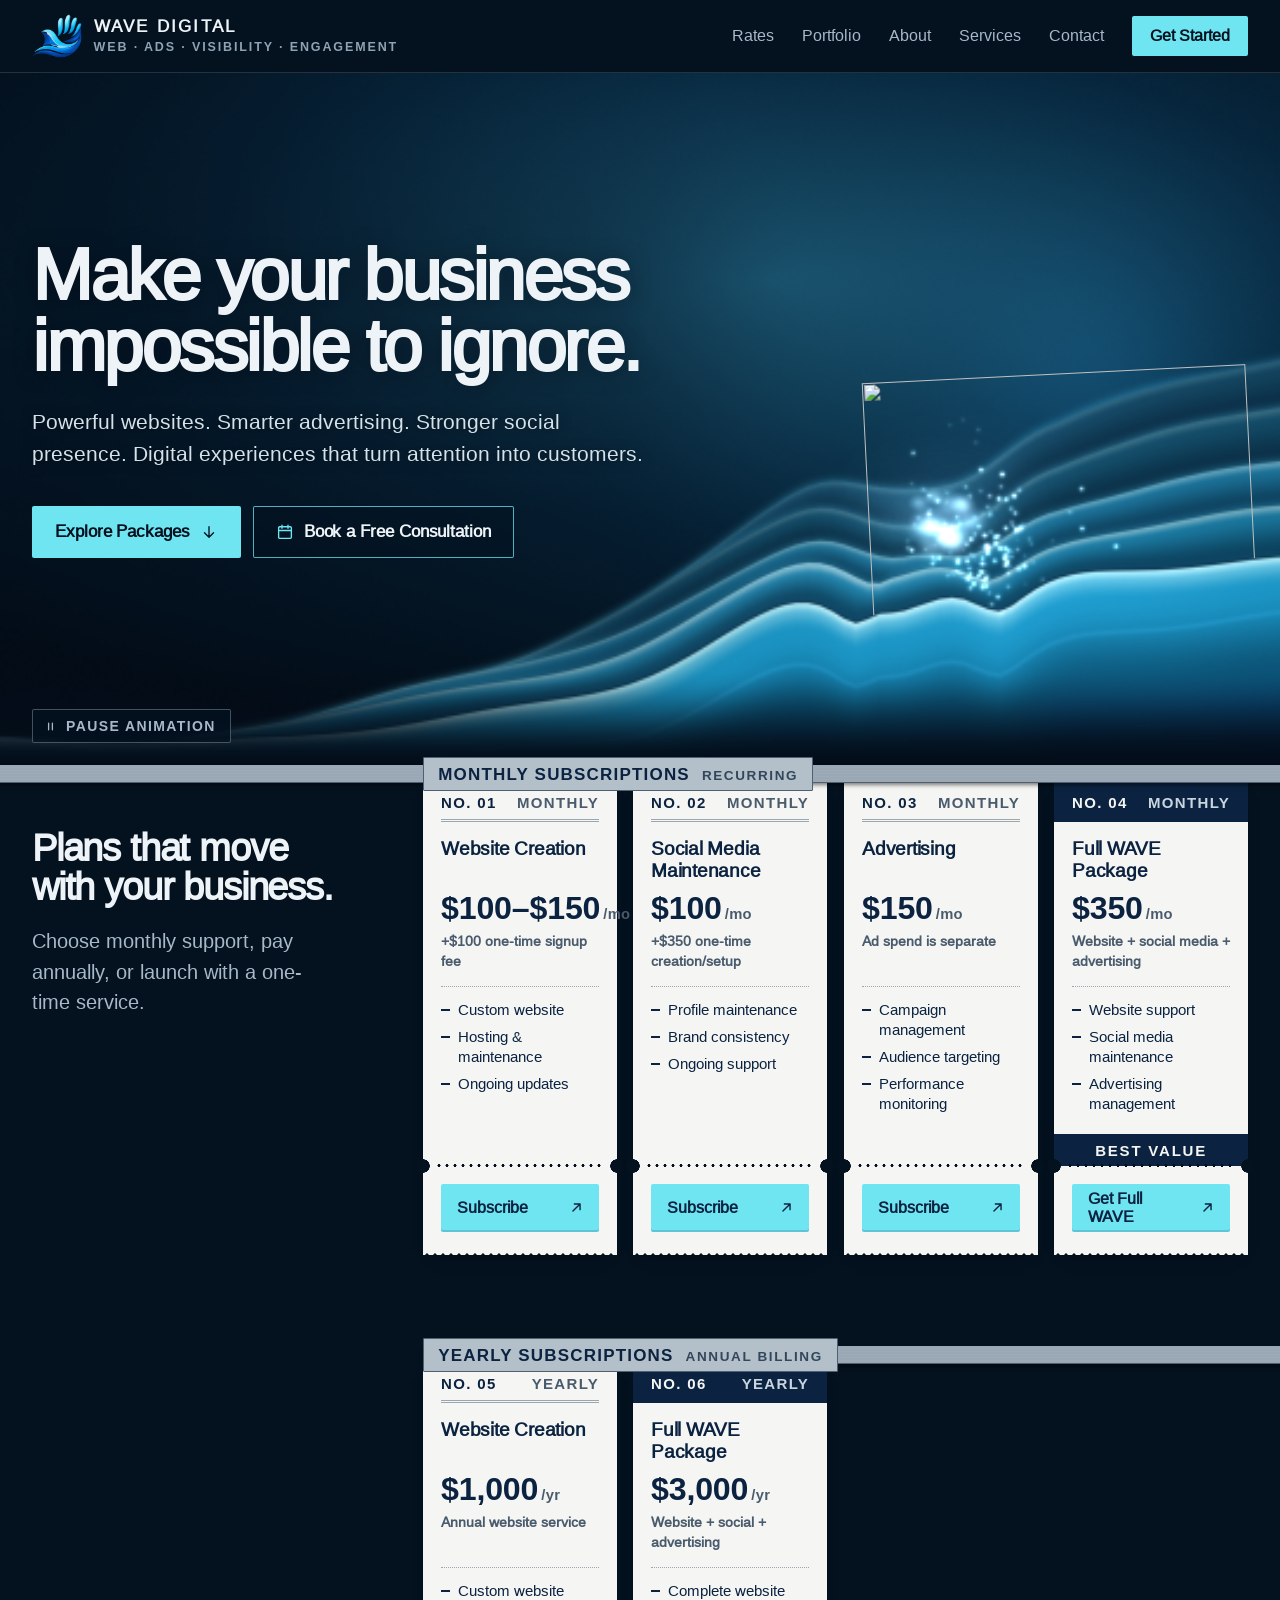
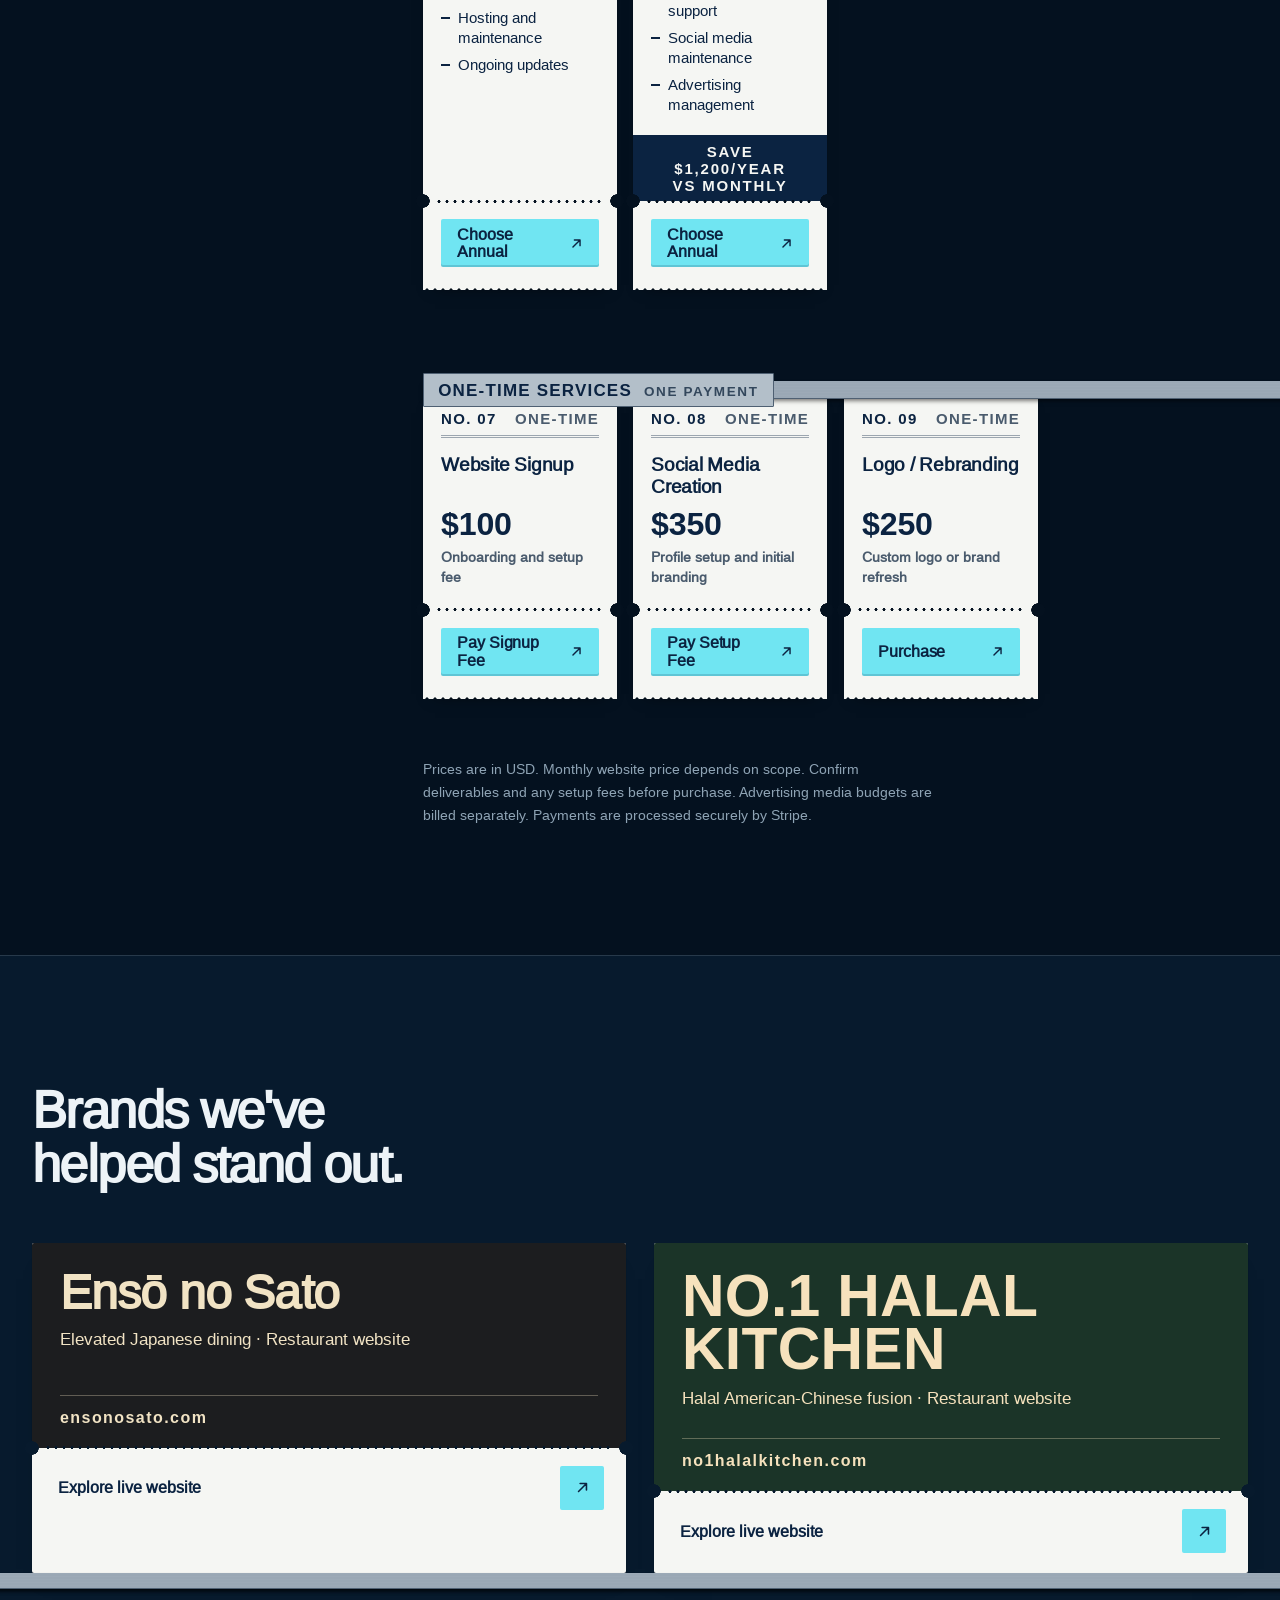
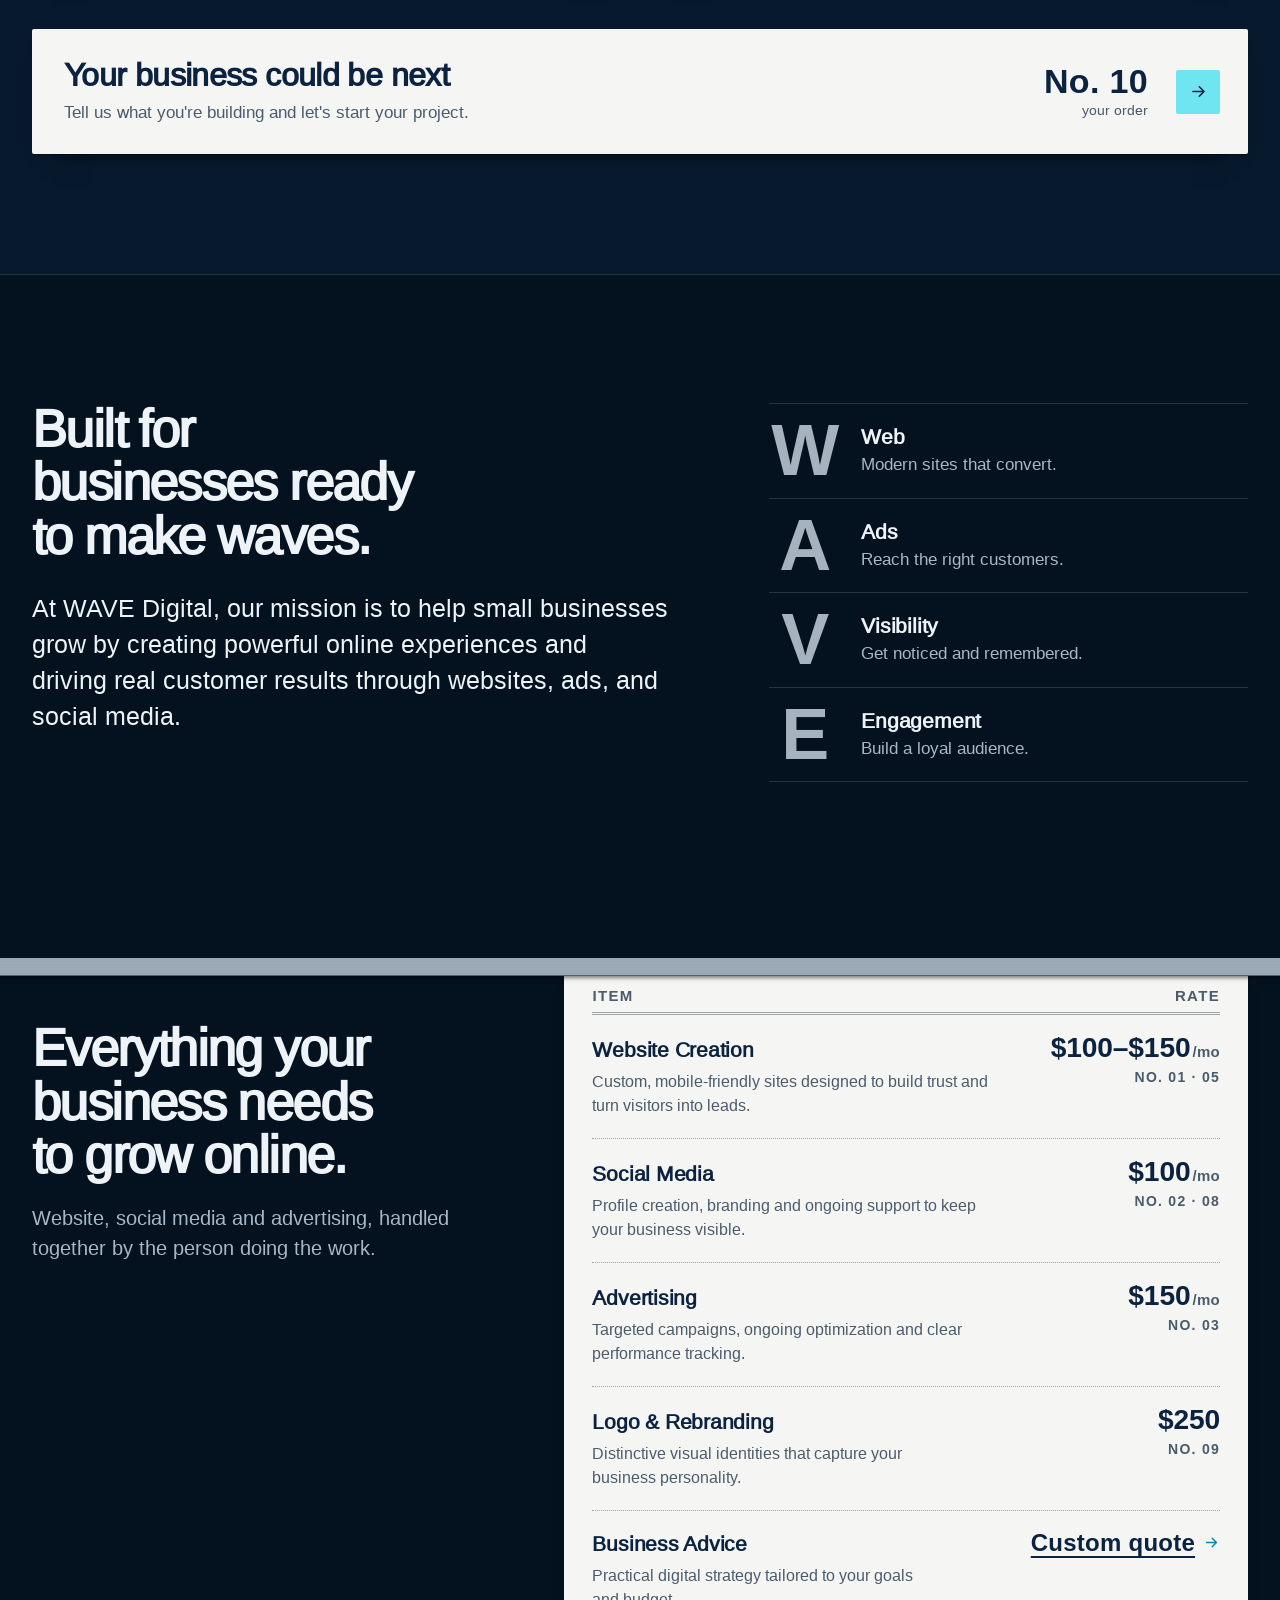
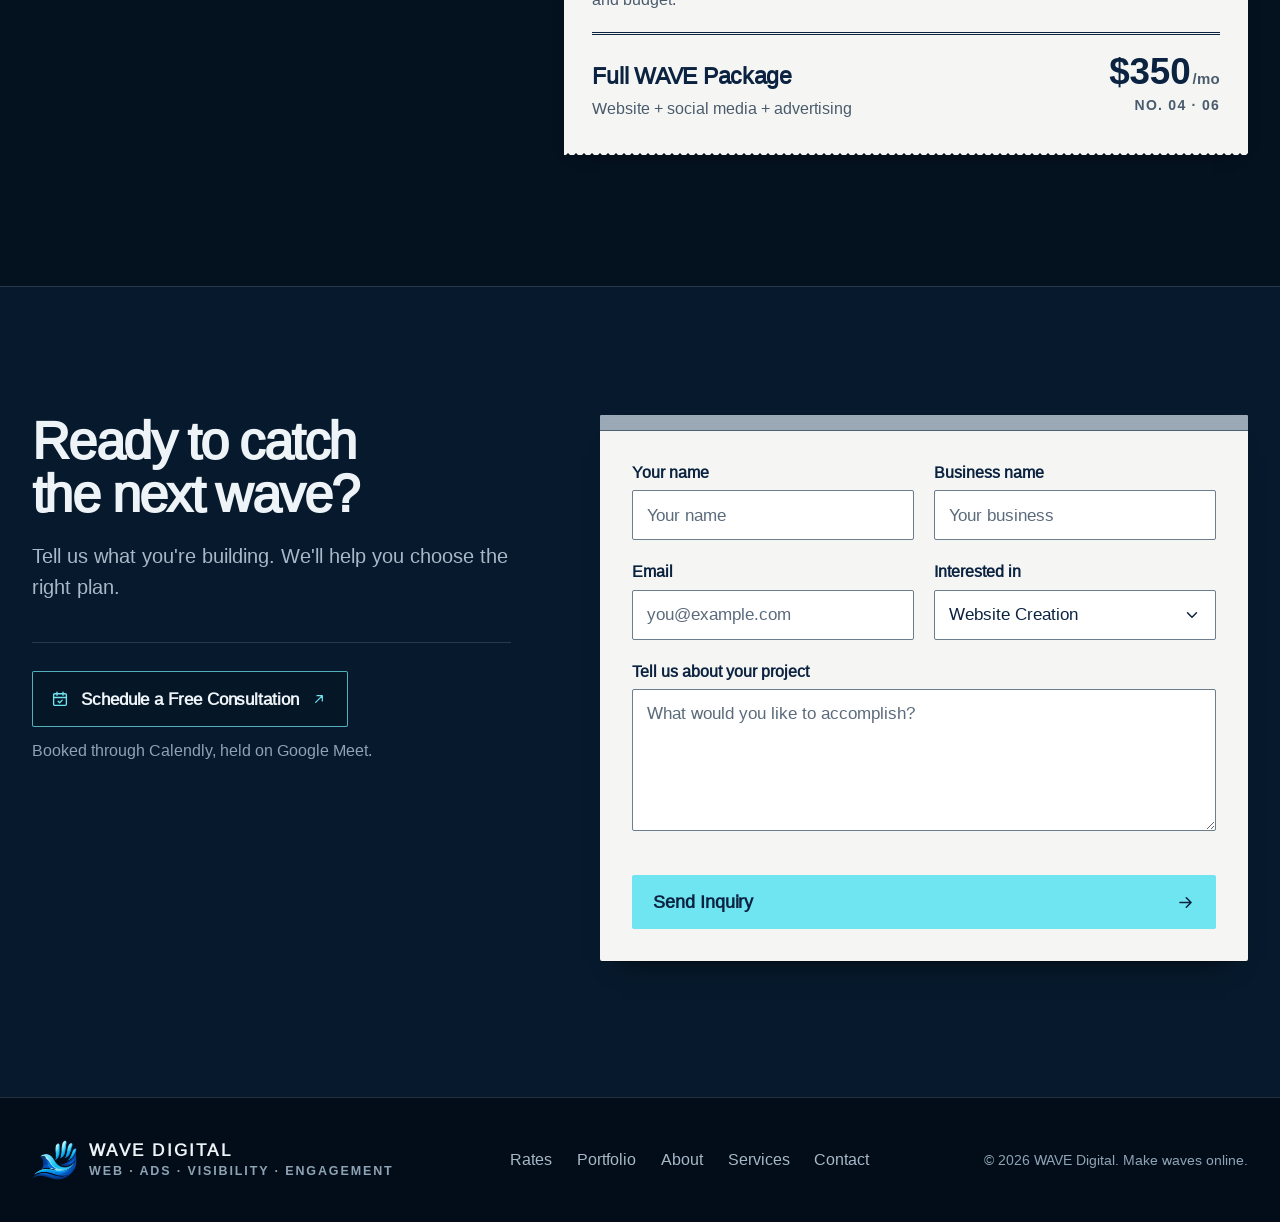
==== index.html @ effb87d5 "Redesign the site with impeccable ("The Pass") and fix scroll lag New look built with the impeccable" ====
<!doctype html>
<html lang="en">
<head>
<meta charset="utf-8">
<meta name="viewport" content="width=device-width,initial-scale=1">
<title>WAVE Digital — Make Waves Online</title>
<meta name="description" content="WAVE Digital builds websites, advertising and social media for growing businesses.">
<meta name="theme-color" content="#04111f">
<link rel="canonical" href="https://wavedigital.biz/">
<meta property="og:type" content="website">
<meta property="og:url" content="https://wavedigital.biz/">
<meta property="og:site_name" content="WAVE Digital">
<meta property="og:title" content="WAVE Digital — Make Waves Online">
<meta property="og:description" content="WAVE Digital builds websites, advertising and social media for growing businesses.">
<meta property="og:image" content="https://wavedigital.biz/wave-logo.png">
<meta property="og:image:width" content="752">
<meta property="og:image:height" content="668">
<meta property="og:image:alt" content="WAVE Digital logo">
<meta name="twitter:card" content="summary">
<meta name="twitter:title" content="WAVE Digital — Make Waves Online">
<meta name="twitter:description" content="WAVE Digital builds websites, advertising and social media for growing businesses.">
<meta name="twitter:image" content="https://wavedigital.biz/wave-logo.png">
<script type="application/ld+json">
{
  "@context": "https://schema.org",
  "@graph": [
    {
      "@type": "Organization",
      "@id": "https://wavedigital.biz/#organization",
      "name": "WAVE Digital",
      "url": "https://wavedigital.biz/",
      "logo": "https://wavedigital.biz/wave-logo.png",
      "description": "WAVE Digital builds websites, advertising and social media for growing businesses."
    },
    {
      "@type": "WebSite",
      "@id": "https://wavedigital.biz/#website",
      "name": "WAVE Digital",
      "url": "https://wavedigital.biz/",
      "publisher": { "@id": "https://wavedigital.biz/#organization" }
    }
  ]
}
</script>
<link rel="icon" type="image/png" sizes="64x64" href="favicon.png">
<link rel="apple-touch-icon" href="apple-touch-icon.png">
<link rel="preload" as="image" type="image/webp" imagesrcset="wave-logo-420.webp 420w, wave-logo.webp 752w" imagesizes="(max-width:760px) 210px, (max-width:1050px) 300px, 450px">
<script>
  /* Plan tickets start bunched at the end of their rail and slide into place once (script.js).
     Set before the first paint so nothing jumps; undone if script.js never runs.
     Kept above the stylesheet link: an inline script after it would wait for styles.css to download. */
  (function (root) {
    // font preloads only when served over http(s): from file:// a CORS-mode preload is refused
    if (/^https?:$/.test(location.protocol)) {
      ["fonts/schibsted-grotesk-latin.woff2", "fonts/sofia-sans-extra-condensed-latin.woff2"].forEach(function (href) {
        var link = document.createElement("link");
        link.rel = "preload"; link.as = "font"; link.type = "font/woff2"; link.href = href; link.crossOrigin = "anonymous";
        document.head.appendChild(link);
      });
    }
    try {
      if (window.matchMedia && window.matchMedia("(prefers-reduced-motion: reduce)").matches) return;
      root.classList.add("rail-armed");
      setTimeout(function () { if (!root.classList.contains("rail-live")) root.classList.remove("rail-armed"); }, 5000);
    } catch (err) { /* no arrival: tickets simply hang in place */ }
  })(document.documentElement);
</script>
<link rel="stylesheet" href="styles.css">
</head>
<body>
<a class="skip-link" href="#main">Skip to content</a>

<header class="header">
  <div class="wrap nav">
    <a class="brand" href="#home" aria-label="WAVE Digital home">
      <picture><source type="image/webp" srcset="wave-logo-sm.webp"><img class="brand-mark" src="wave-logo-sm.png" alt="" width="160" height="142"></picture>
      <span class="brand-text"><strong>WAVE DIGITAL</strong><small>WEB · ADS · VISIBILITY · ENGAGEMENT</small></span>
    </a>
    <button class="menu-toggle" id="menuToggle" type="button" aria-controls="mobileMenu" aria-expanded="false" aria-label="Open navigation"><span></span><span></span><span></span></button>
    <nav id="mobileMenu" class="links" aria-label="Main navigation">
      <a href="#rates">Rates</a>
      <a href="#portfolio">Portfolio</a>
      <a href="#about">About</a>
      <a href="#services">Services</a>
      <a href="#contact">Contact</a>
      <a class="nav-cta" href="#rates">Get Started</a>
    </nav>
  </div>
</header>

<main id="main" tabindex="-1">

  <section id="home" class="hero" aria-labelledby="hero-title">
    <canvas class="wave-canvas" aria-hidden="true"></canvas>
    <div class="hero-art" aria-hidden="true"><picture><source type="image/webp" srcset="wave-logo-420.webp 420w, wave-logo.webp 752w" sizes="(max-width:760px) 210px, (max-width:1050px) 300px, 450px"><img src="wave-logo.png" alt="" width="752" height="668" draggable="false"></picture></div>
    <div class="wrap hero-inner">
      <h1 id="hero-title">Make your business <span class="h1-turn">impossible to ignore.</span></h1>
      <p class="hero-line">Powerful websites. Smarter advertising. Stronger social presence. Digital experiences that turn attention into customers.</p>
      <div class="hero-actions">
        <a class="btn btn-fire" href="#rates">Explore Packages <svg class="i" viewBox="0 0 24 24" aria-hidden="true" focusable="false"><path d="M12 5v14M6 13l6 6 6-6"/></svg></a>
        <a class="btn btn-line" href="#contact" data-booking><svg class="i" viewBox="0 0 24 24" aria-hidden="true" focusable="false"><rect x="3.5" y="5" width="17" height="15.5" rx="1.5"/><path d="M3.5 10h17M8 3v4M16 3v4"/></svg>Book a Free Consultation</a>
      </div>
    </div>
    <button class="motion-toggle" id="motionToggle" type="button" hidden><svg class="motion-icon" viewBox="0 0 24 24" aria-hidden="true" focusable="false"><path class="i-pause" d="M8.5 6v12M15.5 6v12"/><path class="i-play" d="M8 5.5v13l11-6.5z"/></svg><span class="motion-label">Pause animation</span></button>
  </section>

  <section id="rates" class="rates" aria-labelledby="rates-title">
    <div class="wrap rates-layout">
      <div class="rates-intro">
        <h2 id="rates-title">Plans that move with your business.</h2>
        <p class="lead">Choose monthly support, pay annually, or launch with a one-time service.</p>
      </div>

      <div class="rails">
        <section class="rail-group" aria-labelledby="rail-monthly">
          <div class="plate"><h3 id="rail-monthly">Monthly subscriptions</h3><span>RECURRING</span></div>
          <ul class="tickets" role="list">
            <li class="slot">
              <article class="ticket" aria-labelledby="plan-web-mo">
                <p class="ticket-head" aria-hidden="true"><span>No. 01</span><span>Monthly</span></p>
                <h4 id="plan-web-mo">Website Creation</h4>
                <p class="price">$100–$150<small>/mo</small></p>
                <p class="note">+$100 one-time signup fee</p>
                <ul class="items"><li>Custom website</li><li>Hosting &amp; maintenance</li><li>Ongoing updates</li></ul>
                <div class="stub"><button class="pay" type="button" data-payment="websiteMonthly" aria-describedby="plan-web-mo">Subscribe <svg class="i" viewBox="0 0 24 24" aria-hidden="true" focusable="false"><path d="M7 17L17 7M9 7h8v8"/></svg></button></div>
                <span class="stamp" aria-hidden="true">Fired<time></time></span>
              </article>
            </li>
            <li class="slot">
              <article class="ticket" aria-labelledby="plan-social-mo">
                <p class="ticket-head" aria-hidden="true"><span>No. 02</span><span>Monthly</span></p>
                <h4 id="plan-social-mo">Social Media Maintenance</h4>
                <p class="price">$100<small>/mo</small></p>
                <p class="note">+$350 one-time creation/setup</p>
                <ul class="items"><li>Profile maintenance</li><li>Brand consistency</li><li>Ongoing support</li></ul>
                <div class="stub"><button class="pay" type="button" data-payment="socialMonthly" aria-describedby="plan-social-mo">Subscribe <svg class="i" viewBox="0 0 24 24" aria-hidden="true" focusable="false"><path d="M7 17L17 7M9 7h8v8"/></svg></button></div>
                <span class="stamp" aria-hidden="true">Fired<time></time></span>
              </article>
            </li>
            <li class="slot">
              <article class="ticket" aria-labelledby="plan-ads-mo">
                <p class="ticket-head" aria-hidden="true"><span>No. 03</span><span>Monthly</span></p>
                <h4 id="plan-ads-mo">Advertising</h4>
                <p class="price">$150<small>/mo</small></p>
                <p class="note">Ad spend is separate</p>
                <ul class="items"><li>Campaign management</li><li>Audience targeting</li><li>Performance monitoring</li></ul>
                <div class="stub"><button class="pay" type="button" data-payment="adsMonthly" aria-describedby="plan-ads-mo">Subscribe <svg class="i" viewBox="0 0 24 24" aria-hidden="true" focusable="false"><path d="M7 17L17 7M9 7h8v8"/></svg></button></div>
                <span class="stamp" aria-hidden="true">Fired<time></time></span>
              </article>
            </li>
            <li class="slot">
              <article class="ticket is-featured" aria-labelledby="plan-bundle-mo">
                <p class="ticket-head" aria-hidden="true"><span>No. 04</span><span>Monthly</span></p>
                <p class="flag">BEST VALUE</p>
                <h4 id="plan-bundle-mo">Full WAVE Package</h4>
                <p class="price">$350<small>/mo</small></p>
                <p class="note">Website + social media + advertising</p>
                <ul class="items"><li>Website support</li><li>Social media maintenance</li><li>Advertising management</li></ul>
                <div class="stub"><button class="pay" type="button" data-payment="bundleMonthly" aria-describedby="plan-bundle-mo">Get Full WAVE <svg class="i" viewBox="0 0 24 24" aria-hidden="true" focusable="false"><path d="M7 17L17 7M9 7h8v8"/></svg></button></div>
                <span class="stamp" aria-hidden="true">Fired<time></time></span>
              </article>
            </li>
          </ul>
        </section>

        <section class="rail-group" aria-labelledby="rail-yearly">
          <div class="plate"><h3 id="rail-yearly">Yearly subscriptions</h3><span>ANNUAL BILLING</span></div>
          <ul class="tickets" role="list">
            <li class="slot">
              <article class="ticket" aria-labelledby="plan-web-yr">
                <p class="ticket-head" aria-hidden="true"><span>No. 05</span><span>Yearly</span></p>
                <h4 id="plan-web-yr">Website Creation</h4>
                <p class="price">$1,000<small>/yr</small></p>
                <p class="note">Annual website service</p>
                <ul class="items"><li>Custom website</li><li>Hosting and maintenance</li><li>Ongoing updates</li></ul>
                <div class="stub"><button class="pay" type="button" data-payment="websiteYearly" aria-describedby="plan-web-yr">Choose Annual <svg class="i" viewBox="0 0 24 24" aria-hidden="true" focusable="false"><path d="M7 17L17 7M9 7h8v8"/></svg></button></div>
                <span class="stamp" aria-hidden="true">Fired<time></time></span>
              </article>
            </li>
            <li class="slot">
              <article class="ticket is-featured" aria-labelledby="plan-bundle-yr">
                <p class="ticket-head" aria-hidden="true"><span>No. 06</span><span>Yearly</span></p>
                <p class="flag">SAVE $1,200/YEAR VS MONTHLY</p>
                <h4 id="plan-bundle-yr">Full WAVE Package</h4>
                <p class="price">$3,000<small>/yr</small></p>
                <p class="note">Website + social + advertising</p>
                <ul class="items"><li>Complete website support</li><li>Social media maintenance</li><li>Advertising management</li></ul>
                <div class="stub"><button class="pay" type="button" data-payment="bundleYearly" aria-describedby="plan-bundle-yr">Choose Annual <svg class="i" viewBox="0 0 24 24" aria-hidden="true" focusable="false"><path d="M7 17L17 7M9 7h8v8"/></svg></button></div>
                <span class="stamp" aria-hidden="true">Fired<time></time></span>
              </article>
            </li>
          </ul>
        </section>

        <section class="rail-group" aria-labelledby="rail-onetime">
          <div class="plate"><h3 id="rail-onetime">One-time services</h3><span>ONE PAYMENT</span></div>
          <ul class="tickets tickets-short" role="list">
            <li class="slot">
              <article class="ticket" aria-labelledby="plan-signup">
                <p class="ticket-head" aria-hidden="true"><span>No. 07</span><span>One-time</span></p>
                <h4 id="plan-signup">Website Signup</h4>
                <p class="price">$100</p>
                <p class="note">Onboarding and setup fee</p>
                <div class="stub"><button class="pay" type="button" data-payment="websiteSignup" aria-describedby="plan-signup">Pay Signup Fee <svg class="i" viewBox="0 0 24 24" aria-hidden="true" focusable="false"><path d="M7 17L17 7M9 7h8v8"/></svg></button></div>
                <span class="stamp" aria-hidden="true">Fired<time></time></span>
              </article>
            </li>
            <li class="slot">
              <article class="ticket" aria-labelledby="plan-social-setup">
                <p class="ticket-head" aria-hidden="true"><span>No. 08</span><span>One-time</span></p>
                <h4 id="plan-social-setup">Social Media Creation</h4>
                <p class="price">$350</p>
                <p class="note">Profile setup and initial branding</p>
                <div class="stub"><button class="pay" type="button" data-payment="socialSetup" aria-describedby="plan-social-setup">Pay Setup Fee <svg class="i" viewBox="0 0 24 24" aria-hidden="true" focusable="false"><path d="M7 17L17 7M9 7h8v8"/></svg></button></div>
                <span class="stamp" aria-hidden="true">Fired<time></time></span>
              </article>
            </li>
            <li class="slot">
              <article class="ticket" aria-labelledby="plan-logo">
                <p class="ticket-head" aria-hidden="true"><span>No. 09</span><span>One-time</span></p>
                <h4 id="plan-logo">Logo / Rebranding</h4>
                <p class="price">$250</p>
                <p class="note">Custom logo or brand refresh</p>
                <div class="stub"><button class="pay" type="button" data-payment="logo" aria-describedby="plan-logo">Purchase <svg class="i" viewBox="0 0 24 24" aria-hidden="true" focusable="false"><path d="M7 17L17 7M9 7h8v8"/></svg></button></div>
                <span class="stamp" aria-hidden="true">Fired<time></time></span>
              </article>
            </li>
          </ul>
        </section>

        <p class="fine">Prices are in USD. Monthly website price depends on scope. Confirm deliverables and any setup fees before purchase. Advertising media budgets are billed separately. Payments are processed securely by Stripe.</p>
      </div>
    </div>
  </section>

  <section id="portfolio" class="served" aria-labelledby="portfolio-title">
    <div class="wrap">
      <h2 id="portfolio-title">Brands we've helped stand out.</h2>
      <div class="served-grid">
        <div class="pass">
          <div class="pass-spot">
            <a class="docket" href="https://www.ensonosato.com/" target="_blank" rel="noopener noreferrer">
              <div class="preview enso">
                <h3 class="preview-name">Ensō no Sato</h3>
                <p class="preview-cuisine">Elevated Japanese dining · Restaurant website</p>
                <p class="preview-url">ensonosato.com</p>
              </div>
              <div class="docket-body">
                <span class="docket-go">Explore live website <span class="go-chip"><svg class="i" viewBox="0 0 24 24" aria-hidden="true" focusable="false"><path d="M7 17L17 7M9 7h8v8"/></svg></span></span>
                <span class="sr-only">(opens in a new tab)</span>
              </div>
            </a>
          </div>
          <div class="pass-spot">
            <a class="docket" href="https://www.no1halalkitchen.com/" target="_blank" rel="noopener noreferrer">
              <div class="preview halal">
                <h3 class="preview-name">No.1 Halal Kitchen</h3>
                <p class="preview-cuisine">Halal American-Chinese fusion · Restaurant website</p>
                <p class="preview-url">no1halalkitchen.com</p>
              </div>
              <div class="docket-body">
                <span class="docket-go">Explore live website <span class="go-chip"><svg class="i" viewBox="0 0 24 24" aria-hidden="true" focusable="false"><path d="M7 17L17 7M9 7h8v8"/></svg></span></span>
                <span class="sr-only">(opens in a new tab)</span>
              </div>
            </a>
          </div>
        </div>
        <a class="docket docket-blank" href="#contact">
          <div class="blank-body">
            <h3>Your business could be next</h3>
            <p>Tell us what you're building and let's start your project.</p>
          </div>
          <span class="blank-foot">
            <span class="blank-no" aria-hidden="true">No. 10<small>your order</small></span>
            <span class="go-chip"><svg class="i" viewBox="0 0 24 24" aria-hidden="true" focusable="false"><path d="M5 12h14M13 6l6 6-6 6"/></svg></span>
          </span>
        </a>
      </div>
    </div>
  </section>

  <section id="about" class="about" aria-labelledby="about-title">
    <div class="wrap about-layout">
      <div class="about-copy">
        <h2 id="about-title">Built for businesses ready to make waves.</h2>
        <p class="mission">At WAVE Digital, our mission is to help small businesses grow by creating powerful online experiences and driving real customer results through websites, ads, and social media.</p>
      </div>
      <ul class="acronym" role="list">
        <li><span class="letter" aria-hidden="true">W</span><h3>Web</h3><p>Modern sites that convert.</p></li>
        <li><span class="letter" aria-hidden="true">A</span><h3>Ads</h3><p>Reach the right customers.</p></li>
        <li><span class="letter" aria-hidden="true">V</span><h3>Visibility</h3><p>Get noticed and remembered.</p></li>
        <li><span class="letter" aria-hidden="true">E</span><h3>Engagement</h3><p>Build a loyal audience.</p></li>
      </ul>
    </div>
  </section>

  <section id="services" class="services" aria-labelledby="services-title">
    <div class="wrap services-layout">
      <div class="services-intro">
        <h2 id="services-title">Everything your business needs to grow online.</h2>
        <p class="lead">Website, social media and advertising, handled together by the person doing the work.</p>
      </div>
      <div class="order-hang">
        <div class="order">
          <p class="order-cols" aria-hidden="true"><span>Item</span><span>Rate</span></p>
          <ol class="order-lines" role="list">
            <li class="line">
              <div class="line-item"><h3>Website Creation</h3><p>Custom, mobile-friendly sites designed to build trust and turn visitors into leads.</p></div>
              <p class="line-rate"><span class="line-price">$100–$150<small>/mo</small></span><span class="line-ref">No. 01 · 05</span></p>
            </li>
            <li class="line">
              <div class="line-item"><h3>Social Media</h3><p>Profile creation, branding and ongoing support to keep your business visible.</p></div>
              <p class="line-rate"><span class="line-price">$100<small>/mo</small></span><span class="line-ref">No. 02 · 08</span></p>
            </li>
            <li class="line">
              <div class="line-item"><h3>Advertising</h3><p>Targeted campaigns, ongoing optimization and clear performance tracking.</p></div>
              <p class="line-rate"><span class="line-price">$150<small>/mo</small></span><span class="line-ref">No. 03</span></p>
            </li>
            <li class="line">
              <div class="line-item"><h3>Logo &amp; Rebranding</h3><p>Distinctive visual identities that capture your business personality.</p></div>
              <p class="line-rate"><span class="line-price">$250</span><span class="line-ref">No. 09</span></p>
            </li>
            <li class="line">
              <div class="line-item"><h3>Business Advice</h3><p>Practical digital strategy tailored to your goals and budget.</p></div>
              <p class="line-rate"><a class="line-quote" href="#contact">Custom quote<svg class="i" viewBox="0 0 24 24" aria-hidden="true" focusable="false"><path d="M5 12h14M13 6l6 6-6 6"/></svg></a></p>
            </li>
          </ol>
          <div class="line order-total">
            <div class="line-item"><h3>Full WAVE Package</h3><p>Website + social media + advertising</p></div>
            <p class="line-rate"><span class="line-price">$350<small>/mo</small></span><span class="line-ref">No. 04 · 06</span></p>
          </div>
        </div>
      </div>
    </div>
  </section>

  <section id="contact" class="contact" aria-labelledby="contact-title">
    <div class="wrap contact-layout">
      <div class="contact-copy">
        <h2 id="contact-title" tabindex="-1">Ready to catch the next wave?</h2>
        <p class="lead">Tell us what you're building. We'll help you choose the right plan.</p>
        <div class="reserve">
          <a id="scheduleLink" class="btn btn-line btn-book" href="#contact"><svg class="i" viewBox="0 0 24 24" aria-hidden="true" focusable="false"><rect x="3.5" y="5" width="17" height="15.5" rx="1.5"/><path d="M3.5 10h17M8 3v4M16 3v4M9.5 15l2 2 3.5-3.5"/></svg><span class="btn-text">Schedule a Free Consultation</span><svg class="i i-end" viewBox="0 0 24 24" aria-hidden="true" focusable="false"><path d="M7 17L17 7M9 7h8v8"/></svg></a>
          <p class="reserve-note">Booked through Calendly, held on Google Meet.</p>
        </div>
      </div>
      <form id="contactForm" class="pad" action="https://formspree.io/f/xpqkaybj" method="POST">
        <div class="field">
          <label for="name">Your name</label>
          <input id="name" name="name" required placeholder="Your name" autocomplete="name">
        </div>
        <div class="field">
          <label for="businessName">Business name</label>
          <input id="businessName" name="businessName" placeholder="Your business" autocomplete="organization">
        </div>
        <div class="field">
          <label for="email">Email</label>
          <input id="email" name="email" type="email" required placeholder="you@example.com" autocomplete="email" inputmode="email">
        </div>
        <div class="field">
          <label for="service">Interested in</label>
          <select id="service" name="service">
            <option>Website Creation</option>
            <option>Social Media</option>
            <option>Advertising</option>
            <option>Full WAVE Package</option>
            <option>Logo / Rebranding</option>
            <option>Business Advice</option>
          </select>
        </div>
        <div class="field field-wide">
          <label for="details">Tell us about your project</label>
          <textarea id="details" name="details" required rows="5" placeholder="What would you like to accomplish?"></textarea>
        </div>
        <input type="hidden" name="_subject" value="New inquiry from the WAVE Digital website">
        <input type="text" name="_gotcha" tabindex="-1" autocomplete="off" aria-hidden="true" style="display:none">

        <div id="formMessage" class="form-message" role="status" aria-live="polite"></div>
        <button id="submitBtn" class="btn btn-fire submit" type="submit"><span class="btn-label">Send Inquiry</span> <svg class="i btn-arrow" viewBox="0 0 24 24" aria-hidden="true" focusable="false"><path d="M5 12h14M13 6l6 6-6 6"/></svg></button>
      </form>
    </div>
  </section>

</main>

<footer class="site-footer">
  <div class="wrap footer">
    <a class="brand" href="#home" aria-label="WAVE Digital home">
      <picture><source type="image/webp" srcset="wave-logo-sm.webp"><img class="brand-mark" src="wave-logo-sm.png" alt="" width="160" height="142" loading="lazy" decoding="async"></picture>
      <span class="brand-text"><strong>WAVE DIGITAL</strong><small>WEB · ADS · VISIBILITY · ENGAGEMENT</small></span>
    </a>
    <nav class="footer-nav" aria-label="Footer navigation">
      <a href="#rates">Rates</a>
      <a href="#portfolio">Portfolio</a>
      <a href="#about">About</a>
      <a href="#services">Services</a>
      <a href="#contact">Contact</a>
      <a class="portal-link" data-portal-link hidden>Manage subscription <svg class="i" viewBox="0 0 24 24" aria-hidden="true" focusable="false"><path d="M7 17L17 7M9 7h8v8"/></svg><span class="sr-only"> (opens in a new tab)</span></a>
    </nav>
    <p class="copyright">© 2026 WAVE Digital. Make waves online.</p>
  </div>
</footer>

<div class="toast" id="toastBox">
  <span class="toast-icon" aria-hidden="true"><svg class="t-info" viewBox="0 0 24 24" focusable="false"><circle cx="12" cy="12" r="9"/><path d="M12 11v5.5M12 7.6v.2"/></svg><svg class="t-error" viewBox="0 0 24 24" focusable="false"><path d="M12 3.5l9.5 16.5h-19z"/><path d="M12 10v4.5M12 17.2v.2"/></svg></span>
  <p class="toast-msg" id="toast" role="status" aria-live="polite" aria-atomic="true"></p>
  <button class="toast-close" id="toastClose" type="button" aria-label="Dismiss notification" hidden><svg viewBox="0 0 24 24" aria-hidden="true" focusable="false"><path d="M6.5 6.5l11 11M17.5 6.5l-11 11"/></svg></button>
</div>

<script src="wave-bg.js" defer></script><script src="script.js" defer></script>
</body>
</html>
---- styles.css ----
/* =========================================================================
   WAVE Digital — styles.css
   Web · Ads · Visibility · Engagement
   Shared by index.html and thank-you.html.
   ========================================================================= */

/* ---------- faces (self-hosted, SIL OFL: fonts/OFL.txt) ---------- */
@font-face{font-family:"Schibsted Grotesk";font-style:normal;font-weight:400 800;font-display:swap;
  src:url("fonts/schibsted-grotesk-latin.woff2") format("woff2");
  unicode-range:U+0000-00FF,U+0131,U+0152-0153,U+02BB-02BC,U+02C6,U+02DA,U+02DC,U+0304,U+0308,U+0329,U+2000-206F,U+20AC,U+2122,U+2191,U+2193,U+2212,U+2215,U+FEFF,U+FFFD}
@font-face{font-family:"Schibsted Grotesk";font-style:normal;font-weight:400 800;font-display:swap;
  src:url("fonts/schibsted-grotesk-latin-ext.woff2") format("woff2");
  unicode-range:U+0100-02BA,U+02BD-02C5,U+02C7-02CC,U+02CE-02D7,U+02DD-02FF,U+0304,U+0308,U+0329,U+1D00-1DBF,U+1E00-1E9F,U+1EF2-1EFF,U+2020,U+20A0-20AB,U+20AD-20C4,U+2113,U+2C60-2C7F,U+A720-A7FF}
@font-face{font-family:"Sofia Sans Extra Condensed";font-style:normal;font-weight:500 800;font-display:swap;
  src:url("fonts/sofia-sans-extra-condensed-latin.woff2") format("woff2");
  unicode-range:U+0000-00FF,U+0131,U+0152-0153,U+02BB-02BC,U+02C6,U+02DA,U+02DC,U+0304,U+0308,U+0329,U+2000-206F,U+20AC,U+2122,U+2191,U+2193,U+2212,U+2215,U+FEFF,U+FFFD}
/* width-matched stand-in while the text face loads, so lines don't re-wrap on swap */
@font-face{font-family:"Schibsted Fallback";src:local("Arial"),local("Liberation Sans"),local("Helvetica");size-adjust:103.5%}

:root{
  /* page grounds */
  --ground:#04111f;--ground-2:#071a2d;--ground-3:#0b2338;--ground-deep:#030d19;
  --ink:#edf3f7;--ink-2:#a7b9c8;--ink-3:#8ea3b4;
  --hair:rgba(166,179,191,.2);--hair-strong:rgba(166,179,191,.38);
  /* steel (rails, plates, the pad binding) */
  --steel-hi:#dfe6ec;--steel:#a6b3bf;--steel-mid:#8494a3;--steel-lo:#5d6e7e;--steel-dk:#2c3a47;
  /* ticket card and print */
  --cotton:#f5f6f3;--cotton-2:#e8ecee;
  --print:#0b2341;--print-2:#4a5b6d;--print-3:#5b6b7c;--rule:rgba(11,35,65,.38);
  /* accent; --cyan-ink is the stamp colour on cards */
  --cyan:#70e5f2;--cyan-hi:#a6f1f8;--cyan-ink:#0786ad;
  --err:#b3261e;--ok:#136c45;--err-on-ground:#ff9d90;

  --font-text:"Schibsted Grotesk","Schibsted Fallback",ui-sans-serif,system-ui,-apple-system,"Segoe UI",Roboto,sans-serif;
  --font-num:"Sofia Sans Extra Condensed","Arial Narrow","Roboto Condensed",ui-sans-serif,sans-serif;
  --expo:cubic-bezier(.16,1,.3,1);
  --quick:cubic-bezier(.2,.8,.2,1);

  --header-h:72px;
  --wrap-w:min(1280px,calc(100% - 64px));
  --rail-h:18px;
  /* matte bar stock: one flat face, a faint grain along its length, the dark lip of the ticket slot underneath */
  --steel-face:#9aa8b5;--steel-plate:#b3bfc9;--steel-edge:#4f6072;
  --rail:
    linear-gradient(0deg,var(--steel-edge) 0 1px,transparent 1px),
    repeating-linear-gradient(0deg,rgba(255,255,255,.028) 0 1px,transparent 1px 3px),
    var(--steel-face);
  --rail-shadow:0 3px 4px -1px rgba(0,0,0,.5);
}

/* ---------- base ---------- */
*,*::before,*::after{box-sizing:border-box}
html{color-scheme:dark;-webkit-text-size-adjust:100%;text-size-adjust:100%;scroll-padding-top:calc(var(--header-h) + 16px);
  scrollbar-color:#4b5e71 var(--ground-deep);text-underline-offset:.22em;text-decoration-thickness:1px}
/* smooth scrolling is switched on by script.js only for in-page link clicks (and never with reduced motion) */
html.smooth-scroll{scroll-behavior:smooth}
body{margin:0;background:var(--ground);color:var(--ink);font:400 17px/1.6 var(--font-text);font-kerning:normal;
  overflow-x:hidden;-webkit-font-smoothing:antialiased;-moz-osx-font-smoothing:grayscale}
h1,h2,h3,h4,p{margin:0}
a{color:inherit}
button,input,select,textarea{font:inherit;color:inherit}
button{cursor:pointer}
img,svg{display:block;max-width:100%}
.wrap{width:var(--wrap-w);margin-inline:auto}
::selection{background:var(--cyan);color:var(--ground)}
.ticket ::selection,.docket ::selection,.pad ::selection,.toast ::selection{background:var(--print);color:var(--cotton)}
:focus-visible{outline:2px solid var(--cyan);outline-offset:3px}
main:focus,h2[tabindex="-1"]:focus{outline:none}
/* elements shown later by script.js stay hidden whatever their display style */
[hidden]{display:none!important}
.sr-only{position:absolute!important;width:1px;height:1px;padding:0;margin:-1px;overflow:hidden;clip:rect(0,0,0,0);white-space:nowrap;border:0}
.skip-link{position:absolute;left:16px;top:12px;z-index:100;padding:12px 18px;background:var(--cotton);color:var(--print);font-weight:700;font-size:15px;text-decoration:none;border-radius:2px;transform:translateY(-160%);transition:transform .2s var(--quick)}
.skip-link:focus{transform:none}
.i{flex:none;width:18px;height:18px;fill:none;stroke:currentColor;stroke-width:1.8;stroke-linecap:round;stroke-linejoin:round}

/* ---------- shared type ---------- */
h2{font:700 clamp(2.125rem,1.15rem + 2.5vw,3.25rem)/1.06 var(--font-text);letter-spacing:-.032em;text-wrap:balance}
.lead{margin-top:20px;max-width:34em;color:var(--ink-2);font-size:clamp(1.0625rem,1rem + .3vw,1.1875rem);line-height:1.6;text-wrap:pretty}
.fine{color:var(--ink-3);font-size:14px;line-height:1.65;text-wrap:pretty}

/* ---------- buttons ---------- */
.btn{position:relative;display:inline-flex;align-items:center;justify-content:center;gap:10px;min-height:52px;padding:0 22px;
  border:1.5px solid transparent;border-radius:2px;font:600 16px/1.2 var(--font-text);letter-spacing:-.005em;text-align:center;text-decoration:none;
  transition:background-color .18s var(--quick),color .18s var(--quick),border-color .18s var(--quick)}
.btn-fire{background:var(--cyan);color:var(--ground)}
.btn-line{border-color:rgba(112,229,242,.75);color:var(--ink);background:rgba(4,17,31,.42)}
.btn-line .i{color:var(--cyan)}
@media (hover:hover){
  .btn-fire:hover{background:var(--cyan-hi)}
  .btn-line:hover{background:rgba(112,229,242,.14);border-color:var(--cyan)}
}
.btn:active{transform:translateY(1px)}
.btn[aria-disabled="true"]{cursor:progress;opacity:.85;transform:none}

/* =========================================================================
   HEADER
   ========================================================================= */
.header{position:sticky;top:0;z-index:30;background:var(--ground);border-bottom:1px solid var(--hair)}
.header.scrolled{border-bottom-color:var(--hair-strong)}
.nav{display:flex;align-items:center;justify-content:space-between;gap:24px;min-height:var(--header-h)}
.brand{display:inline-flex;align-items:center;gap:12px;min-width:0;min-height:44px;color:var(--ink);text-decoration:none;border-radius:2px}
.brand>picture{flex:none}
.brand-mark{flex:none;width:auto;height:44px}
.brand-text strong{display:block;font:700 16px/1 var(--font-text);letter-spacing:.14em;white-space:nowrap}
.brand-text small{display:block;margin-top:6px;font:600 12.5px/1 var(--font-num);letter-spacing:.15em;color:var(--ink-3);white-space:nowrap}

.links{display:flex;align-items:center;gap:28px;font-size:15px;font-weight:500}
.links a{position:relative;display:inline-flex;align-items:center;min-height:44px;color:var(--ink-2);text-decoration:none;transition:color .18s var(--quick)}
.links a:not(.nav-cta)::after{content:"";position:absolute;left:0;right:0;bottom:8px;height:2px;background:var(--cyan);transform:scaleX(0);transform-origin:left;transition:transform .35s var(--expo)}
.links a:hover,.links a[aria-current="true"]{color:var(--ink)}
.links a[aria-current="true"]::after{transform:scaleX(1)}
.links .nav-cta{min-height:40px;padding:0 18px;background:var(--cyan);color:var(--ground);font-weight:600;border-radius:2px;transition:background-color .18s var(--quick)}
.links .nav-cta::before{content:"";position:absolute;inset:-2px 0}
@media (hover:hover){.links .nav-cta:hover{background:var(--cyan-hi);color:var(--ground)}}
/* desktop: every text link gets a 44px-wide hit area from an invisible layer past each side */
@media (min-width:901px){.links a:not(.nav-cta)::before{content:"";position:absolute;top:0;bottom:0;left:-12px;right:-12px}}

.menu-toggle{display:none;flex:none;width:48px;height:48px;padding:0;flex-direction:column;align-items:center;justify-content:center;gap:5px;background:transparent;border:1.5px solid var(--hair-strong);border-radius:2px}
.menu-toggle span{width:20px;height:2px;background:var(--ink);transition:transform .25s var(--expo),opacity .2s}
.menu-toggle.active span:first-child{transform:translateY(7px) rotate(45deg)}
.menu-toggle.active span:nth-child(2){opacity:0}
.menu-toggle.active span:last-child{transform:translateY(-7px) rotate(-45deg)}

/* =========================================================================
   HERO (the canvas, the logo and the copy box are measured by wave-bg.js)
   ========================================================================= */
.hero{--art-w:clamp(240px,30vw,450px);--rail-peek:136px;position:relative;display:flex;align-items:center;overflow:hidden;isolation:isolate;
  /* shorter than the screen, so the rates section starts inside the first view */
  min-height:max(560px,min(860px,calc(100vh - var(--header-h) - var(--rail-peek))));
  min-height:max(560px,min(860px,calc(100svh - var(--header-h) - var(--rail-peek))));
  background-color:#020b15;
  background-image:radial-gradient(130% 34% at 70% 106%,rgba(18,168,236,.28),rgba(8,97,132,.1) 55%,transparent 80%),
    radial-gradient(ellipse at 60% 30%,#174a63 0%,#06243a 42%,#020b15 82%)}
.wave-canvas{position:absolute;inset:0;width:100%;height:100%;display:block;pointer-events:none;z-index:0}
/* the whole logo: wave-bg.js lifts it out of the water and lets it ride the swell (transform) */
.hero-art{position:absolute;z-index:1;pointer-events:none;width:var(--art-w);aspect-ratio:752/668;
  right:calc((100% - var(--wrap-w)) / 2 - 6px);top:calc(72% - var(--art-w) * .8883 * .905)}
.hero-art img{display:block;width:100%;height:100%;max-width:none;object-fit:contain;-webkit-user-select:none;user-select:none;-webkit-user-drag:none}
.hero-inner{position:relative;z-index:2;padding:56px 0 96px}
.hero-inner>*{max-width:calc(100% - var(--art-w) - 24px)}
@media (min-width:1600px){.hero-art{right:calc((100% - 1280px) / 2 - clamp(0px,(100vw - 1600px) / 4,160px))}}
@media (min-width:761px) and (max-height:820px){.hero-inner{padding:40px 0 80px}}
@media (max-width:1050px) and (min-width:761px){
  .hero{--art-w:clamp(200px,29vw,300px)}
  .hero-art{top:calc(80% - var(--art-w) * .8883 * .905)}
}
@media (max-width:760px){
  /* the logo surfaces bottom-right, under the actions, in its own band of water */
  /* kept short enough that the monthly rail and the tops of its tickets show under it on a standard phone screen */
  .hero{--art-w:clamp(150px,min(48vw,26vh),210px);--art-w:clamp(150px,min(48vw,26svh),210px);align-items:flex-start;
    min-height:max(540px,min(780px,calc(100vh - var(--header-h) - 96px)));min-height:max(540px,min(780px,calc(100svh - var(--header-h) - 96px)))}
  .hero-inner{padding:clamp(20px,3.4svh,36px) 0 calc(var(--art-w) * .8883 + 66px)}
  .hero-inner>*{max-width:none}
  .hero-art{right:12px;top:auto;bottom:46px}
}

.hero h1{font:700 clamp(2.625rem,1.05rem + 4.1vw,4.75rem)/1.02 var(--font-text);letter-spacing:-.036em;text-wrap:balance;text-shadow:0 2px 22px rgba(2,11,21,.4)}
@media (min-width:761px){.h1-turn{display:block}}
.hero-line{margin-top:24px;max-width:31em;color:#d6e2ea;font-size:clamp(1.0625rem,1rem + .35vw,1.25rem);line-height:1.6;text-wrap:pretty;text-shadow:0 1px 12px rgba(2,11,21,.5)}
.hero-actions{display:flex;flex-wrap:wrap;gap:12px;margin-top:36px}

/* pause / play for the looping hero water (WCAG 2.2.2) */
.motion-toggle{position:absolute;z-index:3;left:calc((100% - var(--wrap-w)) / 2);bottom:22px;display:inline-flex;align-items:center;gap:9px;height:34px;padding:0 14px 0 11px;
  background:rgba(4,17,31,.72);border:1px solid rgba(166,179,191,.4);border-radius:2px;color:var(--ink-2);
  font:600 14px/1 var(--font-num);letter-spacing:.1em;text-transform:uppercase;white-space:nowrap;transition:color .18s,border-color .18s}
.motion-toggle::before{content:"";position:absolute;left:0;right:0;top:50%;height:44px;transform:translateY(-50%)}
.motion-icon{flex:none;width:13px;height:13px;fill:none;stroke:currentColor;stroke-width:2.4;stroke-linecap:round;stroke-linejoin:round}
.motion-icon .i-play{display:none;fill:currentColor;stroke-width:1.6}
.motion-toggle.is-paused .i-pause{display:none}
.motion-toggle.is-paused .i-play{display:inline}
@media (hover:hover){.motion-toggle:hover{color:var(--ink);border-color:var(--cyan)}}
@media (max-width:760px){
  /* icon only on phones; the name stays for screen readers */
  .motion-toggle{left:16px;width:34px;padding:0;justify-content:center}
  .motion-toggle::before{left:50%;width:44px;transform:translate(-50%,-50%)}
  .motion-label{position:absolute;width:1px;height:1px;padding:0;margin:-1px;overflow:hidden;clip:rect(0,0,0,0);white-space:nowrap;border:0}
}
@media (prefers-reduced-motion:reduce){.motion-toggle{display:none!important}}

@media (prefers-reduced-motion:no-preference){
  .hero-inner>*{animation:heroIn .9s var(--expo) backwards}
  .hero-inner>h1{animation-delay:.1s}
  .hero-inner>.hero-line{animation-delay:.22s}
  .hero-inner>.hero-actions{animation-delay:.34s}
}
.motion-paused .hero-inner>*{animation:none}
@keyframes heroIn{from{opacity:0;transform:translateY(14px)}to{opacity:1;transform:none}}

/* =========================================================================
   RATES — plans hang as order tickets from steel rails
   ========================================================================= */
.rates{position:relative;overflow-x:clip;padding:0 0 128px;background:var(--ground);--notch:var(--ground)}
.rates-layout{display:grid;grid-template-columns:minmax(0,1fr)}
.rates-intro{padding:88px 0 64px}
.rates-intro h2{max-width:13ch}
.rails{min-width:0}
.rail-group{position:relative}
.rail-group+.rail-group{margin-top:96px}
.rails>.fine{margin-top:64px;max-width:64ch}

/* the stamped steel tag clipped over the left end of each rail: flat, printed, no shine */
.plate{position:absolute;z-index:4;left:0;top:calc(var(--rail-h) / 2);transform:translateY(-50%);display:flex;align-items:baseline;gap:12px;max-width:100%;
  padding:8px 14px 7px;background:var(--steel-plate);border:1px solid var(--steel-edge);border-radius:1px;color:var(--print)}
.plate h3{font:700 17px/1 var(--font-num);letter-spacing:.07em;text-transform:uppercase;white-space:nowrap}
.plate span{font:600 13.5px/1 var(--font-num);letter-spacing:.12em;color:#33475c;white-space:nowrap}

.tickets{--cols:4;--gap-x:16px;position:relative;z-index:0;display:grid;grid-template-columns:repeat(var(--cols),minmax(0,1fr));column-gap:var(--gap-x);row-gap:64px;
  margin:0;padding:var(--rail-h) 0 0;list-style:none}
/* the rail: runs on past the right edge of the screen */
.tickets::before{content:"";position:absolute;z-index:2;top:0;left:-100vw;right:-100vw;height:var(--rail-h);background:var(--rail);box-shadow:var(--rail-shadow)}
.slot{--col:0;position:relative;display:flex;flex-direction:column;min-width:0}
.slot:nth-child(4n+2){--col:1}
.slot:nth-child(4n+3){--col:2}
.slot:nth-child(4n+4){--col:3}

/* plan ticket: its top 10px sits under the rail */
.ticket{--pad:18px;container-type:inline-size;position:relative;z-index:1;flex:1;display:flex;flex-direction:column;margin-top:-10px;padding:10px var(--pad) 0;
  background:var(--cotton);color:var(--print);border-radius:0 0 1px 1px;box-shadow:0 1px 1px rgba(0,0,0,.3),0 12px 16px -12px rgba(0,0,0,.75);
  transform-origin:50% 0;transition:transform .5s var(--expo)}
/* torn bottom edge */
.ticket::before,.order::before{content:"";position:absolute;left:0;right:0;top:calc(100% - 1px);height:6px;
  background:linear-gradient(-45deg,transparent 4px,var(--cotton) 4.5px) 0 0/8px 6px repeat-x,linear-gradient(45deg,transparent 4px,var(--cotton) 4.5px) 0 0/8px 6px repeat-x}
/* the shadow a lifted ticket casts (opacity only) */
.ticket::after{content:"";position:absolute;inset:16px 10px -6px;z-index:-1;box-shadow:0 22px 22px -16px rgba(0,0,0,.8);opacity:0;transition:opacity .35s var(--quick);pointer-events:none}
@media (hover:hover){
  .slot:hover .ticket{transform:translateY(6px) rotate(-1.2deg)}
  .slot:hover .ticket::after{opacity:1}
}
.ticket:has(:focus-visible){transform:translateY(6px) rotate(-1.2deg)}
.ticket:has(:focus-visible)::after{opacity:1}

.ticket-head{display:flex;justify-content:space-between;align-items:baseline;gap:8px;padding:12px 0 9px;border-bottom:3px double var(--rule);
  font:600 15px/1 var(--font-num);letter-spacing:.09em;text-transform:uppercase;font-variant-numeric:tabular-nums}
.ticket-head span:last-child{color:var(--print-2)}
.ticket h4{margin-top:16px;min-height:2.44em;font:700 18px/1.22 var(--font-text);letter-spacing:-.012em;text-wrap:balance}
.price{margin-top:12px;font:700 clamp(30px,1.6rem + 1.1vw,46px)/.92 var(--font-num);font-size:clamp(28px,(100cqi - 4px) / 4.8,46px);letter-spacing:-.005em;font-variant-numeric:tabular-nums lining-nums;white-space:nowrap}
.price small{margin-left:3px;font:600 max(13px,.46em)/1 var(--font-num);letter-spacing:.02em;color:var(--print-2)}
.note{margin-top:9px;min-height:2.8em;font:600 14px/1.4 var(--font-text);color:var(--print-2);font-variant-numeric:tabular-nums}
.items{display:grid;gap:7px;margin:14px 0 20px;padding:13px 0 0;border-top:1.5px dotted var(--rule);list-style:none;font-size:14.5px;line-height:20px}
.items li{position:relative;padding-left:17px}
.tickets-short .note{margin-bottom:22px}
/* whole-pixel dash, centred on the 20px first line, so every marker prints at the same weight */
.items li::before{content:"";position:absolute;left:0;top:9px;width:9px;height:2px;background:var(--print)}

/* featured plans: the head prints in reverse, the badge prints above the tear-off */
.is-featured .ticket-head{margin:0 calc(var(--pad) * -1);padding:12px var(--pad) 9px;background:var(--print);color:var(--cotton);border-bottom-color:var(--print)}
.is-featured .ticket-head span:last-child{color:#c9d5df}
.flag{order:1;margin:auto calc(var(--pad) * -1) 0;padding:8px var(--pad) 7px;background:var(--print);color:var(--cotton);
  font:700 15px/1.15 var(--font-num);letter-spacing:.12em;text-align:center;text-wrap:balance;font-variant-numeric:tabular-nums}

/* tear-off stub with the action: perforation and side notches above it */
.stub{order:2;position:relative;margin:auto calc(var(--pad) * -1) 0;padding:18px var(--pad) 18px}
.is-featured .stub{margin-top:0}
.stub::before{content:"";position:absolute;left:12px;right:12px;top:-1.5px;height:3px;background:radial-gradient(circle,var(--notch) 1.3px,transparent 1.8px) 0 50%/8px 3px repeat-x}
.stub::after{content:"";position:absolute;top:-7px;left:-7px;right:-7px;height:14px;pointer-events:none;
  background:radial-gradient(circle at 7px 7px,var(--notch) 6.5px,transparent 7px) left/14px 14px no-repeat,radial-gradient(circle at 7px 7px,var(--notch) 6.5px,transparent 7px) right/14px 14px no-repeat}
.pay{display:flex;width:100%;align-items:center;justify-content:space-between;gap:10px;min-height:48px;padding:0 14px 0 16px;border:0;border-radius:2px;
  background:var(--cyan);color:var(--print);box-shadow:inset 0 -2px 0 rgba(11,35,65,.16);font:700 15.5px/1.15 var(--font-text);letter-spacing:-.005em;text-align:left;
  transition:background-color .18s var(--quick),color .18s var(--quick)}
.pay .i{width:17px;height:17px;stroke-width:2}
.pay:focus-visible{outline:2px solid var(--print);outline-offset:3px}
@media (hover:hover){.pay:hover{background:var(--print);color:var(--cyan)}}
.pay:active{transform:translateY(1px)}

/* stamp shown on a ticket after its button is used (script.js adds .is-fired);
   placed over the ticket-number line, clear of the plan name and price */
.stamp{position:absolute;z-index:3;right:8px;top:18px;display:flex;align-items:baseline;gap:8px;padding:6px 10px 5px 12px;
  border:2.5px solid currentColor;border-radius:3px;box-shadow:inset 0 0 0 2px var(--cotton),inset 0 0 0 3.5px currentColor;
  background:rgba(245,246,243,.94);color:var(--cyan-ink);font:800 23px/1 var(--font-num);letter-spacing:.14em;text-transform:uppercase;
  opacity:0;transform:rotate(-7deg);pointer-events:none}
.stamp time{font:700 14px/1 var(--font-num);letter-spacing:.1em;font-variant-numeric:tabular-nums}
.stamp time:empty{display:none}
@container (max-width:160px){.stamp time{display:none}}
.ticket.is-fired .stamp{animation:stamp .42s var(--expo) forwards}
@keyframes stamp{
  0%{opacity:0;transform:rotate(-14deg) scale(1.7)}
  45%{opacity:1}
  100%{opacity:1;transform:rotate(-7deg) scale(1)}
}

/* entrance: .rail-armed (set in <head>) offsets the tickets to the right; .is-arrived (script.js) slides them back once */
.rail-armed .rail-group:not(.is-arrived) .ticket{transform:translateX(calc((var(--cols) - 1 - var(--col)) * (100% + var(--gap-x)) + 72px))}
.rail-group.is-arriving .ticket{transition:transform 1.05s var(--expo) calc(var(--col) * 90ms)}

@media (min-width:1100px){
  .rates-layout{grid-template-columns:minmax(0,340px) minmax(0,1fr);column-gap:clamp(40px,4vw,64px)}
  .rates-intro{position:sticky;top:calc(var(--header-h) + 32px);align-self:start;padding:64px 0 0}
  .rates-intro h2{font-size:clamp(2.25rem,1rem + 1.6vw,2.75rem);max-width:none}
  /* beside the sticky intro column the lower rails start at the column edge */
  .rail-group:not(:first-child) .tickets::before{left:0}
}
@media (max-width:1099px){
  /* one column: the monthly rail hangs straight off the hero's bottom edge, so the first screen
     shows ticket tops; the intro follows it and leads into the yearly and one-time rails */
  .rates-layout{display:flex;flex-direction:column}
  .rails{display:contents}
  .rates-intro{order:1;padding:72px 0 0}
  .rail-group:not(:first-child){order:2}
  .rail-group+.rail-group{margin-top:72px}
  .rails>.fine{order:3}
}
@media (max-width:859px){
  .tickets{--cols:2;--gap-x:12px;row-gap:56px;grid-template-columns:repeat(2,minmax(0,300px))}
  .slot:nth-child(n){--col:0}
  .slot:nth-child(2n){--col:1}
  /* every further row of tickets hangs from its own stretch of rail */
  .slot:nth-child(n+3)::before{content:"";position:absolute;z-index:2;top:calc(var(--rail-h) * -1);left:calc(var(--gap-x) / -2);right:calc(var(--gap-x) / -2);height:var(--rail-h);background:var(--rail);box-shadow:var(--rail-shadow)}
  .slot:nth-child(2n+1)::before{left:-100vw}
  .slot:nth-child(2n)::before,.slot:nth-child(2n+1):last-child::before{right:-100vw}
  .ticket{--pad:14px}
  .ticket h4{font-size:17px}
  .items{font-size:14px}
}
@media (max-width:480px) and (min-width:370px){
  /* narrow two-up tickets: the action label keeps one line */
  .pay{justify-content:center;padding:0 10px;font-size:15px}
  .pay .i{display:none}
}
@media (max-width:369px){
  .tickets{--cols:1;grid-template-columns:minmax(0,1fr)}
  .slot:nth-child(n){--col:0}
  .slot:nth-child(n+2)::before{content:"";position:absolute;z-index:2;top:calc(var(--rail-h) * -1);left:-100vw;right:-100vw;height:var(--rail-h);background:var(--rail);box-shadow:var(--rail-shadow)}
  .ticket h4,.note{min-height:0}
  .ticket{--pad:18px}
}

/* =========================================================================
   PORTFOLIO — two orders served, live
   ========================================================================= */
.served{position:relative;overflow-x:clip;padding:128px 0 120px;background:var(--ground-2);border-top:1px solid var(--hair);--notch:var(--ground-2)}
.served h2{max-width:15ch}
.served-grid{margin-top:52px}
/* the pass: the two served orders stand on its steel edge, which runs the width of the screen */
.pass{--ledge:16px;display:grid;grid-template-columns:repeat(2,minmax(0,1fr));gap:28px}
.pass-spot{position:relative;display:flex;flex-direction:column;padding-bottom:var(--ledge)}
.pass-spot::after{content:"";position:absolute;left:-100vw;right:-100vw;bottom:0;height:var(--ledge);background:var(--rail);box-shadow:var(--rail-shadow);pointer-events:none}
.pass-spot>.docket{flex:1}
.docket{position:relative;display:flex;flex-direction:column;background:var(--cotton);color:var(--print);text-decoration:none;border-radius:2px;
  box-shadow:0 1px 1px rgba(0,0,0,.3),0 16px 24px -20px rgba(0,0,0,.9);transition:transform .45s var(--expo)}
.docket:focus-visible{outline-offset:5px}
/* each served plate is set flat in the client's own colours: the name, the cuisine, the live address */
.preview{display:flex;flex-direction:column;align-items:flex-start;min-height:clamp(200px,16vw,240px);padding:26px 28px 22px;border-radius:2px 2px 0 0}
.preview.enso{background:#1c1d1f;color:#f1e3c4;--plate-rule:rgba(241,227,196,.32)}
.preview.halal{background:#1b3428;color:#f6e2bd;--plate-rule:rgba(246,226,189,.32)}
.preview-name{font:600 clamp(34px,1.3rem + 2vw,52px)/1.02 var(--font-text);letter-spacing:-.018em;text-wrap:balance}
.halal .preview-name{font:800 clamp(42px,1.6rem + 2.6vw,66px)/.9 var(--font-num);letter-spacing:.005em;text-transform:uppercase}
.preview-cuisine{margin:12px 0 28px;font-size:16px;line-height:1.45;text-wrap:balance}
.preview-url{align-self:stretch;margin-top:auto;padding-top:14px;border-top:1px solid var(--plate-rule);font:600 16px/1 var(--font-num);letter-spacing:.09em}

/* the tear-off stub with the way in */
.docket-body{position:relative;display:flex;flex-direction:column;padding:18px 22px 20px 26px;--pad:26px}
.docket-body::before{content:"";position:absolute;left:12px;right:12px;top:-1.5px;height:3px;background:radial-gradient(circle,var(--notch) 1.3px,transparent 1.8px) 0 50%/8px 3px repeat-x}
.docket-body::after{content:"";position:absolute;top:-7px;left:-7px;right:-7px;height:14px;pointer-events:none;
  background:radial-gradient(circle at 7px 7px,var(--notch) 6.5px,transparent 7px) left/14px 14px no-repeat,radial-gradient(circle at 7px 7px,var(--notch) 6.5px,transparent 7px) right/14px 14px no-repeat}
.docket-go{display:flex;align-items:center;justify-content:space-between;gap:16px;font-weight:600;font-size:15.5px}
.go-chip{flex:none;display:grid;place-items:center;width:44px;height:44px;background:var(--cyan);color:var(--print);border-radius:2px;transition:background-color .18s var(--quick),color .18s var(--quick)}
.go-chip .i{width:19px;height:19px;stroke-width:2}
@media (hover:hover){
  .docket:hover{transform:translateY(-5px)}
  .docket:hover .go-chip{background:var(--print);color:var(--cyan)}
}

/* the next order: the ticket number after the nine plans, nothing else printed yet */
.docket-blank{flex-direction:row;align-items:center;gap:32px;margin-top:40px;padding:28px 28px 28px 32px}
.blank-body{flex:1 1 auto;min-width:0}
.docket-blank h3{font:700 clamp(24px,1rem + 1.2vw,34px)/1.15 var(--font-text);letter-spacing:-.02em;text-wrap:balance}
.blank-body p{margin-top:8px;color:var(--print-2);font-size:16px;line-height:1.55}
.blank-foot{flex:none;display:flex;align-items:center;gap:28px}
.blank-no{display:flex;flex-direction:column;align-items:flex-end;gap:7px;font:700 34px/.9 var(--font-num);letter-spacing:.01em;font-variant-numeric:tabular-nums lining-nums;white-space:nowrap}
.blank-no small{font:500 14px/1 var(--font-text);letter-spacing:0;color:var(--print-2)}

/* =========================================================================
   ABOUT + SERVICES
   ========================================================================= */
.about{padding:128px 0 104px;background:var(--ground);border-top:1px solid var(--hair)}
.about-layout{display:grid;grid-template-columns:minmax(0,1.15fr) minmax(0,.85fr);gap:clamp(48px,7vw,112px);align-items:start}
.about h2{max-width:14ch}
.mission{margin-top:28px;max-width:30em;font-size:clamp(1.25rem,1.05rem + .65vw,1.5rem);line-height:1.5;font-weight:500;color:var(--ink);text-wrap:pretty}
.acronym{margin:0;padding:0;list-style:none}
.acronym li{display:grid;grid-template-columns:72px minmax(0,1fr);column-gap:20px;align-items:center;padding:18px 0;border-top:1px solid var(--hair)}
.acronym li:last-child{border-bottom:1px solid var(--hair)}
.letter{grid-row:1/3;font:800 72px/.8 var(--font-num);color:var(--steel);text-align:center}
.acronym h3{align-self:end;font:700 20px/1.2 var(--font-text);letter-spacing:-.01em}
.acronym p{align-self:start;margin-top:4px;color:var(--ink-2);font-size:16px;line-height:1.45}

/* services: the whole order, itemised on one docket hung from its own stretch of rail */
.services{position:relative;overflow-x:clip;padding:72px 0 136px;background:var(--ground);--notch:var(--ground)}
.services-layout{display:grid;grid-template-columns:minmax(0,.8fr) minmax(0,1.2fr);column-gap:clamp(48px,6vw,96px);align-items:start}
.services-intro{padding-top:64px}
.services-intro h2{max-width:14ch}
.order-hang{position:relative;padding-top:var(--rail-h)}
.order-hang::before{content:"";position:absolute;z-index:2;top:0;left:-100vw;right:-100vw;height:var(--rail-h);background:var(--rail);box-shadow:var(--rail-shadow)}
.order{--pad:28px;position:relative;z-index:1;margin-top:-10px;padding:10px var(--pad) 8px;background:var(--cotton);color:var(--print);border-radius:0 0 1px 1px;
  box-shadow:0 1px 1px rgba(0,0,0,.3),0 12px 16px -12px rgba(0,0,0,.75)}
.order-cols{display:flex;justify-content:space-between;gap:16px;padding:12px 0 9px;border-bottom:3px double var(--rule);
  font:600 15px/1 var(--font-num);letter-spacing:.09em;text-transform:uppercase;color:var(--print-2)}
.order-lines{margin:0;padding:0;list-style:none}
.line{display:grid;grid-template-columns:minmax(0,1fr) auto;column-gap:clamp(20px,4vw,48px);align-items:baseline;padding:20px 0 21px}
.order-lines .line+.line{border-top:1.5px dotted var(--rule)}
.line h3{font:700 clamp(18px,1rem + .3vw,20px)/1.25 var(--font-text);letter-spacing:-.012em}
.line-item p{margin-top:6px;max-width:46ch;color:var(--print-2);font-size:15.5px;line-height:1.55;text-wrap:pretty}
.line-rate{display:flex;flex-direction:column;align-items:flex-end;gap:8px;text-align:right}
.line-price{font:700 clamp(26px,1.2rem + .7vw,32px)/.95 var(--font-num);letter-spacing:-.005em;font-variant-numeric:tabular-nums lining-nums;white-space:nowrap}
.line-price small{margin-left:2px;font:600 15px/1 var(--font-num);letter-spacing:.02em;color:var(--print-2)}
.line-ref{font:600 14px/1 var(--font-num);letter-spacing:.09em;text-transform:uppercase;color:var(--print-2);font-variant-numeric:tabular-nums;white-space:nowrap}
.line-quote{display:inline-flex;align-items:center;gap:8px;min-height:44px;margin:-10px 0;color:var(--print);
  font:700 clamp(22px,1.1rem + .5vw,26px)/1 var(--font-num);letter-spacing:.01em;white-space:nowrap;
  text-decoration:underline;text-decoration-thickness:1.5px;text-underline-offset:.2em;border-radius:1px}
.line-quote .i{width:17px;height:17px;stroke-width:2;color:var(--cyan-ink)}
.line-quote:focus-visible{outline-color:var(--print)}
@media (hover:hover){.line-quote:hover{text-decoration-thickness:3px}}
/* the bundle prints as the order's total line, under a double rule */
.order-total{border-top:3px double var(--print);padding:20px 0 22px}
.order-total h3{font-size:clamp(20px,1rem + .5vw,23px)}
.order-total .line-price{font-size:clamp(34px,1.5rem + 1vw,42px)}

/* =========================================================================
   CONTACT — the order pad and the consultation
   ========================================================================= */
.contact{padding:128px 0 136px;background:var(--ground-2);border-top:1px solid var(--hair)}
.contact-layout{display:grid;grid-template-columns:minmax(0,.85fr) minmax(0,1.15fr);gap:clamp(48px,7vw,112px);align-items:start}
.contact h2{max-width:12ch}
.reserve{margin-top:40px;padding-top:28px;border-top:1px solid var(--hair)}
.btn-book{min-height:56px;padding:0 20px 0 18px;gap:12px}
.btn-book .i-end{width:16px;height:16px}
.reserve-note{margin-top:12px;color:var(--ink-3);font-size:15px}

.pad{position:relative;display:grid;grid-template-columns:repeat(2,minmax(0,1fr));gap:22px 20px;padding:48px 32px 32px;color-scheme:light;
  background:var(--cotton);color:var(--print);border-radius:2px;box-shadow:0 1px 1px rgba(0,0,0,.3),0 18px 28px -22px rgba(0,0,0,.9)}
/* the pad's steel binding */
.pad::before{content:"";position:absolute;left:0;right:0;top:0;height:16px;border-radius:2px 2px 0 0;background:var(--rail)}
.field{display:grid;gap:8px;min-width:0}
.field-wide,.form-message,.pad .submit{grid-column:1/-1}
.pad label{font-weight:600;font-size:15px;line-height:1.3}
.pad input,.pad select,.pad textarea{width:100%;min-height:50px;padding:12px 14px;background:#fff;color:var(--print);border:1.5px solid #6c7d8d;border-radius:2px;
  font:400 16px/1.45 var(--font-text);caret-color:var(--print);accent-color:var(--print);transition:border-color .15s var(--quick)}
.pad textarea{min-height:140px;resize:vertical}
.pad ::placeholder{color:var(--print-3);opacity:1}
.pad input:hover,.pad select:hover,.pad textarea:hover{border-color:var(--print-2)}
.pad input:focus,.pad select:focus,.pad textarea:focus{border-color:var(--print);outline:2px solid var(--print);outline-offset:2px}
.pad select{-webkit-appearance:none;appearance:none;padding-right:44px;cursor:pointer;
  background:#fff url("data:image/svg+xml,%3Csvg xmlns='http://www.w3.org/2000/svg' viewBox='0 0 24 24'%3E%3Cpath d='M6 9l6 6 6-6' fill='none' stroke='%230b2341' stroke-width='2' stroke-linecap='round' stroke-linejoin='round'/%3E%3C/svg%3E") no-repeat right 14px center/18px}
.pad .touched:invalid,.pad [aria-invalid="true"]{border-color:var(--err);padding-right:44px;
  background:#fff7f6 url("data:image/svg+xml,%3Csvg xmlns='http://www.w3.org/2000/svg' viewBox='0 0 24 24'%3E%3Ccircle cx='12' cy='12' r='9' fill='none' stroke='%23b3261e' stroke-width='1.8'/%3E%3Cpath d='M12 7.5v5.5M12 16.4v.2' stroke='%23b3261e' stroke-width='2' stroke-linecap='round'/%3E%3C/svg%3E") no-repeat right 14px top 15px/18px}
.pad .touched:invalid:focus,.pad [aria-invalid="true"]:focus{outline-color:var(--err)}

.form-message{display:flex;gap:10px;align-items:flex-start;padding:12px 14px;border-radius:2px;font-weight:500;font-size:15px;line-height:1.5}
.form-message:empty{padding:0;margin-top:-22px}
.form-message::before{content:"";flex:none;width:20px;height:20px;margin-top:1px;background:center/20px no-repeat}
.form-message:empty::before{content:none}
.form-message[data-state="success"]{color:var(--ok);background:#e9f5ee}
.form-message[data-state="success"]::before{background-image:url("data:image/svg+xml,%3Csvg xmlns='http://www.w3.org/2000/svg' viewBox='0 0 24 24'%3E%3Ccircle cx='12' cy='12' r='9' fill='none' stroke='%23136c45' stroke-width='1.8'/%3E%3Cpath d='M8 12.4l2.7 2.7L16.2 9.6' fill='none' stroke='%23136c45' stroke-width='1.9' stroke-linecap='round' stroke-linejoin='round'/%3E%3C/svg%3E")}
.form-message[data-state="error"]{color:var(--err);background:#fcecea}
.form-message[data-state="error"]::before{background-image:url("data:image/svg+xml,%3Csvg xmlns='http://www.w3.org/2000/svg' viewBox='0 0 24 24'%3E%3Ccircle cx='12' cy='12' r='9' fill='none' stroke='%23b3261e' stroke-width='1.8'/%3E%3Cpath d='M12 7.5v5.5M12 16.4v.2' stroke='%23b3261e' stroke-width='2' stroke-linecap='round'/%3E%3C/svg%3E")}
.form-message[data-state="info"]{color:var(--print);background:#e6eef4}
.form-message[data-state="info"]::before{background-image:url("data:image/svg+xml,%3Csvg xmlns='http://www.w3.org/2000/svg' viewBox='0 0 24 24'%3E%3Ccircle cx='12' cy='12' r='9' fill='none' stroke='%230b2341' stroke-width='1.8'/%3E%3Cpath d='M12 11v5.5M12 7.6v.2' stroke='%230b2341' stroke-width='2' stroke-linecap='round'/%3E%3C/svg%3E")}

.pad .submit{width:100%;min-height:54px;justify-content:space-between;padding:0 20px;font-size:17px;font-weight:700;color:var(--print)}
.pad .submit .i{width:19px;height:19px;stroke-width:2}
.pad .submit:focus-visible{outline-color:var(--print)}
@media (hover:hover){.pad .btn-fire:hover{background:var(--print);color:var(--cyan)}}
.submit.is-sending .btn-arrow{opacity:.35}

/* =========================================================================
   FOOTER
   ========================================================================= */
.site-footer{padding:40px 0;background:var(--ground-deep);border-top:1px solid var(--hair)}
.footer{display:grid;grid-template-columns:auto minmax(0,1fr) auto;align-items:center;gap:28px}
.site-footer .brand-mark{height:40px}
.footer-nav{display:flex;flex-wrap:wrap;justify-content:center;gap:0 24px;font-size:15px}
.footer-nav a{display:inline-flex;align-items:center;gap:6px;min-height:44px;min-width:44px;justify-content:center;color:var(--ink-2);text-decoration:none;transition:color .18s}
.footer-nav a:hover{color:var(--ink);text-decoration:underline}
.footer-nav .i{width:15px;height:15px}
.copyright{color:var(--ink-3);font-size:14px}

/* =========================================================================
   TOAST — a cotton slip under the header (script.js picks its spot)
   ========================================================================= */
/* Phones and tablets: centred just under the sticky header. Centred with auto margins (not a
   transform), so a shown toast has no transform and script.js can measure where it sits. */
.toast{position:fixed;left:0;right:0;top:calc(var(--header-h) + 10px);z-index:60;display:flex;align-items:center;gap:12px;width:max-content;max-width:min(560px,calc(100% - 32px));
  margin:0 auto;padding:8px 6px 8px 14px;background:var(--cotton);color:var(--print);border-radius:2px;
  box-shadow:0 1px 1px rgba(0,0,0,.3),0 16px 26px -18px rgba(0,0,0,.9);
  opacity:0;transform:translateY(-16px);pointer-events:none;transition:opacity .25s var(--quick),transform .4s var(--expo)}
/* the other edge of the screen, used when the usual spot would cover the control that raised it */
.toast.toast-alt{top:auto;bottom:24px;transform:translateY(16px)}
.toast.show{opacity:1;transform:none;pointer-events:auto}
.toast-icon{flex:none;width:22px;height:22px}
.toast-icon svg{width:22px;height:22px;fill:none;stroke:currentColor;stroke-width:1.8;stroke-linecap:round;stroke-linejoin:round}
.toast-icon .t-error{display:none;color:var(--err)}
.toast[data-tone="error"] .t-info{display:none}
.toast[data-tone="error"] .t-error{display:block}
/* the message stays rendered even when empty, so the live region exists before it speaks */
.toast-msg{font-size:15px;line-height:1.5}
@media (min-width:901px){
  .toast{right:auto;left:24px;top:calc(var(--header-h) + 14px);margin:0;max-width:min(560px,calc(50% - 48px))}
}
.toast-close{flex:none;display:grid;place-items:center;width:44px;height:44px;padding:0;border:0;border-radius:2px;background:transparent;color:var(--print)}
.toast-close svg{width:18px;height:18px;fill:none;stroke:currentColor;stroke-width:2;stroke-linecap:round}
.toast-close:hover{background:var(--cotton-2)}
.toast-close:focus-visible{outline-color:var(--print);outline-offset:-2px}

/* =========================================================================
   THANK-YOU PAGE (where Stripe sends clients after paying)
   ========================================================================= */
.back-link{flex:none;display:inline-flex;align-items:center;gap:9px;min-height:44px;padding:0 18px 0 15px;border:1.5px solid rgba(112,229,242,.75);border-radius:2px;
  color:var(--ink);font-weight:600;font-size:15px;text-decoration:none;white-space:nowrap;transition:background-color .18s var(--quick)}
.back-link svg{flex:none;width:17px;height:17px;fill:none;stroke:var(--cyan);stroke-width:1.9;stroke-linecap:round;stroke-linejoin:round}
@media (hover:hover){.back-link:hover{background:rgba(112,229,242,.14)}}

.thanks{position:relative;overflow-x:clip;padding:48px 0 128px;--notch:var(--ground);
  background:linear-gradient(180deg,#0a2a42 0,var(--ground) 340px)}
.thanks-inner{display:flex;flex-direction:column;align-items:center}
.thanks-art{width:clamp(132px,13vw,176px);margin-bottom:28px}
.thanks-art img{display:block;width:100%;height:auto;-webkit-user-select:none;user-select:none;-webkit-user-drag:none}
.thanks-rail{position:relative;width:100%;padding-top:var(--rail-h)}
.thanks-rail::before{content:"";position:absolute;z-index:2;top:0;left:-100vw;right:-100vw;height:var(--rail-h);background:var(--rail);box-shadow:var(--rail-shadow)}
.thanks-ticket{--pad:clamp(22px,4vw,44px);max-width:660px;margin:-10px auto 0;padding-bottom:0;text-align:left}
.thanks-ticket h1{margin-top:26px;font:700 clamp(2.25rem,1.3rem + 2.6vw,3.5rem)/1.04 var(--font-text);letter-spacing:-.032em;text-wrap:balance}
.thanks-lead{margin-top:18px;max-width:34em;color:var(--print-2);font-size:clamp(1.0625rem,1rem + .3vw,1.1875rem);line-height:1.6;text-wrap:pretty}
.thanks-ticket .stub{display:flex;flex-wrap:wrap;gap:12px;margin-top:32px;padding-top:24px;padding-bottom:28px}
.thanks-ticket .stamp{right:clamp(10px,2.4vw,24px);top:16px;opacity:1;font-size:26px}
.btn-ink{border-color:var(--print);color:var(--print);background:transparent}
.btn-ink .i{color:var(--print)}
.thanks-ticket .btn:focus-visible{outline-color:var(--print)}
@media (hover:hover){
  .thanks-ticket .btn-fire:hover{background:var(--print);color:var(--cyan)}
  .btn-ink:hover{background:var(--print);color:var(--cotton)}
  .btn-ink:hover .i{color:var(--cyan)}
}
@media (max-width:560px){
  .thanks-ticket .stub{flex-direction:column}
  .thanks-ticket .stub .btn{width:100%}
  .thanks-ticket .stamp{font-size:22px}
}
@media (max-width:360px){
  .back-link .back-extra{position:absolute;width:1px;height:1px;padding:0;margin:-1px;overflow:hidden;clip:rect(0,0,0,0);white-space:nowrap;border:0}
}

/* =========================================================================
   RESPONSIVE
   ========================================================================= */
@media (max-width:1099px){
  .about-layout,.services-layout,.contact-layout{grid-template-columns:minmax(0,1fr)}
  .about-layout{gap:48px}
  .services-intro{padding-top:24px}
  .order-hang{margin-top:56px;max-width:760px}
  .contact-layout{gap:56px}
  .acronym{max-width:560px}
}
@media (max-width:1050px){
  .links{gap:20px}
  .brand-text small{display:none}
}
@media (max-width:900px){
  :root{--header-h:64px}
  .brand-mark{height:40px}
  .menu-toggle{display:flex}
  .links{display:none;position:absolute;left:0;right:0;top:100%;flex-direction:column;align-items:stretch;gap:0;padding:8px 16px 20px;
    background:var(--ground-2);border-bottom:1px solid var(--hair-strong);box-shadow:0 24px 30px -24px rgba(0,0,0,.8);font-size:18px;
    max-height:calc(100vh - var(--header-h) - 1px);max-height:calc(100dvh - var(--header-h) - 1px);overflow-y:auto;overscroll-behavior:contain}
  .links.open{display:flex}
  .links a{min-height:52px;padding:0 8px;border-bottom:1px solid var(--hair)}
  .links a:not(.nav-cta)::after{left:8px;right:auto;width:28px;bottom:10px}
  .links .nav-cta{justify-content:center;min-height:52px;margin-top:16px;border-bottom:0}
  .footer{grid-template-columns:minmax(0,1fr);justify-items:start;gap:16px}
  .footer-nav{justify-content:flex-start;margin-left:-10px}
  .footer-nav a{padding:0 10px}
}
@media (max-width:900px) and (prefers-reduced-motion:no-preference){
  .links.open{animation:menuIn .3s var(--expo)}
}
@keyframes menuIn{from{opacity:0;transform:translateY(-8px)}to{opacity:1;transform:none}}
@media (max-width:760px){
  :root{--wrap-w:calc(100% - 32px)}
  body{font-size:16px}
  .rates{padding-bottom:96px}
  .rates-intro{padding:64px 0 0}
  .rail-group+.rail-group{margin-top:64px}
  .served,.contact{padding:96px 0}
  .about{padding:96px 0 80px}
  .services{padding:16px 0 104px}
  .services-intro{padding-top:56px}
  .order-hang{margin-top:44px}
  .order{--pad:18px}
  .line{column-gap:16px;padding:18px 0 19px}
  .line-item p{font-size:15px}
  .served-grid{margin-top:40px}
  .pass{grid-template-columns:minmax(0,1fr);gap:36px}
  .docket-blank{flex-direction:column;align-items:stretch;gap:20px;margin-top:36px;padding:26px 22px 22px}
  .blank-foot{justify-content:space-between;padding-top:16px;border-top:1.5px dotted var(--rule)}
  .blank-no{align-items:flex-start}
  .preview{min-height:200px;padding:22px 20px 18px}
  .docket-body{padding:16px 16px 16px 20px}
  .pad{grid-template-columns:minmax(0,1fr);padding:40px 20px 22px;gap:20px}
  .form-message:empty{margin-top:-20px}
  .hero-line{margin-top:18px}
  .hero-actions{margin-top:26px}
  .hero-actions .btn{flex:1 1 auto}
}
@media (max-width:359px){
  /* the narrowest phones: each order line prints its rate under the item */
  .line{grid-template-columns:minmax(0,1fr)}
  .line-rate{flex-direction:row;align-items:baseline;justify-content:space-between;margin-top:12px;text-align:left}
}
@media (max-width:420px){
  .brand-text strong{font-size:15px;letter-spacing:.12em}
  .hero-actions{gap:10px}
  .hero-actions .btn{padding:0 16px}
  .acronym li{grid-template-columns:56px minmax(0,1fr);column-gap:16px}
  .letter{font-size:60px}
  .plate{padding:7px 16px 6px;gap:9px}
  .plate h3{font-size:15.5px}
  .plate span{font-size:12.5px}
}
@media (max-width:360px){
  .brand{gap:10px}
  .brand-mark{height:36px}
  .brand-text strong{font-size:14px;letter-spacing:.1em}
  .btn-book{padding:0 14px;font-size:15px}
  .plate span{display:none}
}

/* ---------- reduced motion ---------- */
@media (prefers-reduced-motion:reduce){
  html,html.smooth-scroll{scroll-behavior:auto}
  .ticket,.docket,.btn,.pay,.go-chip,.links a::after,.toast,.skip-link,.menu-toggle span{transition-duration:.01ms!important}
  .slot:hover .ticket,.ticket:has(:focus-visible),.docket:hover{transform:none!important}
  /* the stamp still lands, without the throw */
  .ticket.is-fired .stamp{animation:none;opacity:1}
  .toast,.toast.toast-alt{transform:none}
}
@media print{
  .wave-canvas,.toast,.menu-toggle,.motion-toggle,.stamp{display:none!important}
  .rail-armed .rail-group .ticket{transform:none!important}
}
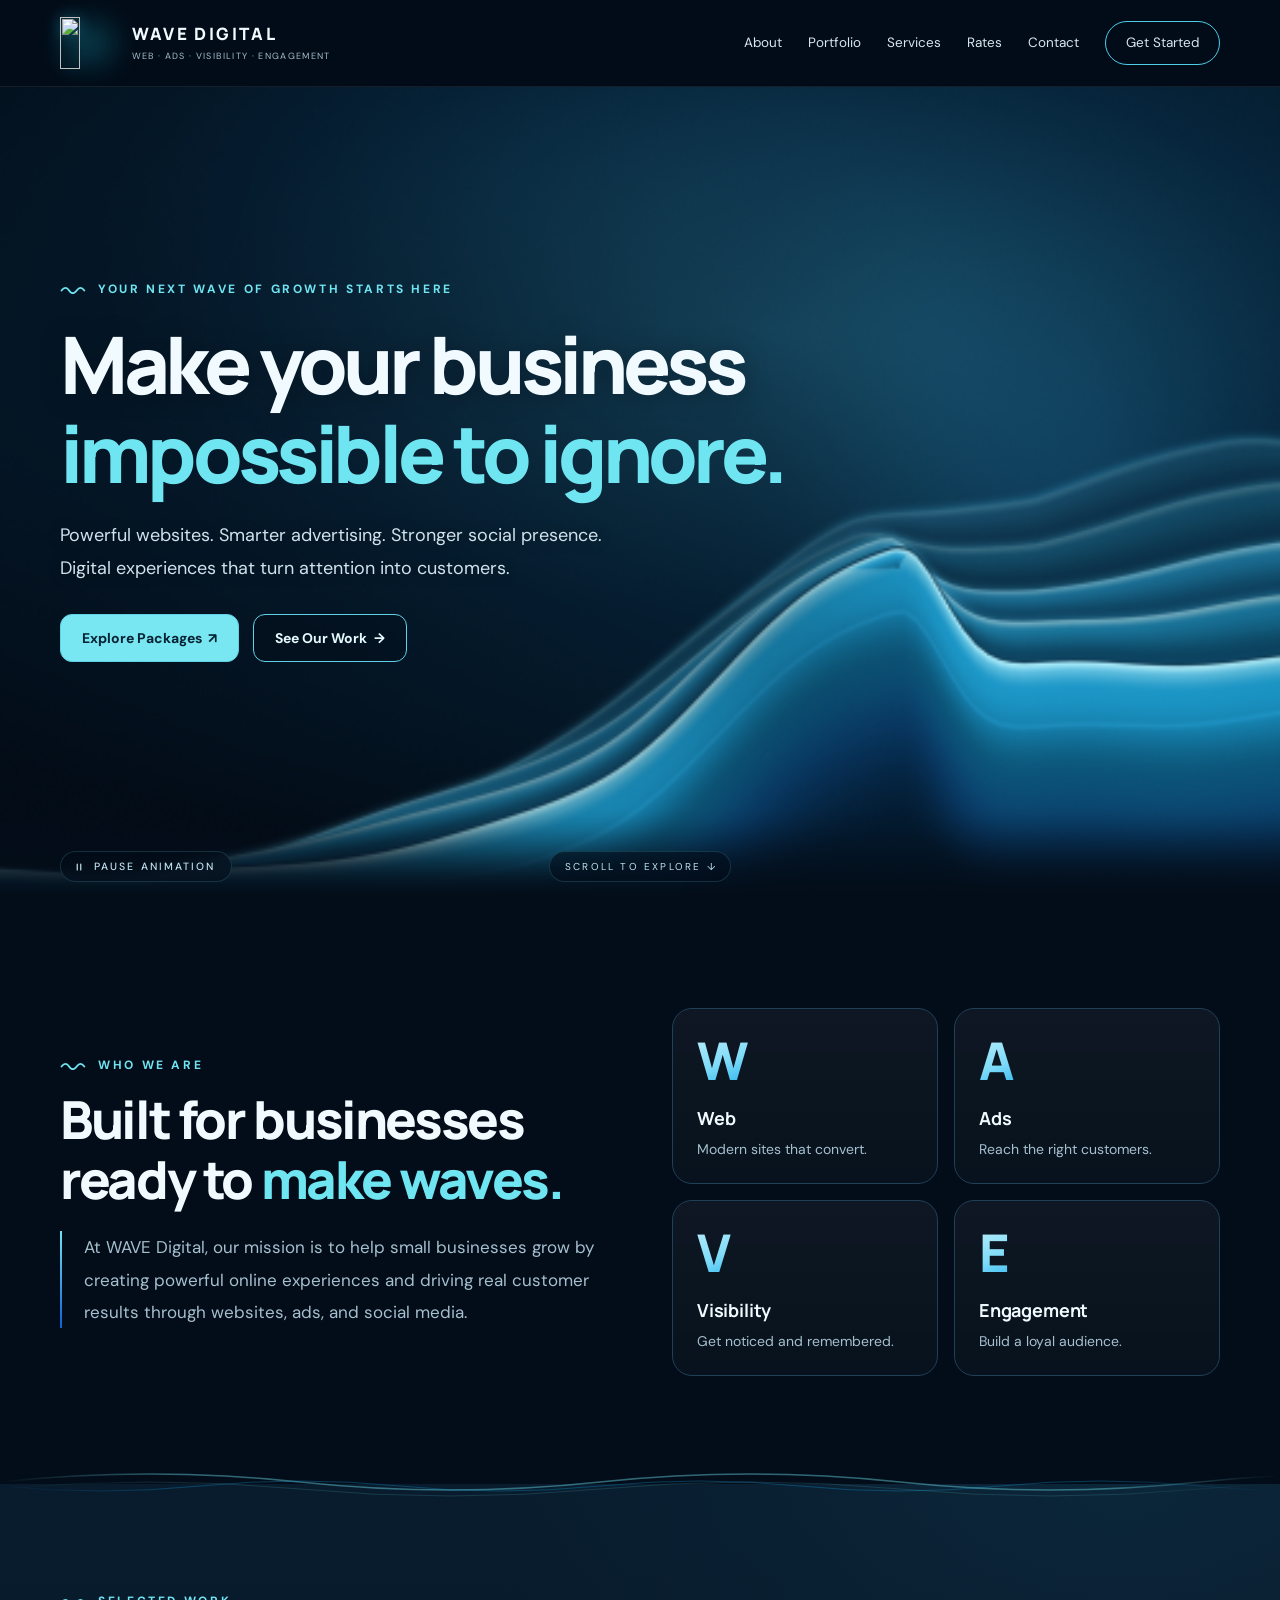
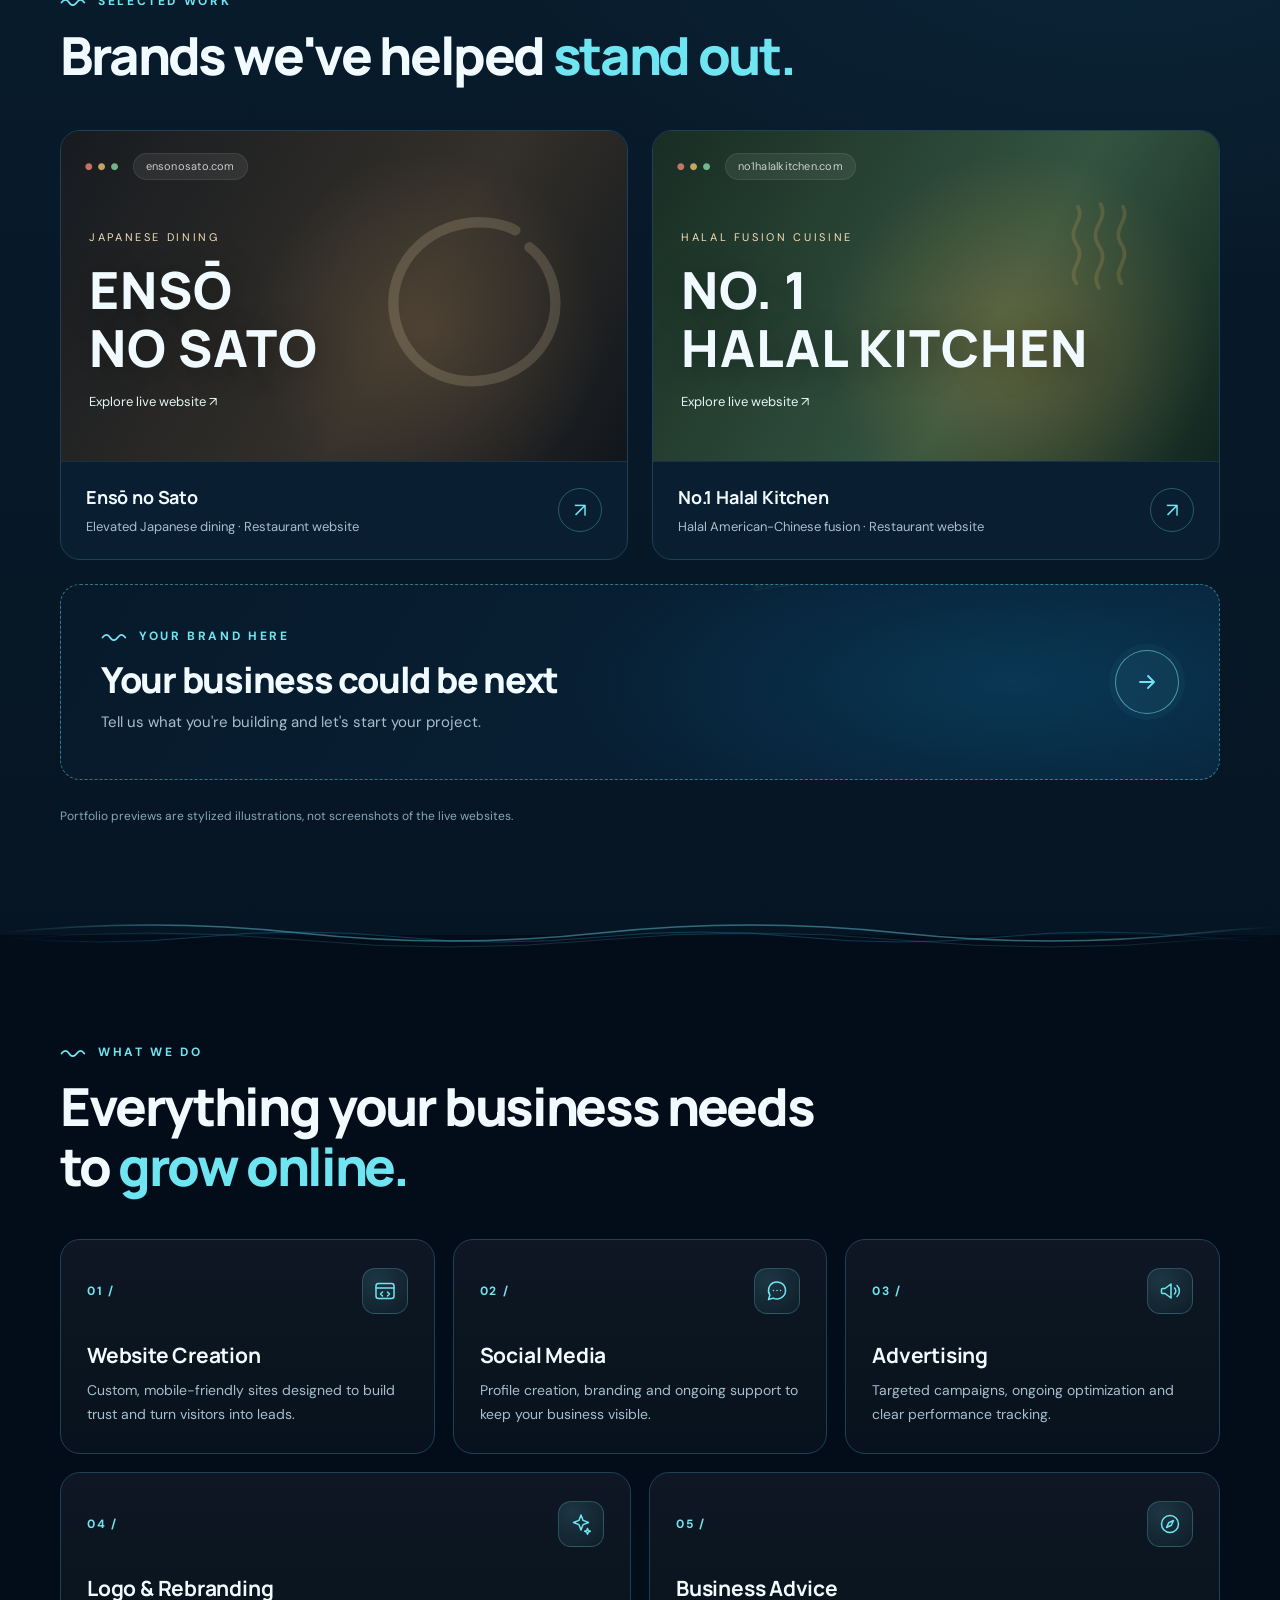
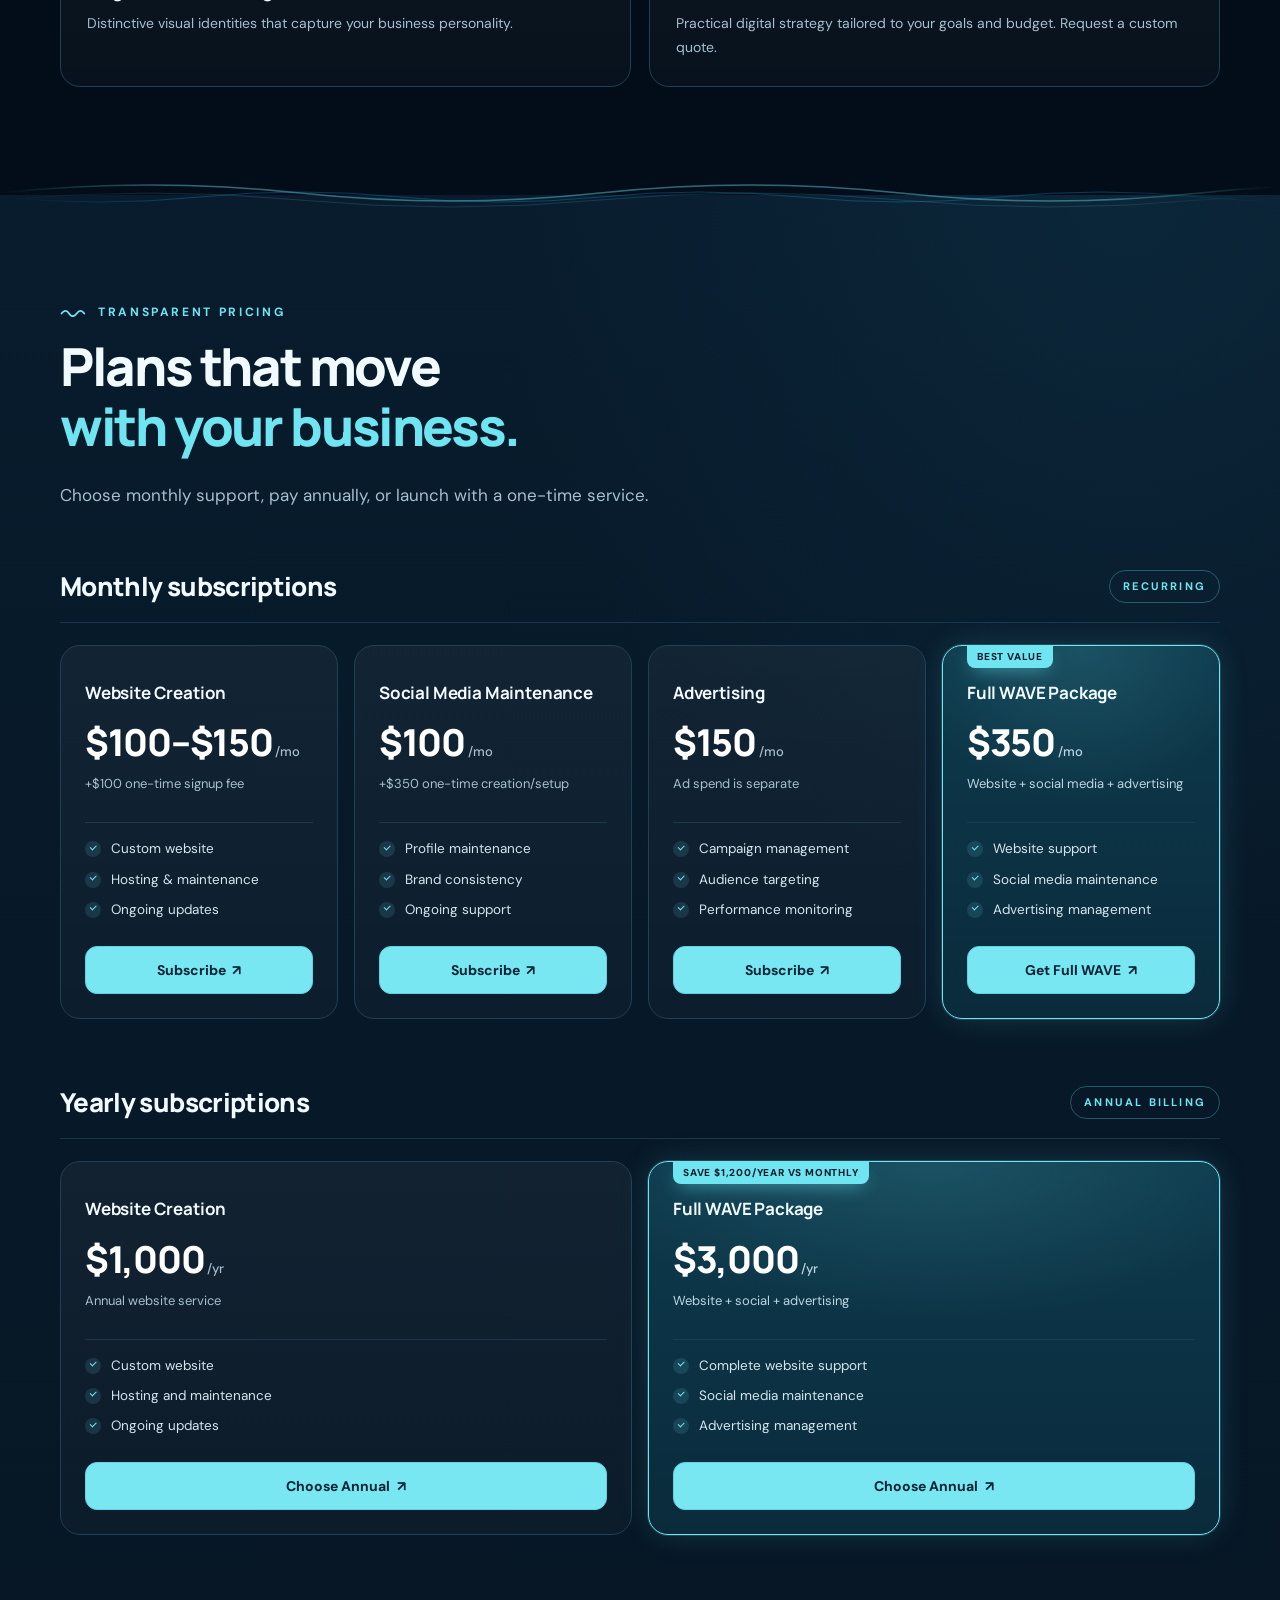
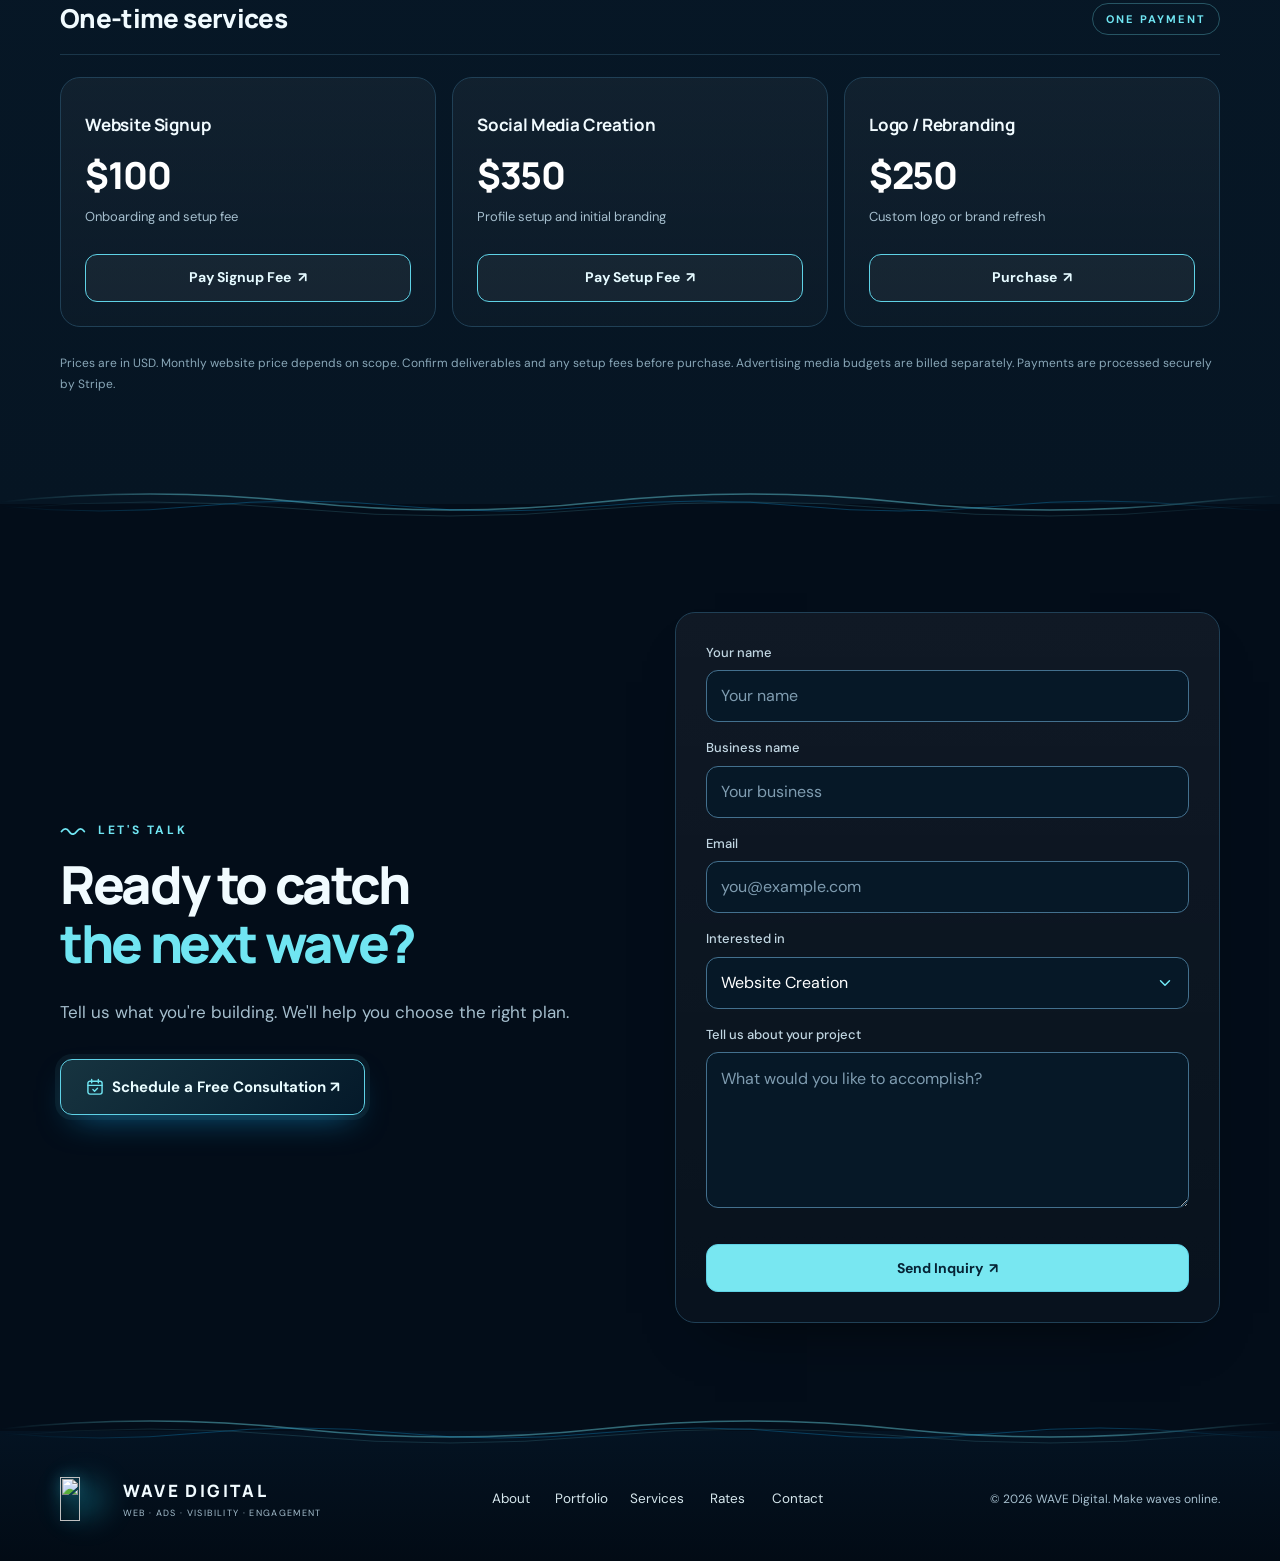
==== commit 37af3d6b: "Restore the previous design; keep the faster wave animation The owner did not like the "The Pass" re" ====
--- a/index.html
+++ b/index.html
@@ -5,7 +5,7 @@
 <meta name="viewport" content="width=device-width,initial-scale=1">
 <title>WAVE Digital — Make Waves Online</title>
 <meta name="description" content="WAVE Digital builds websites, advertising and social media for growing businesses.">
-<meta name="theme-color" content="#04111f">
+<meta name="theme-color" content="#030d19">
 <link rel="canonical" href="https://wavedigital.biz/">
 <meta property="og:type" content="website">
 <meta property="og:url" content="https://wavedigital.biz/">
@@ -44,27 +44,11 @@
 </script>
 <link rel="icon" type="image/png" sizes="64x64" href="favicon.png">
 <link rel="apple-touch-icon" href="apple-touch-icon.png">
+<link rel="preconnect" href="https://fonts.googleapis.com">
+<link rel="preconnect" href="https://fonts.gstatic.com" crossorigin>
+<link rel="preload" as="style" href="https://fonts.googleapis.com/css2?family=DM+Sans:wght@400;500;600;700&amp;family=Manrope:wght@400;500;600;700;800&amp;display=swap" onload="this.onload=null;this.rel='stylesheet'">
+<noscript><link rel="stylesheet" href="https://fonts.googleapis.com/css2?family=DM+Sans:wght@400;500;600;700&amp;family=Manrope:wght@400;500;600;700;800&amp;display=swap"></noscript>
 <link rel="preload" as="image" type="image/webp" imagesrcset="wave-logo-420.webp 420w, wave-logo.webp 752w" imagesizes="(max-width:760px) 210px, (max-width:1050px) 300px, 450px">
-<script>
-  /* Plan tickets start bunched at the end of their rail and slide into place once (script.js).
-     Set before the first paint so nothing jumps; undone if script.js never runs.
-     Kept above the stylesheet link: an inline script after it would wait for styles.css to download. */
-  (function (root) {
-    // font preloads only when served over http(s): from file:// a CORS-mode preload is refused
-    if (/^https?:$/.test(location.protocol)) {
-      ["fonts/schibsted-grotesk-latin.woff2", "fonts/sofia-sans-extra-condensed-latin.woff2"].forEach(function (href) {
-        var link = document.createElement("link");
-        link.rel = "preload"; link.as = "font"; link.type = "font/woff2"; link.href = href; link.crossOrigin = "anonymous";
-        document.head.appendChild(link);
-      });
-    }
-    try {
-      if (window.matchMedia && window.matchMedia("(prefers-reduced-motion: reduce)").matches) return;
-      root.classList.add("rail-armed");
-      setTimeout(function () { if (!root.classList.contains("rail-live")) root.classList.remove("rail-armed"); }, 5000);
-    } catch (err) { /* no arrival: tickets simply hang in place */ }
-  })(document.documentElement);
-</script>
 <link rel="stylesheet" href="styles.css">
 </head>
 <body>
@@ -73,15 +57,15 @@
 <header class="header">
   <div class="wrap nav">
     <a class="brand" href="#home" aria-label="WAVE Digital home">
-      <picture><source type="image/webp" srcset="wave-logo-sm.webp"><img class="brand-mark" src="wave-logo-sm.png" alt="" width="160" height="142"></picture>
+      <span class="brand-logo"><img src="wave-logo-sm.png" alt="" width="160" height="142"></span>
       <span class="brand-text"><strong>WAVE DIGITAL</strong><small>WEB · ADS · VISIBILITY · ENGAGEMENT</small></span>
     </a>
     <button class="menu-toggle" id="menuToggle" type="button" aria-controls="mobileMenu" aria-expanded="false" aria-label="Open navigation"><span></span><span></span><span></span></button>
     <nav id="mobileMenu" class="links" aria-label="Main navigation">
+      <a href="#about">About</a>
+      <a href="#portfolio">Portfolio</a>
+      <a href="#services">Services</a>
       <a href="#rates">Rates</a>
-      <a href="#portfolio">Portfolio</a>
-      <a href="#about">About</a>
-      <a href="#services">Services</a>
       <a href="#contact">Contact</a>
       <a class="nav-cta" href="#rates">Get Started</a>
     </nav>
@@ -94,257 +78,213 @@
     <canvas class="wave-canvas" aria-hidden="true"></canvas>
     <div class="hero-art" aria-hidden="true"><picture><source type="image/webp" srcset="wave-logo-420.webp 420w, wave-logo.webp 752w" sizes="(max-width:760px) 210px, (max-width:1050px) 300px, 450px"><img src="wave-logo.png" alt="" width="752" height="668" draggable="false"></picture></div>
     <div class="wrap hero-inner">
-      <h1 id="hero-title">Make your business <span class="h1-turn">impossible to ignore.</span></h1>
-      <p class="hero-line">Powerful websites. Smarter advertising. Stronger social presence. Digital experiences that turn attention into customers.</p>
-      <div class="hero-actions">
-        <a class="btn btn-fire" href="#rates">Explore Packages <svg class="i" viewBox="0 0 24 24" aria-hidden="true" focusable="false"><path d="M12 5v14M6 13l6 6 6-6"/></svg></a>
-        <a class="btn btn-line" href="#contact" data-booking><svg class="i" viewBox="0 0 24 24" aria-hidden="true" focusable="false"><rect x="3.5" y="5" width="17" height="15.5" rx="1.5"/><path d="M3.5 10h17M8 3v4M16 3v4"/></svg>Book a Free Consultation</a>
-      </div>
-    </div>
+      <p class="eyebrow">YOUR NEXT WAVE OF GROWTH STARTS HERE</p>
+      <h1 id="hero-title">Make your business<br><em>impossible to ignore.</em></h1>
+      <p>Powerful websites. Smarter advertising. Stronger social presence. Digital experiences that turn attention into customers.</p>
+      <div class="actions">
+        <a class="btn primary" href="#rates">Explore Packages <span aria-hidden="true">↗</span></a>
+        <a class="btn ghost" href="#portfolio">See Our Work <span aria-hidden="true">→</span></a>
+      </div>
+    </div>
+    <div class="scroll-cue">SCROLL TO EXPLORE ↓</div>
     <button class="motion-toggle" id="motionToggle" type="button" hidden><svg class="motion-icon" viewBox="0 0 24 24" aria-hidden="true" focusable="false"><path class="i-pause" d="M8.5 6v12M15.5 6v12"/><path class="i-play" d="M8 5.5v13l11-6.5z"/></svg><span class="motion-label">Pause animation</span></button>
   </section>
 
-  <section id="rates" class="rates" aria-labelledby="rates-title">
-    <div class="wrap rates-layout">
-      <div class="rates-intro">
-        <h2 id="rates-title">Plans that move with your business.</h2>
+  <section id="about" class="section" aria-labelledby="about-title">
+    <div class="wrap about">
+      <div class="about-copy" data-reveal>
+        <p class="eyebrow">WHO WE ARE</p>
+        <h2 id="about-title">Built for businesses<br>ready to <em>make waves.</em></h2>
+        <p class="lead mission">At WAVE Digital, our mission is to help small businesses grow by creating powerful online experiences and driving real customer results through websites, ads, and social media.</p>
+      </div>
+      <div class="four">
+        <article class="card pillar" data-reveal><b class="pillar-letter">W</b><h3>Web</h3><p>Modern sites that convert.</p></article>
+        <article class="card pillar" data-reveal><b class="pillar-letter">A</b><h3>Ads</h3><p>Reach the right customers.</p></article>
+        <article class="card pillar" data-reveal><b class="pillar-letter">V</b><h3>Visibility</h3><p>Get noticed and remembered.</p></article>
+        <article class="card pillar" data-reveal><b class="pillar-letter">E</b><h3>Engagement</h3><p>Build a loyal audience.</p></article>
+      </div>
+    </div>
+  </section>
+
+  <section id="portfolio" class="section shade" aria-labelledby="portfolio-title">
+    <div class="wave-divider" aria-hidden="true"></div>
+    <div class="wrap">
+      <div class="section-head" data-reveal>
+        <p class="eyebrow">SELECTED WORK</p>
+        <h2 id="portfolio-title">Brands we've helped <em>stand out.</em></h2>
+      </div>
+      <div class="portfolio-grid">
+        <a class="project" href="https://www.ensonosato.com/" target="_blank" rel="noopener noreferrer" data-reveal>
+          <div class="project-visual enso" aria-hidden="true">
+            <svg class="pv-decor enso-ring" viewBox="0 0 200 200" focusable="false"><path d="M150 46c-30-24-84-20-108 18-22 35-8 84 32 99 42 16 88-6 97-48 4-20-1-39-12-52"/></svg>
+            <span class="browser-bar"><span class="dots"><i>●</i> <i>●</i> <i>●</i></span> <span class="url">ensonosato.com</span></span>
+            <div class="preview-content"><span>JAPANESE DINING</span><strong>ENSŌ<br>NO SATO</strong><small>Explore live website ↗</small></div>
+          </div>
+          <div class="project-info">
+            <div><h3>Ensō no Sato</h3><p>Elevated Japanese dining · Restaurant website</p></div>
+            <span class="project-arrow" aria-hidden="true">↗</span>
+            <span class="sr-only">(opens in a new tab)</span>
+          </div>
+        </a>
+        <a class="project" href="https://www.no1halalkitchen.com/" target="_blank" rel="noopener noreferrer" data-reveal>
+          <div class="project-visual halal" aria-hidden="true">
+            <svg class="pv-decor halal-steam" viewBox="0 0 200 200" focusable="false"><path d="M70 150c-14-20 14-30 0-52s12-32 2-50"/><path d="M100 156c-14-22 16-32 0-56s14-34 2-56"/><path d="M130 150c-14-20 14-30 0-52s12-32 2-50"/></svg>
+            <span class="browser-bar"><span class="dots"><i>●</i> <i>●</i> <i>●</i></span> <span class="url">no1halalkitchen.com</span></span>
+            <div class="preview-content"><span>HALAL FUSION CUISINE</span><strong>NO. 1<br>HALAL KITCHEN</strong><small>Explore live website ↗</small></div>
+          </div>
+          <div class="project-info">
+            <div><h3>No.1 Halal Kitchen</h3><p>Halal American-Chinese fusion · Restaurant website</p></div>
+            <span class="project-arrow" aria-hidden="true">↗</span>
+            <span class="sr-only">(opens in a new tab)</span>
+          </div>
+        </a>
+        <a class="project project-cta" href="#contact" data-reveal>
+          <picture class="cta-mark" aria-hidden="true"><source type="image/webp" srcset="wave-logo-420.webp 420w, wave-logo.webp 752w" sizes="(max-width:760px) 220px, 300px"><img src="wave-logo.png" alt="" width="752" height="668" loading="lazy" decoding="async" draggable="false"></picture>
+          <div class="cta-body">
+            <p class="eyebrow">YOUR BRAND HERE</p>
+            <h3>Your business could be next</h3>
+            <p class="cta-line">Tell us what you're building and let's start your project.</p>
+          </div>
+          <span class="cta-go" aria-hidden="true"><svg viewBox="0 0 24 24" focusable="false"><path d="M5 12h14M13 6l6 6-6 6"/></svg></span>
+        </a>
+      </div>
+      <p class="fine">Portfolio previews are stylized illustrations, not screenshots of the live websites.</p>
+    </div>
+  </section>
+
+  <section id="services" class="section" aria-labelledby="services-title">
+    <div class="wave-divider" aria-hidden="true"></div>
+    <div class="wrap">
+      <div class="section-head" data-reveal>
+        <p class="eyebrow">WHAT WE DO</p>
+        <h2 id="services-title">Everything your business needs<br>to <em>grow online.</em></h2>
+      </div>
+      <div class="service-grid">
+        <article class="card service" data-reveal>
+          <div class="service-top"><span class="service-num">01 /</span><span class="service-icon" aria-hidden="true"><svg viewBox="0 0 24 24" focusable="false"><rect x="3" y="4.5" width="18" height="15" rx="2.5"/><path d="M3 9h18M9.5 13l-2 2 2 2M14.5 13l2 2-2 2"/></svg></span></div>
+          <h3>Website Creation</h3>
+          <p>Custom, mobile-friendly sites designed to build trust and turn visitors into leads.</p>
+        </article>
+        <article class="card service" data-reveal>
+          <div class="service-top"><span class="service-num">02 /</span><span class="service-icon" aria-hidden="true"><svg viewBox="0 0 24 24" focusable="false"><path d="M20.5 11.5a8.5 8.5 0 0 1-12.3 7.6L3.5 20.5l1.4-4.4A8.5 8.5 0 1 1 20.5 11.5z"/><path d="M8.5 11.5h.01M12 11.5h.01M15.5 11.5h.01"/></svg></span></div>
+          <h3>Social Media</h3>
+          <p>Profile creation, branding and ongoing support to keep your business visible.</p>
+        </article>
+        <article class="card service" data-reveal>
+          <div class="service-top"><span class="service-num">03 /</span><span class="service-icon" aria-hidden="true"><svg viewBox="0 0 24 24" focusable="false"><path d="M3.5 10.5v3a1 1 0 0 0 1 1h2.5l6 4.5v-14l-6 4.5H4.5a1 1 0 0 0-1 1z"/><path d="M16.5 9a4 4 0 0 1 0 6M19 6.5a7.5 7.5 0 0 1 0 11"/></svg></span></div>
+          <h3>Advertising</h3>
+          <p>Targeted campaigns, ongoing optimization and clear performance tracking.</p>
+        </article>
+        <article class="card service" data-reveal>
+          <div class="service-top"><span class="service-num">04 /</span><span class="service-icon" aria-hidden="true"><svg viewBox="0 0 24 24" focusable="false"><path d="M12 3l2.1 5.4L19.5 10.5l-5.4 2.1L12 18l-2.1-5.4L4.5 10.5l5.4-2.1z"/><path d="M18.5 16.5l.8 2 2 .8-2 .8-.8 2-.8-2-2-.8 2-.8z"/></svg></span></div>
+          <h3>Logo &amp; Rebranding</h3>
+          <p>Distinctive visual identities that capture your business personality.</p>
+        </article>
+        <article class="card service" data-reveal>
+          <div class="service-top"><span class="service-num">05 /</span><span class="service-icon" aria-hidden="true"><svg viewBox="0 0 24 24" focusable="false"><circle cx="12" cy="12" r="8.5"/><path d="M15.5 8.5l-2.2 4.8-4.8 2.2 2.2-4.8z"/></svg></span></div>
+          <h3>Business Advice</h3>
+          <p>Practical digital strategy tailored to your goals and budget. Request a custom quote.</p>
+        </article>
+      </div>
+    </div>
+  </section>
+
+  <section id="rates" class="section shade" aria-labelledby="rates-title">
+    <div class="wave-divider" aria-hidden="true"></div>
+    <div class="wrap">
+      <div class="section-head" data-reveal>
+        <p class="eyebrow">TRANSPARENT PRICING</p>
+        <h2 id="rates-title">Plans that move<br><em>with your business.</em></h2>
         <p class="lead">Choose monthly support, pay annually, or launch with a one-time service.</p>
       </div>
 
-      <div class="rails">
-        <section class="rail-group" aria-labelledby="rail-monthly">
-          <div class="plate"><h3 id="rail-monthly">Monthly subscriptions</h3><span>RECURRING</span></div>
-          <ul class="tickets" role="list">
-            <li class="slot">
-              <article class="ticket" aria-labelledby="plan-web-mo">
-                <p class="ticket-head" aria-hidden="true"><span>No. 01</span><span>Monthly</span></p>
-                <h4 id="plan-web-mo">Website Creation</h4>
-                <p class="price">$100–$150<small>/mo</small></p>
-                <p class="note">+$100 one-time signup fee</p>
-                <ul class="items"><li>Custom website</li><li>Hosting &amp; maintenance</li><li>Ongoing updates</li></ul>
-                <div class="stub"><button class="pay" type="button" data-payment="websiteMonthly" aria-describedby="plan-web-mo">Subscribe <svg class="i" viewBox="0 0 24 24" aria-hidden="true" focusable="false"><path d="M7 17L17 7M9 7h8v8"/></svg></button></div>
-                <span class="stamp" aria-hidden="true">Fired<time></time></span>
-              </article>
-            </li>
-            <li class="slot">
-              <article class="ticket" aria-labelledby="plan-social-mo">
-                <p class="ticket-head" aria-hidden="true"><span>No. 02</span><span>Monthly</span></p>
-                <h4 id="plan-social-mo">Social Media Maintenance</h4>
-                <p class="price">$100<small>/mo</small></p>
-                <p class="note">+$350 one-time creation/setup</p>
-                <ul class="items"><li>Profile maintenance</li><li>Brand consistency</li><li>Ongoing support</li></ul>
-                <div class="stub"><button class="pay" type="button" data-payment="socialMonthly" aria-describedby="plan-social-mo">Subscribe <svg class="i" viewBox="0 0 24 24" aria-hidden="true" focusable="false"><path d="M7 17L17 7M9 7h8v8"/></svg></button></div>
-                <span class="stamp" aria-hidden="true">Fired<time></time></span>
-              </article>
-            </li>
-            <li class="slot">
-              <article class="ticket" aria-labelledby="plan-ads-mo">
-                <p class="ticket-head" aria-hidden="true"><span>No. 03</span><span>Monthly</span></p>
-                <h4 id="plan-ads-mo">Advertising</h4>
-                <p class="price">$150<small>/mo</small></p>
-                <p class="note">Ad spend is separate</p>
-                <ul class="items"><li>Campaign management</li><li>Audience targeting</li><li>Performance monitoring</li></ul>
-                <div class="stub"><button class="pay" type="button" data-payment="adsMonthly" aria-describedby="plan-ads-mo">Subscribe <svg class="i" viewBox="0 0 24 24" aria-hidden="true" focusable="false"><path d="M7 17L17 7M9 7h8v8"/></svg></button></div>
-                <span class="stamp" aria-hidden="true">Fired<time></time></span>
-              </article>
-            </li>
-            <li class="slot">
-              <article class="ticket is-featured" aria-labelledby="plan-bundle-mo">
-                <p class="ticket-head" aria-hidden="true"><span>No. 04</span><span>Monthly</span></p>
-                <p class="flag">BEST VALUE</p>
-                <h4 id="plan-bundle-mo">Full WAVE Package</h4>
-                <p class="price">$350<small>/mo</small></p>
-                <p class="note">Website + social media + advertising</p>
-                <ul class="items"><li>Website support</li><li>Social media maintenance</li><li>Advertising management</li></ul>
-                <div class="stub"><button class="pay" type="button" data-payment="bundleMonthly" aria-describedby="plan-bundle-mo">Get Full WAVE <svg class="i" viewBox="0 0 24 24" aria-hidden="true" focusable="false"><path d="M7 17L17 7M9 7h8v8"/></svg></button></div>
-                <span class="stamp" aria-hidden="true">Fired<time></time></span>
-              </article>
-            </li>
-          </ul>
-        </section>
-
-        <section class="rail-group" aria-labelledby="rail-yearly">
-          <div class="plate"><h3 id="rail-yearly">Yearly subscriptions</h3><span>ANNUAL BILLING</span></div>
-          <ul class="tickets" role="list">
-            <li class="slot">
-              <article class="ticket" aria-labelledby="plan-web-yr">
-                <p class="ticket-head" aria-hidden="true"><span>No. 05</span><span>Yearly</span></p>
-                <h4 id="plan-web-yr">Website Creation</h4>
-                <p class="price">$1,000<small>/yr</small></p>
-                <p class="note">Annual website service</p>
-                <ul class="items"><li>Custom website</li><li>Hosting and maintenance</li><li>Ongoing updates</li></ul>
-                <div class="stub"><button class="pay" type="button" data-payment="websiteYearly" aria-describedby="plan-web-yr">Choose Annual <svg class="i" viewBox="0 0 24 24" aria-hidden="true" focusable="false"><path d="M7 17L17 7M9 7h8v8"/></svg></button></div>
-                <span class="stamp" aria-hidden="true">Fired<time></time></span>
-              </article>
-            </li>
-            <li class="slot">
-              <article class="ticket is-featured" aria-labelledby="plan-bundle-yr">
-                <p class="ticket-head" aria-hidden="true"><span>No. 06</span><span>Yearly</span></p>
-                <p class="flag">SAVE $1,200/YEAR VS MONTHLY</p>
-                <h4 id="plan-bundle-yr">Full WAVE Package</h4>
-                <p class="price">$3,000<small>/yr</small></p>
-                <p class="note">Website + social + advertising</p>
-                <ul class="items"><li>Complete website support</li><li>Social media maintenance</li><li>Advertising management</li></ul>
-                <div class="stub"><button class="pay" type="button" data-payment="bundleYearly" aria-describedby="plan-bundle-yr">Choose Annual <svg class="i" viewBox="0 0 24 24" aria-hidden="true" focusable="false"><path d="M7 17L17 7M9 7h8v8"/></svg></button></div>
-                <span class="stamp" aria-hidden="true">Fired<time></time></span>
-              </article>
-            </li>
-          </ul>
-        </section>
-
-        <section class="rail-group" aria-labelledby="rail-onetime">
-          <div class="plate"><h3 id="rail-onetime">One-time services</h3><span>ONE PAYMENT</span></div>
-          <ul class="tickets tickets-short" role="list">
-            <li class="slot">
-              <article class="ticket" aria-labelledby="plan-signup">
-                <p class="ticket-head" aria-hidden="true"><span>No. 07</span><span>One-time</span></p>
-                <h4 id="plan-signup">Website Signup</h4>
-                <p class="price">$100</p>
-                <p class="note">Onboarding and setup fee</p>
-                <div class="stub"><button class="pay" type="button" data-payment="websiteSignup" aria-describedby="plan-signup">Pay Signup Fee <svg class="i" viewBox="0 0 24 24" aria-hidden="true" focusable="false"><path d="M7 17L17 7M9 7h8v8"/></svg></button></div>
-                <span class="stamp" aria-hidden="true">Fired<time></time></span>
-              </article>
-            </li>
-            <li class="slot">
-              <article class="ticket" aria-labelledby="plan-social-setup">
-                <p class="ticket-head" aria-hidden="true"><span>No. 08</span><span>One-time</span></p>
-                <h4 id="plan-social-setup">Social Media Creation</h4>
-                <p class="price">$350</p>
-                <p class="note">Profile setup and initial branding</p>
-                <div class="stub"><button class="pay" type="button" data-payment="socialSetup" aria-describedby="plan-social-setup">Pay Setup Fee <svg class="i" viewBox="0 0 24 24" aria-hidden="true" focusable="false"><path d="M7 17L17 7M9 7h8v8"/></svg></button></div>
-                <span class="stamp" aria-hidden="true">Fired<time></time></span>
-              </article>
-            </li>
-            <li class="slot">
-              <article class="ticket" aria-labelledby="plan-logo">
-                <p class="ticket-head" aria-hidden="true"><span>No. 09</span><span>One-time</span></p>
-                <h4 id="plan-logo">Logo / Rebranding</h4>
-                <p class="price">$250</p>
-                <p class="note">Custom logo or brand refresh</p>
-                <div class="stub"><button class="pay" type="button" data-payment="logo" aria-describedby="plan-logo">Purchase <svg class="i" viewBox="0 0 24 24" aria-hidden="true" focusable="false"><path d="M7 17L17 7M9 7h8v8"/></svg></button></div>
-                <span class="stamp" aria-hidden="true">Fired<time></time></span>
-              </article>
-            </li>
-          </ul>
-        </section>
-
-        <p class="fine">Prices are in USD. Monthly website price depends on scope. Confirm deliverables and any setup fees before purchase. Advertising media budgets are billed separately. Payments are processed securely by Stripe.</p>
-      </div>
-    </div>
-  </section>
-
-  <section id="portfolio" class="served" aria-labelledby="portfolio-title">
-    <div class="wrap">
-      <h2 id="portfolio-title">Brands we've helped stand out.</h2>
-      <div class="served-grid">
-        <div class="pass">
-          <div class="pass-spot">
-            <a class="docket" href="https://www.ensonosato.com/" target="_blank" rel="noopener noreferrer">
-              <div class="preview enso">
-                <h3 class="preview-name">Ensō no Sato</h3>
-                <p class="preview-cuisine">Elevated Japanese dining · Restaurant website</p>
-                <p class="preview-url">ensonosato.com</p>
-              </div>
-              <div class="docket-body">
-                <span class="docket-go">Explore live website <span class="go-chip"><svg class="i" viewBox="0 0 24 24" aria-hidden="true" focusable="false"><path d="M7 17L17 7M9 7h8v8"/></svg></span></span>
-                <span class="sr-only">(opens in a new tab)</span>
-              </div>
-            </a>
-          </div>
-          <div class="pass-spot">
-            <a class="docket" href="https://www.no1halalkitchen.com/" target="_blank" rel="noopener noreferrer">
-              <div class="preview halal">
-                <h3 class="preview-name">No.1 Halal Kitchen</h3>
-                <p class="preview-cuisine">Halal American-Chinese fusion · Restaurant website</p>
-                <p class="preview-url">no1halalkitchen.com</p>
-              </div>
-              <div class="docket-body">
-                <span class="docket-go">Explore live website <span class="go-chip"><svg class="i" viewBox="0 0 24 24" aria-hidden="true" focusable="false"><path d="M7 17L17 7M9 7h8v8"/></svg></span></span>
-                <span class="sr-only">(opens in a new tab)</span>
-              </div>
-            </a>
-          </div>
-        </div>
-        <a class="docket docket-blank" href="#contact">
-          <div class="blank-body">
-            <h3>Your business could be next</h3>
-            <p>Tell us what you're building and let's start your project.</p>
-          </div>
-          <span class="blank-foot">
-            <span class="blank-no" aria-hidden="true">No. 10<small>your order</small></span>
-            <span class="go-chip"><svg class="i" viewBox="0 0 24 24" aria-hidden="true" focusable="false"><path d="M5 12h14M13 6l6 6-6 6"/></svg></span>
-          </span>
-        </a>
-      </div>
-    </div>
-  </section>
-
-  <section id="about" class="about" aria-labelledby="about-title">
-    <div class="wrap about-layout">
-      <div class="about-copy">
-        <h2 id="about-title">Built for businesses ready to make waves.</h2>
-        <p class="mission">At WAVE Digital, our mission is to help small businesses grow by creating powerful online experiences and driving real customer results through websites, ads, and social media.</p>
-      </div>
-      <ul class="acronym" role="list">
-        <li><span class="letter" aria-hidden="true">W</span><h3>Web</h3><p>Modern sites that convert.</p></li>
-        <li><span class="letter" aria-hidden="true">A</span><h3>Ads</h3><p>Reach the right customers.</p></li>
-        <li><span class="letter" aria-hidden="true">V</span><h3>Visibility</h3><p>Get noticed and remembered.</p></li>
-        <li><span class="letter" aria-hidden="true">E</span><h3>Engagement</h3><p>Build a loyal audience.</p></li>
-      </ul>
-    </div>
-  </section>
-
-  <section id="services" class="services" aria-labelledby="services-title">
-    <div class="wrap services-layout">
-      <div class="services-intro">
-        <h2 id="services-title">Everything your business needs to grow online.</h2>
-        <p class="lead">Website, social media and advertising, handled together by the person doing the work.</p>
-      </div>
-      <div class="order-hang">
-        <div class="order">
-          <p class="order-cols" aria-hidden="true"><span>Item</span><span>Rate</span></p>
-          <ol class="order-lines" role="list">
-            <li class="line">
-              <div class="line-item"><h3>Website Creation</h3><p>Custom, mobile-friendly sites designed to build trust and turn visitors into leads.</p></div>
-              <p class="line-rate"><span class="line-price">$100–$150<small>/mo</small></span><span class="line-ref">No. 01 · 05</span></p>
-            </li>
-            <li class="line">
-              <div class="line-item"><h3>Social Media</h3><p>Profile creation, branding and ongoing support to keep your business visible.</p></div>
-              <p class="line-rate"><span class="line-price">$100<small>/mo</small></span><span class="line-ref">No. 02 · 08</span></p>
-            </li>
-            <li class="line">
-              <div class="line-item"><h3>Advertising</h3><p>Targeted campaigns, ongoing optimization and clear performance tracking.</p></div>
-              <p class="line-rate"><span class="line-price">$150<small>/mo</small></span><span class="line-ref">No. 03</span></p>
-            </li>
-            <li class="line">
-              <div class="line-item"><h3>Logo &amp; Rebranding</h3><p>Distinctive visual identities that capture your business personality.</p></div>
-              <p class="line-rate"><span class="line-price">$250</span><span class="line-ref">No. 09</span></p>
-            </li>
-            <li class="line">
-              <div class="line-item"><h3>Business Advice</h3><p>Practical digital strategy tailored to your goals and budget.</p></div>
-              <p class="line-rate"><a class="line-quote" href="#contact">Custom quote<svg class="i" viewBox="0 0 24 24" aria-hidden="true" focusable="false"><path d="M5 12h14M13 6l6 6-6 6"/></svg></a></p>
-            </li>
-          </ol>
-          <div class="line order-total">
-            <div class="line-item"><h3>Full WAVE Package</h3><p>Website + social media + advertising</p></div>
-            <p class="line-rate"><span class="line-price">$350<small>/mo</small></span><span class="line-ref">No. 04 · 06</span></p>
-          </div>
-        </div>
-      </div>
-    </div>
-  </section>
-
-  <section id="contact" class="contact" aria-labelledby="contact-title">
-    <div class="wrap contact-layout">
-      <div class="contact-copy">
-        <h2 id="contact-title" tabindex="-1">Ready to catch the next wave?</h2>
+      <div class="price-heading" data-reveal><h3>Monthly subscriptions</h3><span>RECURRING</span></div>
+      <div class="price-grid">
+        <article class="card price-card" data-reveal>
+          <h4 id="plan-web-mo">Website Creation</h4>
+          <div class="price">$100–$150<small>/mo</small></div>
+          <p class="price-note">+$100 one-time signup fee</p>
+          <ul><li>Custom website</li><li>Hosting &amp; maintenance</li><li>Ongoing updates</li></ul>
+          <button class="btn primary pay" type="button" data-payment="websiteMonthly" aria-describedby="plan-web-mo">Subscribe <span aria-hidden="true">↗</span></button>
+        </article>
+        <article class="card price-card" data-reveal>
+          <h4 id="plan-social-mo">Social Media Maintenance</h4>
+          <div class="price">$100<small>/mo</small></div>
+          <p class="price-note">+$350 one-time creation/setup</p>
+          <ul><li>Profile maintenance</li><li>Brand consistency</li><li>Ongoing support</li></ul>
+          <button class="btn primary pay" type="button" data-payment="socialMonthly" aria-describedby="plan-social-mo">Subscribe <span aria-hidden="true">↗</span></button>
+        </article>
+        <article class="card price-card" data-reveal>
+          <h4 id="plan-ads-mo">Advertising</h4>
+          <div class="price">$150<small>/mo</small></div>
+          <p class="price-note">Ad spend is separate</p>
+          <ul><li>Campaign management</li><li>Audience targeting</li><li>Performance monitoring</li></ul>
+          <button class="btn primary pay" type="button" data-payment="adsMonthly" aria-describedby="plan-ads-mo">Subscribe <span aria-hidden="true">↗</span></button>
+        </article>
+        <article class="card price-card featured" data-reveal>
+          <div class="popular">BEST VALUE</div>
+          <h4 id="plan-bundle-mo">Full WAVE Package</h4>
+          <div class="price">$350<small>/mo</small></div>
+          <p class="price-note">Website + social media + advertising</p>
+          <ul><li>Website support</li><li>Social media maintenance</li><li>Advertising management</li></ul>
+          <button class="btn primary pay" type="button" data-payment="bundleMonthly" aria-describedby="plan-bundle-mo">Get Full WAVE <span aria-hidden="true">↗</span></button>
+        </article>
+      </div>
+
+      <div class="price-heading" data-reveal><h3>Yearly subscriptions</h3><span>ANNUAL BILLING</span></div>
+      <div class="price-grid yearly">
+        <article class="card price-card" data-reveal>
+          <h4 id="plan-web-yr">Website Creation</h4>
+          <div class="price">$1,000<small>/yr</small></div>
+          <p class="price-note">Annual website service</p>
+          <ul><li>Custom website</li><li>Hosting and maintenance</li><li>Ongoing updates</li></ul>
+          <button class="btn primary pay" type="button" data-payment="websiteYearly" aria-describedby="plan-web-yr">Choose Annual <span aria-hidden="true">↗</span></button>
+        </article>
+        <article class="card price-card featured" data-reveal>
+          <div class="popular">SAVE $1,200/YEAR VS MONTHLY</div>
+          <h4 id="plan-bundle-yr">Full WAVE Package</h4>
+          <div class="price">$3,000<small>/yr</small></div>
+          <p class="price-note">Website + social + advertising</p>
+          <ul><li>Complete website support</li><li>Social media maintenance</li><li>Advertising management</li></ul>
+          <button class="btn primary pay" type="button" data-payment="bundleYearly" aria-describedby="plan-bundle-yr">Choose Annual <span aria-hidden="true">↗</span></button>
+        </article>
+      </div>
+
+      <div class="price-heading" data-reveal><h3>One-time services</h3><span>ONE PAYMENT</span></div>
+      <div class="price-grid onetime">
+        <article class="card price-card" data-reveal>
+          <h4 id="plan-signup">Website Signup</h4>
+          <div class="price">$100</div>
+          <p class="price-note">Onboarding and setup fee</p>
+          <button class="btn ghost pay" type="button" data-payment="websiteSignup" aria-describedby="plan-signup">Pay Signup Fee <span aria-hidden="true">↗</span></button>
+        </article>
+        <article class="card price-card" data-reveal>
+          <h4 id="plan-social-setup">Social Media Creation</h4>
+          <div class="price">$350</div>
+          <p class="price-note">Profile setup and initial branding</p>
+          <button class="btn ghost pay" type="button" data-payment="socialSetup" aria-describedby="plan-social-setup">Pay Setup Fee <span aria-hidden="true">↗</span></button>
+        </article>
+        <article class="card price-card" data-reveal>
+          <h4 id="plan-logo">Logo / Rebranding</h4>
+          <div class="price">$250</div>
+          <p class="price-note">Custom logo or brand refresh</p>
+          <button class="btn ghost pay" type="button" data-payment="logo" aria-describedby="plan-logo">Purchase <span aria-hidden="true">↗</span></button>
+        </article>
+      </div>
+      <p class="fine">Prices are in USD. Monthly website price depends on scope. Confirm deliverables and any setup fees before purchase. Advertising media budgets are billed separately. Payments are processed securely by Stripe.</p>
+    </div>
+  </section>
+
+  <section id="contact" class="section" aria-labelledby="contact-title">
+    <div class="wave-divider" aria-hidden="true"></div>
+    <div class="wrap contact-grid">
+      <div class="contact-copy" data-reveal>
+        <p class="eyebrow">LET'S TALK</p>
+        <h2 id="contact-title" tabindex="-1">Ready to catch<br><em>the next wave?</em></h2>
         <p class="lead">Tell us what you're building. We'll help you choose the right plan.</p>
-        <div class="reserve">
-          <a id="scheduleLink" class="btn btn-line btn-book" href="#contact"><svg class="i" viewBox="0 0 24 24" aria-hidden="true" focusable="false"><rect x="3.5" y="5" width="17" height="15.5" rx="1.5"/><path d="M3.5 10h17M8 3v4M16 3v4M9.5 15l2 2 3.5-3.5"/></svg><span class="btn-text">Schedule a Free Consultation</span><svg class="i i-end" viewBox="0 0 24 24" aria-hidden="true" focusable="false"><path d="M7 17L17 7M9 7h8v8"/></svg></a>
-          <p class="reserve-note">Booked through Calendly, held on Google Meet.</p>
-        </div>
-      </div>
-      <form id="contactForm" class="pad" action="https://formspree.io/f/xpqkaybj" method="POST">
+        <a id="scheduleLink" class="btn schedule" href="#contact"><svg class="btn-icon" viewBox="0 0 24 24" aria-hidden="true" focusable="false"><rect x="3.5" y="5" width="17" height="15.5" rx="2.5"/><path d="M3.5 10h17M8 3v4M16 3v4M9.5 15l2 2 3.5-3.5"/></svg><span class="btn-text">Schedule a Free Consultation <span aria-hidden="true">↗</span></span></a>
+      </div>
+      <form id="contactForm" class="contact-form" action="https://formspree.io/f/xpqkaybj" method="POST" data-reveal>
         <div class="field">
           <label for="name">Your name</label>
           <input id="name" name="name" required placeholder="Your name" autocomplete="name">
@@ -368,7 +308,7 @@
             <option>Business Advice</option>
           </select>
         </div>
-        <div class="field field-wide">
+        <div class="field">
           <label for="details">Tell us about your project</label>
           <textarea id="details" name="details" required rows="5" placeholder="What would you like to accomplish?"></textarea>
         </div>
@@ -376,7 +316,7 @@
         <input type="text" name="_gotcha" tabindex="-1" autocomplete="off" aria-hidden="true" style="display:none">
 
         <div id="formMessage" class="form-message" role="status" aria-live="polite"></div>
-        <button id="submitBtn" class="btn btn-fire submit" type="submit"><span class="btn-label">Send Inquiry</span> <svg class="i btn-arrow" viewBox="0 0 24 24" aria-hidden="true" focusable="false"><path d="M5 12h14M13 6l6 6-6 6"/></svg></button>
+        <button id="submitBtn" class="btn primary submit" type="submit"><span class="btn-label">Send Inquiry</span> <span class="btn-arrow" aria-hidden="true">↗</span></button>
       </form>
     </div>
   </section>
@@ -384,27 +324,28 @@
 </main>
 
 <footer class="site-footer">
+  <div class="wave-divider" aria-hidden="true"></div>
   <div class="wrap footer">
-    <a class="brand" href="#home" aria-label="WAVE Digital home">
-      <picture><source type="image/webp" srcset="wave-logo-sm.webp"><img class="brand-mark" src="wave-logo-sm.png" alt="" width="160" height="142" loading="lazy" decoding="async"></picture>
+    <a class="brand footer-brand" href="#home" aria-label="WAVE Digital home">
+      <span class="footer-logo"><img src="wave-logo-sm.png" alt="" width="160" height="142" loading="lazy"></span>
       <span class="brand-text"><strong>WAVE DIGITAL</strong><small>WEB · ADS · VISIBILITY · ENGAGEMENT</small></span>
     </a>
     <nav class="footer-nav" aria-label="Footer navigation">
+      <a href="#about">About</a>
+      <a href="#portfolio">Portfolio</a>
+      <a href="#services">Services</a>
       <a href="#rates">Rates</a>
-      <a href="#portfolio">Portfolio</a>
-      <a href="#about">About</a>
-      <a href="#services">Services</a>
       <a href="#contact">Contact</a>
-      <a class="portal-link" data-portal-link hidden>Manage subscription <svg class="i" viewBox="0 0 24 24" aria-hidden="true" focusable="false"><path d="M7 17L17 7M9 7h8v8"/></svg><span class="sr-only"> (opens in a new tab)</span></a>
+      <a class="portal-link" data-portal-link hidden>Manage subscription <span aria-hidden="true">↗</span><span class="sr-only"> (opens in a new tab)</span></a>
     </nav>
-    <p class="copyright">© 2026 WAVE Digital. Make waves online.</p>
+    <span class="copyright">© 2026 WAVE Digital. Make waves online.</span>
   </div>
 </footer>
 
 <div class="toast" id="toastBox">
-  <span class="toast-icon" aria-hidden="true"><svg class="t-info" viewBox="0 0 24 24" focusable="false"><circle cx="12" cy="12" r="9"/><path d="M12 11v5.5M12 7.6v.2"/></svg><svg class="t-error" viewBox="0 0 24 24" focusable="false"><path d="M12 3.5l9.5 16.5h-19z"/><path d="M12 10v4.5M12 17.2v.2"/></svg></span>
+  <span class="toast-icon" aria-hidden="true"></span>
   <p class="toast-msg" id="toast" role="status" aria-live="polite" aria-atomic="true"></p>
-  <button class="toast-close" id="toastClose" type="button" aria-label="Dismiss notification" hidden><svg viewBox="0 0 24 24" aria-hidden="true" focusable="false"><path d="M6.5 6.5l11 11M17.5 6.5l-11 11"/></svg></button>
+  <button class="toast-close" id="toastClose" type="button" aria-label="Dismiss notification" hidden><span aria-hidden="true">×</span></button>
 </div>
 
 <script src="wave-bg.js" defer></script><script src="script.js" defer></script>
--- a/styles.css
+++ b/styles.css
@@ -1,636 +1,607 @@
 /* =========================================================================
    WAVE Digital — styles.css
    Web · Ads · Visibility · Engagement
-   Shared by index.html and thank-you.html.
    ========================================================================= */
 
-/* ---------- faces (self-hosted, SIL OFL: fonts/OFL.txt) ---------- */
-@font-face{font-family:"Schibsted Grotesk";font-style:normal;font-weight:400 800;font-display:swap;
-  src:url("fonts/schibsted-grotesk-latin.woff2") format("woff2");
-  unicode-range:U+0000-00FF,U+0131,U+0152-0153,U+02BB-02BC,U+02C6,U+02DA,U+02DC,U+0304,U+0308,U+0329,U+2000-206F,U+20AC,U+2122,U+2191,U+2193,U+2212,U+2215,U+FEFF,U+FFFD}
-@font-face{font-family:"Schibsted Grotesk";font-style:normal;font-weight:400 800;font-display:swap;
-  src:url("fonts/schibsted-grotesk-latin-ext.woff2") format("woff2");
-  unicode-range:U+0100-02BA,U+02BD-02C5,U+02C7-02CC,U+02CE-02D7,U+02DD-02FF,U+0304,U+0308,U+0329,U+1D00-1DBF,U+1E00-1E9F,U+1EF2-1EFF,U+2020,U+20A0-20AB,U+20AD-20C4,U+2113,U+2C60-2C7F,U+A720-A7FF}
-@font-face{font-family:"Sofia Sans Extra Condensed";font-style:normal;font-weight:500 800;font-display:swap;
-  src:url("fonts/sofia-sans-extra-condensed-latin.woff2") format("woff2");
-  unicode-range:U+0000-00FF,U+0131,U+0152-0153,U+02BB-02BC,U+02C6,U+02DA,U+02DC,U+0304,U+0308,U+0329,U+2000-206F,U+20AC,U+2122,U+2191,U+2193,U+2212,U+2215,U+FEFF,U+FFFD}
-/* width-matched stand-in while the text face loads, so lines don't re-wrap on swap */
-@font-face{font-family:"Schibsted Fallback";src:local("Arial"),local("Liberation Sans"),local("Helvetica");size-adjust:103.5%}
-
 :root{
-  /* page grounds */
-  --ground:#04111f;--ground-2:#071a2d;--ground-3:#0b2338;--ground-deep:#030d19;
-  --ink:#edf3f7;--ink-2:#a7b9c8;--ink-3:#8ea3b4;
-  --hair:rgba(166,179,191,.2);--hair-strong:rgba(166,179,191,.38);
-  /* steel (rails, plates, the pad binding) */
-  --steel-hi:#dfe6ec;--steel:#a6b3bf;--steel-mid:#8494a3;--steel-lo:#5d6e7e;--steel-dk:#2c3a47;
-  /* ticket card and print */
-  --cotton:#f5f6f3;--cotton-2:#e8ecee;
-  --print:#0b2341;--print-2:#4a5b6d;--print-3:#5b6b7c;--rule:rgba(11,35,65,.38);
-  /* accent; --cyan-ink is the stamp colour on cards */
-  --cyan:#70e5f2;--cyan-hi:#a6f1f8;--cyan-ink:#0786ad;
-  --err:#b3261e;--ok:#136c45;--err-on-ground:#ff9d90;
-
-  --font-text:"Schibsted Grotesk","Schibsted Fallback",ui-sans-serif,system-ui,-apple-system,"Segoe UI",Roboto,sans-serif;
-  --font-num:"Sofia Sans Extra Condensed","Arial Narrow","Roboto Condensed",ui-sans-serif,sans-serif;
-  --expo:cubic-bezier(.16,1,.3,1);
-  --quick:cubic-bezier(.2,.8,.2,1);
-
-  --header-h:72px;
-  --wrap-w:min(1280px,calc(100% - 64px));
-  --rail-h:18px;
-  /* matte bar stock: one flat face, a faint grain along its length, the dark lip of the ticket slot underneath */
-  --steel-face:#9aa8b5;--steel-plate:#b3bfc9;--steel-edge:#4f6072;
-  --rail:
-    linear-gradient(0deg,var(--steel-edge) 0 1px,transparent 1px),
-    repeating-linear-gradient(0deg,rgba(255,255,255,.028) 0 1px,transparent 1px 3px),
-    var(--steel-face);
-  --rail-shadow:0 3px 4px -1px rgba(0,0,0,.5);
+  --bg:#030d19;--panel:#091e30;--line:#204056;--cyan:#70e5f2;--white:#f1fbff;--muted:#a6bfce;
+  /* logo palette */
+  --ice:#b8ecfa;--sky:#7fdcf8;--azure:#12a8ec;--royal:#0b5fd6;--deep:#0a3d9e;
+  --line-soft:rgba(32,64,86,.75);
+  --radius:20px;
+  --ease:cubic-bezier(.2,.7,.2,1);
+  --header-h:86px;
 }
 
 /* ---------- base ---------- */
 *,*::before,*::after{box-sizing:border-box}
-html{color-scheme:dark;-webkit-text-size-adjust:100%;text-size-adjust:100%;scroll-padding-top:calc(var(--header-h) + 16px);
-  scrollbar-color:#4b5e71 var(--ground-deep);text-underline-offset:.22em;text-decoration-thickness:1px}
+html{scroll-padding-top:96px;-webkit-text-size-adjust:100%}
 /* smooth scrolling is switched on by script.js only for in-page link clicks (and never with reduced motion) */
 html.smooth-scroll{scroll-behavior:smooth}
-body{margin:0;background:var(--ground);color:var(--ink);font:400 17px/1.6 var(--font-text);font-kerning:normal;
-  overflow-x:hidden;-webkit-font-smoothing:antialiased;-moz-osx-font-smoothing:grayscale}
-h1,h2,h3,h4,p{margin:0}
-a{color:inherit}
+body{margin:0;background:var(--bg);color:var(--white);font-family:'DM Sans',system-ui,-apple-system,'Segoe UI',sans-serif;line-height:1.5;overflow-x:hidden;-webkit-font-smoothing:antialiased;-moz-osx-font-smoothing:grayscale}
+a{color:inherit;text-decoration:none}
 button,input,select,textarea{font:inherit;color:inherit}
 button{cursor:pointer}
-img,svg{display:block;max-width:100%}
-.wrap{width:var(--wrap-w);margin-inline:auto}
-::selection{background:var(--cyan);color:var(--ground)}
-.ticket ::selection,.docket ::selection,.pad ::selection,.toast ::selection{background:var(--print);color:var(--cotton)}
+img,svg{max-width:100%;display:block}
+h1,h2,h3,h4{margin:0}
+.wrap{width:min(1160px,calc(100% - 40px));margin:auto}
+::selection{background:rgba(112,229,242,.3);color:#fff}
+
+/* elements shown later by script.js (e.g. the "Manage subscription" link) stay hidden whatever their display style */
+[hidden]{display:none!important}
+.sr-only{position:absolute!important;width:1px;height:1px;padding:0;margin:-1px;overflow:hidden;clip:rect(0,0,0,0);white-space:nowrap;border:0}
+.skip-link{position:absolute;left:16px;top:12px;z-index:100;background:var(--cyan);color:#062335;font-weight:700;font-size:14px;padding:12px 18px;border-radius:10px;transform:translateY(-160%);transition:transform .2s}
+.skip-link:focus{transform:none}
 :focus-visible{outline:2px solid var(--cyan);outline-offset:3px}
 main:focus,h2[tabindex="-1"]:focus{outline:none}
-/* elements shown later by script.js stay hidden whatever their display style */
-[hidden]{display:none!important}
-.sr-only{position:absolute!important;width:1px;height:1px;padding:0;margin:-1px;overflow:hidden;clip:rect(0,0,0,0);white-space:nowrap;border:0}
-.skip-link{position:absolute;left:16px;top:12px;z-index:100;padding:12px 18px;background:var(--cotton);color:var(--print);font-weight:700;font-size:15px;text-decoration:none;border-radius:2px;transform:translateY(-160%);transition:transform .2s var(--quick)}
-.skip-link:focus{transform:none}
-.i{flex:none;width:18px;height:18px;fill:none;stroke:currentColor;stroke-width:1.8;stroke-linecap:round;stroke-linejoin:round}
 
 /* ---------- shared type ---------- */
-h2{font:700 clamp(2.125rem,1.15rem + 2.5vw,3.25rem)/1.06 var(--font-text);letter-spacing:-.032em;text-wrap:balance}
-.lead{margin-top:20px;max-width:34em;color:var(--ink-2);font-size:clamp(1.0625rem,1rem + .3vw,1.1875rem);line-height:1.6;text-wrap:pretty}
-.fine{color:var(--ink-3);font-size:14px;line-height:1.65;text-wrap:pretty}
+.eyebrow{display:flex;align-items:flex-start;gap:12px;line-height:18px;text-wrap:balance;color:var(--cyan);font-size:12px;font-weight:700;letter-spacing:.22em;text-transform:uppercase;margin:0}
+.eyebrow::before{content:"";flex:none;width:26px;height:10px;margin-top:4px;background:url("data:image/svg+xml,%3Csvg xmlns='http://www.w3.org/2000/svg' viewBox='0 0 26 10'%3E%3Cpath d='M1.5 6.5c2.6-3.6 5.4-3.6 7.6 0s5 3.6 7.6 0 5-3.6 7.6 0' fill='none' stroke='%2370e5f2' stroke-width='1.8' stroke-linecap='round'/%3E%3C/svg%3E") no-repeat center/contain}
+h2{font:800 clamp(34px,4.1vw,55px)/1.14 Manrope,sans-serif;letter-spacing:-.045em;margin:16px 0 22px;text-wrap:balance}
+h2 em,.hero em{font-style:normal;color:var(--cyan)}
+h3,h4{font-family:Manrope,sans-serif;letter-spacing:-.01em}
+.lead{max-width:660px;color:var(--muted);font-size:17px;line-height:1.9;margin:0}
+.fine{color:#89a7b8;font-size:12px;line-height:1.8;margin:26px 0 0;text-wrap:pretty}
 
 /* ---------- buttons ---------- */
-.btn{position:relative;display:inline-flex;align-items:center;justify-content:center;gap:10px;min-height:52px;padding:0 22px;
-  border:1.5px solid transparent;border-radius:2px;font:600 16px/1.2 var(--font-text);letter-spacing:-.005em;text-align:center;text-decoration:none;
-  transition:background-color .18s var(--quick),color .18s var(--quick),border-color .18s var(--quick)}
-.btn-fire{background:var(--cyan);color:var(--ground)}
-.btn-line{border-color:rgba(112,229,242,.75);color:var(--ink);background:rgba(4,17,31,.42)}
-.btn-line .i{color:var(--cyan)}
+.btn{position:relative;display:inline-flex;justify-content:center;align-items:center;gap:.45em;border-radius:12px;padding:14px 21px;font-weight:700;font-size:14px;line-height:1.2;text-align:center;border:1px solid #5fd2e6;min-height:48px;transition:transform .25s var(--ease),box-shadow .25s,background-color .25s,color .25s,border-color .25s}
+.btn.primary{background:#78e7f1;color:#062335}
+.btn.ghost{background:#ffffff0b;color:#e5faff}
 @media (hover:hover){
-  .btn-fire:hover{background:var(--cyan-hi)}
-  .btn-line:hover{background:rgba(112,229,242,.14);border-color:var(--cyan)}
-}
-.btn:active{transform:translateY(1px)}
-.btn[aria-disabled="true"]{cursor:progress;opacity:.85;transform:none}
-
-/* =========================================================================
-   HEADER
-   ========================================================================= */
-.header{position:sticky;top:0;z-index:30;background:var(--ground);border-bottom:1px solid var(--hair)}
-.header.scrolled{border-bottom-color:var(--hair-strong)}
-.nav{display:flex;align-items:center;justify-content:space-between;gap:24px;min-height:var(--header-h)}
-.brand{display:inline-flex;align-items:center;gap:12px;min-width:0;min-height:44px;color:var(--ink);text-decoration:none;border-radius:2px}
-.brand>picture{flex:none}
-.brand-mark{flex:none;width:auto;height:44px}
-.brand-text strong{display:block;font:700 16px/1 var(--font-text);letter-spacing:.14em;white-space:nowrap}
-.brand-text small{display:block;margin-top:6px;font:600 12.5px/1 var(--font-num);letter-spacing:.15em;color:var(--ink-3);white-space:nowrap}
-
-.links{display:flex;align-items:center;gap:28px;font-size:15px;font-weight:500}
-.links a{position:relative;display:inline-flex;align-items:center;min-height:44px;color:var(--ink-2);text-decoration:none;transition:color .18s var(--quick)}
-.links a:not(.nav-cta)::after{content:"";position:absolute;left:0;right:0;bottom:8px;height:2px;background:var(--cyan);transform:scaleX(0);transform-origin:left;transition:transform .35s var(--expo)}
-.links a:hover,.links a[aria-current="true"]{color:var(--ink)}
-.links a[aria-current="true"]::after{transform:scaleX(1)}
-.links .nav-cta{min-height:40px;padding:0 18px;background:var(--cyan);color:var(--ground);font-weight:600;border-radius:2px;transition:background-color .18s var(--quick)}
-.links .nav-cta::before{content:"";position:absolute;inset:-2px 0}
-@media (hover:hover){.links .nav-cta:hover{background:var(--cyan-hi);color:var(--ground)}}
-/* desktop: every text link gets a 44px-wide hit area from an invisible layer past each side */
-@media (min-width:901px){.links a:not(.nav-cta)::before{content:"";position:absolute;top:0;bottom:0;left:-12px;right:-12px}}
-
-.menu-toggle{display:none;flex:none;width:48px;height:48px;padding:0;flex-direction:column;align-items:center;justify-content:center;gap:5px;background:transparent;border:1.5px solid var(--hair-strong);border-radius:2px}
-.menu-toggle span{width:20px;height:2px;background:var(--ink);transition:transform .25s var(--expo),opacity .2s}
+  .btn:hover{transform:translateY(-3px);box-shadow:0 8px 25px #18cbe32a}
+  .btn.primary:hover{background:#97eff6;box-shadow:0 12px 30px -8px rgba(120,231,241,.55)}
+  .btn.ghost:hover{background:rgba(112,229,242,.12);border-color:#8beef7}
+}
+.btn:active{transform:translateY(-1px)}
+.btn:disabled,.btn[aria-disabled="true"]{cursor:progress;opacity:.8;transform:none}
+
+/* ---------- header ---------- */
+.header{position:sticky;top:0;z-index:30;background:rgba(3,13,25,.84);-webkit-backdrop-filter:blur(18px);backdrop-filter:blur(18px);border-bottom:1px solid rgba(255,255,255,.08);transition:background-color .3s,box-shadow .3s}
+.header.scrolled{background:rgba(3,13,25,.92);box-shadow:0 14px 34px -18px rgba(0,0,0,.7)}
+/* nothing is behind the header until the page scrolls, so skip the (costly, every-frame) backdrop blur */
+.header:not(.scrolled){-webkit-backdrop-filter:none;backdrop-filter:none}
+.nav{display:flex;align-items:center;justify-content:space-between;gap:20px;min-height:var(--header-h)}
+.brand{display:flex;align-items:center;gap:13px;min-width:0;border-radius:12px}
+.brand-text strong{display:block;font:800 17px Manrope,sans-serif;letter-spacing:.14em;white-space:nowrap}
+.brand-text small{display:block;font-size:9px;letter-spacing:.15em;color:var(--muted);margin-top:5px;white-space:nowrap}
+
+.brand-logo,.footer-logo{position:relative;display:grid;place-items:center;isolation:isolate;flex:none}
+.brand-logo::before,.footer-logo::before{content:"";position:absolute;inset:-8px;background:radial-gradient(ellipse,rgba(34,211,238,.3),transparent 70%);filter:blur(12px);z-index:-1;transition:opacity .4s,transform .4s}
+.brand-logo::after,.footer-logo::after{content:"";position:absolute;left:var(--ripple-x,50%);top:var(--ripple-y,50%);width:16px;height:16px;border:2px solid #c4f8ff;border-radius:50%;opacity:0;pointer-events:none;transform:translate(-50%,-50%)}
+.brand-logo.rippling::after,.footer-logo.rippling::after{animation:ripple .8s ease-out}
+.brand-logo img,.footer-logo img{height:52px;width:auto;object-fit:contain;filter:drop-shadow(0 0 8px #35c5e066);transition:transform .25s var(--ease)}
+.footer-logo img{height:44px}
+.brand:hover .brand-logo img,.brand:hover .footer-logo img{transform:scale(1.07)}
+/* the glow behind the logo breathes (opacity only, so it stays on the compositor) */
+.brand-logo::before,.footer-logo::before{animation:glowBreath 4s ease-in-out infinite}
+.brand-logo.pulse::before{animation:logoPulse 1.6s ease-out}
+@keyframes glowBreath{0%,100%{opacity:.45}50%{opacity:1}}
+@keyframes ripple{from{opacity:.85;transform:translate(-50%,-50%) scale(.7)}to{opacity:0;transform:translate(-50%,-50%) scale(5)}}
+@keyframes logoPulse{0%{opacity:1;transform:scale(1)}35%{opacity:1;transform:scale(1.45)}100%{opacity:1;transform:scale(1)}}
+
+.links{display:flex;align-items:center;gap:26px;font-size:13.5px;color:#d6e7ed}
+.links a{position:relative;display:inline-flex;align-items:center;min-height:44px;transition:color .2s}
+.links a:not(.nav-cta)::after{content:"";position:absolute;left:0;right:0;bottom:7px;height:2px;border-radius:2px;background:linear-gradient(90deg,var(--cyan),var(--azure));transform:scaleX(0);transform-origin:left;transition:transform .35s var(--ease)}
+.links a:hover,.links a[aria-current="true"]{color:var(--cyan)}
+.links a:hover::after,.links a[aria-current="true"]::after{transform:scaleX(1)}
+.nav-cta{border:1px solid #4dcde8;padding:0 20px;border-radius:30px;transition:background-color .25s,color .25s,box-shadow .25s}
+.links .nav-cta:hover{background:var(--cyan);color:#062335;box-shadow:0 8px 24px -8px rgba(112,229,242,.6)}
+/* desktop: every text link gets a hit area of at least 44x44px from an invisible layer that
+   reaches 10px past each side; the link box itself is unchanged, so its spacing, underline and
+   keyboard focus ring look exactly as before */
+@media(min-width:901px){
+  .links a:not(.nav-cta)::before{content:"";position:absolute;top:0;bottom:0;left:-10px;right:-10px}
+}
+.menu-toggle{display:none;background:rgba(255,255,255,.03);border:1px solid var(--line);border-radius:12px;width:48px;height:48px;flex-direction:column;align-items:center;justify-content:center;gap:5px;padding:0}
+.menu-toggle span{width:21px;height:2px;border-radius:2px;background:var(--white);transition:transform .25s,opacity .25s}
 .menu-toggle.active span:first-child{transform:translateY(7px) rotate(45deg)}
 .menu-toggle.active span:nth-child(2){opacity:0}
 .menu-toggle.active span:last-child{transform:translateY(-7px) rotate(-45deg)}
 
 /* =========================================================================
-   HERO (the canvas, the logo and the copy box are measured by wave-bg.js)
+   HERO
    ========================================================================= */
-.hero{--art-w:clamp(240px,30vw,450px);--rail-peek:136px;position:relative;display:flex;align-items:center;overflow:hidden;isolation:isolate;
-  /* shorter than the screen, so the rates section starts inside the first view */
-  min-height:max(560px,min(860px,calc(100vh - var(--header-h) - var(--rail-peek))));
-  min-height:max(560px,min(860px,calc(100svh - var(--header-h) - var(--rail-peek))));
+/* HERO-LAYOUT:BEGIN */
+/* Hero box + background layers (owned by wave-bg.js). The canvas paints the sky, water, spray
+   and a readability scrim; this backdrop is the original hero gradient (plus a faint sea glow)
+   and is what shows before the first frame and if every renderer is unavailable. */
+.hero{--art-w:clamp(240px,30vw,450px);position:relative;display:flex;align-items:center;overflow:hidden;isolation:isolate;
+  /* fill the first screen below the sticky header (header + its 1px border), so the scroll cue is never cut off */
+  min-height:min(850px,calc(100vh - var(--header-h) - 1px));min-height:min(850px,calc(100svh - var(--header-h) - 1px));
   background-color:#020b15;
-  background-image:radial-gradient(130% 34% at 70% 106%,rgba(18,168,236,.28),rgba(8,97,132,.1) 55%,transparent 80%),
-    radial-gradient(ellipse at 60% 30%,#174a63 0%,#06243a 42%,#020b15 82%)}
+  background-image:radial-gradient(130% 34% at 70% 106%,rgba(18,168,236,.3),rgba(8,97,132,.12) 55%,transparent 80%),
+    radial-gradient(ellipse at 60% 30%,#19506a 0%,#06243a 42%,#020b15 82%)}
 .wave-canvas{position:absolute;inset:0;width:100%;height:100%;display:block;pointer-events:none;z-index:0}
-/* the whole logo: wave-bg.js lifts it out of the water and lets it ride the swell (transform) */
+/* The official logo, whole: wave-bg.js lifts it out of the water and lets it ride the swell
+   (transform), and may clip at most its bottom ~10% at the live waterline. No CSS filter or mask. */
 .hero-art{position:absolute;z-index:1;pointer-events:none;width:var(--art-w);aspect-ratio:752/668;
-  right:calc((100% - var(--wrap-w)) / 2 - 6px);top:calc(72% - var(--art-w) * .8883 * .905)}
+  right:calc((100% - min(1160px,100% - 40px)) / 2 - 6px);top:calc(72% - var(--art-w) * .8883 * .905)}
 .hero-art img{display:block;width:100%;height:100%;max-width:none;object-fit:contain;-webkit-user-select:none;user-select:none;-webkit-user-drag:none}
-.hero-inner{position:relative;z-index:2;padding:56px 0 96px}
-.hero-inner>*{max-width:calc(100% - var(--art-w) - 24px)}
-@media (min-width:1600px){.hero-art{right:calc((100% - 1280px) / 2 - clamp(0px,(100vw - 1600px) / 4,160px))}}
-@media (min-width:761px) and (max-height:820px){.hero-inner{padding:40px 0 80px}}
-@media (max-width:1050px) and (min-width:761px){
+.hero-inner{position:relative;z-index:2;padding:105px 0 150px}
+/* very wide screens: the mark drifts out into the open sky instead of crowding the headline */
+@media(min-width:1600px){
+  .hero-art{right:calc((100% - 1160px) / 2 - clamp(0px,(100vw - 1600px) / 4,160px))}
+}
+/* short desktop/laptop windows: trim the reserved space under the copy */
+@media(min-width:761px) and (max-height:820px){
+  .hero-inner{padding-bottom:96px}
+}
+@media(max-width:1050px) and (min-width:761px){
   .hero{--art-w:clamp(200px,29vw,300px)}
   .hero-art{top:calc(80% - var(--art-w) * .8883 * .905)}
 }
-@media (max-width:760px){
-  /* the logo surfaces bottom-right, under the actions, in its own band of water */
-  /* kept short enough that the monthly rail and the tops of its tickets show under it on a standard phone screen */
-  .hero{--art-w:clamp(150px,min(48vw,26vh),210px);--art-w:clamp(150px,min(48vw,26svh),210px);align-items:flex-start;
-    min-height:max(540px,min(780px,calc(100vh - var(--header-h) - 96px)));min-height:max(540px,min(780px,calc(100svh - var(--header-h) - 96px)))}
-  .hero-inner{padding:clamp(20px,3.4svh,36px) 0 calc(var(--art-w) * .8883 + 66px)}
-  .hero-inner>*{max-width:none}
-  .hero-art{right:12px;top:auto;bottom:46px}
-}
-
-.hero h1{font:700 clamp(2.625rem,1.05rem + 4.1vw,4.75rem)/1.02 var(--font-text);letter-spacing:-.036em;text-wrap:balance;text-shadow:0 2px 22px rgba(2,11,21,.4)}
-@media (min-width:761px){.h1-turn{display:block}}
-.hero-line{margin-top:24px;max-width:31em;color:#d6e2ea;font-size:clamp(1.0625rem,1rem + .35vw,1.25rem);line-height:1.6;text-wrap:pretty;text-shadow:0 1px 12px rgba(2,11,21,.5)}
-.hero-actions{display:flex;flex-wrap:wrap;gap:12px;margin-top:36px}
-
-/* pause / play for the looping hero water (WCAG 2.2.2) */
-.motion-toggle{position:absolute;z-index:3;left:calc((100% - var(--wrap-w)) / 2);bottom:22px;display:inline-flex;align-items:center;gap:9px;height:34px;padding:0 14px 0 11px;
-  background:rgba(4,17,31,.72);border:1px solid rgba(166,179,191,.4);border-radius:2px;color:var(--ink-2);
-  font:600 14px/1 var(--font-num);letter-spacing:.1em;text-transform:uppercase;white-space:nowrap;transition:color .18s,border-color .18s}
+@media(max-width:760px){
+  /* the logo surfaces bottom-right, under the buttons, in its own band of water;
+     sized to the first screen so the mark and its waterline show on short phones too */
+  .hero{--art-w:clamp(150px,min(48vw,26vh),210px);--art-w:clamp(150px,min(48vw,26svh),210px);
+    min-height:max(560px,min(100vh - 76px,800px));min-height:max(560px,min(100svh - 76px,800px));align-items:flex-start}
+  .hero-inner{padding:clamp(24px,5vh,56px) 0 calc(var(--art-w) * .8883 + 84px);padding-top:clamp(24px,5svh,56px)}
+  .hero-art{right:12px;top:auto;bottom:64px}
+}
+/* HERO-LAYOUT:END */
+
+/* hero typography & actions (site) */
+.hero h1{font:800 clamp(44px,6.2vw,82px)/1.12 Manrope,sans-serif;letter-spacing:-.055em;max-width:980px;margin:22px 0;text-shadow:0 2px 24px rgba(2,11,21,.35)}
+.hero h1 em{display:inline;text-shadow:none}
+.hero-inner>p:not(.eyebrow){max-width:560px;color:#d0e3ed;font-size:18px;line-height:1.8;margin:0;text-shadow:0 1px 14px rgba(2,11,21,.45)}
+.actions{display:flex;flex-wrap:wrap;gap:14px;margin-top:30px}
+.hero .btn.ghost{background:rgba(3,13,25,.35)}
+@media (hover:hover){.hero .btn.ghost:hover{background:rgba(112,229,242,.14)}}
+.scroll-cue{position:absolute;z-index:2;bottom:18px;left:0;right:0;margin:auto;width:max-content;font-size:10px;letter-spacing:.22em;color:#c1e2ed;white-space:nowrap;pointer-events:none;padding:7px 12px 7px 15px;border-radius:99px;background:rgba(3,13,25,.6);border:1px solid rgba(112,229,242,.16)}
+
+/* pause / play control for every looping animation on the page (WCAG 2.2.2) */
+/* the visible pill matches the scroll cue (31px); ::before stretches the tap target to 44px */
+.motion-toggle{position:absolute;z-index:2;left:max(20px,(100% - 1160px) / 2);bottom:18px;display:inline-flex;align-items:center;justify-content:center;gap:9px;min-width:44px;height:31px;padding:0 15px 0 12px;border-radius:99px;background:rgba(3,13,25,.6);border:1px solid rgba(112,229,242,.16);color:#c1e2ed;font-size:10.5px;font-weight:500;letter-spacing:.2em;text-transform:uppercase;white-space:nowrap;-webkit-backdrop-filter:blur(6px);backdrop-filter:blur(6px);transition:border-color .25s,color .25s,background-color .25s}
 .motion-toggle::before{content:"";position:absolute;left:0;right:0;top:50%;height:44px;transform:translateY(-50%)}
-.motion-icon{flex:none;width:13px;height:13px;fill:none;stroke:currentColor;stroke-width:2.4;stroke-linecap:round;stroke-linejoin:round}
+.motion-toggle[hidden]{display:none}
+.motion-icon{flex:none;width:12px;height:12px;fill:none;stroke:currentColor;stroke-width:2.4;stroke-linecap:round;stroke-linejoin:round}
 .motion-icon .i-play{display:none;fill:currentColor;stroke-width:1.6}
 .motion-toggle.is-paused .i-pause{display:none}
 .motion-toggle.is-paused .i-play{display:inline}
-@media (hover:hover){.motion-toggle:hover{color:var(--ink);border-color:var(--cyan)}}
-@media (max-width:760px){
-  /* icon only on phones; the name stays for screen readers */
-  .motion-toggle{left:16px;width:34px;padding:0;justify-content:center}
+@media (hover:hover){.motion-toggle:hover{color:#fff;border-color:rgba(112,229,242,.6);background:rgba(3,13,25,.8)}}
+@media(max-width:760px){
+  /* icon only on phones, so it never runs into the centred scroll cue; the name stays for screen readers */
+  .motion-toggle{left:16px;padding:0;width:31px;min-width:0}
   .motion-toggle::before{left:50%;width:44px;transform:translate(-50%,-50%)}
   .motion-label{position:absolute;width:1px;height:1px;padding:0;margin:-1px;overflow:hidden;clip:rect(0,0,0,0);white-space:nowrap;border:0}
 }
 @media (prefers-reduced-motion:reduce){.motion-toggle{display:none!important}}
+/* paused: looping decoration stops (one-shot entrance animations are skipped, never frozen mid-way) */
+.motion-paused .wave-divider::before,.motion-paused .wave-divider::after,.motion-paused .price-card.featured,
+.motion-paused .brand-logo::before,.motion-paused .footer-logo::before{animation-play-state:paused!important}
+.motion-paused .scroll-cue,.motion-paused .hero-inner>*{animation:none!important}
+
+/* short phones: tighten the copy so the logo and its water stay in the first screen */
+@media(max-width:760px) and (max-height:760px){
+  .hero .hero-inner>h1{margin:14px 0;font-size:clamp(36px,10vw,60px)}
+  .hero-inner>p:not(.eyebrow){line-height:1.6}
+  .hero .actions{margin-top:20px}
+}
+
+/* headline sheen, triggered by the wave break (onBreak) */
+@supports ((-webkit-background-clip:text) or (background-clip:text)){
+  .hero h1 em{background:linear-gradient(100deg,var(--cyan) 0%,var(--cyan) 40%,#f2feff 50%,var(--cyan) 60%,var(--cyan) 100%) 100% 0/250% 100% no-repeat;-webkit-background-clip:text;background-clip:text;color:transparent;-webkit-text-fill-color:transparent;-webkit-box-decoration-break:slice;box-decoration-break:slice}
+  .hero.is-breaking h1 em{animation:sheen 1.5s var(--ease) both}
+}
+.hero.is-breaking .eyebrow::before{animation:glyphGlow 1.6s ease-out}
+@keyframes sheen{from{background-position:100% 0}to{background-position:0% 0}}
+@keyframes glyphGlow{0%,100%{filter:none}40%{filter:drop-shadow(0 0 6px rgba(112,229,242,.95)) brightness(1.4)}}
 
 @media (prefers-reduced-motion:no-preference){
-  .hero-inner>*{animation:heroIn .9s var(--expo) backwards}
-  .hero-inner>h1{animation-delay:.1s}
-  .hero-inner>.hero-line{animation-delay:.22s}
-  .hero-inner>.hero-actions{animation-delay:.34s}
-}
-.motion-paused .hero-inner>*{animation:none}
-@keyframes heroIn{from{opacity:0;transform:translateY(14px)}to{opacity:1;transform:none}}
+  /* fill "backwards" (not "both"): once finished the animation lets go, so no filter layers linger */
+  .hero-inner>*{animation:heroIn 1s var(--ease) backwards}
+  .hero-inner>.eyebrow{animation-delay:.12s}
+  .hero-inner>h1{animation-delay:.26s}
+  .hero-inner>p:not(.eyebrow){animation-delay:.46s}
+  .hero-inner>.actions{animation-delay:.6s}
+  .scroll-cue{animation:cueIn 1s 1.5s backwards,cueBob 3.2s 2.5s ease-in-out infinite}
+}
+@keyframes heroIn{from{opacity:0;filter:blur(10px)}to{opacity:1;filter:none}}
+@keyframes cueIn{from{opacity:0}to{opacity:1}}
+@keyframes cueBob{0%,100%{transform:translateY(0)}50%{transform:translateY(5px)}}
 
 /* =========================================================================
-   RATES — plans hang as order tickets from steel rails
+   SECTIONS
    ========================================================================= */
-.rates{position:relative;overflow-x:clip;padding:0 0 128px;background:var(--ground);--notch:var(--ground)}
-.rates-layout{display:grid;grid-template-columns:minmax(0,1fr)}
-.rates-intro{padding:88px 0 64px}
-.rates-intro h2{max-width:13ch}
-.rails{min-width:0}
-.rail-group{position:relative}
-.rail-group+.rail-group{margin-top:96px}
-.rails>.fine{margin-top:64px;max-width:64ch}
-
-/* the stamped steel tag clipped over the left end of each rail: flat, printed, no shine */
-.plate{position:absolute;z-index:4;left:0;top:calc(var(--rail-h) / 2);transform:translateY(-50%);display:flex;align-items:baseline;gap:12px;max-width:100%;
-  padding:8px 14px 7px;background:var(--steel-plate);border:1px solid var(--steel-edge);border-radius:1px;color:var(--print)}
-.plate h3{font:700 17px/1 var(--font-num);letter-spacing:.07em;text-transform:uppercase;white-space:nowrap}
-.plate span{font:600 13.5px/1 var(--font-num);letter-spacing:.12em;color:#33475c;white-space:nowrap}
-
-.tickets{--cols:4;--gap-x:16px;position:relative;z-index:0;display:grid;grid-template-columns:repeat(var(--cols),minmax(0,1fr));column-gap:var(--gap-x);row-gap:64px;
-  margin:0;padding:var(--rail-h) 0 0;list-style:none}
-/* the rail: runs on past the right edge of the screen */
-.tickets::before{content:"";position:absolute;z-index:2;top:0;left:-100vw;right:-100vw;height:var(--rail-h);background:var(--rail);box-shadow:var(--rail-shadow)}
-.slot{--col:0;position:relative;display:flex;flex-direction:column;min-width:0}
-.slot:nth-child(4n+2){--col:1}
-.slot:nth-child(4n+3){--col:2}
-.slot:nth-child(4n+4){--col:3}
-
-/* plan ticket: its top 10px sits under the rail */
-.ticket{--pad:18px;container-type:inline-size;position:relative;z-index:1;flex:1;display:flex;flex-direction:column;margin-top:-10px;padding:10px var(--pad) 0;
-  background:var(--cotton);color:var(--print);border-radius:0 0 1px 1px;box-shadow:0 1px 1px rgba(0,0,0,.3),0 12px 16px -12px rgba(0,0,0,.75);
-  transform-origin:50% 0;transition:transform .5s var(--expo)}
-/* torn bottom edge */
-.ticket::before,.order::before{content:"";position:absolute;left:0;right:0;top:calc(100% - 1px);height:6px;
-  background:linear-gradient(-45deg,transparent 4px,var(--cotton) 4.5px) 0 0/8px 6px repeat-x,linear-gradient(45deg,transparent 4px,var(--cotton) 4.5px) 0 0/8px 6px repeat-x}
-/* the shadow a lifted ticket casts (opacity only) */
-.ticket::after{content:"";position:absolute;inset:16px 10px -6px;z-index:-1;box-shadow:0 22px 22px -16px rgba(0,0,0,.8);opacity:0;transition:opacity .35s var(--quick);pointer-events:none}
+.section{position:relative;padding:108px 0}
+.shade{background:radial-gradient(ellipse 70% 55% at 88% 0%,rgba(25,80,106,.2),transparent 70%),linear-gradient(180deg,#081c2d,#061523)}
+.section-head{max-width:none}
+.section-head .lead{max-width:660px}
+
+/* thin drifting wave lines between sections (echo the logo's curved gap lines) */
+.wave-divider{position:absolute;left:0;right:0;top:0;height:48px;transform:translateY(-50%);overflow:hidden;pointer-events:none;z-index:1;
+  -webkit-mask-image:linear-gradient(90deg,transparent,#000 14%,#000 86%,transparent);mask-image:linear-gradient(90deg,transparent,#000 14%,#000 86%,transparent)}
+.wave-divider::before,.wave-divider::after{content:"";position:absolute;top:0;bottom:0;left:0;background-repeat:repeat-x;background-position:0 50%}
+.wave-divider::before{width:calc(100% + 1200px);background-size:1200px 48px;animation:driftL 70s linear infinite;
+  background-image:url("data:image/svg+xml,%3Csvg xmlns='http://www.w3.org/2000/svg' width='1200' height='48' viewBox='0 0 1200 48'%3E%3Cg fill='none' stroke='%2370e5f2' stroke-linecap='round'%3E%3Cpath d='M0 22Q150 6 300 22T600 22T900 22T1200 22' stroke-opacity='.42' stroke-width='1.3'/%3E%3Cpath d='M0 29Q150 15 300 29T600 29T900 29T1200 29' stroke-opacity='.15' stroke-width='1'/%3E%3C/g%3E%3C/svg%3E")}
+.wave-divider::after{width:calc(100% + 800px);background-size:800px 48px;animation:driftR 52s linear infinite;
+  background-image:url("data:image/svg+xml,%3Csvg xmlns='http://www.w3.org/2000/svg' width='800' height='48' viewBox='0 0 800 48'%3E%3Cpath d='M0 26Q100 36 200 26T400 26T600 26T800 26' fill='none' stroke='%2312a8ec' stroke-opacity='.3' stroke-width='1' stroke-linecap='round'/%3E%3C/svg%3E")}
+/* only drift while on screen (script.js toggles .in-view) */
+.wave-divider::before,.wave-divider::after{animation-play-state:paused}
+.wave-divider.in-view::before,.wave-divider.in-view::after{animation-play-state:running}
+@keyframes driftL{from{transform:translateX(0)}to{transform:translateX(-1200px)}}
+@keyframes driftR{from{transform:translateX(-800px)}to{transform:translateX(0)}}
+
+/* ---------- cards (shared) ---------- */
+.card{position:relative;overflow:hidden;border:1px solid var(--line);border-radius:var(--radius);background:linear-gradient(180deg,rgba(255,255,255,.045),rgba(255,255,255,.018));padding:24px;transition:transform .35s var(--ease),border-color .35s,box-shadow .35s,background-color .35s}
+.card::after{content:"";position:absolute;inset:0;pointer-events:none;background:linear-gradient(115deg,transparent 35%,rgba(184,236,250,.075) 50%,transparent 65%);transform:translateX(-110%);transition:transform 1s var(--ease)}
 @media (hover:hover){
-  .slot:hover .ticket{transform:translateY(6px) rotate(-1.2deg)}
-  .slot:hover .ticket::after{opacity:1}
-}
-.ticket:has(:focus-visible){transform:translateY(6px) rotate(-1.2deg)}
-.ticket:has(:focus-visible)::after{opacity:1}
-
-.ticket-head{display:flex;justify-content:space-between;align-items:baseline;gap:8px;padding:12px 0 9px;border-bottom:3px double var(--rule);
-  font:600 15px/1 var(--font-num);letter-spacing:.09em;text-transform:uppercase;font-variant-numeric:tabular-nums}
-.ticket-head span:last-child{color:var(--print-2)}
-.ticket h4{margin-top:16px;min-height:2.44em;font:700 18px/1.22 var(--font-text);letter-spacing:-.012em;text-wrap:balance}
-.price{margin-top:12px;font:700 clamp(30px,1.6rem + 1.1vw,46px)/.92 var(--font-num);font-size:clamp(28px,(100cqi - 4px) / 4.8,46px);letter-spacing:-.005em;font-variant-numeric:tabular-nums lining-nums;white-space:nowrap}
-.price small{margin-left:3px;font:600 max(13px,.46em)/1 var(--font-num);letter-spacing:.02em;color:var(--print-2)}
-.note{margin-top:9px;min-height:2.8em;font:600 14px/1.4 var(--font-text);color:var(--print-2);font-variant-numeric:tabular-nums}
-.items{display:grid;gap:7px;margin:14px 0 20px;padding:13px 0 0;border-top:1.5px dotted var(--rule);list-style:none;font-size:14.5px;line-height:20px}
-.items li{position:relative;padding-left:17px}
-.tickets-short .note{margin-bottom:22px}
-/* whole-pixel dash, centred on the 20px first line, so every marker prints at the same weight */
-.items li::before{content:"";position:absolute;left:0;top:9px;width:9px;height:2px;background:var(--print)}
-
-/* featured plans: the head prints in reverse, the badge prints above the tear-off */
-.is-featured .ticket-head{margin:0 calc(var(--pad) * -1);padding:12px var(--pad) 9px;background:var(--print);color:var(--cotton);border-bottom-color:var(--print)}
-.is-featured .ticket-head span:last-child{color:#c9d5df}
-.flag{order:1;margin:auto calc(var(--pad) * -1) 0;padding:8px var(--pad) 7px;background:var(--print);color:var(--cotton);
-  font:700 15px/1.15 var(--font-num);letter-spacing:.12em;text-align:center;text-wrap:balance;font-variant-numeric:tabular-nums}
-
-/* tear-off stub with the action: perforation and side notches above it */
-.stub{order:2;position:relative;margin:auto calc(var(--pad) * -1) 0;padding:18px var(--pad) 18px}
-.is-featured .stub{margin-top:0}
-.stub::before{content:"";position:absolute;left:12px;right:12px;top:-1.5px;height:3px;background:radial-gradient(circle,var(--notch) 1.3px,transparent 1.8px) 0 50%/8px 3px repeat-x}
-.stub::after{content:"";position:absolute;top:-7px;left:-7px;right:-7px;height:14px;pointer-events:none;
-  background:radial-gradient(circle at 7px 7px,var(--notch) 6.5px,transparent 7px) left/14px 14px no-repeat,radial-gradient(circle at 7px 7px,var(--notch) 6.5px,transparent 7px) right/14px 14px no-repeat}
-.pay{display:flex;width:100%;align-items:center;justify-content:space-between;gap:10px;min-height:48px;padding:0 14px 0 16px;border:0;border-radius:2px;
-  background:var(--cyan);color:var(--print);box-shadow:inset 0 -2px 0 rgba(11,35,65,.16);font:700 15.5px/1.15 var(--font-text);letter-spacing:-.005em;text-align:left;
-  transition:background-color .18s var(--quick),color .18s var(--quick)}
-.pay .i{width:17px;height:17px;stroke-width:2}
-.pay:focus-visible{outline:2px solid var(--print);outline-offset:3px}
-@media (hover:hover){.pay:hover{background:var(--print);color:var(--cyan)}}
-.pay:active{transform:translateY(1px)}
-
-/* stamp shown on a ticket after its button is used (script.js adds .is-fired);
-   placed over the ticket-number line, clear of the plan name and price */
-.stamp{position:absolute;z-index:3;right:8px;top:18px;display:flex;align-items:baseline;gap:8px;padding:6px 10px 5px 12px;
-  border:2.5px solid currentColor;border-radius:3px;box-shadow:inset 0 0 0 2px var(--cotton),inset 0 0 0 3.5px currentColor;
-  background:rgba(245,246,243,.94);color:var(--cyan-ink);font:800 23px/1 var(--font-num);letter-spacing:.14em;text-transform:uppercase;
-  opacity:0;transform:rotate(-7deg);pointer-events:none}
-.stamp time{font:700 14px/1 var(--font-num);letter-spacing:.1em;font-variant-numeric:tabular-nums}
-.stamp time:empty{display:none}
-@container (max-width:160px){.stamp time{display:none}}
-.ticket.is-fired .stamp{animation:stamp .42s var(--expo) forwards}
-@keyframes stamp{
-  0%{opacity:0;transform:rotate(-14deg) scale(1.7)}
-  45%{opacity:1}
-  100%{opacity:1;transform:rotate(-7deg) scale(1)}
-}
-
-/* entrance: .rail-armed (set in <head>) offsets the tickets to the right; .is-arrived (script.js) slides them back once */
-.rail-armed .rail-group:not(.is-arrived) .ticket{transform:translateX(calc((var(--cols) - 1 - var(--col)) * (100% + var(--gap-x)) + 72px))}
-.rail-group.is-arriving .ticket{transition:transform 1.05s var(--expo) calc(var(--col) * 90ms)}
-
-@media (min-width:1100px){
-  .rates-layout{grid-template-columns:minmax(0,340px) minmax(0,1fr);column-gap:clamp(40px,4vw,64px)}
-  .rates-intro{position:sticky;top:calc(var(--header-h) + 32px);align-self:start;padding:64px 0 0}
-  .rates-intro h2{font-size:clamp(2.25rem,1rem + 1.6vw,2.75rem);max-width:none}
-  /* beside the sticky intro column the lower rails start at the column edge */
-  .rail-group:not(:first-child) .tickets::before{left:0}
-}
-@media (max-width:1099px){
-  /* one column: the monthly rail hangs straight off the hero's bottom edge, so the first screen
-     shows ticket tops; the intro follows it and leads into the yearly and one-time rails */
-  .rates-layout{display:flex;flex-direction:column}
-  .rails{display:contents}
-  .rates-intro{order:1;padding:72px 0 0}
-  .rail-group:not(:first-child){order:2}
-  .rail-group+.rail-group{margin-top:72px}
-  .rails>.fine{order:3}
-}
-@media (max-width:859px){
-  .tickets{--cols:2;--gap-x:12px;row-gap:56px;grid-template-columns:repeat(2,minmax(0,300px))}
-  .slot:nth-child(n){--col:0}
-  .slot:nth-child(2n){--col:1}
-  /* every further row of tickets hangs from its own stretch of rail */
-  .slot:nth-child(n+3)::before{content:"";position:absolute;z-index:2;top:calc(var(--rail-h) * -1);left:calc(var(--gap-x) / -2);right:calc(var(--gap-x) / -2);height:var(--rail-h);background:var(--rail);box-shadow:var(--rail-shadow)}
-  .slot:nth-child(2n+1)::before{left:-100vw}
-  .slot:nth-child(2n)::before,.slot:nth-child(2n+1):last-child::before{right:-100vw}
-  .ticket{--pad:14px}
-  .ticket h4{font-size:17px}
-  .items{font-size:14px}
-}
-@media (max-width:480px) and (min-width:370px){
-  /* narrow two-up tickets: the action label keeps one line */
-  .pay{justify-content:center;padding:0 10px;font-size:15px}
-  .pay .i{display:none}
-}
-@media (max-width:369px){
-  .tickets{--cols:1;grid-template-columns:minmax(0,1fr)}
-  .slot:nth-child(n){--col:0}
-  .slot:nth-child(n+2)::before{content:"";position:absolute;z-index:2;top:calc(var(--rail-h) * -1);left:-100vw;right:-100vw;height:var(--rail-h);background:var(--rail);box-shadow:var(--rail-shadow)}
-  .ticket h4,.note{min-height:0}
-  .ticket{--pad:18px}
-}
+  .card:hover{transform:translateY(-5px);border-color:rgba(112,229,242,.6);box-shadow:0 22px 44px -22px rgba(18,168,236,.45)}
+  .card:hover::after{transform:translateX(110%)}
+}
+.card:focus-within{border-color:rgba(112,229,242,.6)}
+
+/* ---------- about ---------- */
+.about{display:grid;grid-template-columns:1fr 1fr;gap:64px;align-items:center}
+.mission{margin-top:4px;padding-left:22px;border-left:2px solid;border-image:linear-gradient(180deg,var(--cyan),var(--royal)) 1}
+.four{display:grid;grid-template-columns:1fr 1fr;gap:16px}
+.pillar{padding:26px 24px 22px}
+.pillar-letter{display:block;font:800 52px/1 Manrope,sans-serif;letter-spacing:-.04em;color:var(--sky);transition:filter .4s,transform .4s var(--ease);transform-origin:left bottom}
+@supports ((-webkit-background-clip:text) or (background-clip:text)){
+  .pillar-letter{background:linear-gradient(160deg,var(--ice) 0%,var(--sky) 28%,var(--azure) 58%,var(--royal) 100%);-webkit-background-clip:text;background-clip:text;color:transparent;-webkit-text-fill-color:transparent;padding-bottom:2px}
+}
+.pillar h3{font-size:18px;font-weight:700;margin:16px 0 6px}
+.pillar p{color:var(--muted);line-height:1.65;font-size:14px;margin:0}
+.pillar::before{content:"";position:absolute;width:160px;height:160px;left:-40px;top:-50px;border-radius:50%;background:radial-gradient(circle,rgba(18,168,236,.22),transparent 65%);opacity:0;transition:opacity .45s;pointer-events:none}
+@media (hover:hover){
+  .pillar:hover::before{opacity:1}
+  .pillar:hover .pillar-letter{filter:drop-shadow(0 0 14px rgba(18,168,236,.55));transform:scale(1.04)}
+}
+
+/* ---------- portfolio ---------- */
+.portfolio-grid{display:grid;grid-template-columns:repeat(2,minmax(0,1fr));gap:24px;margin-top:44px}
+.project{position:relative;display:flex;flex-direction:column;border:1px solid var(--line);border-radius:var(--radius);overflow:hidden;background:var(--panel);transition:transform .35s var(--ease),border-color .35s,box-shadow .35s}
+@media (hover:hover){
+  .project:hover{transform:translateY(-6px);border-color:var(--cyan);box-shadow:0 26px 54px -26px rgba(18,168,236,.5)}
+}
+.project-visual{height:330px;position:relative;overflow:hidden;padding:22px 24px;isolation:isolate}
+.project-visual::before{content:"";position:absolute;inset:0;z-index:-2;transition:transform 1.2s var(--ease)}
+.project-visual::after{content:"";position:absolute;inset:0;z-index:-1;background:linear-gradient(115deg,transparent 30%,rgba(255,255,255,.09) 48%,transparent 62%);transform:translateX(-100%);transition:transform 1.1s var(--ease);pointer-events:none}
+.enso::before{background:radial-gradient(circle at 65% 60%,#85684655,transparent 42%),linear-gradient(120deg,#171b20,#34302a 60%,#11161c)}
+.halal::before{background:radial-gradient(circle at 65% 65%,#e5a14444,transparent 45%),linear-gradient(120deg,#182d24,#345440 60%,#10251f)}
+@media (hover:hover){
+  .project:hover .project-visual::before{transform:scale(1.07)}
+  .project:hover .project-visual::after{transform:translateX(100%)}
+  .project:hover .enso-ring{transform:translateY(-50%) rotate(-4deg) scale(1.06);opacity:1}
+  .project:hover .halal-steam{transform:translateY(-6px);opacity:1}
+}
+.browser-bar{display:flex;align-items:center;gap:14px;font-size:11px;color:rgba(255,255,255,.75)}
+.browser-bar .dots{display:flex;gap:5px;font-size:9px;letter-spacing:0;line-height:1}
+.browser-bar .dots i{font-style:normal;color:rgba(255,255,255,.5)}
+.browser-bar .dots i:first-child{color:rgba(255,140,120,.75)}
+.browser-bar .dots i:nth-child(2){color:rgba(255,206,120,.75)}
+.browser-bar .dots i:last-child{color:rgba(140,230,170,.75)}
+.browser-bar .url{background:rgba(255,255,255,.07);border:1px solid rgba(255,255,255,.08);border-radius:99px;padding:4px 12px;letter-spacing:.02em}
+.preview-content{position:absolute;inset:70px 28px 22px;display:flex;flex-direction:column;justify-content:center;z-index:1}
+.preview-content>span{letter-spacing:.24em;font-size:11px;color:#f4dfb9}
+.preview-content strong{font:800 clamp(32px,4vw,53px)/1.12 Manrope,sans-serif;letter-spacing:.02em;margin:16px 0;text-shadow:0 4px 30px rgba(0,0,0,.35)}
+.preview-content small{color:#e4f6f5;font-size:13px}
+.pv-decor{position:absolute;right:7%;top:52%;width:44%;max-width:230px;height:auto;aspect-ratio:1;transform:translateY(-50%) rotate(-12deg);opacity:.85;transition:transform 1.2s var(--ease),opacity .6s;pointer-events:none;fill:none;stroke-linecap:round}
+.enso-ring{stroke:rgba(244,223,185,.2);stroke-width:9}
+.halal-steam{stroke:rgba(240,180,95,.2);stroke-width:5;top:12%;right:8%;width:30%;max-width:150px;transform:none}
+.project-info{display:flex;justify-content:space-between;align-items:center;gap:16px;padding:22px 25px;border-top:1px solid rgba(32,64,86,.6)}
+.project-info h3{font-size:18px;font-weight:700;margin:0 0 6px}
+.project-info p{margin:0;color:var(--muted);font-size:13px}
+.project-arrow{flex:none;display:grid;place-items:center;width:44px;height:44px;border-radius:50%;border:1px solid rgba(112,229,242,.3);font-size:20px;color:var(--cyan);transition:transform .35s var(--ease),background-color .35s,color .35s}
+@media (hover:hover){.project:hover .project-arrow{background:var(--cyan);color:#062335;transform:translate(2px,-2px)}}
+
+/* call-to-action tile (an invitation to get in touch, not a client) */
+.project-cta{grid-column:1/-1;flex-direction:row;align-items:center;justify-content:space-between;gap:28px;min-height:196px;padding:34px 40px;border:1.5px dashed rgba(112,229,242,.45);background:radial-gradient(ellipse 55% 120% at 82% 50%,rgba(18,168,236,.16),transparent 70%),linear-gradient(120deg,#071a2b,#08233a)}
+.project-cta .cta-body{position:relative;z-index:1;max-width:620px}
+.project-cta h3{font:800 clamp(26px,2.8vw,36px)/1.15 Manrope,sans-serif;letter-spacing:-.035em;margin:14px 0 10px;text-wrap:balance}
+.project-cta .cta-line{margin:0;color:var(--muted);font-size:15px;line-height:1.7}
+.cta-mark{position:absolute;right:13%;top:50%;width:300px;transform:translateY(-50%) rotate(-8deg);opacity:.08;pointer-events:none;transition:opacity .5s,transform 1.2s var(--ease)}
+.cta-mark img{display:block;width:100%;height:auto;-webkit-user-select:none;user-select:none}
+.cta-go{position:relative;z-index:1;flex:none;display:grid;place-items:center;width:64px;height:64px;border-radius:50%;border:1px solid rgba(112,229,242,.55);background:rgba(112,229,242,.06);box-shadow:0 0 0 6px rgba(112,229,242,.04);transition:background-color .35s,transform .35s var(--ease),box-shadow .35s}
+.cta-go svg{width:24px;height:24px;fill:none;stroke:var(--cyan);stroke-width:1.8;stroke-linecap:round;stroke-linejoin:round;transition:stroke .35s}
+@media (hover:hover){
+  .project-cta:hover{border-style:solid;border-color:var(--cyan);box-shadow:0 0 0 1px rgba(112,229,242,.25),0 26px 60px -26px rgba(18,168,236,.6)}
+  .project-cta:hover .cta-mark{opacity:.14;transform:translateY(-50%) rotate(-4deg) scale(1.04)}
+  .project-cta:hover .cta-go{background:var(--cyan);transform:translateX(4px);box-shadow:0 0 0 8px rgba(112,229,242,.1)}
+  .project-cta:hover .cta-go svg{stroke:#062335}
+}
+
+
+/* ---------- services ---------- */
+.service-grid{display:grid;grid-template-columns:repeat(6,minmax(0,1fr));gap:18px;margin-top:42px}
+.service{grid-column:span 2;padding:28px 26px 26px}
+.service:nth-child(n+4){grid-column:span 3}
+.service-top{display:flex;align-items:center;justify-content:space-between;gap:12px}
+.service-num{color:var(--cyan);font-size:12px;font-weight:700;letter-spacing:.14em}
+.service-icon{display:grid;place-items:center;width:46px;height:46px;border-radius:13px;border:1px solid rgba(112,229,242,.24);background:radial-gradient(circle at 30% 25%,rgba(112,229,242,.16),rgba(112,229,242,.03));transition:border-color .35s,box-shadow .35s}
+.service-icon svg{width:24px;height:24px;fill:none;stroke:var(--cyan);stroke-width:1.5;stroke-linecap:round;stroke-linejoin:round}
+.service h3{font-size:21px;font-weight:700;margin:26px 0 8px}
+.service p{color:var(--muted);line-height:1.7;font-size:14px;margin:0}
+@media (hover:hover){.service:hover .service-icon{border-color:rgba(112,229,242,.6);box-shadow:0 0 22px -4px rgba(112,229,242,.45)}}
+
+/* ---------- rates ---------- */
+.price-heading{display:flex;justify-content:space-between;align-items:center;gap:12px;margin:64px 0 22px;padding-bottom:16px;border-bottom:1px solid var(--line-soft)}
+.section-head+.price-heading{margin-top:56px}
+.price-heading h3{font-size:26px;font-weight:800;letter-spacing:-.025em}
+.price-heading span{flex:none;font-size:11px;font-weight:700;letter-spacing:.2em;color:var(--cyan);border:1px solid rgba(112,229,242,.3);border-radius:99px;padding:7px 13px}
+.price-grid{display:grid;grid-template-columns:repeat(4,minmax(0,1fr));gap:16px}
+.price-grid.yearly{grid-template-columns:repeat(2,minmax(0,1fr))}
+.price-grid.onetime{grid-template-columns:repeat(3,minmax(0,1fr))}
+.price-card{display:flex;flex-direction:column;min-width:0;padding:30px 24px 24px}
+.price-card h4{font-size:17px;font-weight:700;margin:4px 0 18px}
+.price{font:800 clamp(30px,2.9vw,40px)/1.05 Manrope,sans-serif;letter-spacing:-.035em;white-space:nowrap;color:#fff}
+.price small{font:500 13px 'DM Sans',sans-serif;letter-spacing:0;color:var(--muted);margin-left:3px}
+.price-note{color:var(--muted);font-size:13px;line-height:1.6;min-height:42px;margin:12px 0 0}
+.price-card ul{list-style:none;padding:16px 0 0;margin:6px 0 26px;border-top:1px solid var(--line-soft);color:#d5e5ed;font-size:13.5px;line-height:1.5;display:grid;gap:10px}
+.price-card li{position:relative;padding-left:26px}
+.price-card li::before{content:"";position:absolute;left:0;top:2px;width:16px;height:16px;border-radius:50%;background:rgba(112,229,242,.12)}
+.price-card li::after{content:"";position:absolute;left:5px;top:5.5px;width:6px;height:3.5px;border-left:1.6px solid var(--cyan);border-bottom:1.6px solid var(--cyan);transform:rotate(-45deg)}
+.price-card .btn{margin-top:auto;width:100%}
+.price-grid.onetime .price-note{min-height:0;margin-bottom:26px}
+.price-card.featured{border-color:#70e5f2;background:radial-gradient(ellipse 90% 60% at 50% 0%,rgba(112,229,242,.14),transparent 70%),linear-gradient(180deg,#0d3a4c,#0a2b3c);box-shadow:0 0 0 1px rgba(112,229,242,.18),0 0 34px -6px rgba(112,229,242,.22)}
+.price-card.featured .price{color:#fff}
+.price-card.featured .price-note,.price-card.featured .price small{color:#bcd6e2}
+/* the badge hangs from the top edge like a tab, so plan names and prices line up across each row */
+.popular{position:absolute;top:0;left:24px;margin:0;font-size:10px;line-height:1.2;font-weight:800;letter-spacing:.08em;color:#051c2b;background:var(--cyan);padding:5px 10px;border-radius:0 0 8px 8px;box-shadow:0 6px 18px -6px rgba(112,229,242,.7)}
+@media (prefers-reduced-motion:no-preference){
+  .price-card.featured{animation:featuredGlow 5s ease-in-out infinite;animation-play-state:paused}
+  .price-card.featured.in-view{animation-play-state:running}
+  /* box-shadow can't animate on the compositor: hold the breath while the page scrolls */
+  .is-scrolling .price-card.featured{animation-play-state:paused}
+}
+@keyframes featuredGlow{0%,100%{box-shadow:0 0 0 1px rgba(112,229,242,.18),0 0 30px -8px rgba(112,229,242,.18)}50%{box-shadow:0 0 0 1px rgba(112,229,242,.38),0 0 46px -4px rgba(112,229,242,.34)}}
+
+/* ---------- contact ---------- */
+.contact-grid{display:grid;grid-template-columns:1fr 1fr;gap:70px;align-items:center}
+.contact-copy .lead{margin-bottom:30px}
+.btn.schedule{padding:16px 24px;font-size:15px;min-height:56px;color:#e9fcff;border-color:#5fd2e6;background:linear-gradient(135deg,rgba(112,229,242,.18),rgba(18,168,236,.08));box-shadow:0 0 0 5px rgba(112,229,242,.06),0 14px 34px -14px rgba(18,168,236,.6)}
+.btn.schedule .btn-text{text-wrap:balance}
+.btn-icon{flex:none;width:20px;height:20px;fill:none;stroke:var(--cyan);stroke-width:1.7;stroke-linecap:round;stroke-linejoin:round;transition:stroke .25s}
+@media (hover:hover){
+  .btn.schedule:hover{background:var(--cyan);color:#062335;box-shadow:0 0 0 7px rgba(112,229,242,.1),0 16px 36px -12px rgba(112,229,242,.6)}
+  .btn.schedule:hover .btn-icon{stroke:#062335}
+}
+.contact-form{display:grid;gap:16px;border:1px solid var(--line);border-radius:var(--radius);background:linear-gradient(180deg,rgba(255,255,255,.05),rgba(255,255,255,.02));padding:30px;box-shadow:0 30px 60px -40px rgba(0,0,0,.8)}
+.field{display:grid;gap:8px}
+.contact-form label{font-size:13px;font-weight:500;color:#c2d7e3}
+.contact-form input,.contact-form select,.contact-form textarea{background:#061827;color:#fff;border:1px solid #43708e;border-radius:12px;padding:13px 14px;width:100%;min-height:48px;outline:none;transition:border-color .2s,box-shadow .2s,background-color .2s}
+.contact-form textarea{resize:vertical;min-height:132px;line-height:1.6}
+.contact-form ::placeholder{color:#7f9cb0;opacity:1}
+.contact-form input:hover,.contact-form select:hover,.contact-form textarea:hover{border-color:#56819e}
+.contact-form input:focus,.contact-form select:focus,.contact-form textarea:focus{border-color:var(--cyan);background:#07202f;box-shadow:0 0 0 3px rgba(112,229,242,.22)}
+.contact-form select{-webkit-appearance:none;appearance:none;padding-right:44px;cursor:pointer;
+  background:#061827 url("data:image/svg+xml,%3Csvg xmlns='http://www.w3.org/2000/svg' viewBox='0 0 24 24'%3E%3Cpath d='M6 9l6 6 6-6' fill='none' stroke='%2370e5f2' stroke-width='2' stroke-linecap='round' stroke-linejoin='round'/%3E%3C/svg%3E") no-repeat right 14px center/18px}
+.contact-form select:focus{background-color:#07202f}
+.contact-form select option{background:#061827;color:#fff}
+.contact-form .touched:invalid,.contact-form [aria-invalid="true"]{border-color:#ff9d90;box-shadow:0 0 0 3px rgba(255,157,144,.16);padding-right:44px;
+  background:#1a1520 url("data:image/svg+xml,%3Csvg xmlns='http://www.w3.org/2000/svg' viewBox='0 0 24 24'%3E%3Ccircle cx='12' cy='12' r='9' fill='none' stroke='%23ff9d90' stroke-width='1.8'/%3E%3Cpath d='M12 7.5v5.5M12 16.2v.3' stroke='%23ff9d90' stroke-width='2' stroke-linecap='round'/%3E%3C/svg%3E") no-repeat right 14px top 14px/18px}
+.form-message{font-size:13.5px;line-height:1.55;display:flex;gap:10px;align-items:flex-start;border-radius:12px;padding:12px 14px;border:1px solid transparent}
+.form-message:empty{padding:0;border:0}
+.form-message::before{flex:none;display:grid;place-items:center;width:20px;height:20px;border-radius:50%;font:800 12px/1 Manrope,sans-serif}
+.form-message[data-state="success"]{color:#c4f6dc;border-color:rgba(122,240,180,.4);background:rgba(122,240,180,.08)}
+/* the glyphs are decorative: the empty alternative text keeps them out of the announced status */
+.form-message[data-state="success"]::before{content:"✓";content:"✓" / "";background:#7af0b4;color:#062335}
+.form-message[data-state="error"]{color:#ffd0c8;border-color:rgba(255,157,144,.45);background:rgba(255,157,144,.08)}
+.form-message[data-state="error"]::before{content:"!";content:"!" / "";background:#ff9d90;color:#2a0d08}
+.form-message[data-state="info"]{color:#ffe7bd;border-color:rgba(255,212,140,.42);background:rgba(255,212,140,.07)}
+.form-message[data-state="info"]::before{content:"i";content:"i" / "";background:#ffd48c;color:#2a1a02}
+.form-message:empty::before{content:none}
+.btn.submit{margin-top:4px;width:100%}
+.btn.submit.is-sending .btn-arrow{display:none}
+.btn.submit.is-sending::before{content:"";width:16px;height:16px;border-radius:50%;border:2px solid rgba(6,35,53,.3);border-top-color:#062335;animation:spin .8s linear infinite}
+@keyframes spin{to{transform:rotate(360deg)}}
+
+/* ---------- footer ---------- */
+.site-footer{position:relative;padding:46px 0 40px;background:linear-gradient(180deg,#041322,#020b15)}
+.footer{display:grid;grid-template-columns:auto 1fr auto;align-items:center;gap:28px}
+.footer-nav{display:flex;justify-content:center;flex-wrap:wrap;gap:4px 22px;font-size:13.5px;color:#d6e7ed}
+.footer-nav a{display:inline-flex;align-items:center;justify-content:center;min-height:44px;min-width:44px;transition:color .2s}
+.footer-nav a:hover{color:var(--cyan)}
+.footer-nav .portal-link{gap:.35em}
+.copyright{font-size:12px;color:var(--muted)}
+
+/* ---------- toast ---------- */
+/* Phones and tablets: centred just under the sticky header, clear of the contact form the notice
+   points to. Centred with auto margins (not a transform), so a shown toast has no transform and
+   script.js can measure exactly where it sits. */
+.toast{position:fixed;left:0;right:0;top:calc(var(--header-h) + 10px);z-index:60;display:flex;align-items:center;gap:12px;width:max-content;max-width:min(560px,calc(100% - 32px));margin:0 auto;padding:12px 8px 12px 16px;border-radius:16px;border:1px solid rgba(112,229,242,.45);background:rgba(8,27,43,.94);-webkit-backdrop-filter:blur(14px);backdrop-filter:blur(14px);box-shadow:0 24px 50px -20px rgba(0,0,0,.85),0 0 0 4px rgba(112,229,242,.05);opacity:0;transform:translateY(-18px);pointer-events:none;transition:opacity .3s var(--ease),transform .35s var(--ease)}
+/* the other edge of the screen: script.js switches to it when the usual spot would cover the
+   button that raised the notice, the focused element or a form field */
+.toast.toast-alt{top:auto;bottom:24px;transform:translateY(18px)}
+.toast.show{opacity:1;transform:none;pointer-events:auto}
+.toast-icon{flex:none;display:grid;place-items:center;width:28px;height:28px;border-radius:50%;background:rgba(112,229,242,.14);border:1px solid rgba(112,229,242,.5)}
+.toast-icon::before{content:"i";font:800 13px/1 Manrope,sans-serif;color:var(--cyan)}
+.toast[data-tone="error"]{border-color:rgba(255,157,144,.5)}
+.toast[data-tone="error"] .toast-icon{background:rgba(255,157,144,.14);border-color:rgba(255,157,144,.55)}
+.toast[data-tone="error"] .toast-icon::before{content:"!";color:#ff9d90}
+/* the message stays rendered even when empty, so the live region is in the accessibility tree before it speaks */
+.toast-msg{margin:0;font-size:14px;line-height:1.5;color:#e6f6fc}
+/* two-column contact layout: top-left, just under the sticky header, clear of the form column
+   (and its Send button) after a pay button scrolls to the contact section; the other spot is bottom-left */
+@media(min-width:901px){
+  .toast{right:auto;left:24px;top:calc(var(--header-h) + 14px);margin:0;max-width:min(560px,calc(50% - 48px))}
+}
+.toast-close{flex:none;width:44px;height:44px;border-radius:12px;border:0;background:transparent;color:#c1e2ed;font-size:22px;line-height:1;display:grid;place-items:center}
+.toast-close[hidden]{display:none}
+.toast-close:hover{background:rgba(255,255,255,.07);color:#fff}
 
 /* =========================================================================
-   PORTFOLIO — two orders served, live
+   THANK-YOU PAGE (thank-you.html, where Stripe sends clients after paying)
    ========================================================================= */
-.served{position:relative;overflow-x:clip;padding:128px 0 120px;background:var(--ground-2);border-top:1px solid var(--hair);--notch:var(--ground-2)}
-.served h2{max-width:15ch}
-.served-grid{margin-top:52px}
-/* the pass: the two served orders stand on its steel edge, which runs the width of the screen */
-.pass{--ledge:16px;display:grid;grid-template-columns:repeat(2,minmax(0,1fr));gap:28px}
-.pass-spot{position:relative;display:flex;flex-direction:column;padding-bottom:var(--ledge)}
-.pass-spot::after{content:"";position:absolute;left:-100vw;right:-100vw;bottom:0;height:var(--ledge);background:var(--rail);box-shadow:var(--rail-shadow);pointer-events:none}
-.pass-spot>.docket{flex:1}
-.docket{position:relative;display:flex;flex-direction:column;background:var(--cotton);color:var(--print);text-decoration:none;border-radius:2px;
-  box-shadow:0 1px 1px rgba(0,0,0,.3),0 16px 24px -20px rgba(0,0,0,.9);transition:transform .45s var(--expo)}
-.docket:focus-visible{outline-offset:5px}
-/* each served plate is set flat in the client's own colours: the name, the cuisine, the live address */
-.preview{display:flex;flex-direction:column;align-items:flex-start;min-height:clamp(200px,16vw,240px);padding:26px 28px 22px;border-radius:2px 2px 0 0}
-.preview.enso{background:#1c1d1f;color:#f1e3c4;--plate-rule:rgba(241,227,196,.32)}
-.preview.halal{background:#1b3428;color:#f6e2bd;--plate-rule:rgba(246,226,189,.32)}
-.preview-name{font:600 clamp(34px,1.3rem + 2vw,52px)/1.02 var(--font-text);letter-spacing:-.018em;text-wrap:balance}
-.halal .preview-name{font:800 clamp(42px,1.6rem + 2.6vw,66px)/.9 var(--font-num);letter-spacing:.005em;text-transform:uppercase}
-.preview-cuisine{margin:12px 0 28px;font-size:16px;line-height:1.45;text-wrap:balance}
-.preview-url{align-self:stretch;margin-top:auto;padding-top:14px;border-top:1px solid var(--plate-rule);font:600 16px/1 var(--font-num);letter-spacing:.09em}
-
-/* the tear-off stub with the way in */
-.docket-body{position:relative;display:flex;flex-direction:column;padding:18px 22px 20px 26px;--pad:26px}
-.docket-body::before{content:"";position:absolute;left:12px;right:12px;top:-1.5px;height:3px;background:radial-gradient(circle,var(--notch) 1.3px,transparent 1.8px) 0 50%/8px 3px repeat-x}
-.docket-body::after{content:"";position:absolute;top:-7px;left:-7px;right:-7px;height:14px;pointer-events:none;
-  background:radial-gradient(circle at 7px 7px,var(--notch) 6.5px,transparent 7px) left/14px 14px no-repeat,radial-gradient(circle at 7px 7px,var(--notch) 6.5px,transparent 7px) right/14px 14px no-repeat}
-.docket-go{display:flex;align-items:center;justify-content:space-between;gap:16px;font-weight:600;font-size:15.5px}
-.go-chip{flex:none;display:grid;place-items:center;width:44px;height:44px;background:var(--cyan);color:var(--print);border-radius:2px;transition:background-color .18s var(--quick),color .18s var(--quick)}
-.go-chip .i{width:19px;height:19px;stroke-width:2}
-@media (hover:hover){
-  .docket:hover{transform:translateY(-5px)}
-  .docket:hover .go-chip{background:var(--print);color:var(--cyan)}
-}
-
-/* the next order: the ticket number after the nine plans, nothing else printed yet */
-.docket-blank{flex-direction:row;align-items:center;gap:32px;margin-top:40px;padding:28px 28px 28px 32px}
-.blank-body{flex:1 1 auto;min-width:0}
-.docket-blank h3{font:700 clamp(24px,1rem + 1.2vw,34px)/1.15 var(--font-text);letter-spacing:-.02em;text-wrap:balance}
-.blank-body p{margin-top:8px;color:var(--print-2);font-size:16px;line-height:1.55}
-.blank-foot{flex:none;display:flex;align-items:center;gap:28px}
-.blank-no{display:flex;flex-direction:column;align-items:flex-end;gap:7px;font:700 34px/.9 var(--font-num);letter-spacing:.01em;font-variant-numeric:tabular-nums lining-nums;white-space:nowrap}
-.blank-no small{font:500 14px/1 var(--font-text);letter-spacing:0;color:var(--print-2)}
-
-/* =========================================================================
-   ABOUT + SERVICES
-   ========================================================================= */
-.about{padding:128px 0 104px;background:var(--ground);border-top:1px solid var(--hair)}
-.about-layout{display:grid;grid-template-columns:minmax(0,1.15fr) minmax(0,.85fr);gap:clamp(48px,7vw,112px);align-items:start}
-.about h2{max-width:14ch}
-.mission{margin-top:28px;max-width:30em;font-size:clamp(1.25rem,1.05rem + .65vw,1.5rem);line-height:1.5;font-weight:500;color:var(--ink);text-wrap:pretty}
-.acronym{margin:0;padding:0;list-style:none}
-.acronym li{display:grid;grid-template-columns:72px minmax(0,1fr);column-gap:20px;align-items:center;padding:18px 0;border-top:1px solid var(--hair)}
-.acronym li:last-child{border-bottom:1px solid var(--hair)}
-.letter{grid-row:1/3;font:800 72px/.8 var(--font-num);color:var(--steel);text-align:center}
-.acronym h3{align-self:end;font:700 20px/1.2 var(--font-text);letter-spacing:-.01em}
-.acronym p{align-self:start;margin-top:4px;color:var(--ink-2);font-size:16px;line-height:1.45}
-
-/* services: the whole order, itemised on one docket hung from its own stretch of rail */
-.services{position:relative;overflow-x:clip;padding:72px 0 136px;background:var(--ground);--notch:var(--ground)}
-.services-layout{display:grid;grid-template-columns:minmax(0,.8fr) minmax(0,1.2fr);column-gap:clamp(48px,6vw,96px);align-items:start}
-.services-intro{padding-top:64px}
-.services-intro h2{max-width:14ch}
-.order-hang{position:relative;padding-top:var(--rail-h)}
-.order-hang::before{content:"";position:absolute;z-index:2;top:0;left:-100vw;right:-100vw;height:var(--rail-h);background:var(--rail);box-shadow:var(--rail-shadow)}
-.order{--pad:28px;position:relative;z-index:1;margin-top:-10px;padding:10px var(--pad) 8px;background:var(--cotton);color:var(--print);border-radius:0 0 1px 1px;
-  box-shadow:0 1px 1px rgba(0,0,0,.3),0 12px 16px -12px rgba(0,0,0,.75)}
-.order-cols{display:flex;justify-content:space-between;gap:16px;padding:12px 0 9px;border-bottom:3px double var(--rule);
-  font:600 15px/1 var(--font-num);letter-spacing:.09em;text-transform:uppercase;color:var(--print-2)}
-.order-lines{margin:0;padding:0;list-style:none}
-.line{display:grid;grid-template-columns:minmax(0,1fr) auto;column-gap:clamp(20px,4vw,48px);align-items:baseline;padding:20px 0 21px}
-.order-lines .line+.line{border-top:1.5px dotted var(--rule)}
-.line h3{font:700 clamp(18px,1rem + .3vw,20px)/1.25 var(--font-text);letter-spacing:-.012em}
-.line-item p{margin-top:6px;max-width:46ch;color:var(--print-2);font-size:15.5px;line-height:1.55;text-wrap:pretty}
-.line-rate{display:flex;flex-direction:column;align-items:flex-end;gap:8px;text-align:right}
-.line-price{font:700 clamp(26px,1.2rem + .7vw,32px)/.95 var(--font-num);letter-spacing:-.005em;font-variant-numeric:tabular-nums lining-nums;white-space:nowrap}
-.line-price small{margin-left:2px;font:600 15px/1 var(--font-num);letter-spacing:.02em;color:var(--print-2)}
-.line-ref{font:600 14px/1 var(--font-num);letter-spacing:.09em;text-transform:uppercase;color:var(--print-2);font-variant-numeric:tabular-nums;white-space:nowrap}
-.line-quote{display:inline-flex;align-items:center;gap:8px;min-height:44px;margin:-10px 0;color:var(--print);
-  font:700 clamp(22px,1.1rem + .5vw,26px)/1 var(--font-num);letter-spacing:.01em;white-space:nowrap;
-  text-decoration:underline;text-decoration-thickness:1.5px;text-underline-offset:.2em;border-radius:1px}
-.line-quote .i{width:17px;height:17px;stroke-width:2;color:var(--cyan-ink)}
-.line-quote:focus-visible{outline-color:var(--print)}
-@media (hover:hover){.line-quote:hover{text-decoration-thickness:3px}}
-/* the bundle prints as the order's total line, under a double rule */
-.order-total{border-top:3px double var(--print);padding:20px 0 22px}
-.order-total h3{font-size:clamp(20px,1rem + .5vw,23px)}
-.order-total .line-price{font-size:clamp(34px,1.5rem + 1vw,42px)}
-
-/* =========================================================================
-   CONTACT — the order pad and the consultation
-   ========================================================================= */
-.contact{padding:128px 0 136px;background:var(--ground-2);border-top:1px solid var(--hair)}
-.contact-layout{display:grid;grid-template-columns:minmax(0,.85fr) minmax(0,1.15fr);gap:clamp(48px,7vw,112px);align-items:start}
-.contact h2{max-width:12ch}
-.reserve{margin-top:40px;padding-top:28px;border-top:1px solid var(--hair)}
-.btn-book{min-height:56px;padding:0 20px 0 18px;gap:12px}
-.btn-book .i-end{width:16px;height:16px}
-.reserve-note{margin-top:12px;color:var(--ink-3);font-size:15px}
-
-.pad{position:relative;display:grid;grid-template-columns:repeat(2,minmax(0,1fr));gap:22px 20px;padding:48px 32px 32px;color-scheme:light;
-  background:var(--cotton);color:var(--print);border-radius:2px;box-shadow:0 1px 1px rgba(0,0,0,.3),0 18px 28px -22px rgba(0,0,0,.9)}
-/* the pad's steel binding */
-.pad::before{content:"";position:absolute;left:0;right:0;top:0;height:16px;border-radius:2px 2px 0 0;background:var(--rail)}
-.field{display:grid;gap:8px;min-width:0}
-.field-wide,.form-message,.pad .submit{grid-column:1/-1}
-.pad label{font-weight:600;font-size:15px;line-height:1.3}
-.pad input,.pad select,.pad textarea{width:100%;min-height:50px;padding:12px 14px;background:#fff;color:var(--print);border:1.5px solid #6c7d8d;border-radius:2px;
-  font:400 16px/1.45 var(--font-text);caret-color:var(--print);accent-color:var(--print);transition:border-color .15s var(--quick)}
-.pad textarea{min-height:140px;resize:vertical}
-.pad ::placeholder{color:var(--print-3);opacity:1}
-.pad input:hover,.pad select:hover,.pad textarea:hover{border-color:var(--print-2)}
-.pad input:focus,.pad select:focus,.pad textarea:focus{border-color:var(--print);outline:2px solid var(--print);outline-offset:2px}
-.pad select{-webkit-appearance:none;appearance:none;padding-right:44px;cursor:pointer;
-  background:#fff url("data:image/svg+xml,%3Csvg xmlns='http://www.w3.org/2000/svg' viewBox='0 0 24 24'%3E%3Cpath d='M6 9l6 6 6-6' fill='none' stroke='%230b2341' stroke-width='2' stroke-linecap='round' stroke-linejoin='round'/%3E%3C/svg%3E") no-repeat right 14px center/18px}
-.pad .touched:invalid,.pad [aria-invalid="true"]{border-color:var(--err);padding-right:44px;
-  background:#fff7f6 url("data:image/svg+xml,%3Csvg xmlns='http://www.w3.org/2000/svg' viewBox='0 0 24 24'%3E%3Ccircle cx='12' cy='12' r='9' fill='none' stroke='%23b3261e' stroke-width='1.8'/%3E%3Cpath d='M12 7.5v5.5M12 16.4v.2' stroke='%23b3261e' stroke-width='2' stroke-linecap='round'/%3E%3C/svg%3E") no-repeat right 14px top 15px/18px}
-.pad .touched:invalid:focus,.pad [aria-invalid="true"]:focus{outline-color:var(--err)}
-
-.form-message{display:flex;gap:10px;align-items:flex-start;padding:12px 14px;border-radius:2px;font-weight:500;font-size:15px;line-height:1.5}
-.form-message:empty{padding:0;margin-top:-22px}
-.form-message::before{content:"";flex:none;width:20px;height:20px;margin-top:1px;background:center/20px no-repeat}
-.form-message:empty::before{content:none}
-.form-message[data-state="success"]{color:var(--ok);background:#e9f5ee}
-.form-message[data-state="success"]::before{background-image:url("data:image/svg+xml,%3Csvg xmlns='http://www.w3.org/2000/svg' viewBox='0 0 24 24'%3E%3Ccircle cx='12' cy='12' r='9' fill='none' stroke='%23136c45' stroke-width='1.8'/%3E%3Cpath d='M8 12.4l2.7 2.7L16.2 9.6' fill='none' stroke='%23136c45' stroke-width='1.9' stroke-linecap='round' stroke-linejoin='round'/%3E%3C/svg%3E")}
-.form-message[data-state="error"]{color:var(--err);background:#fcecea}
-.form-message[data-state="error"]::before{background-image:url("data:image/svg+xml,%3Csvg xmlns='http://www.w3.org/2000/svg' viewBox='0 0 24 24'%3E%3Ccircle cx='12' cy='12' r='9' fill='none' stroke='%23b3261e' stroke-width='1.8'/%3E%3Cpath d='M12 7.5v5.5M12 16.4v.2' stroke='%23b3261e' stroke-width='2' stroke-linecap='round'/%3E%3C/svg%3E")}
-.form-message[data-state="info"]{color:var(--print);background:#e6eef4}
-.form-message[data-state="info"]::before{background-image:url("data:image/svg+xml,%3Csvg xmlns='http://www.w3.org/2000/svg' viewBox='0 0 24 24'%3E%3Ccircle cx='12' cy='12' r='9' fill='none' stroke='%230b2341' stroke-width='1.8'/%3E%3Cpath d='M12 11v5.5M12 7.6v.2' stroke='%230b2341' stroke-width='2' stroke-linecap='round'/%3E%3C/svg%3E")}
-
-.pad .submit{width:100%;min-height:54px;justify-content:space-between;padding:0 20px;font-size:17px;font-weight:700;color:var(--print)}
-.pad .submit .i{width:19px;height:19px;stroke-width:2}
-.pad .submit:focus-visible{outline-color:var(--print)}
-@media (hover:hover){.pad .btn-fire:hover{background:var(--print);color:var(--cyan)}}
-.submit.is-sending .btn-arrow{opacity:.35}
-
-/* =========================================================================
-   FOOTER
-   ========================================================================= */
-.site-footer{padding:40px 0;background:var(--ground-deep);border-top:1px solid var(--hair)}
-.footer{display:grid;grid-template-columns:auto minmax(0,1fr) auto;align-items:center;gap:28px}
-.site-footer .brand-mark{height:40px}
-.footer-nav{display:flex;flex-wrap:wrap;justify-content:center;gap:0 24px;font-size:15px}
-.footer-nav a{display:inline-flex;align-items:center;gap:6px;min-height:44px;min-width:44px;justify-content:center;color:var(--ink-2);text-decoration:none;transition:color .18s}
-.footer-nav a:hover{color:var(--ink);text-decoration:underline}
-.footer-nav .i{width:15px;height:15px}
-.copyright{color:var(--ink-3);font-size:14px}
-
-/* =========================================================================
-   TOAST — a cotton slip under the header (script.js picks its spot)
-   ========================================================================= */
-/* Phones and tablets: centred just under the sticky header. Centred with auto margins (not a
-   transform), so a shown toast has no transform and script.js can measure where it sits. */
-.toast{position:fixed;left:0;right:0;top:calc(var(--header-h) + 10px);z-index:60;display:flex;align-items:center;gap:12px;width:max-content;max-width:min(560px,calc(100% - 32px));
-  margin:0 auto;padding:8px 6px 8px 14px;background:var(--cotton);color:var(--print);border-radius:2px;
-  box-shadow:0 1px 1px rgba(0,0,0,.3),0 16px 26px -18px rgba(0,0,0,.9);
-  opacity:0;transform:translateY(-16px);pointer-events:none;transition:opacity .25s var(--quick),transform .4s var(--expo)}
-/* the other edge of the screen, used when the usual spot would cover the control that raised it */
-.toast.toast-alt{top:auto;bottom:24px;transform:translateY(16px)}
-.toast.show{opacity:1;transform:none;pointer-events:auto}
-.toast-icon{flex:none;width:22px;height:22px}
-.toast-icon svg{width:22px;height:22px;fill:none;stroke:currentColor;stroke-width:1.8;stroke-linecap:round;stroke-linejoin:round}
-.toast-icon .t-error{display:none;color:var(--err)}
-.toast[data-tone="error"] .t-info{display:none}
-.toast[data-tone="error"] .t-error{display:block}
-/* the message stays rendered even when empty, so the live region exists before it speaks */
-.toast-msg{font-size:15px;line-height:1.5}
-@media (min-width:901px){
-  .toast{right:auto;left:24px;top:calc(var(--header-h) + 14px);margin:0;max-width:min(560px,calc(50% - 48px))}
-}
-.toast-close{flex:none;display:grid;place-items:center;width:44px;height:44px;padding:0;border:0;border-radius:2px;background:transparent;color:var(--print)}
-.toast-close svg{width:18px;height:18px;fill:none;stroke:currentColor;stroke-width:2;stroke-linecap:round}
-.toast-close:hover{background:var(--cotton-2)}
-.toast-close:focus-visible{outline-color:var(--print);outline-offset:-2px}
-
-/* =========================================================================
-   THANK-YOU PAGE (where Stripe sends clients after paying)
-   ========================================================================= */
-.back-link{flex:none;display:inline-flex;align-items:center;gap:9px;min-height:44px;padding:0 18px 0 15px;border:1.5px solid rgba(112,229,242,.75);border-radius:2px;
-  color:var(--ink);font-weight:600;font-size:15px;text-decoration:none;white-space:nowrap;transition:background-color .18s var(--quick)}
-.back-link svg{flex:none;width:17px;height:17px;fill:none;stroke:var(--cyan);stroke-width:1.9;stroke-linecap:round;stroke-linejoin:round}
-@media (hover:hover){.back-link:hover{background:rgba(112,229,242,.14)}}
-
-.thanks{position:relative;overflow-x:clip;padding:48px 0 128px;--notch:var(--ground);
-  background:linear-gradient(180deg,#0a2a42 0,var(--ground) 340px)}
-.thanks-inner{display:flex;flex-direction:column;align-items:center}
-.thanks-art{width:clamp(132px,13vw,176px);margin-bottom:28px}
-.thanks-art img{display:block;width:100%;height:auto;-webkit-user-select:none;user-select:none;-webkit-user-drag:none}
-.thanks-rail{position:relative;width:100%;padding-top:var(--rail-h)}
-.thanks-rail::before{content:"";position:absolute;z-index:2;top:0;left:-100vw;right:-100vw;height:var(--rail-h);background:var(--rail);box-shadow:var(--rail-shadow)}
-.thanks-ticket{--pad:clamp(22px,4vw,44px);max-width:660px;margin:-10px auto 0;padding-bottom:0;text-align:left}
-.thanks-ticket h1{margin-top:26px;font:700 clamp(2.25rem,1.3rem + 2.6vw,3.5rem)/1.04 var(--font-text);letter-spacing:-.032em;text-wrap:balance}
-.thanks-lead{margin-top:18px;max-width:34em;color:var(--print-2);font-size:clamp(1.0625rem,1rem + .3vw,1.1875rem);line-height:1.6;text-wrap:pretty}
-.thanks-ticket .stub{display:flex;flex-wrap:wrap;gap:12px;margin-top:32px;padding-top:24px;padding-bottom:28px}
-.thanks-ticket .stamp{right:clamp(10px,2.4vw,24px);top:16px;opacity:1;font-size:26px}
-.btn-ink{border-color:var(--print);color:var(--print);background:transparent}
-.btn-ink .i{color:var(--print)}
-.thanks-ticket .btn:focus-visible{outline-color:var(--print)}
-@media (hover:hover){
-  .thanks-ticket .btn-fire:hover{background:var(--print);color:var(--cyan)}
-  .btn-ink:hover{background:var(--print);color:var(--cotton)}
-  .btn-ink:hover .i{color:var(--cyan)}
-}
-@media (max-width:560px){
-  .thanks-ticket .stub{flex-direction:column}
-  .thanks-ticket .stub .btn{width:100%}
-  .thanks-ticket .stamp{font-size:22px}
-}
-@media (max-width:360px){
+/* header: a single way back instead of the in-page navigation */
+.back-link{flex:none;display:inline-flex;align-items:center;gap:9px;min-height:44px;padding:0 20px 0 17px;border:1px solid #4dcde8;border-radius:30px;font-size:13.5px;color:#d6e7ed;white-space:nowrap;transition:background-color .25s,color .25s,box-shadow .25s}
+.back-link svg{flex:none;width:16px;height:16px;fill:none;stroke:currentColor;stroke-width:1.9;stroke-linecap:round;stroke-linejoin:round}
+@media (hover:hover){.back-link:hover{background:var(--cyan);color:#062335;box-shadow:0 8px 24px -8px rgba(112,229,242,.6)}}
+
+/* the hero's own backdrop (the original gradient plus its faint sea glow), with a still logo */
+.thanks{position:relative;overflow:hidden;isolation:isolate;display:flex;align-items:center;
+  min-height:min(860px,calc(100vh - var(--header-h) - 1px));min-height:min(860px,calc(100svh - var(--header-h) - 1px));
+  padding:64px 0 104px;
+  background-color:#020b15;
+  background-image:radial-gradient(130% 34% at 70% 106%,rgba(18,168,236,.3),rgba(8,97,132,.12) 55%,transparent 80%),
+    radial-gradient(ellipse at 60% 30%,#19506a 0%,#06243a 42%,#020b15 82%)}
+.thanks-inner{display:flex;flex-direction:column;align-items:center;text-align:center}
+.thanks-art{position:relative;width:clamp(170px,17vw,232px);margin:0 0 30px;isolation:isolate}
+.thanks-art::before{content:"";position:absolute;inset:-22% -26%;z-index:-1;border-radius:50%;background:radial-gradient(closest-side,rgba(18,168,236,.3),rgba(18,168,236,.08) 60%,transparent);pointer-events:none}
+.thanks-art img{display:block;width:100%;height:auto;filter:drop-shadow(0 14px 34px rgba(2,11,21,.55)) drop-shadow(0 0 18px rgba(53,197,224,.25));-webkit-user-select:none;user-select:none;-webkit-user-drag:none}
+/* a small "paid" tick on the logo */
+.thanks-check{position:absolute;right:-2%;bottom:6%;display:grid;place-items:center;width:clamp(42px,4vw,52px);aspect-ratio:1;border-radius:50%;background:var(--cyan);box-shadow:0 0 0 6px rgba(3,13,25,.75),0 10px 28px -6px rgba(112,229,242,.7)}
+.thanks-check svg{width:52%;height:52%;fill:none;stroke:#062335;stroke-width:2.6;stroke-linecap:round;stroke-linejoin:round}
+.thanks .eyebrow{justify-content:center}
+.thanks h1{font:800 clamp(40px,5vw,68px)/1.1 Manrope,sans-serif;letter-spacing:-.05em;margin:20px 0 22px;text-wrap:balance;text-shadow:0 2px 24px rgba(2,11,21,.35)}
+.thanks h1 em{font-style:normal;color:var(--cyan);text-shadow:none;white-space:nowrap}
+.thanks-lead{max-width:600px;color:#d0e3ed;font-size:18px;line-height:1.8;margin:0;text-wrap:pretty;text-shadow:0 1px 14px rgba(2,11,21,.45)}
+.thanks .actions{justify-content:center;margin-top:34px}
+.thanks .actions .btn{min-height:56px;padding:16px 24px;font-size:15px}
+.thanks .btn.ghost{background:rgba(3,13,25,.35)}
+@media (hover:hover){.thanks .btn.ghost:hover{background:rgba(112,229,242,.14)}}
+@media (prefers-reduced-motion:no-preference){
+  .thanks-inner>*{animation:heroIn 1s var(--ease) backwards}
+  .thanks-inner>.eyebrow{animation-delay:.12s}
+  .thanks-inner>h1{animation-delay:.22s}
+  .thanks-inner>.thanks-lead{animation-delay:.36s}
+  .thanks-inner>.actions{animation-delay:.48s}
+}
+.motion-paused .thanks-inner>*{animation:none!important}
+/* this page has no pause control, so every decorative animation on it ends within 5 seconds
+   (WCAG 2.2.2): the logo glow brightens once and stays lit, and the footer's wave lines glide to
+   a stop (longhands, so they still wait until they are on screen; reduced motion keeps them still) */
+.thanks-page .brand-logo::before,.thanks-page .footer-logo::before{animation:glowBreath 3s ease-in-out 1.5 both}
+.thanks-page .wave-divider::before{animation-name:settleL}
+.thanks-page .wave-divider::after{animation-name:settleR}
+.thanks-page .wave-divider::before,.thanks-page .wave-divider::after{animation-duration:4.5s;animation-timing-function:ease-out;animation-iteration-count:1;animation-fill-mode:both}
+@keyframes settleL{from{transform:none}to{transform:translateX(-72px)}}
+@keyframes settleR{from{transform:translateX(-72px)}to{transform:none}}
+/* short desktop/laptop windows: the whole message and its buttons fit the first screen */
+@media(min-width:761px) and (max-height:820px){
+  .thanks{padding:36px 0 64px}
+  .thanks-art{width:clamp(150px,13vw,184px);margin-bottom:20px}
+  .thanks h1{font-size:clamp(40px,4.4vw,60px);margin:16px 0 18px}
+  .thanks .actions{margin-top:28px}
+}
+@media(max-width:760px){
+  .thanks{min-height:0;padding:48px 0 84px;align-items:flex-start}
+  .thanks-art{width:clamp(140px,40vw,180px);margin-bottom:24px}
+  .thanks h1{font-size:clamp(36px,10vw,56px)}
+  .thanks-lead{font-size:17px}
+  .thanks-lead .br-wide{display:none}
+  .thanks .actions{margin-top:28px}
+}
+@media(max-width:560px){
+  /* stacked, full-width buttons on phones */
+  .thanks .actions{flex-direction:column;align-items:stretch;width:100%;max-width:400px}
+  .thanks .actions .btn{width:100%}
+}
+@media(max-width:400px){
+  .back-link{padding:0 15px 0 13px;gap:7px;font-size:13px}
+}
+@media(max-width:360px){
+  /* the brand and the back link share a 288px row */
   .back-link .back-extra{position:absolute;width:1px;height:1px;padding:0;margin:-1px;overflow:hidden;clip:rect(0,0,0,0);white-space:nowrap;border:0}
-}
+  .thanks .actions .btn.schedule{font-size:14px;padding:16px 14px}
+}
+/* landscape phones: the logo sits beside the message, so the headline, the sentence and the
+   buttons all fit the first screen */
+@media (orientation:landscape) and (max-height:500px){
+  .thanks{min-height:0;padding:20px 0 30px;align-items:center}
+  .thanks-inner{display:grid;grid-template-columns:auto minmax(0,max-content);justify-content:center;column-gap:clamp(24px,4vw,44px);align-items:center;justify-items:start;text-align:left}
+  .thanks-art{grid-row:1/span 4;align-self:center;width:clamp(96px,15vw,148px);margin:0}
+  .thanks-inner>:not(.thanks-art){grid-column:2}
+  .thanks-check{width:clamp(30px,4.4vw,40px);box-shadow:0 0 0 4px rgba(3,13,25,.75),0 8px 22px -6px rgba(112,229,242,.7)}
+  .thanks .eyebrow{justify-content:flex-start}
+  .thanks h1{font-size:clamp(28px,4.4vw,40px);margin:10px 0 8px}
+  .thanks-lead{max-width:34em;font-size:15px;line-height:1.6}
+  .thanks-lead .br-wide{display:none}
+  .thanks .actions{flex-direction:row;justify-content:flex-start;align-items:center;width:auto;max-width:none;gap:10px;margin-top:16px}
+  .thanks .actions .btn,.thanks .actions .btn.schedule{width:auto;min-height:46px;padding:11px 16px;font-size:14px}
+}
+
+/* ---------- scroll reveal (only applied by script.js, so content shows without JS) ---------- */
+.reveal{opacity:0;transform:translateY(24px);transition:opacity .6s var(--ease),transform .6s var(--ease);transition-delay:var(--rd,0s)}
+.reveal.is-visible{opacity:1;transform:none}
 
 /* =========================================================================
    RESPONSIVE
    ========================================================================= */
-@media (max-width:1099px){
-  .about-layout,.services-layout,.contact-layout{grid-template-columns:minmax(0,1fr)}
-  .about-layout{gap:48px}
-  .services-intro{padding-top:24px}
-  .order-hang{margin-top:56px;max-width:760px}
-  .contact-layout{gap:56px}
-  .acronym{max-width:560px}
-}
-@media (max-width:1050px){
-  .links{gap:20px}
+@media(max-width:1050px){
+  .links{gap:18px}
   .brand-text small{display:none}
-}
-@media (max-width:900px){
-  :root{--header-h:64px}
-  .brand-mark{height:40px}
+  .price-grid{grid-template-columns:repeat(2,minmax(0,1fr))}
+  .service-grid{grid-template-columns:repeat(2,minmax(0,1fr))}
+  .service,.service:nth-child(n+4){grid-column:auto}
+  .service:last-child{grid-column:1/-1}
+  .about{gap:48px}
+  .contact-grid{gap:48px}
+}
+@media(max-width:900px){
+  html{scroll-padding-top:86px}
+  :root{--header-h:76px}
+  .brand-logo img{height:46px}
   .menu-toggle{display:flex}
-  .links{display:none;position:absolute;left:0;right:0;top:100%;flex-direction:column;align-items:stretch;gap:0;padding:8px 16px 20px;
-    background:var(--ground-2);border-bottom:1px solid var(--hair-strong);box-shadow:0 24px 30px -24px rgba(0,0,0,.8);font-size:18px;
+  .links{display:none;position:absolute;left:0;right:0;top:100%;flex-direction:column;align-items:stretch;gap:2px;padding:12px 20px 22px;background:#061725;border-bottom:1px solid var(--line);box-shadow:0 30px 40px -20px rgba(0,0,0,.7);font-size:16px;
+    /* landscape phones: the open menu scrolls itself, so "Get Started" is always reachable */
     max-height:calc(100vh - var(--header-h) - 1px);max-height:calc(100dvh - var(--header-h) - 1px);overflow-y:auto;overscroll-behavior:contain}
   .links.open{display:flex}
-  .links a{min-height:52px;padding:0 8px;border-bottom:1px solid var(--hair)}
-  .links a:not(.nav-cta)::after{left:8px;right:auto;width:28px;bottom:10px}
-  .links .nav-cta{justify-content:center;min-height:52px;margin-top:16px;border-bottom:0}
-  .footer{grid-template-columns:minmax(0,1fr);justify-items:start;gap:16px}
-  .footer-nav{justify-content:flex-start;margin-left:-10px}
-  .footer-nav a{padding:0 10px}
+  .links a{padding:0 14px;min-height:50px;border-radius:12px}
+  .links a:not(.nav-cta)::after{left:0;right:auto;top:14px;bottom:14px;width:3px;height:auto;transform:scaleY(0);transform-origin:center}
+  .links a:hover::after,.links a[aria-current="true"]::after{transform:scaleY(1)}
+  .links a:not(.nav-cta):hover{background:rgba(112,229,242,.06)}
+  .links .nav-cta{justify-content:center;margin-top:10px}
+  .about,.contact-grid{grid-template-columns:1fr}
+  .about{gap:40px}
+  .footer{grid-template-columns:1fr;justify-items:start;gap:18px}
+  .footer-nav{justify-content:flex-start}
+}
+@media (max-width:760px) and (hover:hover){
+  .project-cta:hover .cta-mark{transform:rotate(-4deg) scale(1.04)}
 }
 @media (max-width:900px) and (prefers-reduced-motion:no-preference){
-  .links.open{animation:menuIn .3s var(--expo)}
+  .links.open{animation:menuIn .28s var(--ease)}
 }
 @keyframes menuIn{from{opacity:0;transform:translateY(-8px)}to{opacity:1;transform:none}}
-@media (max-width:760px){
-  :root{--wrap-w:calc(100% - 32px)}
-  body{font-size:16px}
-  .rates{padding-bottom:96px}
-  .rates-intro{padding:64px 0 0}
-  .rail-group+.rail-group{margin-top:64px}
-  .served,.contact{padding:96px 0}
-  .about{padding:96px 0 80px}
-  .services{padding:16px 0 104px}
-  .services-intro{padding-top:56px}
-  .order-hang{margin-top:44px}
-  .order{--pad:18px}
-  .line{column-gap:16px;padding:18px 0 19px}
-  .line-item p{font-size:15px}
-  .served-grid{margin-top:40px}
-  .pass{grid-template-columns:minmax(0,1fr);gap:36px}
-  .docket-blank{flex-direction:column;align-items:stretch;gap:20px;margin-top:36px;padding:26px 22px 22px}
-  .blank-foot{justify-content:space-between;padding-top:16px;border-top:1.5px dotted var(--rule)}
-  .blank-no{align-items:flex-start}
-  .preview{min-height:200px;padding:22px 20px 18px}
-  .docket-body{padding:16px 16px 16px 20px}
-  .pad{grid-template-columns:minmax(0,1fr);padding:40px 20px 22px;gap:20px}
-  .form-message:empty{margin-top:-20px}
-  .hero-line{margin-top:18px}
-  .hero-actions{margin-top:26px}
-  .hero-actions .btn{flex:1 1 auto}
-}
-@media (max-width:359px){
-  /* the narrowest phones: each order line prints its rate under the item */
-  .line{grid-template-columns:minmax(0,1fr)}
-  .line-rate{flex-direction:row;align-items:baseline;justify-content:space-between;margin-top:12px;text-align:left}
-}
-@media (max-width:420px){
+@media(max-width:760px){
+  .hero h1{font-size:clamp(40px,10vw,60px)}
+  .hero-inner>p:not(.eyebrow){font-size:17px}
+  .section{padding:76px 0}
+  .portfolio-grid,.service-grid,.price-grid,.price-grid.yearly,.price-grid.onetime{grid-template-columns:1fr}
+  .project-visual{height:285px}
+  .project-cta{flex-direction:column;align-items:flex-start;padding:28px 24px;gap:22px;min-height:0}
+  .cta-mark{right:-4px;width:220px;top:auto;bottom:-40px;transform:rotate(-8deg)}
+  .four{gap:10px}
+  .pillar{padding:20px 17px 18px}
+  .pillar-letter{font-size:42px}
+  .price-heading{flex-wrap:wrap}
+  .price-heading h3{font-size:22px}
+  .price-note{min-height:0}
+  .contact-form{padding:22px}
+}
+@media(max-width:480px){
+  .wrap{width:calc(100% - 32px)}
+  .actions .btn{flex:1 1 auto}
+  /* keep both hero buttons on one row on common phones (they wrap only when they truly cannot fit) */
+  .hero .actions{gap:10px}
+  .hero .actions .btn{padding:14px 14px}
+  .price-heading{flex-direction:column;align-items:flex-start;gap:10px}
+  .btn.schedule{width:100%}
   .brand-text strong{font-size:15px;letter-spacing:.12em}
-  .hero-actions{gap:10px}
-  .hero-actions .btn{padding:0 16px}
-  .acronym li{grid-template-columns:56px minmax(0,1fr);column-gap:16px}
-  .letter{font-size:60px}
-  .plate{padding:7px 16px 6px;gap:9px}
-  .plate h3{font-size:15.5px}
-  .plate span{font-size:12.5px}
-}
-@media (max-width:360px){
-  .brand{gap:10px}
-  .brand-mark{height:36px}
+  .four{grid-template-columns:1fr 1fr}
+  .pillar h3{font-size:16px}
+  .project-info{padding:18px 18px}
+  .preview-content{inset:64px 20px 18px}
+}
+@media(max-width:360px){
+  .four{grid-template-columns:1fr}
+  .brand{gap:10px;min-height:44px}
+  .footer-nav{gap:4px 10px;font-size:13px}
+  .btn.schedule{font-size:14px;padding:16px 14px}
+  .brand-logo img{height:40px}
   .brand-text strong{font-size:14px;letter-spacing:.1em}
-  .btn-book{padding:0 14px;font-size:15px}
-  .plate span{display:none}
-}
+  .enso-ring{width:52%}
+}
+@media (hover:none){.card::after,.project-visual::after{display:none}}
 
 /* ---------- reduced motion ---------- */
 @media (prefers-reduced-motion:reduce){
   html,html.smooth-scroll{scroll-behavior:auto}
-  .ticket,.docket,.btn,.pay,.go-chip,.links a::after,.toast,.skip-link,.menu-toggle span{transition-duration:.01ms!important}
-  .slot:hover .ticket,.ticket:has(:focus-visible),.docket:hover{transform:none!important}
-  /* the stamp still lands, without the throw */
-  .ticket.is-fired .stamp{animation:none;opacity:1}
-  .toast,.toast.toast-alt{transform:none}
-}
-@media print{
-  .wave-canvas,.toast,.menu-toggle,.motion-toggle,.stamp{display:none!important}
-  .rail-armed .rail-group .ticket{transform:none!important}
-}
+  *,*::before,*::after{animation-duration:.01ms!important;animation-iteration-count:1!important;animation-delay:0s!important;transition-duration:.01ms!important;transition-delay:0s!important}
+  .brand-logo::before,.footer-logo::before,.wave-divider::before,.wave-divider::after,.scroll-cue{animation:none!important}
+  .card:hover,.project:hover,.btn:hover{transform:none!important}
+  .reveal{opacity:1;transform:none}
+}
+@media print{.reveal{opacity:1!important;transform:none!important}.wave-canvas,.toast,.menu-toggle{display:none}}
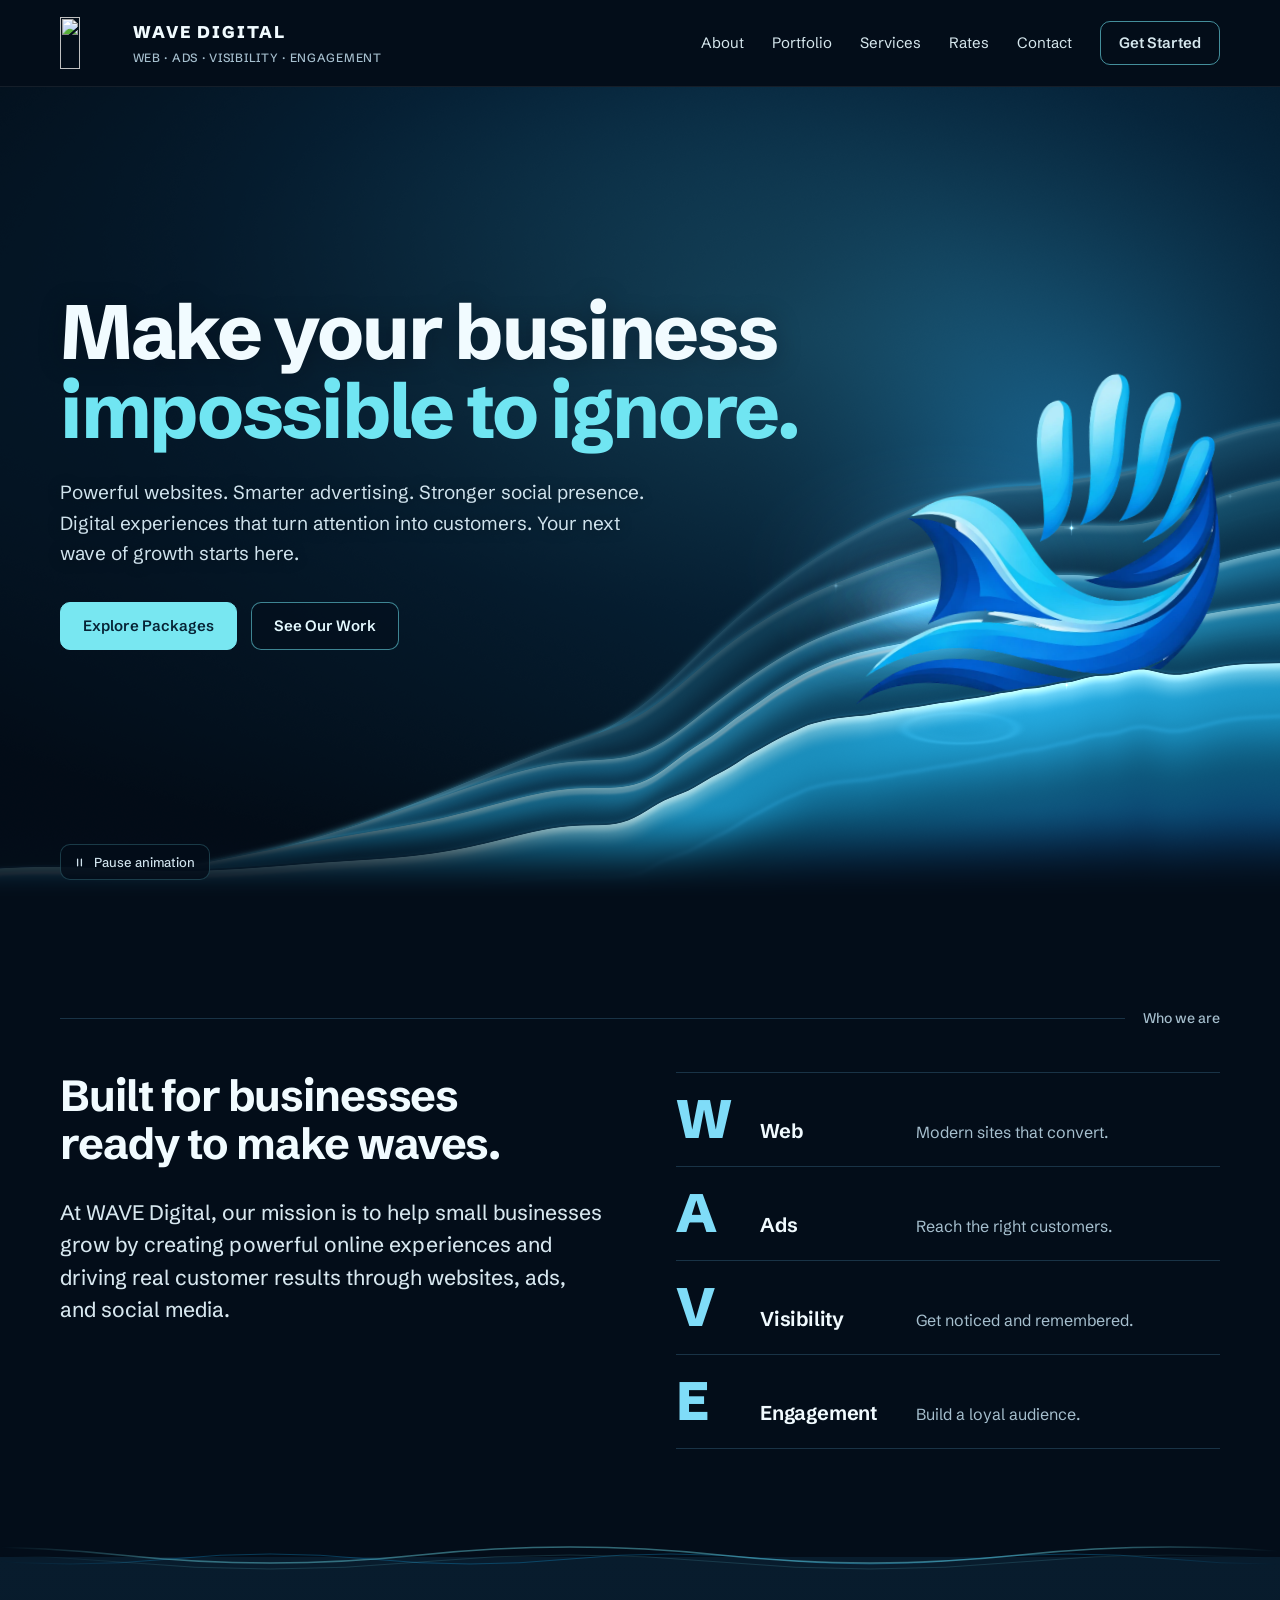
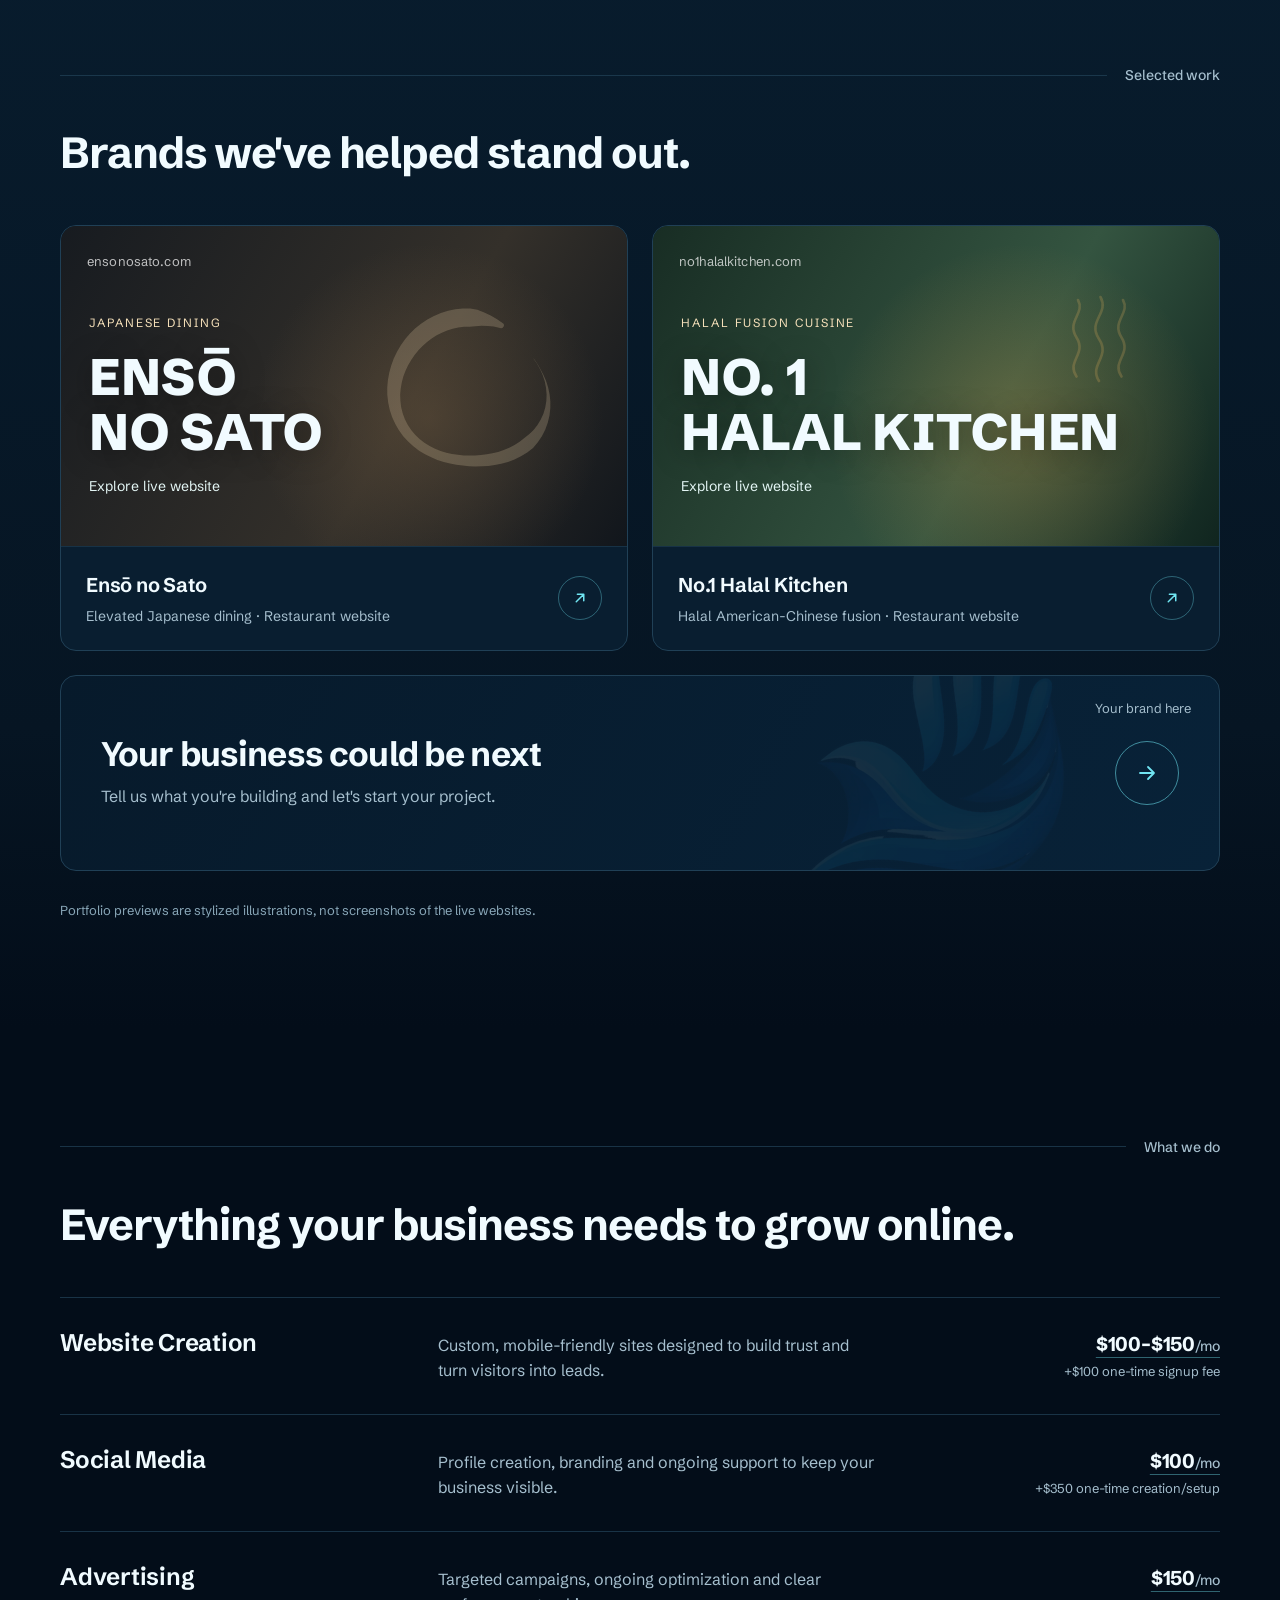
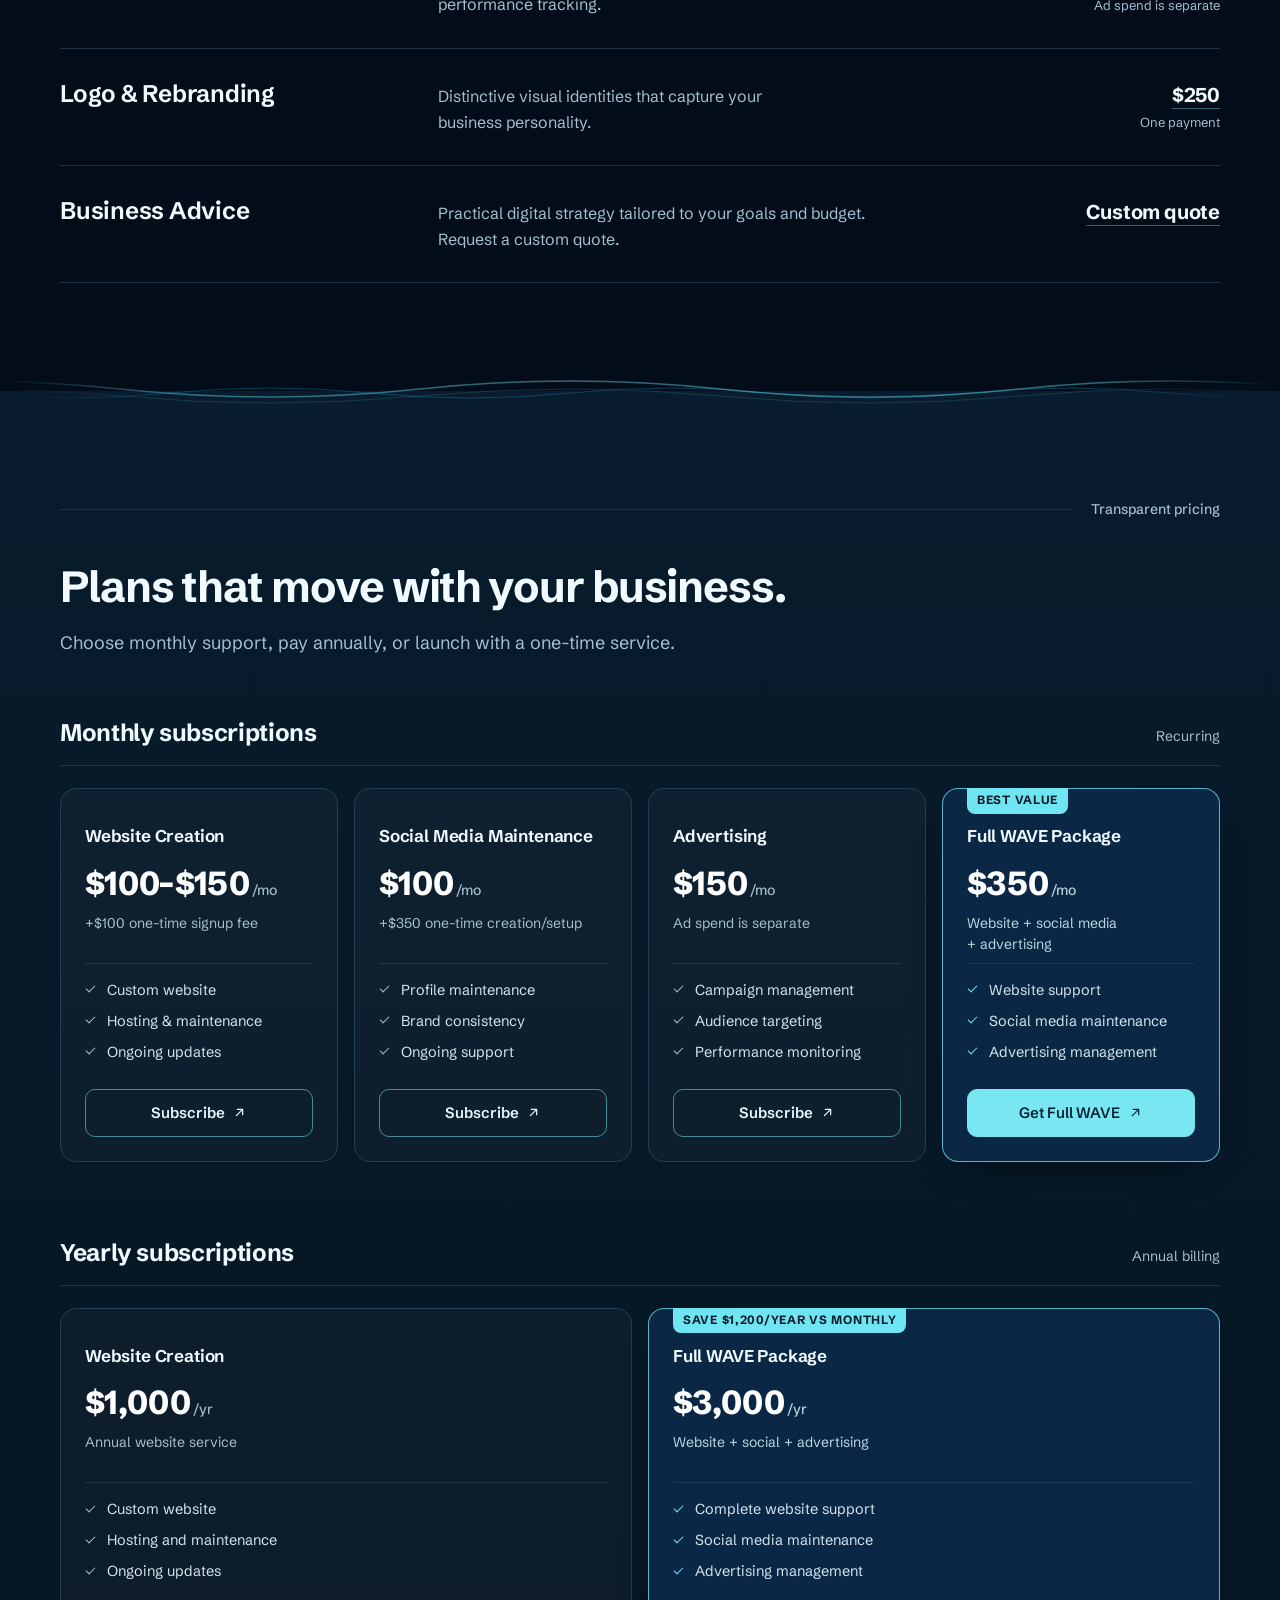
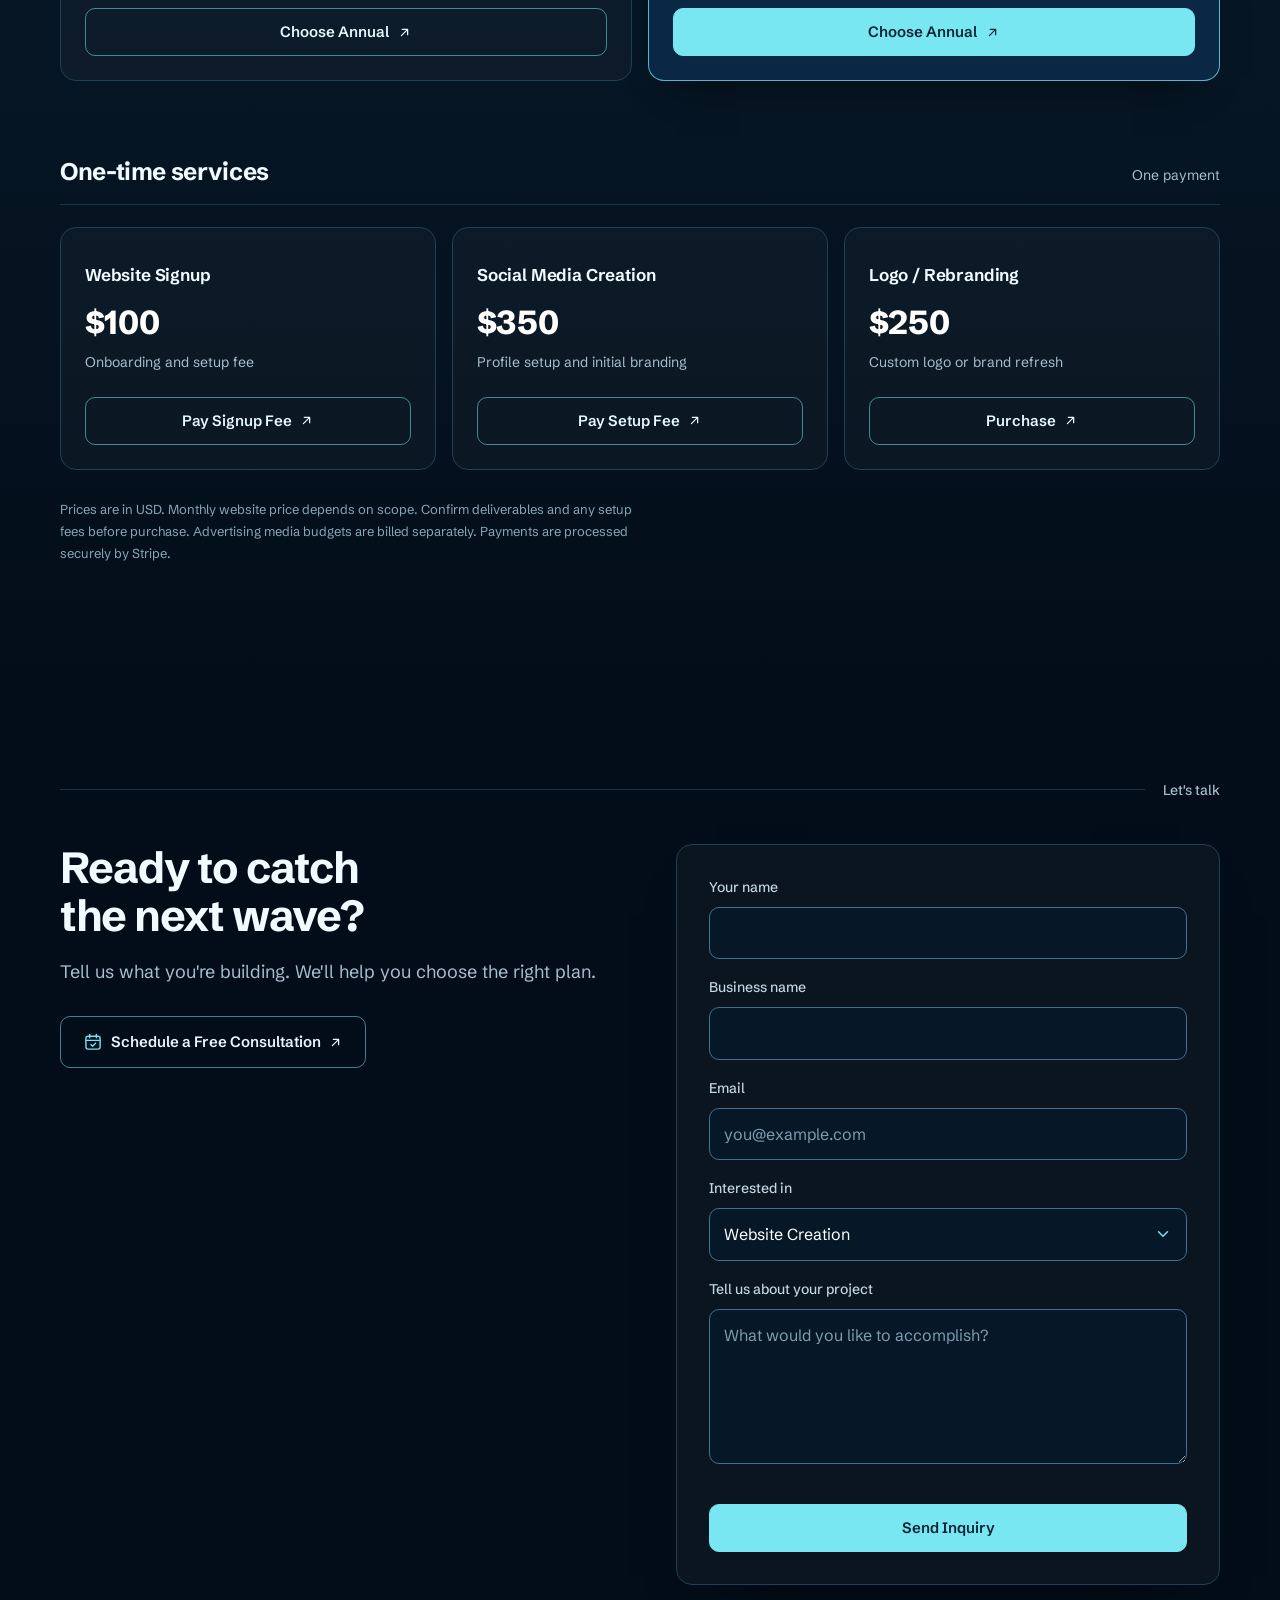
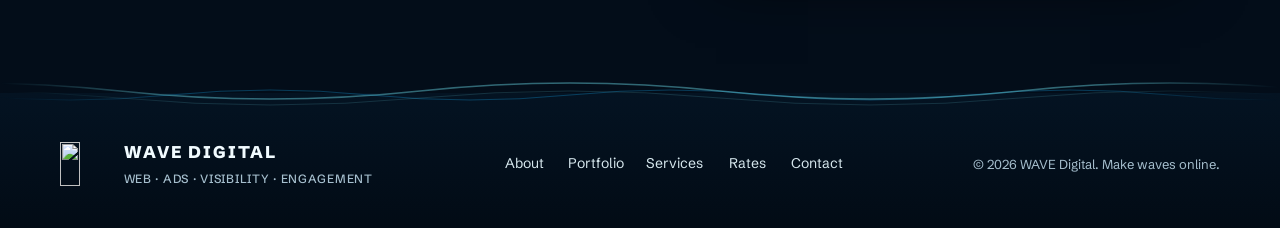
==== commit f2de1862: "Refine the original design: drop the AI-template look, sharpen the wave Same structure, sections, co" ====
--- a/index.html
+++ b/index.html
@@ -46,9 +46,9 @@
 <link rel="apple-touch-icon" href="apple-touch-icon.png">
 <link rel="preconnect" href="https://fonts.googleapis.com">
 <link rel="preconnect" href="https://fonts.gstatic.com" crossorigin>
-<link rel="preload" as="style" href="https://fonts.googleapis.com/css2?family=DM+Sans:wght@400;500;600;700&amp;family=Manrope:wght@400;500;600;700;800&amp;display=swap" onload="this.onload=null;this.rel='stylesheet'">
-<noscript><link rel="stylesheet" href="https://fonts.googleapis.com/css2?family=DM+Sans:wght@400;500;600;700&amp;family=Manrope:wght@400;500;600;700;800&amp;display=swap"></noscript>
-<link rel="preload" as="image" type="image/webp" imagesrcset="wave-logo-420.webp 420w, wave-logo.webp 752w" imagesizes="(max-width:760px) 210px, (max-width:1050px) 300px, 450px">
+<link rel="preload" as="style" href="https://fonts.googleapis.com/css2?family=Schibsted+Grotesk:wght@400..800&amp;display=swap" onload="this.onload=null;this.rel='stylesheet'">
+<noscript><link rel="stylesheet" href="https://fonts.googleapis.com/css2?family=Schibsted+Grotesk:wght@400..800&amp;display=swap"></noscript>
+<link rel="preload" as="image" type="image/webp" imagesrcset="wave-logo-clean-420.webp 420w, wave-logo-clean-752.webp 752w" imagesizes="(max-width:760px) 210px, (max-width:1050px) 300px, 450px">
 <link rel="stylesheet" href="styles.css">
 </head>
 <body>
@@ -76,32 +76,30 @@
 
   <section id="home" class="hero" aria-labelledby="hero-title">
     <canvas class="wave-canvas" aria-hidden="true"></canvas>
-    <div class="hero-art" aria-hidden="true"><picture><source type="image/webp" srcset="wave-logo-420.webp 420w, wave-logo.webp 752w" sizes="(max-width:760px) 210px, (max-width:1050px) 300px, 450px"><img src="wave-logo.png" alt="" width="752" height="668" draggable="false"></picture></div>
+    <div class="hero-art" aria-hidden="true"><picture><source type="image/webp" srcset="wave-logo-clean-420.webp 420w, wave-logo-clean-752.webp 752w" sizes="(max-width:760px) 210px, (max-width:1050px) 300px, 450px"><img src="wave-logo.png" alt="" width="752" height="668" draggable="false"></picture></div>
     <div class="wrap hero-inner">
-      <p class="eyebrow">YOUR NEXT WAVE OF GROWTH STARTS HERE</p>
       <h1 id="hero-title">Make your business<br><em>impossible to ignore.</em></h1>
-      <p>Powerful websites. Smarter advertising. Stronger social presence. Digital experiences that turn attention into customers.</p>
+      <p>Powerful websites. Smarter advertising. Stronger social presence. Digital experiences that turn attention into customers. Your next wave of growth starts here.</p>
       <div class="actions">
-        <a class="btn primary" href="#rates">Explore Packages <span aria-hidden="true">↗</span></a>
-        <a class="btn ghost" href="#portfolio">See Our Work <span aria-hidden="true">→</span></a>
-      </div>
-    </div>
-    <div class="scroll-cue">SCROLL TO EXPLORE ↓</div>
+        <a class="btn primary" href="#rates">Explore Packages</a>
+        <a class="btn ghost" href="#portfolio">See Our Work</a>
+      </div>
+    </div>
     <button class="motion-toggle" id="motionToggle" type="button" hidden><svg class="motion-icon" viewBox="0 0 24 24" aria-hidden="true" focusable="false"><path class="i-pause" d="M8.5 6v12M15.5 6v12"/><path class="i-play" d="M8 5.5v13l11-6.5z"/></svg><span class="motion-label">Pause animation</span></button>
   </section>
 
   <section id="about" class="section" aria-labelledby="about-title">
     <div class="wrap about">
+      <p class="section-label">Who we are</p>
       <div class="about-copy" data-reveal>
-        <p class="eyebrow">WHO WE ARE</p>
-        <h2 id="about-title">Built for businesses<br>ready to <em>make waves.</em></h2>
-        <p class="lead mission">At WAVE Digital, our mission is to help small businesses grow by creating powerful online experiences and driving real customer results through websites, ads, and social media.</p>
-      </div>
-      <div class="four">
-        <article class="card pillar" data-reveal><b class="pillar-letter">W</b><h3>Web</h3><p>Modern sites that convert.</p></article>
-        <article class="card pillar" data-reveal><b class="pillar-letter">A</b><h3>Ads</h3><p>Reach the right customers.</p></article>
-        <article class="card pillar" data-reveal><b class="pillar-letter">V</b><h3>Visibility</h3><p>Get noticed and remembered.</p></article>
-        <article class="card pillar" data-reveal><b class="pillar-letter">E</b><h3>Engagement</h3><p>Build a loyal audience.</p></article>
+        <h2 id="about-title">Built for businesses ready to make waves.</h2>
+        <p class="mission">At WAVE Digital, our mission is to help small businesses grow by creating powerful online experiences and driving real customer results through websites, ads, and social media.</p>
+      </div>
+      <div class="acrostic">
+        <article class="pillar" data-reveal><b class="pillar-letter">W</b><h3>Web</h3><p>Modern sites that convert.</p></article>
+        <article class="pillar" data-reveal><b class="pillar-letter">A</b><h3>Ads</h3><p>Reach the right customers.</p></article>
+        <article class="pillar" data-reveal><b class="pillar-letter">V</b><h3>Visibility</h3><p>Get noticed and remembered.</p></article>
+        <article class="pillar" data-reveal><b class="pillar-letter">E</b><h3>Engagement</h3><p>Build a loyal audience.</p></article>
       </div>
     </div>
   </section>
@@ -109,43 +107,43 @@
   <section id="portfolio" class="section shade" aria-labelledby="portfolio-title">
     <div class="wave-divider" aria-hidden="true"></div>
     <div class="wrap">
+      <p class="section-label">Selected work</p>
       <div class="section-head" data-reveal>
-        <p class="eyebrow">SELECTED WORK</p>
-        <h2 id="portfolio-title">Brands we've helped <em>stand out.</em></h2>
+        <h2 id="portfolio-title">Brands we've helped stand out.</h2>
       </div>
       <div class="portfolio-grid">
         <a class="project" href="https://www.ensonosato.com/" target="_blank" rel="noopener noreferrer" data-reveal>
           <div class="project-visual enso" aria-hidden="true">
-            <svg class="pv-decor enso-ring" viewBox="0 0 200 200" focusable="false"><path d="M150 46c-30-24-84-20-108 18-22 35-8 84 32 99 42 16 88-6 97-48 4-20-1-39-12-52"/></svg>
-            <span class="browser-bar"><span class="dots"><i>●</i> <i>●</i> <i>●</i></span> <span class="url">ensonosato.com</span></span>
-            <div class="preview-content"><span>JAPANESE DINING</span><strong>ENSŌ<br>NO SATO</strong><small>Explore live website ↗</small></div>
+            <svg class="pv-decor enso-ring" viewBox="0 0 200 200" focusable="false"><path d="M138.2 46.6L134.2 42.4L129.7 38.4L124.8 34.6L119.5 31.1L113.6 28.6L107.3 27.3L100.8 26.6L94.3 26.6L87.8 27.2L81.4 28.4L75.1 30.2L69 32.7L63.3 35.6L57.8 39.1L52.6 43.1L47.9 47.4L43.5 52.2L39.5 57.4L36.1 62.8L33.1 68.6L30.6 74.7L28.7 80.9L27.4 87.3L26.8 93.8L26.8 100.4L27.5 106.8L28.9 113.2L30.9 119.3L33.5 125.1L36.7 130.6L40.3 135.6L44.4 140.3L48.8 144.5L53.5 148.2L58.3 151.5L63.3 154.4L68.4 156.9L73.6 159.1L78.8 160.9L84.1 162.6L89.4 163.9L94.8 165L100.4 165.8L106.1 166.3L111.9 166.3L117.9 166L123.9 165.1L130 163.6L136 161.5L141.8 158.7L146.9 154.7L151.6 150.1L155.6 145.1L159 139.6L161.7 133.9L163.7 127.9L165 121.9L165.6 115.9L165.6 109.9L165 104.1L163.9 98.4L162.4 93L160.7 87.7L158.5 82.7L158.3 82.8L160.4 87.8L162.1 93.1L163.2 98.6L163.8 104.2L163.7 109.9L163 115.6L161.6 121.1L159.5 126.4L156.8 131.4L153.5 135.9L149.7 140L145.5 143.4L140.9 146.3L136.2 148.6L131.5 150.9L126.6 152.7L121.6 154.1L116.5 155.1L111.4 155.7L106.3 155.8L101.3 155.7L96.2 155.3L91.2 154.6L86.3 153.6L81.4 152.4L76.6 150.9L71.8 149.1L67.2 147L62.6 144.5L58.3 141.6L54.2 138.3L50.3 134.6L46.9 130.5L43.9 126.1L41.4 121.3L39.4 116.2L38 111L37.2 105.6L37 100.2L37.5 94.7L38.4 89.4L40 84.2L42 79.2L44.4 74.4L47.3 69.9L50.5 65.7L54.1 61.7L57.9 58.1L62 54.8L66.3 51.9L70.8 49.4L75.4 47.2L80.2 45.4L85.1 44.1L90 43.2L95 42.7L100 42.7L105 43.1L109.8 44L114.8 44.7L120 45.4L125.2 46.6L130.3 48.3L135.4 50.6A2.4 2.4 0 0 0 138.2 46.6Z"/></svg>
+            <span class="pv-domain">ensonosato.com</span>
+            <div class="preview-content"><span>JAPANESE DINING</span><strong>ENSŌ<br>NO SATO</strong><small>Explore live website</small></div>
           </div>
           <div class="project-info">
             <div><h3>Ensō no Sato</h3><p>Elevated Japanese dining · Restaurant website</p></div>
-            <span class="project-arrow" aria-hidden="true">↗</span>
+            <span class="project-arrow" aria-hidden="true"><span class="i-ext"></span></span>
             <span class="sr-only">(opens in a new tab)</span>
           </div>
         </a>
         <a class="project" href="https://www.no1halalkitchen.com/" target="_blank" rel="noopener noreferrer" data-reveal>
           <div class="project-visual halal" aria-hidden="true">
             <svg class="pv-decor halal-steam" viewBox="0 0 200 200" focusable="false"><path d="M70 150c-14-20 14-30 0-52s12-32 2-50"/><path d="M100 156c-14-22 16-32 0-56s14-34 2-56"/><path d="M130 150c-14-20 14-30 0-52s12-32 2-50"/></svg>
-            <span class="browser-bar"><span class="dots"><i>●</i> <i>●</i> <i>●</i></span> <span class="url">no1halalkitchen.com</span></span>
-            <div class="preview-content"><span>HALAL FUSION CUISINE</span><strong>NO. 1<br>HALAL KITCHEN</strong><small>Explore live website ↗</small></div>
+            <span class="pv-domain">no1halalkitchen.com</span>
+            <div class="preview-content"><span>HALAL FUSION CUISINE</span><strong>NO. 1<br>HALAL KITCHEN</strong><small>Explore live website</small></div>
           </div>
           <div class="project-info">
             <div><h3>No.1 Halal Kitchen</h3><p>Halal American-Chinese fusion · Restaurant website</p></div>
-            <span class="project-arrow" aria-hidden="true">↗</span>
+            <span class="project-arrow" aria-hidden="true"><span class="i-ext"></span></span>
             <span class="sr-only">(opens in a new tab)</span>
           </div>
         </a>
         <a class="project project-cta" href="#contact" data-reveal>
-          <picture class="cta-mark" aria-hidden="true"><source type="image/webp" srcset="wave-logo-420.webp 420w, wave-logo.webp 752w" sizes="(max-width:760px) 220px, 300px"><img src="wave-logo.png" alt="" width="752" height="668" loading="lazy" decoding="async" draggable="false"></picture>
+          <picture class="cta-mark" aria-hidden="true"><source type="image/webp" srcset="wave-logo-clean-420.webp 420w, wave-logo-clean-752.webp 752w" sizes="(max-width:760px) 220px, 300px"><img src="wave-logo.png" alt="" width="752" height="668" loading="lazy" decoding="async" draggable="false"></picture>
           <div class="cta-body">
-            <p class="eyebrow">YOUR BRAND HERE</p>
             <h3>Your business could be next</h3>
             <p class="cta-line">Tell us what you're building and let's start your project.</p>
           </div>
           <span class="cta-go" aria-hidden="true"><svg viewBox="0 0 24 24" focusable="false"><path d="M5 12h14M13 6l6 6-6 6"/></svg></span>
+          <p class="cta-tag">Your brand here</p>
         </a>
       </div>
       <p class="fine">Portfolio previews are stylized illustrations, not screenshots of the live websites.</p>
@@ -153,37 +151,36 @@
   </section>
 
   <section id="services" class="section" aria-labelledby="services-title">
-    <div class="wave-divider" aria-hidden="true"></div>
     <div class="wrap">
+      <p class="section-label">What we do</p>
       <div class="section-head" data-reveal>
-        <p class="eyebrow">WHAT WE DO</p>
-        <h2 id="services-title">Everything your business needs<br>to <em>grow online.</em></h2>
-      </div>
-      <div class="service-grid">
-        <article class="card service" data-reveal>
-          <div class="service-top"><span class="service-num">01 /</span><span class="service-icon" aria-hidden="true"><svg viewBox="0 0 24 24" focusable="false"><rect x="3" y="4.5" width="18" height="15" rx="2.5"/><path d="M3 9h18M9.5 13l-2 2 2 2M14.5 13l2 2-2 2"/></svg></span></div>
-          <h3>Website Creation</h3>
+        <h2 id="services-title">Everything your business needs to grow online.</h2>
+      </div>
+      <div class="service-list">
+        <article class="service" data-reveal>
+          <h3 id="svc-web">Website Creation</h3>
           <p>Custom, mobile-friendly sites designed to build trust and turn visitors into leads.</p>
-        </article>
-        <article class="card service" data-reveal>
-          <div class="service-top"><span class="service-num">02 /</span><span class="service-icon" aria-hidden="true"><svg viewBox="0 0 24 24" focusable="false"><path d="M20.5 11.5a8.5 8.5 0 0 1-12.3 7.6L3.5 20.5l1.4-4.4A8.5 8.5 0 1 1 20.5 11.5z"/><path d="M8.5 11.5h.01M12 11.5h.01M15.5 11.5h.01"/></svg></span></div>
-          <h3>Social Media</h3>
+          <a class="service-rate" href="#plan-web-mo" aria-describedby="svc-web"><span class="rate-amount">$100–$150<small>/mo</small></span><span class="rate-note">+$100 one-time signup fee</span><span class="sr-only"> (see plan)</span></a>
+        </article>
+        <article class="service" data-reveal>
+          <h3 id="svc-social">Social Media</h3>
           <p>Profile creation, branding and ongoing support to keep your business visible.</p>
-        </article>
-        <article class="card service" data-reveal>
-          <div class="service-top"><span class="service-num">03 /</span><span class="service-icon" aria-hidden="true"><svg viewBox="0 0 24 24" focusable="false"><path d="M3.5 10.5v3a1 1 0 0 0 1 1h2.5l6 4.5v-14l-6 4.5H4.5a1 1 0 0 0-1 1z"/><path d="M16.5 9a4 4 0 0 1 0 6M19 6.5a7.5 7.5 0 0 1 0 11"/></svg></span></div>
-          <h3>Advertising</h3>
+          <a class="service-rate" href="#plan-social-mo" aria-describedby="svc-social"><span class="rate-amount">$100<small>/mo</small></span><span class="rate-note">+$350 one-time creation/setup</span><span class="sr-only"> (see plan)</span></a>
+        </article>
+        <article class="service" data-reveal>
+          <h3 id="svc-ads">Advertising</h3>
           <p>Targeted campaigns, ongoing optimization and clear performance tracking.</p>
-        </article>
-        <article class="card service" data-reveal>
-          <div class="service-top"><span class="service-num">04 /</span><span class="service-icon" aria-hidden="true"><svg viewBox="0 0 24 24" focusable="false"><path d="M12 3l2.1 5.4L19.5 10.5l-5.4 2.1L12 18l-2.1-5.4L4.5 10.5l5.4-2.1z"/><path d="M18.5 16.5l.8 2 2 .8-2 .8-.8 2-.8-2-2-.8 2-.8z"/></svg></span></div>
-          <h3>Logo &amp; Rebranding</h3>
+          <a class="service-rate" href="#plan-ads-mo" aria-describedby="svc-ads"><span class="rate-amount">$150<small>/mo</small></span><span class="rate-note">Ad spend is separate</span><span class="sr-only"> (see plan)</span></a>
+        </article>
+        <article class="service" data-reveal>
+          <h3 id="svc-logo">Logo &amp; Rebranding</h3>
           <p>Distinctive visual identities that capture your business personality.</p>
-        </article>
-        <article class="card service" data-reveal>
-          <div class="service-top"><span class="service-num">05 /</span><span class="service-icon" aria-hidden="true"><svg viewBox="0 0 24 24" focusable="false"><circle cx="12" cy="12" r="8.5"/><path d="M15.5 8.5l-2.2 4.8-4.8 2.2 2.2-4.8z"/></svg></span></div>
-          <h3>Business Advice</h3>
+          <a class="service-rate" href="#plan-logo" aria-describedby="svc-logo"><span class="rate-amount">$250</span><span class="rate-note">One payment</span><span class="sr-only"> (see plan)</span></a>
+        </article>
+        <article class="service" data-reveal>
+          <h3 id="svc-advice">Business Advice</h3>
           <p>Practical digital strategy tailored to your goals and budget. Request a custom quote.</p>
+          <a class="service-rate" href="#contact" aria-describedby="svc-advice"><span class="rate-amount">Custom quote</span></a>
         </article>
       </div>
     </div>
@@ -192,34 +189,34 @@
   <section id="rates" class="section shade" aria-labelledby="rates-title">
     <div class="wave-divider" aria-hidden="true"></div>
     <div class="wrap">
+      <p class="section-label">Transparent pricing</p>
       <div class="section-head" data-reveal>
-        <p class="eyebrow">TRANSPARENT PRICING</p>
-        <h2 id="rates-title">Plans that move<br><em>with your business.</em></h2>
+        <h2 id="rates-title">Plans that move with your business.</h2>
         <p class="lead">Choose monthly support, pay annually, or launch with a one-time service.</p>
       </div>
 
-      <div class="price-heading" data-reveal><h3>Monthly subscriptions</h3><span>RECURRING</span></div>
+      <div class="price-heading" data-reveal><h3>Monthly subscriptions</h3><span>Recurring</span></div>
       <div class="price-grid">
         <article class="card price-card" data-reveal>
           <h4 id="plan-web-mo">Website Creation</h4>
           <div class="price">$100–$150<small>/mo</small></div>
           <p class="price-note">+$100 one-time signup fee</p>
           <ul><li>Custom website</li><li>Hosting &amp; maintenance</li><li>Ongoing updates</li></ul>
-          <button class="btn primary pay" type="button" data-payment="websiteMonthly" aria-describedby="plan-web-mo">Subscribe <span aria-hidden="true">↗</span></button>
+          <button class="btn ghost pay" type="button" data-payment="websiteMonthly" aria-describedby="plan-web-mo">Subscribe <span class="i-ext" aria-hidden="true"></span></button>
         </article>
         <article class="card price-card" data-reveal>
           <h4 id="plan-social-mo">Social Media Maintenance</h4>
           <div class="price">$100<small>/mo</small></div>
           <p class="price-note">+$350 one-time creation/setup</p>
           <ul><li>Profile maintenance</li><li>Brand consistency</li><li>Ongoing support</li></ul>
-          <button class="btn primary pay" type="button" data-payment="socialMonthly" aria-describedby="plan-social-mo">Subscribe <span aria-hidden="true">↗</span></button>
+          <button class="btn ghost pay" type="button" data-payment="socialMonthly" aria-describedby="plan-social-mo">Subscribe <span class="i-ext" aria-hidden="true"></span></button>
         </article>
         <article class="card price-card" data-reveal>
           <h4 id="plan-ads-mo">Advertising</h4>
           <div class="price">$150<small>/mo</small></div>
           <p class="price-note">Ad spend is separate</p>
           <ul><li>Campaign management</li><li>Audience targeting</li><li>Performance monitoring</li></ul>
-          <button class="btn primary pay" type="button" data-payment="adsMonthly" aria-describedby="plan-ads-mo">Subscribe <span aria-hidden="true">↗</span></button>
+          <button class="btn ghost pay" type="button" data-payment="adsMonthly" aria-describedby="plan-ads-mo">Subscribe <span class="i-ext" aria-hidden="true"></span></button>
         </article>
         <article class="card price-card featured" data-reveal>
           <div class="popular">BEST VALUE</div>
@@ -227,18 +224,18 @@
           <div class="price">$350<small>/mo</small></div>
           <p class="price-note">Website + social media + advertising</p>
           <ul><li>Website support</li><li>Social media maintenance</li><li>Advertising management</li></ul>
-          <button class="btn primary pay" type="button" data-payment="bundleMonthly" aria-describedby="plan-bundle-mo">Get Full WAVE <span aria-hidden="true">↗</span></button>
-        </article>
-      </div>
-
-      <div class="price-heading" data-reveal><h3>Yearly subscriptions</h3><span>ANNUAL BILLING</span></div>
+          <button class="btn primary pay" type="button" data-payment="bundleMonthly" aria-describedby="plan-bundle-mo">Get Full WAVE <span class="i-ext" aria-hidden="true"></span></button>
+        </article>
+      </div>
+
+      <div class="price-heading" data-reveal><h3>Yearly subscriptions</h3><span>Annual billing</span></div>
       <div class="price-grid yearly">
         <article class="card price-card" data-reveal>
           <h4 id="plan-web-yr">Website Creation</h4>
           <div class="price">$1,000<small>/yr</small></div>
           <p class="price-note">Annual website service</p>
           <ul><li>Custom website</li><li>Hosting and maintenance</li><li>Ongoing updates</li></ul>
-          <button class="btn primary pay" type="button" data-payment="websiteYearly" aria-describedby="plan-web-yr">Choose Annual <span aria-hidden="true">↗</span></button>
+          <button class="btn ghost pay" type="button" data-payment="websiteYearly" aria-describedby="plan-web-yr">Choose Annual <span class="i-ext" aria-hidden="true"></span></button>
         </article>
         <article class="card price-card featured" data-reveal>
           <div class="popular">SAVE $1,200/YEAR VS MONTHLY</div>
@@ -246,29 +243,29 @@
           <div class="price">$3,000<small>/yr</small></div>
           <p class="price-note">Website + social + advertising</p>
           <ul><li>Complete website support</li><li>Social media maintenance</li><li>Advertising management</li></ul>
-          <button class="btn primary pay" type="button" data-payment="bundleYearly" aria-describedby="plan-bundle-yr">Choose Annual <span aria-hidden="true">↗</span></button>
-        </article>
-      </div>
-
-      <div class="price-heading" data-reveal><h3>One-time services</h3><span>ONE PAYMENT</span></div>
+          <button class="btn primary pay" type="button" data-payment="bundleYearly" aria-describedby="plan-bundle-yr">Choose Annual <span class="i-ext" aria-hidden="true"></span></button>
+        </article>
+      </div>
+
+      <div class="price-heading" data-reveal><h3>One-time services</h3><span>One payment</span></div>
       <div class="price-grid onetime">
         <article class="card price-card" data-reveal>
           <h4 id="plan-signup">Website Signup</h4>
           <div class="price">$100</div>
           <p class="price-note">Onboarding and setup fee</p>
-          <button class="btn ghost pay" type="button" data-payment="websiteSignup" aria-describedby="plan-signup">Pay Signup Fee <span aria-hidden="true">↗</span></button>
+          <button class="btn ghost pay" type="button" data-payment="websiteSignup" aria-describedby="plan-signup">Pay Signup Fee <span class="i-ext" aria-hidden="true"></span></button>
         </article>
         <article class="card price-card" data-reveal>
           <h4 id="plan-social-setup">Social Media Creation</h4>
           <div class="price">$350</div>
           <p class="price-note">Profile setup and initial branding</p>
-          <button class="btn ghost pay" type="button" data-payment="socialSetup" aria-describedby="plan-social-setup">Pay Setup Fee <span aria-hidden="true">↗</span></button>
+          <button class="btn ghost pay" type="button" data-payment="socialSetup" aria-describedby="plan-social-setup">Pay Setup Fee <span class="i-ext" aria-hidden="true"></span></button>
         </article>
         <article class="card price-card" data-reveal>
           <h4 id="plan-logo">Logo / Rebranding</h4>
           <div class="price">$250</div>
           <p class="price-note">Custom logo or brand refresh</p>
-          <button class="btn ghost pay" type="button" data-payment="logo" aria-describedby="plan-logo">Purchase <span aria-hidden="true">↗</span></button>
+          <button class="btn ghost pay" type="button" data-payment="logo" aria-describedby="plan-logo">Purchase <span class="i-ext" aria-hidden="true"></span></button>
         </article>
       </div>
       <p class="fine">Prices are in USD. Monthly website price depends on scope. Confirm deliverables and any setup fees before purchase. Advertising media budgets are billed separately. Payments are processed securely by Stripe.</p>
@@ -276,22 +273,21 @@
   </section>
 
   <section id="contact" class="section" aria-labelledby="contact-title">
-    <div class="wave-divider" aria-hidden="true"></div>
     <div class="wrap contact-grid">
+      <p class="section-label">Let's talk</p>
       <div class="contact-copy" data-reveal>
-        <p class="eyebrow">LET'S TALK</p>
-        <h2 id="contact-title" tabindex="-1">Ready to catch<br><em>the next wave?</em></h2>
+        <h2 id="contact-title" tabindex="-1">Ready to catch the next wave?</h2>
         <p class="lead">Tell us what you're building. We'll help you choose the right plan.</p>
-        <a id="scheduleLink" class="btn schedule" href="#contact"><svg class="btn-icon" viewBox="0 0 24 24" aria-hidden="true" focusable="false"><rect x="3.5" y="5" width="17" height="15.5" rx="2.5"/><path d="M3.5 10h17M8 3v4M16 3v4M9.5 15l2 2 3.5-3.5"/></svg><span class="btn-text">Schedule a Free Consultation <span aria-hidden="true">↗</span></span></a>
+        <a id="scheduleLink" class="btn schedule" href="#contact"><svg class="btn-icon" viewBox="0 0 24 24" aria-hidden="true" focusable="false"><rect x="3.5" y="5" width="17" height="15.5" rx="2.5"/><path d="M3.5 10h17M8 3v4M16 3v4M9.5 15l2 2 3.5-3.5"/></svg><span class="btn-text">Schedule a Free Consultation <span class="i-ext" aria-hidden="true"></span></span></a>
       </div>
       <form id="contactForm" class="contact-form" action="https://formspree.io/f/xpqkaybj" method="POST" data-reveal>
         <div class="field">
           <label for="name">Your name</label>
-          <input id="name" name="name" required placeholder="Your name" autocomplete="name">
+          <input id="name" name="name" required autocomplete="name">
         </div>
         <div class="field">
           <label for="businessName">Business name</label>
-          <input id="businessName" name="businessName" placeholder="Your business" autocomplete="organization">
+          <input id="businessName" name="businessName" autocomplete="organization">
         </div>
         <div class="field">
           <label for="email">Email</label>
@@ -316,7 +312,7 @@
         <input type="text" name="_gotcha" tabindex="-1" autocomplete="off" aria-hidden="true" style="display:none">
 
         <div id="formMessage" class="form-message" role="status" aria-live="polite"></div>
-        <button id="submitBtn" class="btn primary submit" type="submit"><span class="btn-label">Send Inquiry</span> <span class="btn-arrow" aria-hidden="true">↗</span></button>
+        <button id="submitBtn" class="btn primary submit" type="submit"><span class="btn-label">Send Inquiry</span></button>
       </form>
     </div>
   </section>
@@ -336,7 +332,7 @@
       <a href="#services">Services</a>
       <a href="#rates">Rates</a>
       <a href="#contact">Contact</a>
-      <a class="portal-link" data-portal-link hidden>Manage subscription <span aria-hidden="true">↗</span><span class="sr-only"> (opens in a new tab)</span></a>
+      <a class="portal-link" data-portal-link hidden>Manage subscription <span class="i-ext" aria-hidden="true"></span><span class="sr-only"> (opens in a new tab)</span></a>
     </nav>
     <span class="copyright">© 2026 WAVE Digital. Make waves online.</span>
   </div>
@@ -345,7 +341,7 @@
 <div class="toast" id="toastBox">
   <span class="toast-icon" aria-hidden="true"></span>
   <p class="toast-msg" id="toast" role="status" aria-live="polite" aria-atomic="true"></p>
-  <button class="toast-close" id="toastClose" type="button" aria-label="Dismiss notification" hidden><span aria-hidden="true">×</span></button>
+  <button class="toast-close" id="toastClose" type="button" aria-label="Dismiss notification" hidden><svg viewBox="0 0 24 24" aria-hidden="true" focusable="false"><path d="M6.5 6.5l11 11M17.5 6.5l-11 11"/></svg></button>
 </div>
 
 <script src="wave-bg.js" defer></script><script src="script.js" defer></script>
--- a/styles.css
+++ b/styles.css
@@ -8,92 +8,102 @@
   /* logo palette */
   --ice:#b8ecfa;--sky:#7fdcf8;--azure:#12a8ec;--royal:#0b5fd6;--deep:#0a3d9e;
   --line-soft:rgba(32,64,86,.75);
-  --radius:20px;
-  --ease:cubic-bezier(.2,.7,.2,1);
+  --ink:#062335;          /* text on cyan */
+  --text-2:#d0e3ed;       /* secondary text over the hero and on raised surfaces */
+  --surface:rgba(255,255,255,.028);
+  --featured:#0a2846;     /* the recommended plan: the logo's deep blue, not a glow */
+  --radius:16px;          /* surfaces */
+  --radius-sm:10px;       /* controls */
+  --ease:cubic-bezier(.16,1,.3,1);
   --header-h:86px;
+  --font:'Schibsted Grotesk',ui-sans-serif,system-ui,-apple-system,'Segoe UI',Roboto,sans-serif;
+  /* the one drawn "leaves this site" arrow, used as a mask so it takes the text colour */
+  --i-ext:url("data:image/svg+xml,%3Csvg xmlns=%27http://www.w3.org/2000/svg%27 viewBox=%270 0 24 24%27%3E%3Cpath d=%27M7 17 17 7M8.5 7H17v8.5%27 fill=%27none%27 stroke=%27%23000%27 stroke-width=%272%27 stroke-linecap=%27round%27 stroke-linejoin=%27round%27/%3E%3C/svg%3E");
 }
 
 /* ---------- base ---------- */
 *,*::before,*::after{box-sizing:border-box}
-html{scroll-padding-top:96px;-webkit-text-size-adjust:100%}
+html{scroll-padding-top:96px;-webkit-text-size-adjust:100%;scrollbar-color:#24465c var(--bg);accent-color:var(--cyan)}
 /* smooth scrolling is switched on by script.js only for in-page link clicks (and never with reduced motion) */
 html.smooth-scroll{scroll-behavior:smooth}
-body{margin:0;background:var(--bg);color:var(--white);font-family:'DM Sans',system-ui,-apple-system,'Segoe UI',sans-serif;line-height:1.5;overflow-x:hidden;-webkit-font-smoothing:antialiased;-moz-osx-font-smoothing:grayscale}
+body{margin:0;background:var(--bg);color:var(--white);font-family:var(--font);font-size:16px;line-height:1.55;overflow-x:hidden;-webkit-font-smoothing:antialiased;-moz-osx-font-smoothing:grayscale}
 a{color:inherit;text-decoration:none}
 button,input,select,textarea{font:inherit;color:inherit}
 button{cursor:pointer}
 img,svg{max-width:100%;display:block}
-h1,h2,h3,h4{margin:0}
+h1,h2,h3,h4{margin:0;text-wrap:balance}
+p{text-wrap:pretty}
 .wrap{width:min(1160px,calc(100% - 40px));margin:auto}
 ::selection{background:rgba(112,229,242,.3);color:#fff}
 
 /* elements shown later by script.js (e.g. the "Manage subscription" link) stay hidden whatever their display style */
 [hidden]{display:none!important}
 .sr-only{position:absolute!important;width:1px;height:1px;padding:0;margin:-1px;overflow:hidden;clip:rect(0,0,0,0);white-space:nowrap;border:0}
-.skip-link{position:absolute;left:16px;top:12px;z-index:100;background:var(--cyan);color:#062335;font-weight:700;font-size:14px;padding:12px 18px;border-radius:10px;transform:translateY(-160%);transition:transform .2s}
+.skip-link{position:absolute;left:16px;top:12px;z-index:100;background:var(--cyan);color:var(--ink);font-weight:700;font-size:14px;padding:12px 18px;border-radius:var(--radius-sm);transform:translateY(-160%);transition:transform .2s}
 .skip-link:focus{transform:none}
 :focus-visible{outline:2px solid var(--cyan);outline-offset:3px}
 main:focus,h2[tabindex="-1"]:focus{outline:none}
 
+/* drawn arrow for actions that leave the site (Stripe, Calendly, client sites) */
+.i-ext{flex:none;display:inline-block;width:15px;height:15px;background:currentColor;-webkit-mask:var(--i-ext) center/contain no-repeat;mask:var(--i-ext) center/contain no-repeat}
+
 /* ---------- shared type ---------- */
-.eyebrow{display:flex;align-items:flex-start;gap:12px;line-height:18px;text-wrap:balance;color:var(--cyan);font-size:12px;font-weight:700;letter-spacing:.22em;text-transform:uppercase;margin:0}
-.eyebrow::before{content:"";flex:none;width:26px;height:10px;margin-top:4px;background:url("data:image/svg+xml,%3Csvg xmlns='http://www.w3.org/2000/svg' viewBox='0 0 26 10'%3E%3Cpath d='M1.5 6.5c2.6-3.6 5.4-3.6 7.6 0s5 3.6 7.6 0 5-3.6 7.6 0' fill='none' stroke='%2370e5f2' stroke-width='1.8' stroke-linecap='round'/%3E%3C/svg%3E") no-repeat center/contain}
-h2{font:800 clamp(34px,4.1vw,55px)/1.14 Manrope,sans-serif;letter-spacing:-.045em;margin:16px 0 22px;text-wrap:balance}
-h2 em,.hero em{font-style:normal;color:var(--cyan)}
-h3,h4{font-family:Manrope,sans-serif;letter-spacing:-.01em}
-.lead{max-width:660px;color:var(--muted);font-size:17px;line-height:1.9;margin:0}
-.fine{color:#89a7b8;font-size:12px;line-height:1.8;margin:26px 0 0;text-wrap:pretty}
+/* running head: the section's name on a hairline, read after the heading, not stacked on it */
+.section-label{display:flex;align-items:center;gap:18px;margin:0 0 44px;font-size:14px;line-height:20px;font-weight:500;color:var(--muted)}
+.section-label::before{content:"";flex:1 1 auto;height:1px;background:var(--line-soft)}
+h2{font-size:clamp(32px,3.4vw,46px);font-weight:700;line-height:1.1;letter-spacing:-.025em}
+h3,h4{letter-spacing:-.01em}
+.lead{max-width:36em;color:var(--muted);font-size:18px;line-height:1.6;margin:0}
+.section-head .lead{margin-top:18px}
+.fine{color:#89a7b8;font-size:13px;line-height:1.7;margin:28px 0 0;max-width:72ch}
 
 /* ---------- buttons ---------- */
-.btn{position:relative;display:inline-flex;justify-content:center;align-items:center;gap:.45em;border-radius:12px;padding:14px 21px;font-weight:700;font-size:14px;line-height:1.2;text-align:center;border:1px solid #5fd2e6;min-height:48px;transition:transform .25s var(--ease),box-shadow .25s,background-color .25s,color .25s,border-color .25s}
-.btn.primary{background:#78e7f1;color:#062335}
-.btn.ghost{background:#ffffff0b;color:#e5faff}
+/* hover changes fill only; a press nudges 1px. No lift, no glow. */
+.btn{position:relative;display:inline-flex;justify-content:center;align-items:center;gap:.5em;border-radius:var(--radius-sm);padding:14px 22px;font-weight:600;font-size:15px;line-height:1.2;text-align:center;border:1px solid transparent;min-height:48px;transition:background-color .18s,border-color .18s,color .18s,transform .12s}
+.btn.primary{background:#78e7f1;border-color:#78e7f1;color:var(--ink)}
+.btn.ghost,.btn.schedule{background:transparent;border-color:rgba(112,229,242,.55);color:#e5faff}
 @media (hover:hover){
-  .btn:hover{transform:translateY(-3px);box-shadow:0 8px 25px #18cbe32a}
-  .btn.primary:hover{background:#97eff6;box-shadow:0 12px 30px -8px rgba(120,231,241,.55)}
-  .btn.ghost:hover{background:rgba(112,229,242,.12);border-color:#8beef7}
-}
-.btn:active{transform:translateY(-1px)}
+  .btn.primary:hover{background:#a8f2f7;border-color:#a8f2f7}
+  .btn.ghost:hover,.btn.schedule:hover{background:rgba(112,229,242,.1);border-color:var(--cyan)}
+}
+.btn:active{transform:translateY(1px)}
 .btn:disabled,.btn[aria-disabled="true"]{cursor:progress;opacity:.8;transform:none}
 
 /* ---------- header ---------- */
-.header{position:sticky;top:0;z-index:30;background:rgba(3,13,25,.84);-webkit-backdrop-filter:blur(18px);backdrop-filter:blur(18px);border-bottom:1px solid rgba(255,255,255,.08);transition:background-color .3s,box-shadow .3s}
-.header.scrolled{background:rgba(3,13,25,.92);box-shadow:0 14px 34px -18px rgba(0,0,0,.7)}
-/* nothing is behind the header until the page scrolls, so skip the (costly, every-frame) backdrop blur */
-.header:not(.scrolled){-webkit-backdrop-filter:none;backdrop-filter:none}
+/* solid, never blurred: nothing is composited behind it while the page scrolls */
+.header{position:sticky;top:0;z-index:30;background:var(--bg);border-bottom:1px solid rgba(255,255,255,.07);transition:border-color .2s}
+.header.scrolled{border-bottom-color:rgba(112,229,242,.14);box-shadow:0 10px 24px -16px rgba(0,0,0,.75)}
 .nav{display:flex;align-items:center;justify-content:space-between;gap:20px;min-height:var(--header-h)}
-.brand{display:flex;align-items:center;gap:13px;min-width:0;border-radius:12px}
-.brand-text strong{display:block;font:800 17px Manrope,sans-serif;letter-spacing:.14em;white-space:nowrap}
-.brand-text small{display:block;font-size:9px;letter-spacing:.15em;color:var(--muted);margin-top:5px;white-space:nowrap}
-
-.brand-logo,.footer-logo{position:relative;display:grid;place-items:center;isolation:isolate;flex:none}
-.brand-logo::before,.footer-logo::before{content:"";position:absolute;inset:-8px;background:radial-gradient(ellipse,rgba(34,211,238,.3),transparent 70%);filter:blur(12px);z-index:-1;transition:opacity .4s,transform .4s}
+.brand{display:flex;align-items:center;gap:14px;min-width:0;border-radius:12px}
+.brand-text strong{display:block;font-size:17px;font-weight:800;letter-spacing:.12em;white-space:nowrap}
+.brand-text small{display:block;font-size:12px;font-weight:500;letter-spacing:.06em;color:var(--muted);margin-top:4px;white-space:nowrap}
+
+.brand-logo,.footer-logo{position:relative;display:grid;place-items:center;flex:none}
+/* the pointer leaves a ripple on the logo (transform/opacity, one shot) */
 .brand-logo::after,.footer-logo::after{content:"";position:absolute;left:var(--ripple-x,50%);top:var(--ripple-y,50%);width:16px;height:16px;border:2px solid #c4f8ff;border-radius:50%;opacity:0;pointer-events:none;transform:translate(-50%,-50%)}
 .brand-logo.rippling::after,.footer-logo.rippling::after{animation:ripple .8s ease-out}
-.brand-logo img,.footer-logo img{height:52px;width:auto;object-fit:contain;filter:drop-shadow(0 0 8px #35c5e066);transition:transform .25s var(--ease)}
+.brand-logo img,.footer-logo img{height:52px;width:auto;object-fit:contain;transition:transform .3s var(--ease)}
 .footer-logo img{height:44px}
-.brand:hover .brand-logo img,.brand:hover .footer-logo img{transform:scale(1.07)}
-/* the glow behind the logo breathes (opacity only, so it stays on the compositor) */
-.brand-logo::before,.footer-logo::before{animation:glowBreath 4s ease-in-out infinite}
-.brand-logo.pulse::before{animation:logoPulse 1.6s ease-out}
-@keyframes glowBreath{0%,100%{opacity:.45}50%{opacity:1}}
+.brand:hover .brand-logo img,.brand:hover .footer-logo img{transform:scale(1.06)}
+/* when the hero wave breaks, the hand in the header logo waves back once */
+.brand-logo.pulse img{animation:logoWave 1.3s var(--ease)}
 @keyframes ripple{from{opacity:.85;transform:translate(-50%,-50%) scale(.7)}to{opacity:0;transform:translate(-50%,-50%) scale(5)}}
-@keyframes logoPulse{0%{opacity:1;transform:scale(1)}35%{opacity:1;transform:scale(1.45)}100%{opacity:1;transform:scale(1)}}
-
-.links{display:flex;align-items:center;gap:26px;font-size:13.5px;color:#d6e7ed}
-.links a{position:relative;display:inline-flex;align-items:center;min-height:44px;transition:color .2s}
-.links a:not(.nav-cta)::after{content:"";position:absolute;left:0;right:0;bottom:7px;height:2px;border-radius:2px;background:linear-gradient(90deg,var(--cyan),var(--azure));transform:scaleX(0);transform-origin:left;transition:transform .35s var(--ease)}
+@keyframes logoWave{0%{transform:none}28%{transform:translateY(-3px) rotate(-7deg)}56%{transform:translateY(-1px) rotate(3deg)}100%{transform:none}}
+
+.links{display:flex;align-items:center;gap:28px;font-size:15px;color:#d6e7ed}
+.links a{position:relative;display:inline-flex;align-items:center;min-height:44px;transition:color .18s}
+.links a:not(.nav-cta)::after{content:"";position:absolute;left:0;right:0;bottom:8px;height:1.5px;border-radius:2px;background:var(--cyan);transform:scaleX(0);transform-origin:left;transition:transform .35s var(--ease)}
 .links a:hover,.links a[aria-current="true"]{color:var(--cyan)}
 .links a:hover::after,.links a[aria-current="true"]::after{transform:scaleX(1)}
-.nav-cta{border:1px solid #4dcde8;padding:0 20px;border-radius:30px;transition:background-color .25s,color .25s,box-shadow .25s}
-.links .nav-cta:hover{background:var(--cyan);color:#062335;box-shadow:0 8px 24px -8px rgba(112,229,242,.6)}
+.nav-cta{border:1px solid rgba(112,229,242,.6);padding:0 18px;border-radius:var(--radius-sm);font-weight:600;transition:background-color .18s,color .18s,border-color .18s}
+.links .nav-cta:hover{background:var(--cyan);border-color:var(--cyan);color:var(--ink)}
 /* desktop: every text link gets a hit area of at least 44x44px from an invisible layer that
    reaches 10px past each side; the link box itself is unchanged, so its spacing, underline and
-   keyboard focus ring look exactly as before */
+   keyboard focus ring stay where they are */
 @media(min-width:901px){
   .links a:not(.nav-cta)::before{content:"";position:absolute;top:0;bottom:0;left:-10px;right:-10px}
 }
-.menu-toggle{display:none;background:rgba(255,255,255,.03);border:1px solid var(--line);border-radius:12px;width:48px;height:48px;flex-direction:column;align-items:center;justify-content:center;gap:5px;padding:0}
+.menu-toggle{display:none;background:rgba(255,255,255,.03);border:1px solid var(--line);border-radius:var(--radius-sm);width:48px;height:48px;flex-direction:column;align-items:center;justify-content:center;gap:5px;padding:0}
 .menu-toggle span{width:21px;height:2px;border-radius:2px;background:var(--white);transition:transform .25s,opacity .25s}
 .menu-toggle.active span:first-child{transform:translateY(7px) rotate(45deg)}
 .menu-toggle.active span:nth-child(2){opacity:0}
@@ -142,271 +152,224 @@
 /* HERO-LAYOUT:END */
 
 /* hero typography & actions (site) */
-.hero h1{font:800 clamp(44px,6.2vw,82px)/1.12 Manrope,sans-serif;letter-spacing:-.055em;max-width:980px;margin:22px 0;text-shadow:0 2px 24px rgba(2,11,21,.35)}
-.hero h1 em{display:inline;text-shadow:none}
-.hero-inner>p:not(.eyebrow){max-width:560px;color:#d0e3ed;font-size:18px;line-height:1.8;margin:0;text-shadow:0 1px 14px rgba(2,11,21,.45)}
-.actions{display:flex;flex-wrap:wrap;gap:14px;margin-top:30px}
-.hero .btn.ghost{background:rgba(3,13,25,.35)}
+.hero h1{font-size:clamp(44px,6vw,80px);font-weight:750;line-height:1.04;letter-spacing:-.03em;max-width:980px;margin:0 0 26px;text-shadow:0 2px 24px rgba(2,11,21,.35)}
+/* the page's one accent phrase: solid cyan, never clipped or animated */
+.hero h1 em{font-style:normal;color:var(--cyan);text-shadow:none}
+.hero-inner>p{max-width:31em;color:var(--text-2);font-size:19px;line-height:1.6;margin:0;text-shadow:0 1px 14px rgba(2,11,21,.45)}
+.actions{display:flex;flex-wrap:wrap;gap:14px;margin-top:34px}
+.hero .btn.ghost{background:rgba(3,13,25,.45)}
 @media (hover:hover){.hero .btn.ghost:hover{background:rgba(112,229,242,.14)}}
-.scroll-cue{position:absolute;z-index:2;bottom:18px;left:0;right:0;margin:auto;width:max-content;font-size:10px;letter-spacing:.22em;color:#c1e2ed;white-space:nowrap;pointer-events:none;padding:7px 12px 7px 15px;border-radius:99px;background:rgba(3,13,25,.6);border:1px solid rgba(112,229,242,.16)}
-
-/* pause / play control for every looping animation on the page (WCAG 2.2.2) */
-/* the visible pill matches the scroll cue (31px); ::before stretches the tap target to 44px */
-.motion-toggle{position:absolute;z-index:2;left:max(20px,(100% - 1160px) / 2);bottom:18px;display:inline-flex;align-items:center;justify-content:center;gap:9px;min-width:44px;height:31px;padding:0 15px 0 12px;border-radius:99px;background:rgba(3,13,25,.6);border:1px solid rgba(112,229,242,.16);color:#c1e2ed;font-size:10.5px;font-weight:500;letter-spacing:.2em;text-transform:uppercase;white-space:nowrap;-webkit-backdrop-filter:blur(6px);backdrop-filter:blur(6px);transition:border-color .25s,color .25s,background-color .25s}
+
+/* pause / play control for the hero water (WCAG 2.2.2): a quiet solid chip, no blur;
+   ::before stretches the tap target to 44px */
+.motion-toggle{position:absolute;z-index:2;left:max(20px,(100% - 1160px) / 2);bottom:20px;display:inline-flex;align-items:center;justify-content:center;gap:8px;min-width:44px;height:36px;padding:0 14px 0 12px;border-radius:var(--radius-sm);background:rgba(3,13,25,.82);border:1px solid rgba(112,229,242,.22);color:var(--text-2);font-size:13px;font-weight:500;white-space:nowrap;transition:border-color .18s,color .18s}
 .motion-toggle::before{content:"";position:absolute;left:0;right:0;top:50%;height:44px;transform:translateY(-50%)}
 .motion-toggle[hidden]{display:none}
-.motion-icon{flex:none;width:12px;height:12px;fill:none;stroke:currentColor;stroke-width:2.4;stroke-linecap:round;stroke-linejoin:round}
+.motion-icon{flex:none;width:13px;height:13px;fill:none;stroke:currentColor;stroke-width:2.4;stroke-linecap:round;stroke-linejoin:round}
 .motion-icon .i-play{display:none;fill:currentColor;stroke-width:1.6}
 .motion-toggle.is-paused .i-pause{display:none}
 .motion-toggle.is-paused .i-play{display:inline}
-@media (hover:hover){.motion-toggle:hover{color:#fff;border-color:rgba(112,229,242,.6);background:rgba(3,13,25,.8)}}
+@media (hover:hover){.motion-toggle:hover{color:#fff;border-color:rgba(112,229,242,.6)}}
 @media(max-width:760px){
-  /* icon only on phones, so it never runs into the centred scroll cue; the name stays for screen readers */
-  .motion-toggle{left:16px;padding:0;width:31px;min-width:0}
+  /* icon only on phones, clear of the logo in the water; the name stays for screen readers */
+  .motion-toggle{left:16px;padding:0;width:36px;min-width:0}
   .motion-toggle::before{left:50%;width:44px;transform:translate(-50%,-50%)}
   .motion-label{position:absolute;width:1px;height:1px;padding:0;margin:-1px;overflow:hidden;clip:rect(0,0,0,0);white-space:nowrap;border:0}
 }
 @media (prefers-reduced-motion:reduce){.motion-toggle{display:none!important}}
-/* paused: looping decoration stops (one-shot entrance animations are skipped, never frozen mid-way) */
-.motion-paused .wave-divider::before,.motion-paused .wave-divider::after,.motion-paused .price-card.featured,
-.motion-paused .brand-logo::before,.motion-paused .footer-logo::before{animation-play-state:paused!important}
-.motion-paused .scroll-cue,.motion-paused .hero-inner>*{animation:none!important}
+/* paused: the one-shot entrance is skipped, never frozen mid-way */
+.motion-paused .hero-inner>*{animation:none!important}
 
 /* short phones: tighten the copy so the logo and its water stay in the first screen */
 @media(max-width:760px) and (max-height:760px){
-  .hero .hero-inner>h1{margin:14px 0;font-size:clamp(36px,10vw,60px)}
-  .hero-inner>p:not(.eyebrow){line-height:1.6}
+  .hero .hero-inner>h1{margin:0 0 14px;font-size:clamp(34px,9vw,54px)}
+  .hero-inner>p{line-height:1.55}
   .hero .actions{margin-top:20px}
 }
 
-/* headline sheen, triggered by the wave break (onBreak) */
-@supports ((-webkit-background-clip:text) or (background-clip:text)){
-  .hero h1 em{background:linear-gradient(100deg,var(--cyan) 0%,var(--cyan) 40%,#f2feff 50%,var(--cyan) 60%,var(--cyan) 100%) 100% 0/250% 100% no-repeat;-webkit-background-clip:text;background-clip:text;color:transparent;-webkit-text-fill-color:transparent;-webkit-box-decoration-break:slice;box-decoration-break:slice}
-  .hero.is-breaking h1 em{animation:sheen 1.5s var(--ease) both}
-}
-.hero.is-breaking .eyebrow::before{animation:glyphGlow 1.6s ease-out}
-@keyframes sheen{from{background-position:100% 0}to{background-position:0% 0}}
-@keyframes glyphGlow{0%,100%{filter:none}40%{filter:drop-shadow(0 0 6px rgba(112,229,242,.95)) brightness(1.4)}}
-
+/* the copy settles in once, behind the tide: opacity and a short rise, no blur */
 @media (prefers-reduced-motion:no-preference){
-  /* fill "backwards" (not "both"): once finished the animation lets go, so no filter layers linger */
-  .hero-inner>*{animation:heroIn 1s var(--ease) backwards}
-  .hero-inner>.eyebrow{animation-delay:.12s}
-  .hero-inner>h1{animation-delay:.26s}
-  .hero-inner>p:not(.eyebrow){animation-delay:.46s}
-  .hero-inner>.actions{animation-delay:.6s}
-  .scroll-cue{animation:cueIn 1s 1.5s backwards,cueBob 3.2s 2.5s ease-in-out infinite}
-}
-@keyframes heroIn{from{opacity:0;filter:blur(10px)}to{opacity:1;filter:none}}
-@keyframes cueIn{from{opacity:0}to{opacity:1}}
-@keyframes cueBob{0%,100%{transform:translateY(0)}50%{transform:translateY(5px)}}
+  .hero-inner>*{animation:heroIn .7s var(--ease) backwards}
+  .hero-inner>h1{animation-delay:.15s}
+  .hero-inner>p{animation-delay:.3s}
+  .hero-inner>.actions{animation-delay:.42s}
+}
+@keyframes heroIn{from{opacity:0;transform:translateY(10px)}to{opacity:1;transform:none}}
 
 /* =========================================================================
    SECTIONS
    ========================================================================= */
 .section{position:relative;padding:108px 0}
-.shade{background:radial-gradient(ellipse 70% 55% at 88% 0%,rgba(25,80,106,.2),transparent 70%),linear-gradient(180deg,#081c2d,#061523)}
-.section-head{max-width:none}
-.section-head .lead{max-width:660px}
-
-/* thin drifting wave lines between sections (echo the logo's curved gap lines) */
-.wave-divider{position:absolute;left:0;right:0;top:0;height:48px;transform:translateY(-50%);overflow:hidden;pointer-events:none;z-index:1;
-  -webkit-mask-image:linear-gradient(90deg,transparent,#000 14%,#000 86%,transparent);mask-image:linear-gradient(90deg,transparent,#000 14%,#000 86%,transparent)}
-.wave-divider::before,.wave-divider::after{content:"";position:absolute;top:0;bottom:0;left:0;background-repeat:repeat-x;background-position:0 50%}
-.wave-divider::before{width:calc(100% + 1200px);background-size:1200px 48px;animation:driftL 70s linear infinite;
-  background-image:url("data:image/svg+xml,%3Csvg xmlns='http://www.w3.org/2000/svg' width='1200' height='48' viewBox='0 0 1200 48'%3E%3Cg fill='none' stroke='%2370e5f2' stroke-linecap='round'%3E%3Cpath d='M0 22Q150 6 300 22T600 22T900 22T1200 22' stroke-opacity='.42' stroke-width='1.3'/%3E%3Cpath d='M0 29Q150 15 300 29T600 29T900 29T1200 29' stroke-opacity='.15' stroke-width='1'/%3E%3C/g%3E%3C/svg%3E")}
-.wave-divider::after{width:calc(100% + 800px);background-size:800px 48px;animation:driftR 52s linear infinite;
-  background-image:url("data:image/svg+xml,%3Csvg xmlns='http://www.w3.org/2000/svg' width='800' height='48' viewBox='0 0 800 48'%3E%3Cpath d='M0 26Q100 36 200 26T400 26T600 26T800 26' fill='none' stroke='%2312a8ec' stroke-opacity='.3' stroke-width='1' stroke-linecap='round'/%3E%3C/svg%3E")}
-/* only drift while on screen (script.js toggles .in-view) */
-.wave-divider::before,.wave-divider::after{animation-play-state:paused}
-.wave-divider.in-view::before,.wave-divider.in-view::after{animation-play-state:running}
-@keyframes driftL{from{transform:translateX(0)}to{transform:translateX(-1200px)}}
-@keyframes driftR{from{transform:translateX(-800px)}to{transform:translateX(0)}}
-
-/* ---------- cards (shared) ---------- */
-.card{position:relative;overflow:hidden;border:1px solid var(--line);border-radius:var(--radius);background:linear-gradient(180deg,rgba(255,255,255,.045),rgba(255,255,255,.018));padding:24px;transition:transform .35s var(--ease),border-color .35s,box-shadow .35s,background-color .35s}
-.card::after{content:"";position:absolute;inset:0;pointer-events:none;background:linear-gradient(115deg,transparent 35%,rgba(184,236,250,.075) 50%,transparent 65%);transform:translateX(-110%);transition:transform 1s var(--ease)}
-@media (hover:hover){
-  .card:hover{transform:translateY(-5px);border-color:rgba(112,229,242,.6);box-shadow:0 22px 44px -22px rgba(18,168,236,.45)}
-  .card:hover::after{transform:translateX(110%)}
-}
-.card:focus-within{border-color:rgba(112,229,242,.6)}
-
-/* ---------- about ---------- */
-.about{display:grid;grid-template-columns:1fr 1fr;gap:64px;align-items:center}
-.mission{margin-top:4px;padding-left:22px;border-left:2px solid;border-image:linear-gradient(180deg,var(--cyan),var(--royal)) 1}
-.four{display:grid;grid-template-columns:1fr 1fr;gap:16px}
-.pillar{padding:26px 24px 22px}
-.pillar-letter{display:block;font:800 52px/1 Manrope,sans-serif;letter-spacing:-.04em;color:var(--sky);transition:filter .4s,transform .4s var(--ease);transform-origin:left bottom}
-@supports ((-webkit-background-clip:text) or (background-clip:text)){
-  .pillar-letter{background:linear-gradient(160deg,var(--ice) 0%,var(--sky) 28%,var(--azure) 58%,var(--royal) 100%);-webkit-background-clip:text;background-clip:text;color:transparent;-webkit-text-fill-color:transparent;padding-bottom:2px}
-}
-.pillar h3{font-size:18px;font-weight:700;margin:16px 0 6px}
-.pillar p{color:var(--muted);line-height:1.65;font-size:14px;margin:0}
-.pillar::before{content:"";position:absolute;width:160px;height:160px;left:-40px;top:-50px;border-radius:50%;background:radial-gradient(circle,rgba(18,168,236,.22),transparent 65%);opacity:0;transition:opacity .45s;pointer-events:none}
-@media (hover:hover){
-  .pillar:hover::before{opacity:1}
-  .pillar:hover .pillar-letter{filter:drop-shadow(0 0 14px rgba(18,168,236,.55));transform:scale(1.04)}
-}
+/* the deeper water: a darker band that dissolves into the next section */
+.shade{background:linear-gradient(180deg,#081c2d 0%,#061523 72%,var(--bg) 100%)}
+.section-head h2{max-width:22em}
+
+/* the logo's curved gap lines, drawn once where the water deepens (static: nothing to repaint on scroll) */
+.wave-divider{position:absolute;left:0;right:0;top:0;height:48px;transform:translateY(-50%);pointer-events:none;z-index:1;
+  -webkit-mask-image:linear-gradient(90deg,transparent,#000 14%,#000 86%,transparent);mask-image:linear-gradient(90deg,transparent,#000 14%,#000 86%,transparent);
+  background:url("data:image/svg+xml,%3Csvg xmlns='http://www.w3.org/2000/svg' width='1200' height='48' viewBox='0 0 1200 48'%3E%3Cg fill='none' stroke='%2370e5f2' stroke-linecap='round'%3E%3Cpath d='M0 22Q150 6 300 22T600 22T900 22T1200 22' stroke-opacity='.42' stroke-width='1.3'/%3E%3Cpath d='M0 29Q150 15 300 29T600 29T900 29T1200 29' stroke-opacity='.15' stroke-width='1'/%3E%3C/g%3E%3C/svg%3E") repeat-x -180px 50%/1200px 48px,
+    url("data:image/svg+xml,%3Csvg xmlns='http://www.w3.org/2000/svg' width='800' height='48' viewBox='0 0 800 48'%3E%3Cpath d='M0 26Q100 36 200 26T400 26T600 26T800 26' fill='none' stroke='%2312a8ec' stroke-opacity='.3' stroke-width='1' stroke-linecap='round'/%3E%3C/svg%3E") repeat-x -430px 50%/800px 48px}
+
+/* ---------- surfaces (shared) ---------- */
+/* flat, bordered, still: only things that act respond to the pointer */
+.card{position:relative;border:1px solid var(--line);border-radius:var(--radius);background:var(--surface)}
+.card:focus-within{border-color:rgba(112,229,242,.5)}
+
+/* ---------- about: the name is the structure (W·A·V·E) ---------- */
+.about{display:grid;grid-template-columns:minmax(0,1fr) minmax(0,1fr);column-gap:72px;align-items:start}
+.about>.section-label{grid-column:1/-1}
+.mission{margin:28px 0 0;max-width:30em;font-size:21px;line-height:1.55;font-weight:450;color:#d7e7ef}
+.acrostic{border-bottom:1px solid var(--line-soft)}
+.pillar{display:grid;grid-template-columns:64px minmax(0,8.5rem) minmax(0,1fr);column-gap:20px;align-items:baseline;padding:22px 0 20px;border-top:1px solid var(--line-soft)}
+.pillar-letter{font-size:54px;font-weight:800;line-height:.9;letter-spacing:-.02em;color:var(--sky)}
+.pillar h3{font-size:20px;font-weight:650}
+.pillar p{margin:0;color:var(--muted);font-size:16px;line-height:1.5}
 
 /* ---------- portfolio ---------- */
-.portfolio-grid{display:grid;grid-template-columns:repeat(2,minmax(0,1fr));gap:24px;margin-top:44px}
-.project{position:relative;display:flex;flex-direction:column;border:1px solid var(--line);border-radius:var(--radius);overflow:hidden;background:var(--panel);transition:transform .35s var(--ease),border-color .35s,box-shadow .35s}
-@media (hover:hover){
-  .project:hover{transform:translateY(-6px);border-color:var(--cyan);box-shadow:0 26px 54px -26px rgba(18,168,236,.5)}
-}
-.project-visual{height:330px;position:relative;overflow:hidden;padding:22px 24px;isolation:isolate}
-.project-visual::before{content:"";position:absolute;inset:0;z-index:-2;transition:transform 1.2s var(--ease)}
-.project-visual::after{content:"";position:absolute;inset:0;z-index:-1;background:linear-gradient(115deg,transparent 30%,rgba(255,255,255,.09) 48%,transparent 62%);transform:translateX(-100%);transition:transform 1.1s var(--ease);pointer-events:none}
+.portfolio-grid{display:grid;grid-template-columns:repeat(2,minmax(0,1fr));gap:24px;margin-top:48px}
+.project{position:relative;display:flex;flex-direction:column;border:1px solid var(--line);border-radius:var(--radius);overflow:hidden;background:var(--panel);transition:border-color .2s}
+@media (hover:hover){.project:hover{border-color:rgba(112,229,242,.7)}}
+.project-visual{height:320px;position:relative;overflow:hidden;padding:22px 26px;isolation:isolate}
+.project-visual::before{content:"";position:absolute;inset:0;z-index:-2;transition:transform .9s var(--ease)}
 .enso::before{background:radial-gradient(circle at 65% 60%,#85684655,transparent 42%),linear-gradient(120deg,#171b20,#34302a 60%,#11161c)}
 .halal::before{background:radial-gradient(circle at 65% 65%,#e5a14444,transparent 45%),linear-gradient(120deg,#182d24,#345440 60%,#10251f)}
 @media (hover:hover){
-  .project:hover .project-visual::before{transform:scale(1.07)}
-  .project:hover .project-visual::after{transform:translateX(100%)}
-  .project:hover .enso-ring{transform:translateY(-50%) rotate(-4deg) scale(1.06);opacity:1}
+  .project:hover .project-visual::before{transform:scale(1.03)}
+  .project:hover .enso-ring{transform:translateY(-50%) rotate(-16deg);opacity:1}
   .project:hover .halal-steam{transform:translateY(-6px);opacity:1}
 }
-.browser-bar{display:flex;align-items:center;gap:14px;font-size:11px;color:rgba(255,255,255,.75)}
-.browser-bar .dots{display:flex;gap:5px;font-size:9px;letter-spacing:0;line-height:1}
-.browser-bar .dots i{font-style:normal;color:rgba(255,255,255,.5)}
-.browser-bar .dots i:first-child{color:rgba(255,140,120,.75)}
-.browser-bar .dots i:nth-child(2){color:rgba(255,206,120,.75)}
-.browser-bar .dots i:last-child{color:rgba(140,230,170,.75)}
-.browser-bar .url{background:rgba(255,255,255,.07);border:1px solid rgba(255,255,255,.08);border-radius:99px;padding:4px 12px;letter-spacing:.02em}
-.preview-content{position:absolute;inset:70px 28px 22px;display:flex;flex-direction:column;justify-content:center;z-index:1}
-.preview-content>span{letter-spacing:.24em;font-size:11px;color:#f4dfb9}
-.preview-content strong{font:800 clamp(32px,4vw,53px)/1.12 Manrope,sans-serif;letter-spacing:.02em;margin:16px 0;text-shadow:0 4px 30px rgba(0,0,0,.35)}
-.preview-content small{color:#e4f6f5;font-size:13px}
-.pv-decor{position:absolute;right:7%;top:52%;width:44%;max-width:230px;height:auto;aspect-ratio:1;transform:translateY(-50%) rotate(-12deg);opacity:.85;transition:transform 1.2s var(--ease),opacity .6s;pointer-events:none;fill:none;stroke-linecap:round}
-.enso-ring{stroke:rgba(244,223,185,.2);stroke-width:9}
-.halal-steam{stroke:rgba(240,180,95,.2);stroke-width:5;top:12%;right:8%;width:30%;max-width:150px;transform:none}
+/* the client's real address, as plain text (no imitation browser chrome) */
+.pv-domain{position:relative;z-index:1;display:inline-block;font-size:13px;letter-spacing:.01em;color:rgba(255,255,255,.72)}
+.preview-content{position:absolute;inset:64px 28px 24px;display:flex;flex-direction:column;justify-content:center;z-index:1}
+.preview-content>span{letter-spacing:.16em;font-size:12px;color:#f4dfb9}
+.preview-content strong{font-size:clamp(32px,4vw,52px);font-weight:800;line-height:1.08;letter-spacing:.01em;margin:16px 0;text-shadow:0 4px 30px rgba(0,0,0,.35)}
+.preview-content small{color:#e4f6f5;font-size:14px}
+.pv-decor{position:absolute;right:7%;top:52%;width:44%;max-width:230px;height:auto;aspect-ratio:1;transform:translateY(-50%) rotate(-12deg);opacity:.85;transition:transform 1.2s var(--ease),opacity .6s;pointer-events:none}
+/* a brush ensō: it lands, swells and runs dry */
+.enso-ring{fill:rgba(244,223,185,.24)}
+.halal-steam{fill:none;stroke:rgba(240,180,95,.26);stroke-width:3.5;stroke-linecap:round;top:12%;right:8%;width:30%;max-width:150px;transform:none}
 .project-info{display:flex;justify-content:space-between;align-items:center;gap:16px;padding:22px 25px;border-top:1px solid rgba(32,64,86,.6)}
-.project-info h3{font-size:18px;font-weight:700;margin:0 0 6px}
-.project-info p{margin:0;color:var(--muted);font-size:13px}
-.project-arrow{flex:none;display:grid;place-items:center;width:44px;height:44px;border-radius:50%;border:1px solid rgba(112,229,242,.3);font-size:20px;color:var(--cyan);transition:transform .35s var(--ease),background-color .35s,color .35s}
-@media (hover:hover){.project:hover .project-arrow{background:var(--cyan);color:#062335;transform:translate(2px,-2px)}}
+.project-info h3{font-size:20px;font-weight:650;margin:0 0 6px}
+.project-info p{margin:0;color:var(--muted);font-size:14px}
+.project-arrow{flex:none;display:grid;place-items:center;width:44px;height:44px;border-radius:50%;border:1px solid rgba(112,229,242,.35);color:var(--cyan);transition:background-color .2s,color .2s,transform .3s var(--ease)}
+.project-arrow .i-ext{width:18px;height:18px}
+@media (hover:hover){.project:hover .project-arrow{background:var(--cyan);color:var(--ink);transform:translate(2px,-2px)}}
 
 /* call-to-action tile (an invitation to get in touch, not a client) */
-.project-cta{grid-column:1/-1;flex-direction:row;align-items:center;justify-content:space-between;gap:28px;min-height:196px;padding:34px 40px;border:1.5px dashed rgba(112,229,242,.45);background:radial-gradient(ellipse 55% 120% at 82% 50%,rgba(18,168,236,.16),transparent 70%),linear-gradient(120deg,#071a2b,#08233a)}
+.project-cta{grid-column:1/-1;flex-direction:row;align-items:center;justify-content:space-between;gap:28px;min-height:196px;padding:36px 40px;background:linear-gradient(120deg,#071a2b,#082238)}
 .project-cta .cta-body{position:relative;z-index:1;max-width:620px}
-.project-cta h3{font:800 clamp(26px,2.8vw,36px)/1.15 Manrope,sans-serif;letter-spacing:-.035em;margin:14px 0 10px;text-wrap:balance}
-.project-cta .cta-line{margin:0;color:var(--muted);font-size:15px;line-height:1.7}
-.cta-mark{position:absolute;right:13%;top:50%;width:300px;transform:translateY(-50%) rotate(-8deg);opacity:.08;pointer-events:none;transition:opacity .5s,transform 1.2s var(--ease)}
+.project-cta h3{font-size:clamp(26px,2.8vw,34px);font-weight:700;line-height:1.15;letter-spacing:-.025em;margin:0 0 10px}
+.project-cta .cta-line{margin:0;color:var(--muted);font-size:16px;line-height:1.6}
+/* "your brand here" captions the watermark logo, like a placeholder in a layout */
+.cta-tag{position:absolute;z-index:1;top:22px;right:28px;margin:0;font-size:13px;color:var(--muted)}
+.cta-mark{position:absolute;right:13%;top:50%;width:300px;transform:translateY(-50%) rotate(-8deg);opacity:.07;pointer-events:none;transition:opacity .5s,transform 1.2s var(--ease)}
 .cta-mark img{display:block;width:100%;height:auto;-webkit-user-select:none;user-select:none}
-.cta-go{position:relative;z-index:1;flex:none;display:grid;place-items:center;width:64px;height:64px;border-radius:50%;border:1px solid rgba(112,229,242,.55);background:rgba(112,229,242,.06);box-shadow:0 0 0 6px rgba(112,229,242,.04);transition:background-color .35s,transform .35s var(--ease),box-shadow .35s}
-.cta-go svg{width:24px;height:24px;fill:none;stroke:var(--cyan);stroke-width:1.8;stroke-linecap:round;stroke-linejoin:round;transition:stroke .35s}
+.cta-go{position:relative;z-index:1;flex:none;display:grid;place-items:center;width:64px;height:64px;border-radius:50%;border:1px solid rgba(112,229,242,.55);transition:background-color .2s,transform .3s var(--ease)}
+.cta-go svg{width:24px;height:24px;fill:none;stroke:var(--cyan);stroke-width:1.8;stroke-linecap:round;stroke-linejoin:round;transition:stroke .2s}
 @media (hover:hover){
-  .project-cta:hover{border-style:solid;border-color:var(--cyan);box-shadow:0 0 0 1px rgba(112,229,242,.25),0 26px 60px -26px rgba(18,168,236,.6)}
-  .project-cta:hover .cta-mark{opacity:.14;transform:translateY(-50%) rotate(-4deg) scale(1.04)}
-  .project-cta:hover .cta-go{background:var(--cyan);transform:translateX(4px);box-shadow:0 0 0 8px rgba(112,229,242,.1)}
-  .project-cta:hover .cta-go svg{stroke:#062335}
-}
-
-
-/* ---------- services ---------- */
-.service-grid{display:grid;grid-template-columns:repeat(6,minmax(0,1fr));gap:18px;margin-top:42px}
-.service{grid-column:span 2;padding:28px 26px 26px}
-.service:nth-child(n+4){grid-column:span 3}
-.service-top{display:flex;align-items:center;justify-content:space-between;gap:12px}
-.service-num{color:var(--cyan);font-size:12px;font-weight:700;letter-spacing:.14em}
-.service-icon{display:grid;place-items:center;width:46px;height:46px;border-radius:13px;border:1px solid rgba(112,229,242,.24);background:radial-gradient(circle at 30% 25%,rgba(112,229,242,.16),rgba(112,229,242,.03));transition:border-color .35s,box-shadow .35s}
-.service-icon svg{width:24px;height:24px;fill:none;stroke:var(--cyan);stroke-width:1.5;stroke-linecap:round;stroke-linejoin:round}
-.service h3{font-size:21px;font-weight:700;margin:26px 0 8px}
-.service p{color:var(--muted);line-height:1.7;font-size:14px;margin:0}
-@media (hover:hover){.service:hover .service-icon{border-color:rgba(112,229,242,.6);box-shadow:0 0 22px -4px rgba(112,229,242,.45)}}
+  .project-cta:hover .cta-mark{opacity:.12;transform:translateY(-50%) rotate(-4deg) scale(1.03)}
+  .project-cta:hover .cta-go{background:var(--cyan);transform:translateX(4px)}
+  .project-cta:hover .cta-go svg{stroke:var(--ink)}
+}
+
+/* ---------- services: one connected job, read like an index with its prices ---------- */
+.service-list{margin-top:48px;border-bottom:1px solid var(--line-soft)}
+.service{display:grid;grid-template-columns:minmax(0,5fr) minmax(0,7fr) minmax(0,4fr);column-gap:40px;align-items:baseline;padding:30px 0;border-top:1px solid var(--line-soft)}
+.service h3{font-size:24px;font-weight:650;line-height:1.25}
+.service p{margin:0;max-width:44ch;color:var(--muted);font-size:16px;line-height:1.6}
+.service-rate{justify-self:end;display:grid;justify-items:end;gap:3px;min-height:44px;text-align:right}
+.rate-amount{font-size:20px;font-weight:700;letter-spacing:-.01em;font-variant-numeric:lining-nums;color:var(--white);text-decoration:underline 1px rgba(112,229,242,.4);text-underline-offset:6px;transition:text-decoration-color .18s}
+.rate-amount small{font-size:14px;font-weight:500;letter-spacing:0;color:var(--muted)}
+.rate-note{font-size:13px;line-height:1.4;color:var(--muted)}
+@media (hover:hover){.service-rate:hover .rate-amount{text-decoration-color:var(--cyan);text-decoration-thickness:2px}}
 
 /* ---------- rates ---------- */
-.price-heading{display:flex;justify-content:space-between;align-items:center;gap:12px;margin:64px 0 22px;padding-bottom:16px;border-bottom:1px solid var(--line-soft)}
+.price-heading{display:flex;justify-content:space-between;align-items:baseline;gap:12px;margin:72px 0 22px;padding-bottom:14px;border-bottom:1px solid var(--line-soft)}
 .section-head+.price-heading{margin-top:56px}
-.price-heading h3{font-size:26px;font-weight:800;letter-spacing:-.025em}
-.price-heading span{flex:none;font-size:11px;font-weight:700;letter-spacing:.2em;color:var(--cyan);border:1px solid rgba(112,229,242,.3);border-radius:99px;padding:7px 13px}
+.price-heading h3{font-size:24px;font-weight:700;letter-spacing:-.015em}
+.price-heading span{flex:none;font-size:14px;color:var(--muted)}
 .price-grid{display:grid;grid-template-columns:repeat(4,minmax(0,1fr));gap:16px}
 .price-grid.yearly{grid-template-columns:repeat(2,minmax(0,1fr))}
 .price-grid.onetime{grid-template-columns:repeat(3,minmax(0,1fr))}
 .price-card{display:flex;flex-direction:column;min-width:0;padding:30px 24px 24px}
-.price-card h4{font-size:17px;font-weight:700;margin:4px 0 18px}
-.price{font:800 clamp(30px,2.9vw,40px)/1.05 Manrope,sans-serif;letter-spacing:-.035em;white-space:nowrap;color:#fff}
-.price small{font:500 13px 'DM Sans',sans-serif;letter-spacing:0;color:var(--muted);margin-left:3px}
-.price-note{color:var(--muted);font-size:13px;line-height:1.6;min-height:42px;margin:12px 0 0}
-.price-card ul{list-style:none;padding:16px 0 0;margin:6px 0 26px;border-top:1px solid var(--line-soft);color:#d5e5ed;font-size:13.5px;line-height:1.5;display:grid;gap:10px}
-.price-card li{position:relative;padding-left:26px}
-.price-card li::before{content:"";position:absolute;left:0;top:2px;width:16px;height:16px;border-radius:50%;background:rgba(112,229,242,.12)}
-.price-card li::after{content:"";position:absolute;left:5px;top:5.5px;width:6px;height:3.5px;border-left:1.6px solid var(--cyan);border-bottom:1.6px solid var(--cyan);transform:rotate(-45deg)}
+.price-card h4{font-size:17px;font-weight:650;margin:4px 0 16px}
+/* service prices link here: land the whole card clear of the sticky header, not just its title */
+.price-card h4{scroll-margin-top:48px}
+.price{font-size:clamp(28px,2.6vw,38px);font-weight:750;line-height:1.05;letter-spacing:-.02em;white-space:nowrap;color:#fff;font-variant-numeric:lining-nums}
+.price small{font-size:14px;font-weight:500;letter-spacing:0;color:var(--muted);margin-left:3px}
+.price-note{color:var(--muted);font-size:14px;line-height:1.5;min-height:42px;margin:12px 0 0}
+.price-card ul{list-style:none;padding:16px 0 0;margin:8px 0 26px;border-top:1px solid var(--line-soft);color:#d5e5ed;font-size:14.5px;line-height:1.45;display:grid;gap:10px}
+.price-card li{position:relative;padding-left:22px}
+.price-card li::before{content:"";position:absolute;left:1px;top:.4em;width:9px;height:5px;border-left:1.5px solid var(--muted);border-bottom:1.5px solid var(--muted);transform:rotate(-45deg)}
 .price-card .btn{margin-top:auto;width:100%}
-.price-grid.onetime .price-note{min-height:0;margin-bottom:26px}
-.price-card.featured{border-color:#70e5f2;background:radial-gradient(ellipse 90% 60% at 50% 0%,rgba(112,229,242,.14),transparent 70%),linear-gradient(180deg,#0d3a4c,#0a2b3c);box-shadow:0 0 0 1px rgba(112,229,242,.18),0 0 34px -6px rgba(112,229,242,.22)}
-.price-card.featured .price{color:#fff}
+.price-grid.onetime .price-note{min-height:0;margin-bottom:24px}
+/* the recommended plans: the logo's deep blue and a cyan edge; only they carry the solid button */
+.price-card.featured{border-color:rgba(112,229,242,.75);background:var(--featured);box-shadow:0 22px 40px -28px rgba(0,0,0,.85)}
 .price-card.featured .price-note,.price-card.featured .price small{color:#bcd6e2}
-/* the badge hangs from the top edge like a tab, so plan names and prices line up across each row */
-.popular{position:absolute;top:0;left:24px;margin:0;font-size:10px;line-height:1.2;font-weight:800;letter-spacing:.08em;color:#051c2b;background:var(--cyan);padding:5px 10px;border-radius:0 0 8px 8px;box-shadow:0 6px 18px -6px rgba(112,229,242,.7)}
-@media (prefers-reduced-motion:no-preference){
-  .price-card.featured{animation:featuredGlow 5s ease-in-out infinite;animation-play-state:paused}
-  .price-card.featured.in-view{animation-play-state:running}
-  /* box-shadow can't animate on the compositor: hold the breath while the page scrolls */
-  .is-scrolling .price-card.featured{animation-play-state:paused}
-}
-@keyframes featuredGlow{0%,100%{box-shadow:0 0 0 1px rgba(112,229,242,.18),0 0 30px -8px rgba(112,229,242,.18)}50%{box-shadow:0 0 0 1px rgba(112,229,242,.38),0 0 46px -4px rgba(112,229,242,.34)}}
+.price-card.featured li::before{border-color:var(--sky)}
+/* the tab hangs from the top edge, so plan names and prices line up across each row */
+.popular{position:absolute;top:-1px;left:24px;margin:0;font-size:12px;line-height:1.2;font-weight:700;letter-spacing:.06em;color:#051c2b;background:var(--cyan);padding:5px 10px 6px;border-radius:0 0 8px 8px}
 
 /* ---------- contact ---------- */
-.contact-grid{display:grid;grid-template-columns:1fr 1fr;gap:70px;align-items:center}
-.contact-copy .lead{margin-bottom:30px}
-.btn.schedule{padding:16px 24px;font-size:15px;min-height:56px;color:#e9fcff;border-color:#5fd2e6;background:linear-gradient(135deg,rgba(112,229,242,.18),rgba(18,168,236,.08));box-shadow:0 0 0 5px rgba(112,229,242,.06),0 14px 34px -14px rgba(18,168,236,.6)}
-.btn.schedule .btn-text{text-wrap:balance}
-.btn-icon{flex:none;width:20px;height:20px;fill:none;stroke:var(--cyan);stroke-width:1.7;stroke-linecap:round;stroke-linejoin:round;transition:stroke .25s}
-@media (hover:hover){
-  .btn.schedule:hover{background:var(--cyan);color:#062335;box-shadow:0 0 0 7px rgba(112,229,242,.1),0 16px 36px -12px rgba(112,229,242,.6)}
-  .btn.schedule:hover .btn-icon{stroke:#062335}
-}
-.contact-form{display:grid;gap:16px;border:1px solid var(--line);border-radius:var(--radius);background:linear-gradient(180deg,rgba(255,255,255,.05),rgba(255,255,255,.02));padding:30px;box-shadow:0 30px 60px -40px rgba(0,0,0,.8)}
+.contact-grid{display:grid;grid-template-columns:minmax(0,1fr) minmax(0,1fr);column-gap:72px;align-items:start}
+.contact-grid>.section-label{grid-column:1/-1}
+.contact-copy .lead{margin:18px 0 30px}
+/* the invitation stays beside the form while it is filled in */
+@media(min-width:901px){.contact-copy{position:sticky;top:calc(var(--header-h) + 40px)}}
+.btn.schedule{padding:15px 22px;min-height:52px}
+.btn.schedule .btn-text{display:inline-flex;align-items:center;gap:.5em;text-wrap:balance}
+.btn-icon{flex:none;width:20px;height:20px;fill:none;stroke:var(--cyan);stroke-width:1.7;stroke-linecap:round;stroke-linejoin:round}
+.contact-form{display:grid;gap:18px;border:1px solid var(--line);border-radius:var(--radius);background:rgba(255,255,255,.03);padding:32px;box-shadow:0 30px 60px -40px rgba(0,0,0,.8)}
 .field{display:grid;gap:8px}
-.contact-form label{font-size:13px;font-weight:500;color:#c2d7e3}
-.contact-form input,.contact-form select,.contact-form textarea{background:#061827;color:#fff;border:1px solid #43708e;border-radius:12px;padding:13px 14px;width:100%;min-height:48px;outline:none;transition:border-color .2s,box-shadow .2s,background-color .2s}
+.contact-form label{font-size:14px;font-weight:500;color:#c2d7e3}
+.contact-form input,.contact-form select,.contact-form textarea{background:#061827;color:#fff;border:1px solid #43708e;border-radius:var(--radius-sm);padding:13px 14px;width:100%;min-height:48px;caret-color:var(--cyan);transition:border-color .15s,background-color .15s}
 .contact-form textarea{resize:vertical;min-height:132px;line-height:1.6}
 .contact-form ::placeholder{color:#7f9cb0;opacity:1}
 .contact-form input:hover,.contact-form select:hover,.contact-form textarea:hover{border-color:#56819e}
-.contact-form input:focus,.contact-form select:focus,.contact-form textarea:focus{border-color:var(--cyan);background:#07202f;box-shadow:0 0 0 3px rgba(112,229,242,.22)}
+.contact-form input:focus,.contact-form select:focus,.contact-form textarea:focus{border-color:var(--cyan);background-color:#07202f}
+/* fields get the same visible ring as every other stop on the page */
+.contact-form input:focus-visible,.contact-form select:focus-visible,.contact-form textarea:focus-visible{outline:2px solid var(--cyan);outline-offset:2px}
 .contact-form select{-webkit-appearance:none;appearance:none;padding-right:44px;cursor:pointer;
   background:#061827 url("data:image/svg+xml,%3Csvg xmlns='http://www.w3.org/2000/svg' viewBox='0 0 24 24'%3E%3Cpath d='M6 9l6 6 6-6' fill='none' stroke='%2370e5f2' stroke-width='2' stroke-linecap='round' stroke-linejoin='round'/%3E%3C/svg%3E") no-repeat right 14px center/18px}
 .contact-form select:focus{background-color:#07202f}
 .contact-form select option{background:#061827;color:#fff}
-.contact-form .touched:invalid,.contact-form [aria-invalid="true"]{border-color:#ff9d90;box-shadow:0 0 0 3px rgba(255,157,144,.16);padding-right:44px;
+.contact-form .touched:invalid,.contact-form [aria-invalid="true"]{border-color:#ff9d90;padding-right:44px;
   background:#1a1520 url("data:image/svg+xml,%3Csvg xmlns='http://www.w3.org/2000/svg' viewBox='0 0 24 24'%3E%3Ccircle cx='12' cy='12' r='9' fill='none' stroke='%23ff9d90' stroke-width='1.8'/%3E%3Cpath d='M12 7.5v5.5M12 16.2v.3' stroke='%23ff9d90' stroke-width='2' stroke-linecap='round'/%3E%3C/svg%3E") no-repeat right 14px top 14px/18px}
-.form-message{font-size:13.5px;line-height:1.55;display:flex;gap:10px;align-items:flex-start;border-radius:12px;padding:12px 14px;border:1px solid transparent}
+.form-message{font-size:14px;line-height:1.55;display:flex;gap:10px;align-items:flex-start;border-radius:var(--radius-sm);padding:12px 14px;border:1px solid transparent}
 .form-message:empty{padding:0;border:0}
-.form-message::before{flex:none;display:grid;place-items:center;width:20px;height:20px;border-radius:50%;font:800 12px/1 Manrope,sans-serif}
+.form-message::before{flex:none;display:grid;place-items:center;width:20px;height:20px;border-radius:50%;font-size:12px;font-weight:800;line-height:1}
 .form-message[data-state="success"]{color:#c4f6dc;border-color:rgba(122,240,180,.4);background:rgba(122,240,180,.08)}
-/* the glyphs are decorative: the empty alternative text keeps them out of the announced status */
-.form-message[data-state="success"]::before{content:"✓";content:"✓" / "";background:#7af0b4;color:#062335}
+/* the marks are decorative: the empty alternative text keeps them out of the announced status */
+.form-message[data-state="success"]::before{content:"";background:#7af0b4 url("data:image/svg+xml,%3Csvg xmlns=%27http://www.w3.org/2000/svg%27 viewBox=%270 0 24 24%27%3E%3Cpath d=%27M6 12.5l4 4L18 8%27 fill=%27none%27 stroke=%27%23062335%27 stroke-width=%272.6%27 stroke-linecap=%27round%27 stroke-linejoin=%27round%27/%3E%3C/svg%3E") center/16px no-repeat}
 .form-message[data-state="error"]{color:#ffd0c8;border-color:rgba(255,157,144,.45);background:rgba(255,157,144,.08)}
 .form-message[data-state="error"]::before{content:"!";content:"!" / "";background:#ff9d90;color:#2a0d08}
 .form-message[data-state="info"]{color:#ffe7bd;border-color:rgba(255,212,140,.42);background:rgba(255,212,140,.07)}
 .form-message[data-state="info"]::before{content:"i";content:"i" / "";background:#ffd48c;color:#2a1a02}
 .form-message:empty::before{content:none}
 .btn.submit{margin-top:4px;width:100%}
-.btn.submit.is-sending .btn-arrow{display:none}
-.btn.submit.is-sending::before{content:"";width:16px;height:16px;border-radius:50%;border:2px solid rgba(6,35,53,.3);border-top-color:#062335;animation:spin .8s linear infinite}
+.btn.submit.is-sending::before{content:"";width:16px;height:16px;border-radius:50%;border:2px solid rgba(6,35,53,.3);border-top-color:var(--ink);animation:spin .8s linear infinite}
 @keyframes spin{to{transform:rotate(360deg)}}
 
 /* ---------- footer ---------- */
 .site-footer{position:relative;padding:46px 0 40px;background:linear-gradient(180deg,#041322,#020b15)}
 .footer{display:grid;grid-template-columns:auto 1fr auto;align-items:center;gap:28px}
-.footer-nav{display:flex;justify-content:center;flex-wrap:wrap;gap:4px 22px;font-size:13.5px;color:#d6e7ed}
-.footer-nav a{display:inline-flex;align-items:center;justify-content:center;min-height:44px;min-width:44px;transition:color .2s}
-.footer-nav a:hover{color:var(--cyan)}
-.footer-nav .portal-link{gap:.35em}
-.copyright{font-size:12px;color:var(--muted)}
+.footer-nav{display:flex;justify-content:center;flex-wrap:wrap;gap:4px 22px;font-size:14px;color:#d6e7ed}
+.footer-nav a{display:inline-flex;align-items:center;justify-content:center;min-height:44px;min-width:44px;text-decoration:underline 1px transparent;text-underline-offset:5px;transition:color .18s,text-decoration-color .18s}
+.footer-nav a:hover{color:var(--cyan);text-decoration-color:currentColor}
+.footer-nav .portal-link{gap:.4em}
+.copyright{font-size:13px;color:var(--muted)}
 
 /* ---------- toast ---------- */
 /* Phones and tablets: centred just under the sticky header, clear of the contact form the notice
    points to. Centred with auto margins (not a transform), so a shown toast has no transform and
-   script.js can measure exactly where it sits. */
-.toast{position:fixed;left:0;right:0;top:calc(var(--header-h) + 10px);z-index:60;display:flex;align-items:center;gap:12px;width:max-content;max-width:min(560px,calc(100% - 32px));margin:0 auto;padding:12px 8px 12px 16px;border-radius:16px;border:1px solid rgba(112,229,242,.45);background:rgba(8,27,43,.94);-webkit-backdrop-filter:blur(14px);backdrop-filter:blur(14px);box-shadow:0 24px 50px -20px rgba(0,0,0,.85),0 0 0 4px rgba(112,229,242,.05);opacity:0;transform:translateY(-18px);pointer-events:none;transition:opacity .3s var(--ease),transform .35s var(--ease)}
+   script.js can measure exactly where it sits. Solid, never blurred. */
+.toast{position:fixed;left:0;right:0;top:calc(var(--header-h) + 10px);z-index:60;display:flex;align-items:center;gap:12px;width:max-content;max-width:min(560px,calc(100% - 32px));margin:0 auto;padding:12px 8px 12px 16px;border-radius:14px;border:1px solid rgba(112,229,242,.4);background:#0a1f31;box-shadow:0 24px 48px -20px rgba(0,0,0,.85);opacity:0;transform:translateY(-18px);pointer-events:none;transition:opacity .3s var(--ease),transform .35s var(--ease)}
 /* the other edge of the screen: script.js switches to it when the usual spot would cover the
    button that raised the notice, the focused element or a form field */
 .toast.toast-alt{top:auto;bottom:24px;transform:translateY(18px)}
 .toast.show{opacity:1;transform:none;pointer-events:auto}
-.toast-icon{flex:none;display:grid;place-items:center;width:28px;height:28px;border-radius:50%;background:rgba(112,229,242,.14);border:1px solid rgba(112,229,242,.5)}
-.toast-icon::before{content:"i";font:800 13px/1 Manrope,sans-serif;color:var(--cyan)}
+.toast-icon{flex:none;display:grid;place-items:center;width:28px;height:28px;border-radius:50%;background:rgba(112,229,242,.12);border:1px solid rgba(112,229,242,.5)}
+.toast-icon::before{content:"i";font-size:13px;font-weight:800;line-height:1;color:var(--cyan)}
 .toast[data-tone="error"]{border-color:rgba(255,157,144,.5)}
 .toast[data-tone="error"] .toast-icon{background:rgba(255,157,144,.14);border-color:rgba(255,157,144,.55)}
 .toast[data-tone="error"] .toast-icon::before{content:"!";color:#ff9d90}
@@ -417,7 +380,8 @@
 @media(min-width:901px){
   .toast{right:auto;left:24px;top:calc(var(--header-h) + 14px);margin:0;max-width:min(560px,calc(50% - 48px))}
 }
-.toast-close{flex:none;width:44px;height:44px;border-radius:12px;border:0;background:transparent;color:#c1e2ed;font-size:22px;line-height:1;display:grid;place-items:center}
+.toast-close{flex:none;width:44px;height:44px;border-radius:var(--radius-sm);border:0;background:transparent;color:#c1e2ed;display:grid;place-items:center}
+.toast-close svg{width:18px;height:18px;fill:none;stroke:currentColor;stroke-width:2;stroke-linecap:round}
 .toast-close[hidden]{display:none}
 .toast-close:hover{background:rgba(255,255,255,.07);color:#fff}
 
@@ -425,60 +389,49 @@
    THANK-YOU PAGE (thank-you.html, where Stripe sends clients after paying)
    ========================================================================= */
 /* header: a single way back instead of the in-page navigation */
-.back-link{flex:none;display:inline-flex;align-items:center;gap:9px;min-height:44px;padding:0 20px 0 17px;border:1px solid #4dcde8;border-radius:30px;font-size:13.5px;color:#d6e7ed;white-space:nowrap;transition:background-color .25s,color .25s,box-shadow .25s}
+.back-link{flex:none;display:inline-flex;align-items:center;gap:9px;min-height:44px;padding:0 20px 0 17px;border:1px solid rgba(112,229,242,.6);border-radius:var(--radius-sm);font-size:14px;font-weight:500;color:#d6e7ed;white-space:nowrap;transition:background-color .18s,color .18s,border-color .18s}
 .back-link svg{flex:none;width:16px;height:16px;fill:none;stroke:currentColor;stroke-width:1.9;stroke-linecap:round;stroke-linejoin:round}
-@media (hover:hover){.back-link:hover{background:var(--cyan);color:#062335;box-shadow:0 8px 24px -8px rgba(112,229,242,.6)}}
-
-/* the hero's own backdrop (the original gradient plus its faint sea glow), with a still logo */
+@media (hover:hover){.back-link:hover{background:var(--cyan);border-color:var(--cyan);color:var(--ink)}}
+
+/* calm water above, the page's navy below; a still logo carries the moment */
 .thanks{position:relative;overflow:hidden;isolation:isolate;display:flex;align-items:center;
   min-height:min(860px,calc(100vh - var(--header-h) - 1px));min-height:min(860px,calc(100svh - var(--header-h) - 1px));
   padding:64px 0 104px;
-  background-color:#020b15;
-  background-image:radial-gradient(130% 34% at 70% 106%,rgba(18,168,236,.3),rgba(8,97,132,.12) 55%,transparent 80%),
-    radial-gradient(ellipse at 60% 30%,#19506a 0%,#06243a 42%,#020b15 82%)}
+  background:linear-gradient(180deg,#072538 0%,#041a2b 50%,#020b15 100%)}
 .thanks-inner{display:flex;flex-direction:column;align-items:center;text-align:center}
-.thanks-art{position:relative;width:clamp(170px,17vw,232px);margin:0 0 30px;isolation:isolate}
-.thanks-art::before{content:"";position:absolute;inset:-22% -26%;z-index:-1;border-radius:50%;background:radial-gradient(closest-side,rgba(18,168,236,.3),rgba(18,168,236,.08) 60%,transparent);pointer-events:none}
-.thanks-art img{display:block;width:100%;height:auto;filter:drop-shadow(0 14px 34px rgba(2,11,21,.55)) drop-shadow(0 0 18px rgba(53,197,224,.25));-webkit-user-select:none;user-select:none;-webkit-user-drag:none}
-/* a small "paid" tick on the logo */
-.thanks-check{position:absolute;right:-2%;bottom:6%;display:grid;place-items:center;width:clamp(42px,4vw,52px);aspect-ratio:1;border-radius:50%;background:var(--cyan);box-shadow:0 0 0 6px rgba(3,13,25,.75),0 10px 28px -6px rgba(112,229,242,.7)}
-.thanks-check svg{width:52%;height:52%;fill:none;stroke:#062335;stroke-width:2.6;stroke-linecap:round;stroke-linejoin:round}
-.thanks .eyebrow{justify-content:center}
-.thanks h1{font:800 clamp(40px,5vw,68px)/1.1 Manrope,sans-serif;letter-spacing:-.05em;margin:20px 0 22px;text-wrap:balance;text-shadow:0 2px 24px rgba(2,11,21,.35)}
+.thanks-art{position:relative;width:clamp(170px,17vw,232px);margin:0 0 28px}
+.thanks-art img{display:block;width:100%;height:auto;filter:drop-shadow(0 14px 30px rgba(2,11,21,.55));-webkit-user-select:none;user-select:none;-webkit-user-drag:none}
+/* a small "paid" tick on the logo; the dark ring only separates it from the artwork */
+.thanks-check{position:absolute;right:-2%;bottom:6%;display:grid;place-items:center;width:clamp(42px,4vw,52px);aspect-ratio:1;border-radius:50%;background:var(--cyan);box-shadow:0 0 0 6px #04192a}
+.thanks-check svg{width:52%;height:52%;fill:none;stroke:var(--ink);stroke-width:2.6;stroke-linecap:round;stroke-linejoin:round}
+/* the confirmation itself, said plainly */
+.thanks-status{margin:0;font-size:16px;font-weight:600;color:var(--ice)}
+.thanks h1{font-size:clamp(40px,5vw,68px);font-weight:750;line-height:1.06;letter-spacing:-.03em;margin:14px 0 22px;text-shadow:0 2px 24px rgba(2,11,21,.35)}
 .thanks h1 em{font-style:normal;color:var(--cyan);text-shadow:none;white-space:nowrap}
-.thanks-lead{max-width:600px;color:#d0e3ed;font-size:18px;line-height:1.8;margin:0;text-wrap:pretty;text-shadow:0 1px 14px rgba(2,11,21,.45)}
+.thanks-lead{max-width:600px;color:var(--text-2);font-size:18px;line-height:1.65;margin:0;text-shadow:0 1px 14px rgba(2,11,21,.45)}
 .thanks .actions{justify-content:center;margin-top:34px}
-.thanks .actions .btn{min-height:56px;padding:16px 24px;font-size:15px}
+.thanks .actions .btn{min-height:54px;padding:15px 24px}
 .thanks .btn.ghost{background:rgba(3,13,25,.35)}
-@media (hover:hover){.thanks .btn.ghost:hover{background:rgba(112,229,242,.14)}}
+@media (hover:hover){.thanks .btn.ghost:hover{background:rgba(112,229,242,.12)}}
 @media (prefers-reduced-motion:no-preference){
-  .thanks-inner>*{animation:heroIn 1s var(--ease) backwards}
-  .thanks-inner>.eyebrow{animation-delay:.12s}
-  .thanks-inner>h1{animation-delay:.22s}
-  .thanks-inner>.thanks-lead{animation-delay:.36s}
-  .thanks-inner>.actions{animation-delay:.48s}
+  .thanks-inner>*{animation:heroIn .7s var(--ease) backwards}
+  .thanks-inner>.thanks-status{animation-delay:.1s}
+  .thanks-inner>h1{animation-delay:.18s}
+  .thanks-inner>.thanks-lead{animation-delay:.3s}
+  .thanks-inner>.actions{animation-delay:.42s}
 }
 .motion-paused .thanks-inner>*{animation:none!important}
-/* this page has no pause control, so every decorative animation on it ends within 5 seconds
-   (WCAG 2.2.2): the logo glow brightens once and stays lit, and the footer's wave lines glide to
-   a stop (longhands, so they still wait until they are on screen; reduced motion keeps them still) */
-.thanks-page .brand-logo::before,.thanks-page .footer-logo::before{animation:glowBreath 3s ease-in-out 1.5 both}
-.thanks-page .wave-divider::before{animation-name:settleL}
-.thanks-page .wave-divider::after{animation-name:settleR}
-.thanks-page .wave-divider::before,.thanks-page .wave-divider::after{animation-duration:4.5s;animation-timing-function:ease-out;animation-iteration-count:1;animation-fill-mode:both}
-@keyframes settleL{from{transform:none}to{transform:translateX(-72px)}}
-@keyframes settleR{from{transform:translateX(-72px)}to{transform:none}}
 /* short desktop/laptop windows: the whole message and its buttons fit the first screen */
 @media(min-width:761px) and (max-height:820px){
   .thanks{padding:36px 0 64px}
   .thanks-art{width:clamp(150px,13vw,184px);margin-bottom:20px}
-  .thanks h1{font-size:clamp(40px,4.4vw,60px);margin:16px 0 18px}
+  .thanks h1{font-size:clamp(40px,4.4vw,60px);margin:12px 0 18px}
   .thanks .actions{margin-top:28px}
 }
 @media(max-width:760px){
   .thanks{min-height:0;padding:48px 0 84px;align-items:flex-start}
-  .thanks-art{width:clamp(140px,40vw,180px);margin-bottom:24px}
-  .thanks h1{font-size:clamp(36px,10vw,56px)}
+  .thanks-art{width:clamp(140px,40vw,180px);margin-bottom:22px}
+  .thanks h1{font-size:clamp(34px,9.4vw,56px)}
   .thanks-lead{font-size:17px}
   .thanks-lead .br-wide{display:none}
   .thanks .actions{margin-top:28px}
@@ -494,7 +447,7 @@
 @media(max-width:360px){
   /* the brand and the back link share a 288px row */
   .back-link .back-extra{position:absolute;width:1px;height:1px;padding:0;margin:-1px;overflow:hidden;clip:rect(0,0,0,0);white-space:nowrap;border:0}
-  .thanks .actions .btn.schedule{font-size:14px;padding:16px 14px}
+  .thanks .actions .btn.schedule{font-size:14px;padding:15px 14px}
 }
 /* landscape phones: the logo sits beside the message, so the headline, the sentence and the
    buttons all fit the first screen */
@@ -503,9 +456,8 @@
   .thanks-inner{display:grid;grid-template-columns:auto minmax(0,max-content);justify-content:center;column-gap:clamp(24px,4vw,44px);align-items:center;justify-items:start;text-align:left}
   .thanks-art{grid-row:1/span 4;align-self:center;width:clamp(96px,15vw,148px);margin:0}
   .thanks-inner>:not(.thanks-art){grid-column:2}
-  .thanks-check{width:clamp(30px,4.4vw,40px);box-shadow:0 0 0 4px rgba(3,13,25,.75),0 8px 22px -6px rgba(112,229,242,.7)}
-  .thanks .eyebrow{justify-content:flex-start}
-  .thanks h1{font-size:clamp(28px,4.4vw,40px);margin:10px 0 8px}
+  .thanks-check{width:clamp(30px,4.4vw,40px);box-shadow:0 0 0 4px #04192a}
+  .thanks h1{font-size:clamp(28px,4.4vw,40px);margin:8px 0 8px}
   .thanks-lead{max-width:34em;font-size:15px;line-height:1.6}
   .thanks-lead .br-wide{display:none}
   .thanks .actions{flex-direction:row;justify-content:flex-start;align-items:center;width:auto;max-width:none;gap:10px;margin-top:16px}
@@ -513,63 +465,79 @@
 }
 
 /* ---------- scroll reveal (only applied by script.js, so content shows without JS) ---------- */
-.reveal{opacity:0;transform:translateY(24px);transition:opacity .6s var(--ease),transform .6s var(--ease);transition-delay:var(--rd,0s)}
-.reveal.is-visible{opacity:1;transform:none}
+/* a quiet fade, no travel: the hero tide is the page's one authored entrance */
+.reveal{opacity:0;transition:opacity .5s var(--ease);transition-delay:var(--rd,0s)}
+.reveal.is-visible{opacity:1}
 
 /* =========================================================================
    RESPONSIVE
    ========================================================================= */
 @media(max-width:1050px){
-  .links{gap:18px}
+  .links{gap:20px}
   .brand-text small{display:none}
   .price-grid{grid-template-columns:repeat(2,minmax(0,1fr))}
-  .service-grid{grid-template-columns:repeat(2,minmax(0,1fr))}
-  .service,.service:nth-child(n+4){grid-column:auto}
-  .service:last-child{grid-column:1/-1}
-  .about{gap:48px}
-  .contact-grid{gap:48px}
+  .service{grid-template-columns:minmax(0,4fr) minmax(0,6fr) minmax(0,4fr);column-gap:28px}
+  .service h3{font-size:22px}
+  .about,.contact-grid{column-gap:48px}
 }
 @media(max-width:900px){
   html{scroll-padding-top:86px}
   :root{--header-h:76px}
   .brand-logo img{height:46px}
   .menu-toggle{display:flex}
-  .links{display:none;position:absolute;left:0;right:0;top:100%;flex-direction:column;align-items:stretch;gap:2px;padding:12px 20px 22px;background:#061725;border-bottom:1px solid var(--line);box-shadow:0 30px 40px -20px rgba(0,0,0,.7);font-size:16px;
-    /* landscape phones: the open menu scrolls itself, so "Get Started" is always reachable */
-    max-height:calc(100vh - var(--header-h) - 1px);max-height:calc(100dvh - var(--header-h) - 1px);overflow-y:auto;overscroll-behavior:contain}
+  /* the open menu is a sheet below the header: large links, "Get Started" at the bottom within thumb reach */
+  .links{display:none;position:absolute;left:0;right:0;top:100%;flex-direction:column;align-items:stretch;gap:0;padding:8px 20px 24px;background:#061725;border-bottom:1px solid var(--line);font-size:20px;font-weight:600;
+    height:calc(100vh - var(--header-h));height:calc(100dvh - var(--header-h));overflow-y:auto;overscroll-behavior:contain}
   .links.open{display:flex}
-  .links a{padding:0 14px;min-height:50px;border-radius:12px}
-  .links a:not(.nav-cta)::after{left:0;right:auto;top:14px;bottom:14px;width:3px;height:auto;transform:scaleY(0);transform-origin:center}
+  .links a{flex:none;padding:0 14px;min-height:58px;border-bottom:1px solid var(--line-soft)}
+  .links a:nth-last-child(2){margin-bottom:24px}
+  .links a:not(.nav-cta)::after{left:0;right:auto;top:17px;bottom:17px;width:3px;height:auto;transform:scaleY(0);transform-origin:center}
   .links a:hover::after,.links a[aria-current="true"]::after{transform:scaleY(1)}
-  .links a:not(.nav-cta):hover{background:rgba(112,229,242,.06)}
-  .links .nav-cta{justify-content:center;margin-top:10px}
-  .about,.contact-grid{grid-template-columns:1fr}
-  .about{gap:40px}
+  .links a:not(.nav-cta):hover{background:rgba(112,229,242,.05)}
+  .links .nav-cta{justify-content:center;margin-top:auto;min-height:56px;border:1px solid var(--cyan);font-size:17px;background:var(--cyan);color:var(--ink)}
+  .about,.contact-grid{grid-template-columns:minmax(0,1fr)}
+  .acrostic{margin-top:44px}
+  .contact-form{margin-top:44px}
   .footer{grid-template-columns:1fr;justify-items:start;gap:18px}
   .footer-nav{justify-content:flex-start}
 }
 @media (max-width:760px) and (hover:hover){
-  .project-cta:hover .cta-mark{transform:rotate(-4deg) scale(1.04)}
+  .project-cta:hover .cta-mark{transform:rotate(-4deg) scale(1.03)}
 }
 @media (max-width:900px) and (prefers-reduced-motion:no-preference){
   .links.open{animation:menuIn .28s var(--ease)}
 }
 @keyframes menuIn{from{opacity:0;transform:translateY(-8px)}to{opacity:1;transform:none}}
 @media(max-width:760px){
-  .hero h1{font-size:clamp(40px,10vw,60px)}
-  .hero-inner>p:not(.eyebrow){font-size:17px}
-  .section{padding:76px 0}
-  .portfolio-grid,.service-grid,.price-grid,.price-grid.yearly,.price-grid.onetime{grid-template-columns:1fr}
-  .project-visual{height:285px}
+  .hero h1{font-size:clamp(36px,9.6vw,60px)}
+  .hero-inner>p{font-size:17px}
+  .section{padding:80px 0}
+  .section-label{margin-bottom:32px}
+  .portfolio-grid,.price-grid,.price-grid.yearly,.price-grid.onetime{grid-template-columns:1fr}
+  .project-visual{height:280px}
   .project-cta{flex-direction:column;align-items:flex-start;padding:28px 24px;gap:22px;min-height:0}
+  .cta-tag{top:auto;bottom:48px;right:24px}
   .cta-mark{right:-4px;width:220px;top:auto;bottom:-40px;transform:rotate(-8deg)}
-  .four{gap:10px}
-  .pillar{padding:20px 17px 18px}
-  .pillar-letter{font-size:42px}
-  .price-heading{flex-wrap:wrap}
+  .service{grid-template-columns:minmax(0,1fr) auto;column-gap:20px;padding:26px 0}
+  .service h3{font-size:21px}
+  .service p{grid-column:1/-1;grid-row:2;margin-top:8px}
+  .service-rate{grid-row:1;grid-column:2}
+  .mission{font-size:19px}
   .price-heading h3{font-size:22px}
   .price-note{min-height:0}
+  .price-card{padding:28px 20px 20px}
+  /* one-time services: name and price on one line */
+  .price-grid.onetime .price-card{display:grid;grid-template-columns:minmax(0,1fr) auto;column-gap:16px;align-items:baseline;padding:22px 20px 20px}
+  .price-grid.onetime .price-card h4{margin:0}
+  .price-grid.onetime .price{font-size:30px}
+  .price-grid.onetime .price-note{grid-column:1/-1;margin:6px 0 18px}
+  .price-grid.onetime .btn{grid-column:1/-1}
   .contact-form{padding:22px}
+}
+@media(max-width:560px){
+  .service{grid-template-columns:minmax(0,1fr)}
+  .service p{grid-row:auto}
+  .service-rate{grid-row:auto;grid-column:auto;justify-self:start;justify-items:start;text-align:left;margin-top:14px}
 }
 @media(max-width:480px){
   .wrap{width:calc(100% - 32px)}
@@ -577,31 +545,29 @@
   /* keep both hero buttons on one row on common phones (they wrap only when they truly cannot fit) */
   .hero .actions{gap:10px}
   .hero .actions .btn{padding:14px 14px}
-  .price-heading{flex-direction:column;align-items:flex-start;gap:10px}
   .btn.schedule{width:100%}
-  .brand-text strong{font-size:15px;letter-spacing:.12em}
-  .four{grid-template-columns:1fr 1fr}
-  .pillar h3{font-size:16px}
-  .project-info{padding:18px 18px}
-  .preview-content{inset:64px 20px 18px}
+  .brand-text strong{font-size:15px;letter-spacing:.1em}
+  .pillar{grid-template-columns:52px minmax(0,1fr);row-gap:4px;align-items:start}
+  .pillar-letter{grid-row:span 2;font-size:44px}
+  .pillar h3{padding-top:2px;font-size:19px}
+  .pillar p{grid-column:2}
+  .project-info{padding:18px}
+  .preview-content{inset:58px 20px 18px}
 }
 @media(max-width:360px){
-  .four{grid-template-columns:1fr}
   .brand{gap:10px;min-height:44px}
   .footer-nav{gap:4px 10px;font-size:13px}
-  .btn.schedule{font-size:14px;padding:16px 14px}
+  .btn.schedule{font-size:14px;padding:15px 14px}
   .brand-logo img{height:40px}
-  .brand-text strong{font-size:14px;letter-spacing:.1em}
+  .brand-text strong{font-size:14px;letter-spacing:.08em}
   .enso-ring{width:52%}
 }
-@media (hover:none){.card::after,.project-visual::after{display:none}}
 
 /* ---------- reduced motion ---------- */
 @media (prefers-reduced-motion:reduce){
   html,html.smooth-scroll{scroll-behavior:auto}
   *,*::before,*::after{animation-duration:.01ms!important;animation-iteration-count:1!important;animation-delay:0s!important;transition-duration:.01ms!important;transition-delay:0s!important}
-  .brand-logo::before,.footer-logo::before,.wave-divider::before,.wave-divider::after,.scroll-cue{animation:none!important}
-  .card:hover,.project:hover,.btn:hover{transform:none!important}
-  .reveal{opacity:1;transform:none}
-}
-@media print{.reveal{opacity:1!important;transform:none!important}.wave-canvas,.toast,.menu-toggle{display:none}}
+  .project:hover .project-visual::before,.btn:active{transform:none!important}
+  .reveal{opacity:1}
+}
+@media print{.reveal{opacity:1!important}.wave-canvas,.toast,.menu-toggle,.motion-toggle{display:none}}
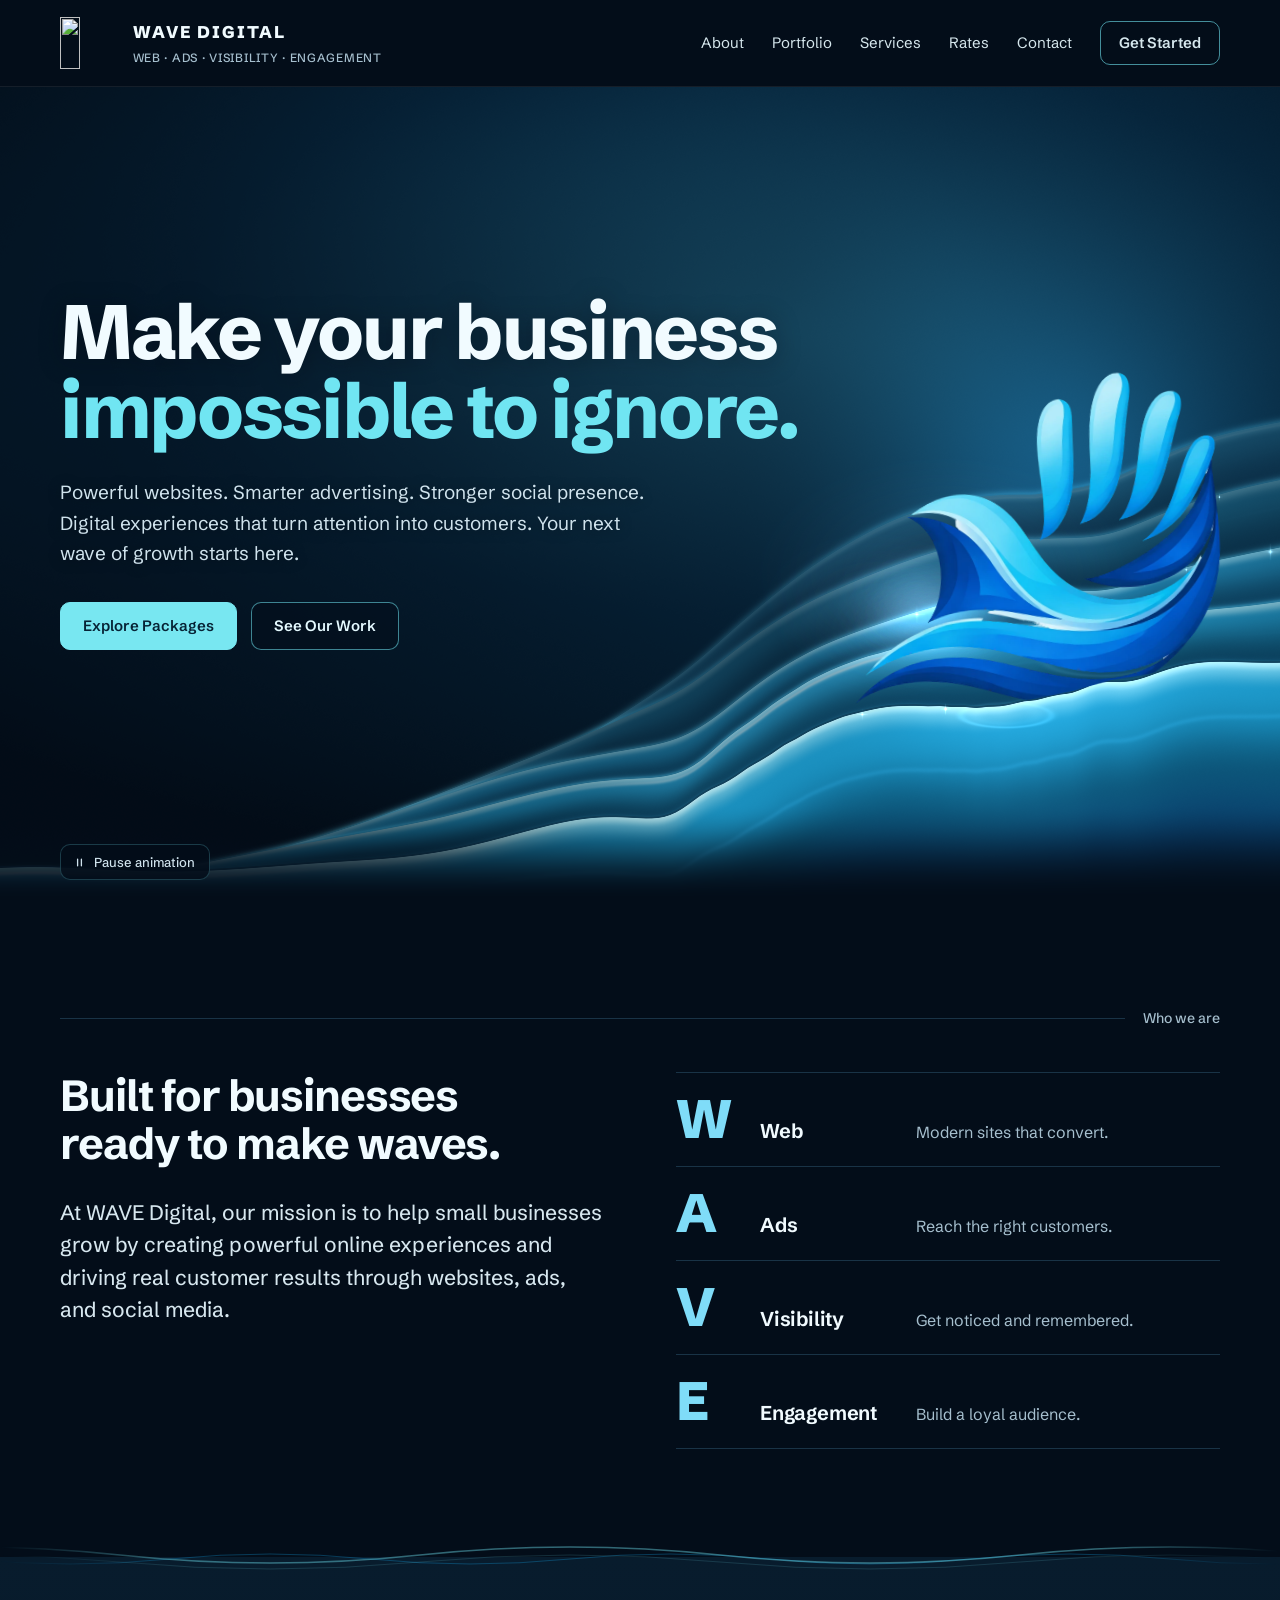
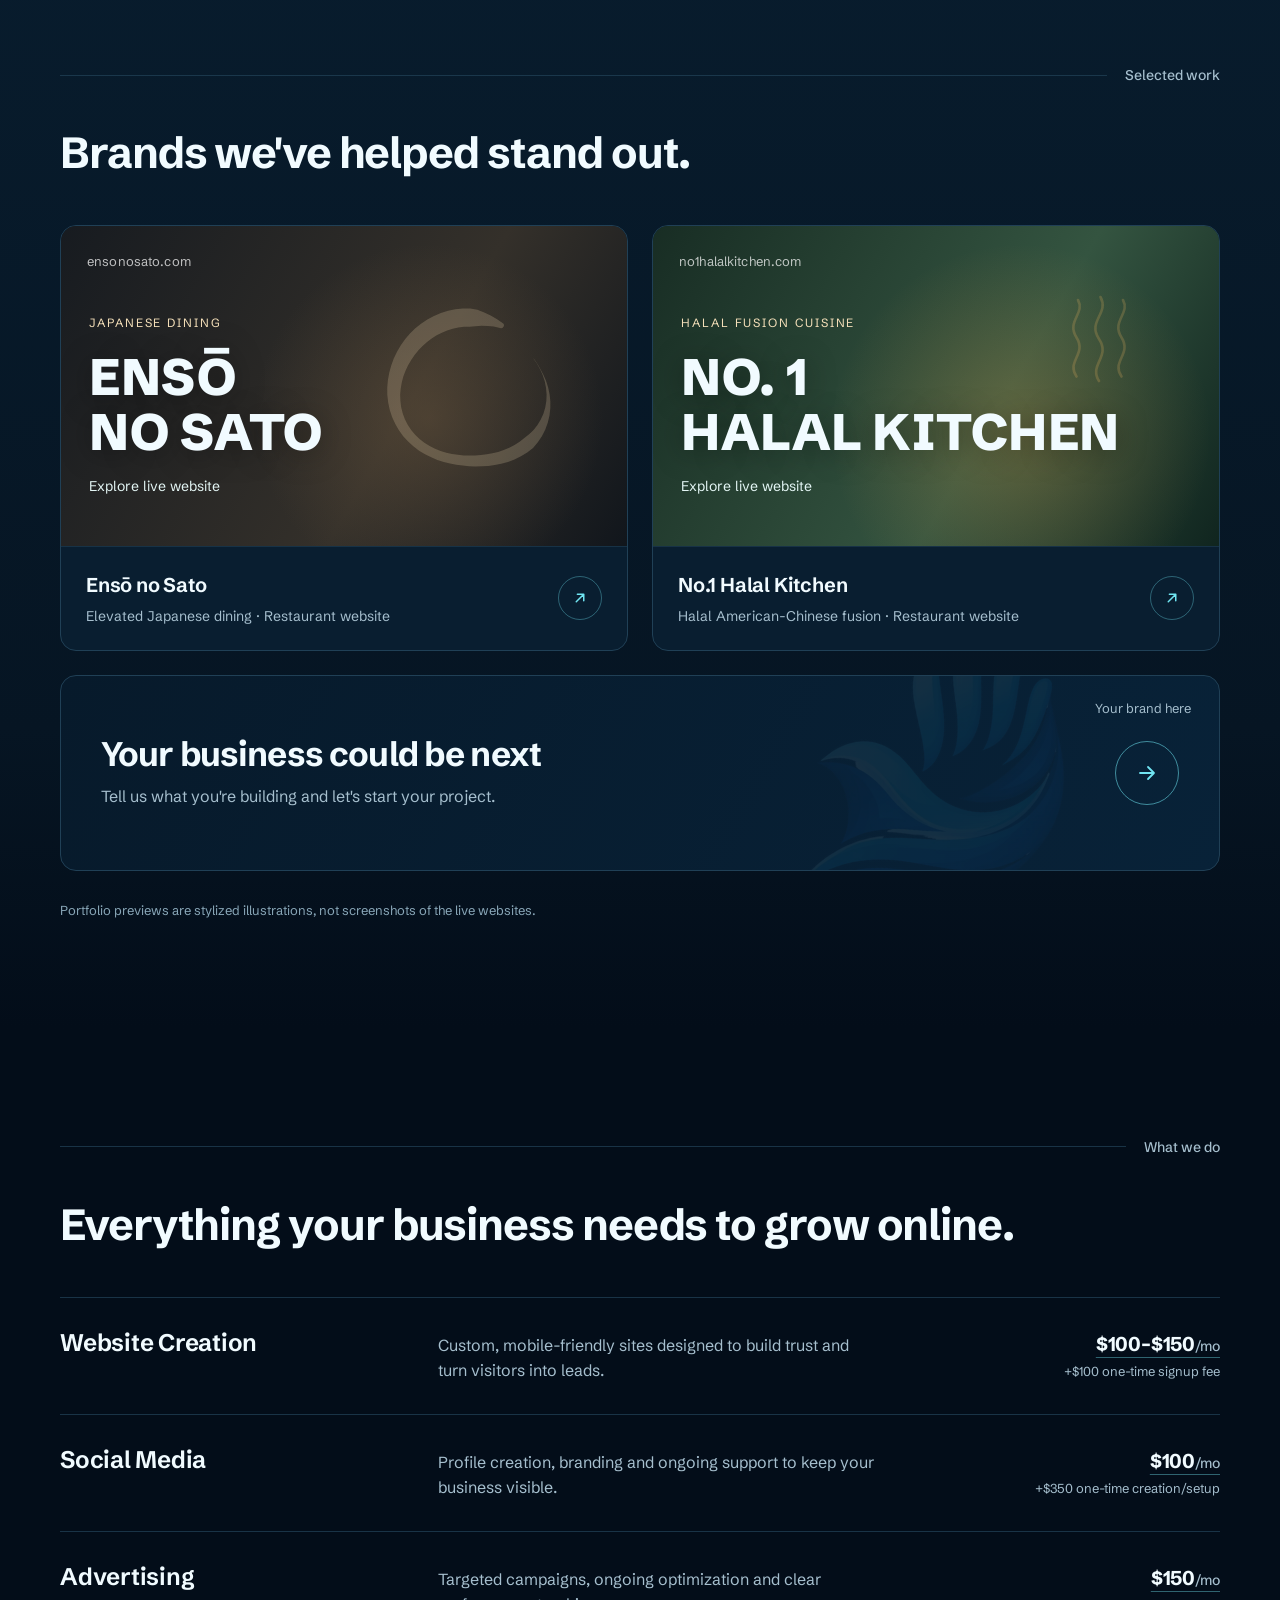
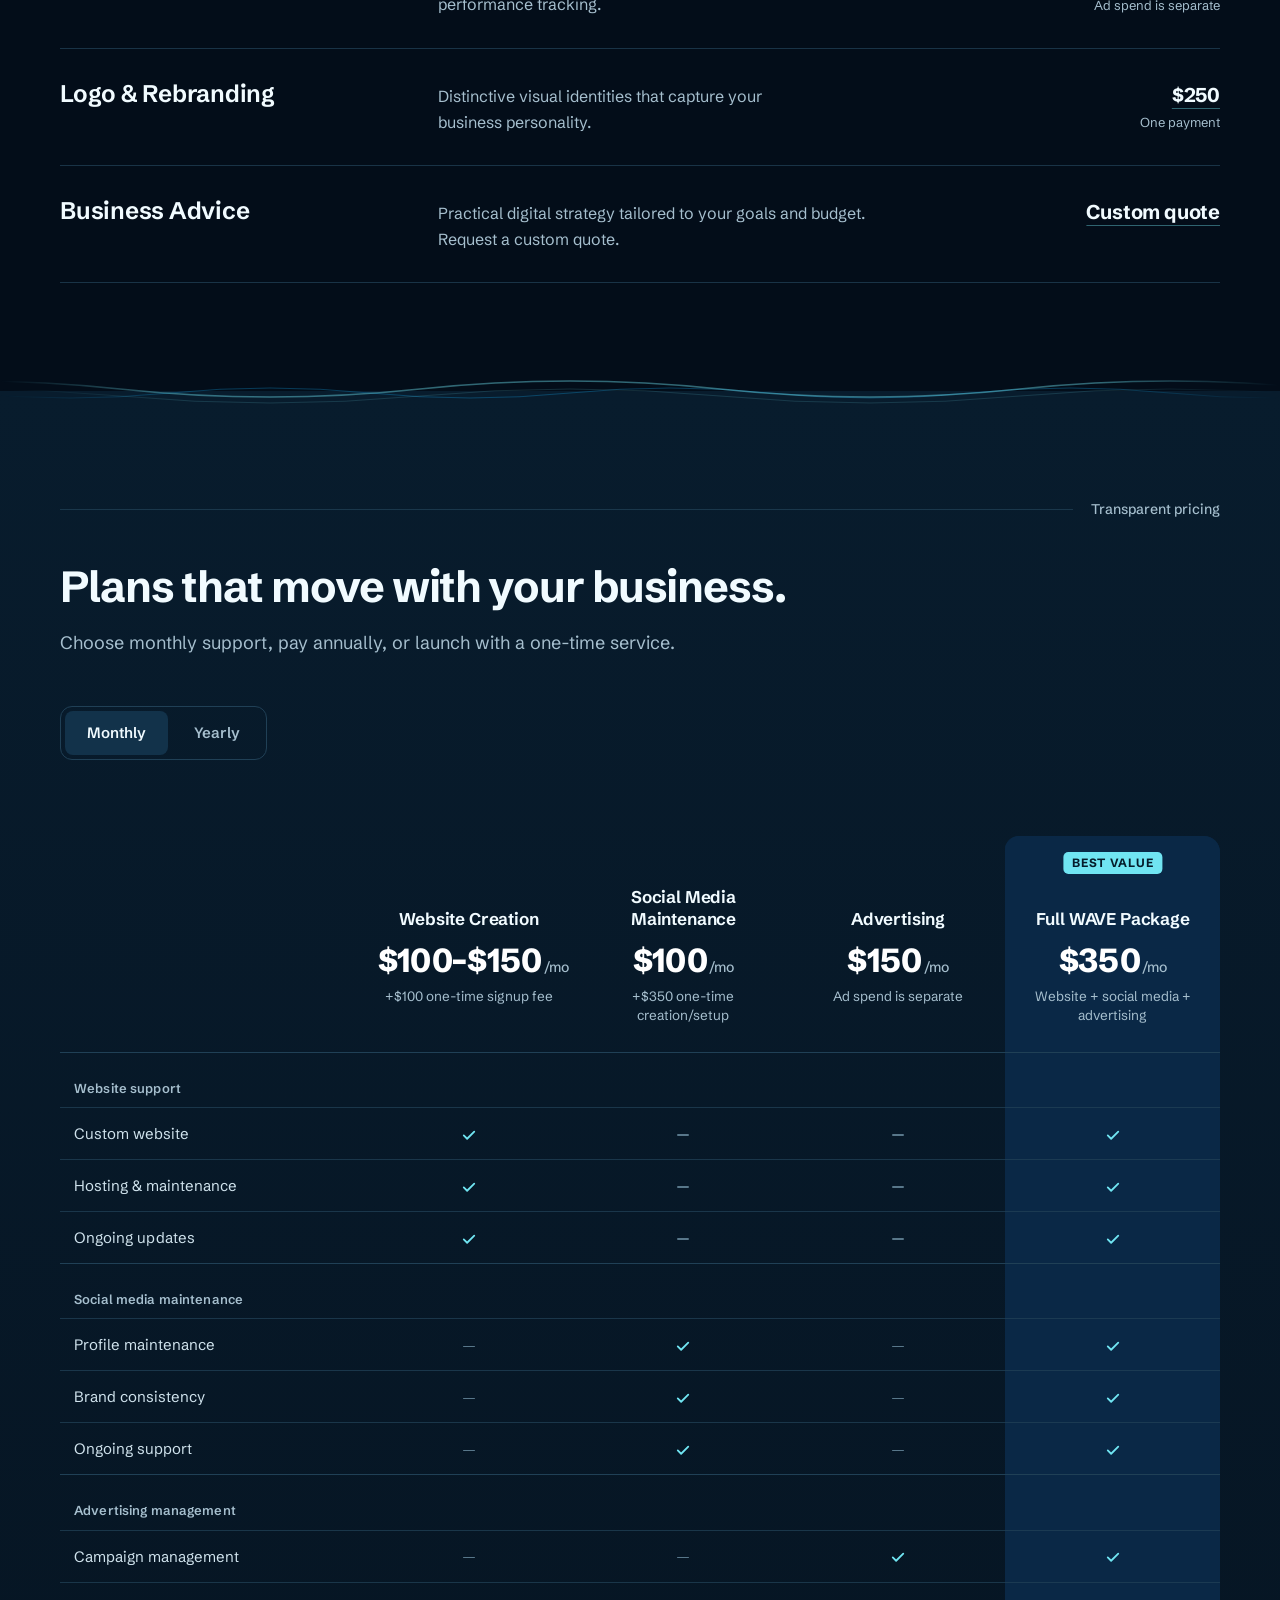
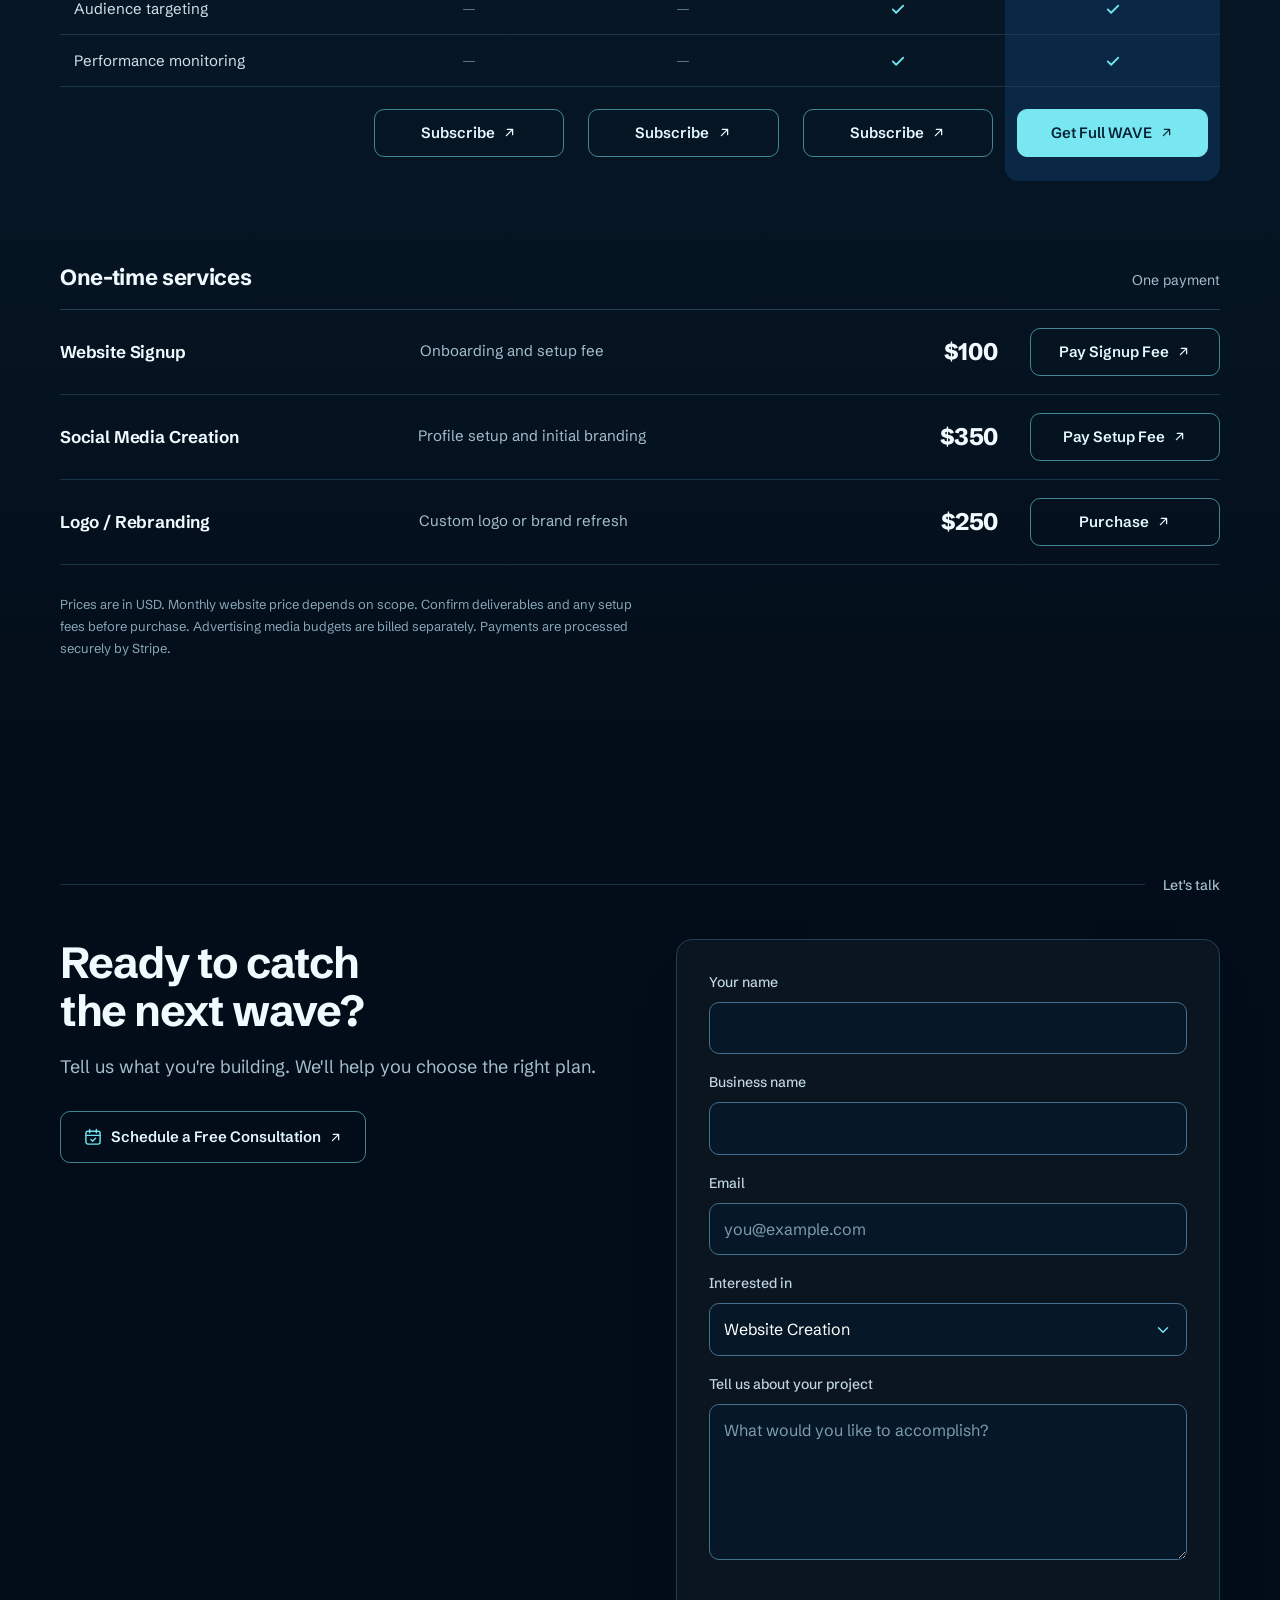
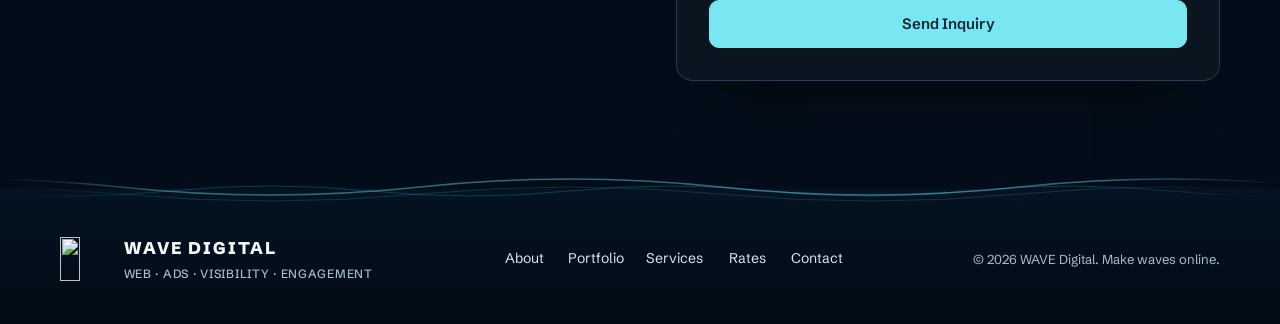
==== commit 805bafef: "Replace the pricing cards with a comparison table and monthly/yearly switch Co-Authored-By: Claude O" ====
--- a/index.html
+++ b/index.html
@@ -195,79 +195,100 @@
         <p class="lead">Choose monthly support, pay annually, or launch with a one-time service.</p>
       </div>
 
-      <div class="price-heading" data-reveal><h3>Monthly subscriptions</h3><span>Recurring</span></div>
-      <div class="price-grid">
-        <article class="card price-card" data-reveal>
-          <h4 id="plan-web-mo">Website Creation</h4>
-          <div class="price">$100–$150<small>/mo</small></div>
-          <p class="price-note">+$100 one-time signup fee</p>
-          <ul><li>Custom website</li><li>Hosting &amp; maintenance</li><li>Ongoing updates</li></ul>
-          <button class="btn ghost pay" type="button" data-payment="websiteMonthly" aria-describedby="plan-web-mo">Subscribe <span class="i-ext" aria-hidden="true"></span></button>
-        </article>
-        <article class="card price-card" data-reveal>
-          <h4 id="plan-social-mo">Social Media Maintenance</h4>
-          <div class="price">$100<small>/mo</small></div>
-          <p class="price-note">+$350 one-time creation/setup</p>
-          <ul><li>Profile maintenance</li><li>Brand consistency</li><li>Ongoing support</li></ul>
-          <button class="btn ghost pay" type="button" data-payment="socialMonthly" aria-describedby="plan-social-mo">Subscribe <span class="i-ext" aria-hidden="true"></span></button>
-        </article>
-        <article class="card price-card" data-reveal>
-          <h4 id="plan-ads-mo">Advertising</h4>
-          <div class="price">$150<small>/mo</small></div>
-          <p class="price-note">Ad spend is separate</p>
-          <ul><li>Campaign management</li><li>Audience targeting</li><li>Performance monitoring</li></ul>
-          <button class="btn ghost pay" type="button" data-payment="adsMonthly" aria-describedby="plan-ads-mo">Subscribe <span class="i-ext" aria-hidden="true"></span></button>
-        </article>
-        <article class="card price-card featured" data-reveal>
-          <div class="popular">BEST VALUE</div>
-          <h4 id="plan-bundle-mo">Full WAVE Package</h4>
-          <div class="price">$350<small>/mo</small></div>
-          <p class="price-note">Website + social media + advertising</p>
-          <ul><li>Website support</li><li>Social media maintenance</li><li>Advertising management</li></ul>
-          <button class="btn primary pay" type="button" data-payment="bundleMonthly" aria-describedby="plan-bundle-mo">Get Full WAVE <span class="i-ext" aria-hidden="true"></span></button>
-        </article>
-      </div>
-
-      <div class="price-heading" data-reveal><h3>Yearly subscriptions</h3><span>Annual billing</span></div>
-      <div class="price-grid yearly">
-        <article class="card price-card" data-reveal>
-          <h4 id="plan-web-yr">Website Creation</h4>
-          <div class="price">$1,000<small>/yr</small></div>
-          <p class="price-note">Annual website service</p>
-          <ul><li>Custom website</li><li>Hosting and maintenance</li><li>Ongoing updates</li></ul>
-          <button class="btn ghost pay" type="button" data-payment="websiteYearly" aria-describedby="plan-web-yr">Choose Annual <span class="i-ext" aria-hidden="true"></span></button>
-        </article>
-        <article class="card price-card featured" data-reveal>
-          <div class="popular">SAVE $1,200/YEAR VS MONTHLY</div>
-          <h4 id="plan-bundle-yr">Full WAVE Package</h4>
-          <div class="price">$3,000<small>/yr</small></div>
-          <p class="price-note">Website + social + advertising</p>
-          <ul><li>Complete website support</li><li>Social media maintenance</li><li>Advertising management</li></ul>
-          <button class="btn primary pay" type="button" data-payment="bundleYearly" aria-describedby="plan-bundle-yr">Choose Annual <span class="i-ext" aria-hidden="true"></span></button>
-        </article>
+      <div class="rates-compare" id="ratesCompare">
+        <div class="billing" role="group" aria-label="Billing period" data-reveal hidden>
+          <button type="button" class="billing-opt" data-billing="monthly" aria-pressed="true" aria-controls="ratesTable">Monthly</button>
+          <button type="button" class="billing-opt" data-billing="yearly" aria-pressed="false" aria-controls="ratesTable">Yearly</button>
+        </div>
+        <p class="scroll-hint" id="ratesHint" aria-hidden="true">Swipe to compare all four plans <svg viewBox="0 0 24 24" focusable="false"><path d="M4 12h15M13.5 6.5 19 12l-5.5 5.5"/></svg></p>
+        <div class="rates-scroll" id="ratesTable" tabindex="0" role="region" aria-labelledby="rates-caption" data-reveal>
+          <table class="rates-table">
+            <caption id="rates-caption" class="sr-only">Subscription plans compared: price and what each plan includes</caption>
+            <colgroup><col class="c-feat"><col><col><col><col class="col-f"></colgroup>
+            <thead>
+              <tr>
+                <td class="corner"></td>
+                <th scope="col">
+                  <h3 class="plan-name" id="plan-web-mo">Website Creation</h3>
+                  <p class="bill-mo plan-price">$100–$150<small>/mo</small><span class="plan-note">+$100 one-time signup fee</span></p>
+                  <p class="bill-yr plan-price" id="plan-web-yr">$1,000<small>/yr</small><span class="plan-note">Annual website service</span></p>
+                </th>
+                <th scope="col">
+                  <h3 class="plan-name" id="plan-social-mo">Social Media Maintenance</h3>
+                  <p class="bill-mo plan-price">$100<small>/mo</small><span class="plan-note">+$350 one-time creation/setup</span></p>
+                  <p class="yr-only plan-price plan-none">Monthly only</p>
+                </th>
+                <th scope="col">
+                  <h3 class="plan-name" id="plan-ads-mo">Advertising</h3>
+                  <p class="bill-mo plan-price">$150<small>/mo</small><span class="plan-note">Ad spend is separate</span></p>
+                  <p class="yr-only plan-price plan-none">Monthly only</p>
+                </th>
+                <th scope="col" class="col-f">
+                  <span class="tag">BEST VALUE</span>
+                  <h3 class="plan-name" id="plan-bundle-mo">Full WAVE Package</h3>
+                  <p class="bill-mo plan-price">$350<small>/mo</small><span class="plan-note">Website + social media + advertising</span></p>
+                  <p class="bill-yr plan-price" id="plan-bundle-yr">$3,000<small>/yr</small><span class="plan-note">Website + social + advertising</span><span class="tag tag-line">SAVE $1,200/YEAR VS MONTHLY</span></p>
+                </th>
+              </tr>
+            </thead>
+            <tbody>
+              <tr class="group"><th scope="rowgroup"><span class="bill-mo">Website support</span><span class="yr-only">Complete website support</span></th><td aria-hidden="true"></td><td aria-hidden="true"></td><td aria-hidden="true"></td><td class="col-f" aria-hidden="true"></td></tr>
+              <tr><th scope="row">Custom website</th><td><span class="yes"><span class="sr-only">Included</span></span></td><td><span class="no"><span class="sr-only">Not included</span></span></td><td><span class="no"><span class="sr-only">Not included</span></span></td><td class="col-f"><span class="yes"><span class="sr-only">Included</span></span></td></tr>
+              <tr><th scope="row">Hosting &amp; maintenance</th><td><span class="yes"><span class="sr-only">Included</span></span></td><td><span class="no"><span class="sr-only">Not included</span></span></td><td><span class="no"><span class="sr-only">Not included</span></span></td><td class="col-f"><span class="yes"><span class="sr-only">Included</span></span></td></tr>
+              <tr><th scope="row">Ongoing updates</th><td><span class="yes"><span class="sr-only">Included</span></span></td><td><span class="no"><span class="sr-only">Not included</span></span></td><td><span class="no"><span class="sr-only">Not included</span></span></td><td class="col-f"><span class="yes"><span class="sr-only">Included</span></span></td></tr>
+            </tbody>
+            <tbody>
+              <tr class="group"><th scope="rowgroup">Social media maintenance</th><td aria-hidden="true"></td><td aria-hidden="true"></td><td aria-hidden="true"></td><td class="col-f" aria-hidden="true"></td></tr>
+              <tr><th scope="row">Profile maintenance</th><td><span class="no"><span class="sr-only">Not included</span></span></td><td><span class="yes"><span class="sr-only">Included</span></span></td><td><span class="no"><span class="sr-only">Not included</span></span></td><td class="col-f"><span class="yes"><span class="sr-only">Included</span></span></td></tr>
+              <tr><th scope="row">Brand consistency</th><td><span class="no"><span class="sr-only">Not included</span></span></td><td><span class="yes"><span class="sr-only">Included</span></span></td><td><span class="no"><span class="sr-only">Not included</span></span></td><td class="col-f"><span class="yes"><span class="sr-only">Included</span></span></td></tr>
+              <tr><th scope="row">Ongoing support</th><td><span class="no"><span class="sr-only">Not included</span></span></td><td><span class="yes"><span class="sr-only">Included</span></span></td><td><span class="no"><span class="sr-only">Not included</span></span></td><td class="col-f"><span class="yes"><span class="sr-only">Included</span></span></td></tr>
+            </tbody>
+            <tbody>
+              <tr class="group"><th scope="rowgroup">Advertising management</th><td aria-hidden="true"></td><td aria-hidden="true"></td><td aria-hidden="true"></td><td class="col-f" aria-hidden="true"></td></tr>
+              <tr><th scope="row">Campaign management</th><td><span class="no"><span class="sr-only">Not included</span></span></td><td><span class="no"><span class="sr-only">Not included</span></span></td><td><span class="yes"><span class="sr-only">Included</span></span></td><td class="col-f"><span class="yes"><span class="sr-only">Included</span></span></td></tr>
+              <tr><th scope="row">Audience targeting</th><td><span class="no"><span class="sr-only">Not included</span></span></td><td><span class="no"><span class="sr-only">Not included</span></span></td><td><span class="yes"><span class="sr-only">Included</span></span></td><td class="col-f"><span class="yes"><span class="sr-only">Included</span></span></td></tr>
+              <tr><th scope="row">Performance monitoring</th><td><span class="no"><span class="sr-only">Not included</span></span></td><td><span class="no"><span class="sr-only">Not included</span></span></td><td><span class="yes"><span class="sr-only">Included</span></span></td><td class="col-f"><span class="yes"><span class="sr-only">Included</span></span></td></tr>
+            </tbody>
+            <tfoot>
+              <tr>
+                <td class="corner"></td>
+                <td>
+                  <button class="btn ghost pay bill-mo" type="button" data-payment="websiteMonthly" aria-describedby="plan-web-mo">Subscribe <span class="i-ext" aria-hidden="true"></span></button>
+                  <button class="btn ghost pay bill-yr" type="button" data-payment="websiteYearly" aria-describedby="plan-web-mo plan-web-yr">Choose Annual <span class="i-ext" aria-hidden="true"></span></button>
+                </td>
+                <td><button class="btn ghost pay bill-mo" type="button" data-payment="socialMonthly" aria-describedby="plan-social-mo">Subscribe <span class="i-ext" aria-hidden="true"></span></button></td>
+                <td><button class="btn ghost pay bill-mo" type="button" data-payment="adsMonthly" aria-describedby="plan-ads-mo">Subscribe <span class="i-ext" aria-hidden="true"></span></button></td>
+                <td class="col-f">
+                  <button class="btn primary pay bill-mo" type="button" data-payment="bundleMonthly" aria-describedby="plan-bundle-mo">Get Full WAVE <span class="i-ext" aria-hidden="true"></span></button>
+                  <button class="btn primary pay bill-yr" type="button" data-payment="bundleYearly" aria-describedby="plan-bundle-mo plan-bundle-yr">Choose Annual <span class="i-ext" aria-hidden="true"></span></button>
+                </td>
+              </tr>
+            </tfoot>
+          </table>
+        </div>
       </div>
 
       <div class="price-heading" data-reveal><h3>One-time services</h3><span>One payment</span></div>
-      <div class="price-grid onetime">
-        <article class="card price-card" data-reveal>
+      <ul class="onetime" data-reveal>
+        <li class="onetime-item">
           <h4 id="plan-signup">Website Signup</h4>
-          <div class="price">$100</div>
-          <p class="price-note">Onboarding and setup fee</p>
+          <p class="onetime-note">Onboarding and setup fee</p>
+          <p class="onetime-price">$100</p>
           <button class="btn ghost pay" type="button" data-payment="websiteSignup" aria-describedby="plan-signup">Pay Signup Fee <span class="i-ext" aria-hidden="true"></span></button>
-        </article>
-        <article class="card price-card" data-reveal>
+        </li>
+        <li class="onetime-item">
           <h4 id="plan-social-setup">Social Media Creation</h4>
-          <div class="price">$350</div>
-          <p class="price-note">Profile setup and initial branding</p>
+          <p class="onetime-note">Profile setup and initial branding</p>
+          <p class="onetime-price">$350</p>
           <button class="btn ghost pay" type="button" data-payment="socialSetup" aria-describedby="plan-social-setup">Pay Setup Fee <span class="i-ext" aria-hidden="true"></span></button>
-        </article>
-        <article class="card price-card" data-reveal>
+        </li>
+        <li class="onetime-item">
           <h4 id="plan-logo">Logo / Rebranding</h4>
-          <div class="price">$250</div>
-          <p class="price-note">Custom logo or brand refresh</p>
+          <p class="onetime-note">Custom logo or brand refresh</p>
+          <p class="onetime-price">$250</p>
           <button class="btn ghost pay" type="button" data-payment="logo" aria-describedby="plan-logo">Purchase <span class="i-ext" aria-hidden="true"></span></button>
-        </article>
-      </div>
+        </li>
+      </ul>
       <p class="fine">Prices are in USD. Monthly website price depends on scope. Confirm deliverables and any setup fees before purchase. Advertising media budgets are billed separately. Payments are processed securely by Stripe.</p>
     </div>
   </section>
--- a/styles.css
+++ b/styles.css
@@ -18,6 +18,7 @@
   --header-h:86px;
   --font:'Schibsted Grotesk',ui-sans-serif,system-ui,-apple-system,'Segoe UI',Roboto,sans-serif;
   /* the one drawn "leaves this site" arrow, used as a mask so it takes the text colour */
+  --i-check:url("data:image/svg+xml,%3Csvg xmlns=%27http://www.w3.org/2000/svg%27 viewBox=%270 0 24 24%27%3E%3Cpath d=%27M5 12.5l4.5 4.5L19 7.5%27 fill=%27none%27 stroke=%27%23000%27 stroke-width=%272.4%27 stroke-linecap=%27round%27 stroke-linejoin=%27round%27/%3E%3C/svg%3E");
   --i-ext:url("data:image/svg+xml,%3Csvg xmlns=%27http://www.w3.org/2000/svg%27 viewBox=%270 0 24 24%27%3E%3Cpath d=%27M7 17 17 7M8.5 7H17v8.5%27 fill=%27none%27 stroke=%27%23000%27 stroke-width=%272%27 stroke-linecap=%27round%27 stroke-linejoin=%27round%27/%3E%3C/svg%3E");
 }
 
@@ -210,11 +211,6 @@
   background:url("data:image/svg+xml,%3Csvg xmlns='http://www.w3.org/2000/svg' width='1200' height='48' viewBox='0 0 1200 48'%3E%3Cg fill='none' stroke='%2370e5f2' stroke-linecap='round'%3E%3Cpath d='M0 22Q150 6 300 22T600 22T900 22T1200 22' stroke-opacity='.42' stroke-width='1.3'/%3E%3Cpath d='M0 29Q150 15 300 29T600 29T900 29T1200 29' stroke-opacity='.15' stroke-width='1'/%3E%3C/g%3E%3C/svg%3E") repeat-x -180px 50%/1200px 48px,
     url("data:image/svg+xml,%3Csvg xmlns='http://www.w3.org/2000/svg' width='800' height='48' viewBox='0 0 800 48'%3E%3Cpath d='M0 26Q100 36 200 26T400 26T600 26T800 26' fill='none' stroke='%2312a8ec' stroke-opacity='.3' stroke-width='1' stroke-linecap='round'/%3E%3C/svg%3E") repeat-x -430px 50%/800px 48px}
 
-/* ---------- surfaces (shared) ---------- */
-/* flat, bordered, still: only things that act respond to the pointer */
-.card{position:relative;border:1px solid var(--line);border-radius:var(--radius);background:var(--surface)}
-.card:focus-within{border-color:rgba(112,229,242,.5)}
-
 /* ---------- about: the name is the structure (W·A·V·E) ---------- */
 .about{display:grid;grid-template-columns:minmax(0,1fr) minmax(0,1fr);column-gap:72px;align-items:start}
 .about>.section-label{grid-column:1/-1}
@@ -283,32 +279,67 @@
 .rate-note{font-size:13px;line-height:1.4;color:var(--muted)}
 @media (hover:hover){.service-rate:hover .rate-amount{text-decoration-color:var(--cyan);text-decoration-thickness:2px}}
 
-/* ---------- rates ---------- */
-.price-heading{display:flex;justify-content:space-between;align-items:baseline;gap:12px;margin:72px 0 22px;padding-bottom:14px;border-bottom:1px solid var(--line-soft)}
-.section-head+.price-heading{margin-top:56px}
-.price-heading h3{font-size:24px;font-weight:700;letter-spacing:-.015em}
+/* ---------- rates: one comparison table, Monthly | Yearly ---------- */
+/* Without script.js .rates-compare has no data-billing: every price shows, the yearly one as a
+   second line under the monthly one. The switch sets data-billing and shows one period. */
+.rates-compare[data-billing="yearly"] .bill-mo,
+.rates-compare[data-billing="monthly"] .bill-yr,
+.rates-compare:not([data-billing="yearly"]) .yr-only{display:none}
+
+.billing{display:inline-flex;gap:4px;margin:48px 0 28px;padding:4px;border:1px solid var(--line);border-radius:12px}
+.billing-opt{min-height:44px;padding:0 22px;border:0;border-radius:8px;background:transparent;color:var(--muted);font-size:15px;font-weight:600;transition:background-color .18s,color .18s}
+.billing-opt[aria-pressed="true"]{background:#12324a;color:var(--white)}
+@media (hover:hover){.billing-opt[aria-pressed="false"]:hover{color:var(--white);background:rgba(112,229,242,.06)}}
+.section-head+.rates-compare>.rates-scroll{margin-top:48px}
+.scroll-hint{display:none}
+
+.rates-scroll{position:relative;overflow-x:auto;overscroll-behavior-x:contain;border-radius:var(--radius)}
+.rates-scroll:focus-visible{outline-offset:4px}
+.rates-table{width:100%;min-width:720px;table-layout:fixed;border-collapse:separate;border-spacing:0;font-variant-numeric:lining-nums}
+.rates-table .c-feat{width:26%}
+.rates-table th,.rates-table td{padding:0 14px;font-weight:inherit}
+
+/* plan heads: name, price and its note line up across the row */
+.rates-table thead th{position:relative;padding:50px 16px 26px;text-align:center;vertical-align:top}
+.plan-name{display:flex;align-items:flex-end;justify-content:center;min-height:2.6em;font-size:17px;font-weight:650;line-height:1.3;scroll-margin-top:72px}
+.plan-price{margin:12px 0 0;font-size:clamp(28px,2.6vw,36px);font-weight:750;line-height:1.1;letter-spacing:-.02em;white-space:nowrap;color:#fff}
+.plan-price small{margin-left:2px;font-size:14px;font-weight:500;letter-spacing:0;color:var(--muted)}
+.plan-note{display:block;min-height:2.9em;margin-top:8px;font-size:13.5px;font-weight:400;line-height:1.45;letter-spacing:0;white-space:normal;color:var(--muted)}
+.plan-none{padding-top:8px;font-size:17px;font-weight:600;letter-spacing:0;color:var(--muted)}
+/* no script: the yearly price reads as a second, quieter line */
+.rates-compare:not([data-billing]) .plan-price.bill-yr{margin-top:12px;padding-top:12px;border-top:1px solid var(--line-soft);font-size:20px}
+.rates-compare:not([data-billing]) .plan-price.bill-yr .plan-note{min-height:0}
+.tag{display:inline-block;font-size:12px;font-weight:700;line-height:1.2;letter-spacing:.06em;color:#051c2b;background:var(--cyan);padding:4px 9px;border-radius:5px}
+.rates-table thead .tag:first-child{position:absolute;top:16px;left:50%;transform:translateX(-50%);white-space:nowrap}
+.tag-line{margin-top:10px;font-size:11.5px;letter-spacing:.04em;white-space:normal;text-wrap:balance}
+
+/* what's included: grouped by the Full WAVE Package's own three parts */
+.rates-table tbody th{text-align:left;font-size:15px;line-height:1.4;color:var(--text-2)}
+.rates-table tbody th[scope="row"]{height:52px}
+.rates-table tbody td{text-align:center;vertical-align:middle}
+.rates-table tbody tr>*{border-top:1px solid var(--line-soft)}
+.rates-table tr.group>*{padding-top:26px;padding-bottom:10px;border-top-color:var(--line)}
+.rates-table tr.group th{font-size:13px;font-weight:600;letter-spacing:.01em;color:var(--muted)}
+.rates-table .col-f{background:var(--featured)}
+.rates-table thead .col-f{border-radius:14px 14px 0 0}
+.rates-table tfoot .col-f{border-radius:0 0 14px 14px}
+.yes{display:inline-block;vertical-align:middle;width:18px;height:18px;background:var(--cyan);-webkit-mask:var(--i-check) center/contain no-repeat;mask:var(--i-check) center/contain no-repeat}
+.no{display:inline-block;vertical-align:middle;width:12px;height:1.5px;border-radius:1px;background:#58778a}
+
+/* each plan's button */
+.rates-table tfoot td{padding:22px 12px 24px;border-top:1px solid var(--line-soft);vertical-align:top}
+.rates-table tfoot .btn{width:100%;padding-left:12px;padding-right:12px;white-space:nowrap}
+.rates-table tfoot .btn+.btn{margin-top:10px}
+
+/* one-time services: a ruled list in the table's rhythm */
+.price-heading{display:flex;justify-content:space-between;align-items:baseline;gap:12px;margin:80px 0 0;padding-bottom:14px;border-bottom:1px solid var(--line)}
+.price-heading h3{font-size:22px;font-weight:700;letter-spacing:-.015em}
 .price-heading span{flex:none;font-size:14px;color:var(--muted)}
-.price-grid{display:grid;grid-template-columns:repeat(4,minmax(0,1fr));gap:16px}
-.price-grid.yearly{grid-template-columns:repeat(2,minmax(0,1fr))}
-.price-grid.onetime{grid-template-columns:repeat(3,minmax(0,1fr))}
-.price-card{display:flex;flex-direction:column;min-width:0;padding:30px 24px 24px}
-.price-card h4{font-size:17px;font-weight:650;margin:4px 0 16px}
-/* service prices link here: land the whole card clear of the sticky header, not just its title */
-.price-card h4{scroll-margin-top:48px}
-.price{font-size:clamp(28px,2.6vw,38px);font-weight:750;line-height:1.05;letter-spacing:-.02em;white-space:nowrap;color:#fff;font-variant-numeric:lining-nums}
-.price small{font-size:14px;font-weight:500;letter-spacing:0;color:var(--muted);margin-left:3px}
-.price-note{color:var(--muted);font-size:14px;line-height:1.5;min-height:42px;margin:12px 0 0}
-.price-card ul{list-style:none;padding:16px 0 0;margin:8px 0 26px;border-top:1px solid var(--line-soft);color:#d5e5ed;font-size:14.5px;line-height:1.45;display:grid;gap:10px}
-.price-card li{position:relative;padding-left:22px}
-.price-card li::before{content:"";position:absolute;left:1px;top:.4em;width:9px;height:5px;border-left:1.5px solid var(--muted);border-bottom:1.5px solid var(--muted);transform:rotate(-45deg)}
-.price-card .btn{margin-top:auto;width:100%}
-.price-grid.onetime .price-note{min-height:0;margin-bottom:24px}
-/* the recommended plans: the logo's deep blue and a cyan edge; only they carry the solid button */
-.price-card.featured{border-color:rgba(112,229,242,.75);background:var(--featured);box-shadow:0 22px 40px -28px rgba(0,0,0,.85)}
-.price-card.featured .price-note,.price-card.featured .price small{color:#bcd6e2}
-.price-card.featured li::before{border-color:var(--sky)}
-/* the tab hangs from the top edge, so plan names and prices line up across each row */
-.popular{position:absolute;top:-1px;left:24px;margin:0;font-size:12px;line-height:1.2;font-weight:700;letter-spacing:.06em;color:#051c2b;background:var(--cyan);padding:5px 10px 6px;border-radius:0 0 8px 8px}
+.onetime{list-style:none;margin:0;padding:0}
+.onetime-item{display:grid;grid-template-columns:minmax(0,4fr) minmax(0,6fr) auto minmax(190px,auto);column-gap:32px;align-items:center;padding:18px 0;border-bottom:1px solid var(--line-soft)}
+.onetime-item h4{font-size:17px;font-weight:650;line-height:1.3;scroll-margin-top:32px}
+.onetime-note{margin:0;font-size:15px;line-height:1.5;color:var(--muted)}
+.onetime-price{margin:0;font-size:24px;font-weight:750;letter-spacing:-.02em;text-align:right}
 
 /* ---------- contact ---------- */
 .contact-grid{display:grid;grid-template-columns:minmax(0,1fr) minmax(0,1fr);column-gap:72px;align-items:start}
@@ -475,7 +506,11 @@
 @media(max-width:1050px){
   .links{gap:20px}
   .brand-text small{display:none}
-  .price-grid{grid-template-columns:repeat(2,minmax(0,1fr))}
+  .onetime-item{grid-template-columns:minmax(0,1fr) auto minmax(180px,auto);row-gap:2px}
+  .onetime-item h4{grid-column:1;grid-row:1}
+  .onetime-note{grid-column:1;grid-row:2}
+  .onetime-price{grid-column:2;grid-row:1/3}
+  .onetime-item .btn{grid-column:3;grid-row:1/3}
   .service{grid-template-columns:minmax(0,4fr) minmax(0,6fr) minmax(0,4fr);column-gap:28px}
   .service h3{font-size:22px}
   .about,.contact-grid{column-gap:48px}
@@ -513,7 +548,7 @@
   .hero-inner>p{font-size:17px}
   .section{padding:80px 0}
   .section-label{margin-bottom:32px}
-  .portfolio-grid,.price-grid,.price-grid.yearly,.price-grid.onetime{grid-template-columns:1fr}
+  .portfolio-grid{grid-template-columns:1fr}
   .project-visual{height:280px}
   .project-cta{flex-direction:column;align-items:flex-start;padding:28px 24px;gap:22px;min-height:0}
   .cta-tag{top:auto;bottom:48px;right:24px}
@@ -523,15 +558,31 @@
   .service p{grid-column:1/-1;grid-row:2;margin-top:8px}
   .service-rate{grid-row:1;grid-column:2}
   .mission{font-size:19px}
-  .price-heading h3{font-size:22px}
-  .price-note{min-height:0}
-  .price-card{padding:28px 20px 20px}
-  /* one-time services: name and price on one line */
-  .price-grid.onetime .price-card{display:grid;grid-template-columns:minmax(0,1fr) auto;column-gap:16px;align-items:baseline;padding:22px 20px 20px}
-  .price-grid.onetime .price-card h4{margin:0}
-  .price-grid.onetime .price{font-size:30px}
-  .price-grid.onetime .price-note{grid-column:1/-1;margin:6px 0 18px}
-  .price-grid.onetime .btn{grid-column:1/-1}
+  /* rates: the table scrolls sideways inside its own panel; the feature names stay put */
+  .billing{display:flex;margin:36px 0 18px}
+  .billing:not([hidden])+.scroll-hint{margin-top:0}
+  .billing-opt{flex:1 1 0}
+  .scroll-hint{display:flex;align-items:center;gap:8px;margin:28px 0 12px;font-size:13px;color:var(--muted)}
+  .scroll-hint svg{flex:none;width:16px;height:16px;fill:none;stroke:var(--cyan);stroke-width:2;stroke-linecap:round;stroke-linejoin:round}
+  .section-head+.rates-compare>.rates-scroll{margin-top:0}
+  .rates-scroll{background:#061827;border:1px solid var(--line);scroll-snap-type:x proximity;scroll-padding-left:118px}
+  .rates-table{min-width:812px}
+  .rates-table .c-feat{width:118px}
+  .rates-table thead th{padding:48px 12px 20px;scroll-snap-align:start}
+  .rates-table thead .col-f{border-radius:0}
+  .rates-table tfoot .col-f{border-radius:0}
+  .plan-price{font-size:25px}
+  .rates-table tbody th{padding:0 10px 0 14px;font-size:14px}
+  .rates-table tr.group th{font-size:12.5px}
+  .rates-table tfoot td{padding:18px 10px 20px}
+  .rates-table tfoot .btn{gap:.4em;padding-left:10px;padding-right:10px;font-size:14px}
+  /* the first column holds still while the plans scroll under its edge */
+  .rates-table tbody th,.rates-table .corner{position:sticky;left:0;z-index:1;background:#061827;box-shadow:1px 0 0 var(--line)}
+  .price-heading{margin-top:64px}
+  .onetime-item{grid-template-columns:minmax(0,1fr) auto;column-gap:16px;padding:18px 0 20px}
+  .onetime-item h4,.onetime-note{grid-column:1}
+  .onetime-price{grid-column:2;grid-row:1;font-size:22px}
+  .onetime-item .btn{grid-column:1/-1;grid-row:3;margin-top:14px;width:100%}
   .contact-form{padding:22px}
 }
 @media(max-width:560px){
@@ -555,6 +606,14 @@
   .preview-content{inset:58px 20px 18px}
 }
 @media(max-width:360px){
+  /* narrower columns so the next plan still peeks past the edge */
+  .rates-scroll{scroll-padding-left:104px}
+  .rates-table{min-width:744px}
+  .rates-table .c-feat{width:104px}
+  .rates-table thead th{padding-left:10px;padding-right:10px}
+  .rates-table tbody th{padding:0 8px 0 12px;font-size:13.5px}
+  .plan-price{font-size:21px}
+  .rates-table tfoot td{padding-left:8px;padding-right:8px}
   .brand{gap:10px;min-height:44px}
   .footer-nav{gap:4px 10px;font-size:13px}
   .btn.schedule{font-size:14px;padding:15px 14px}
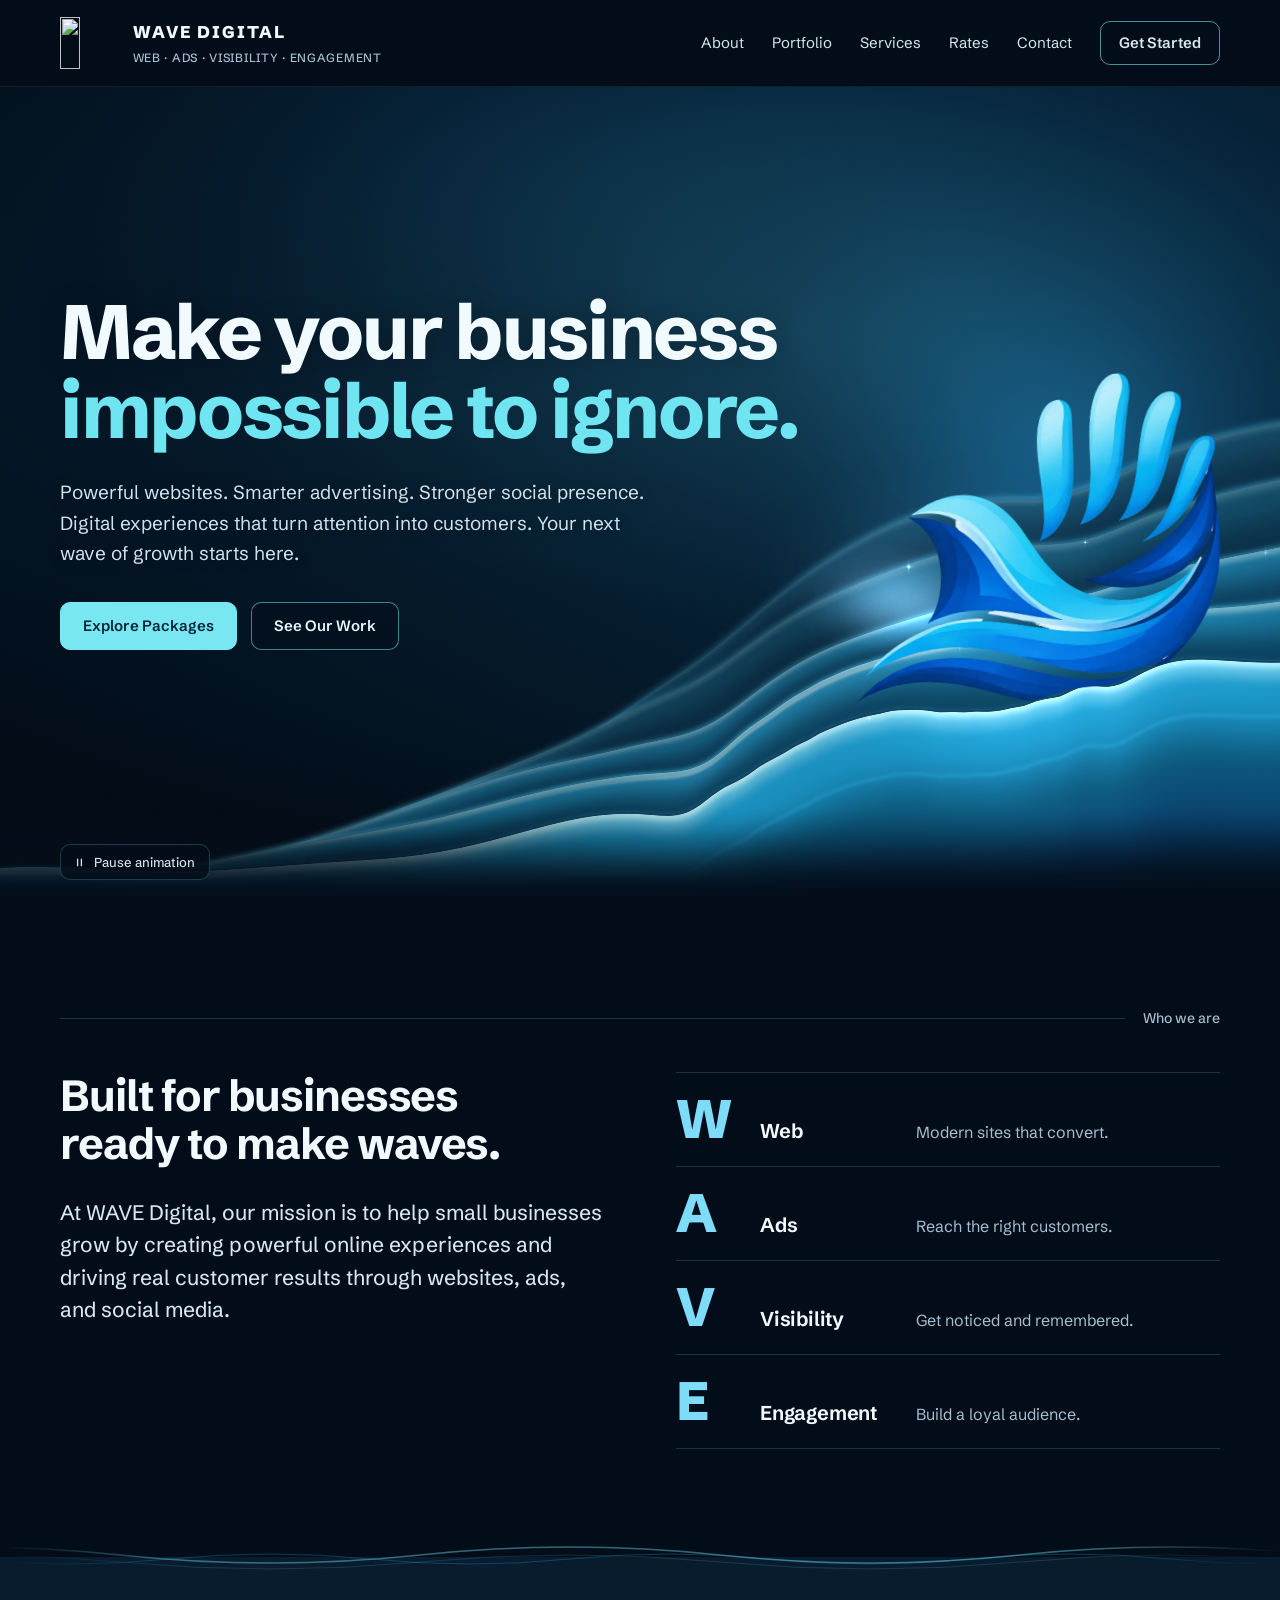
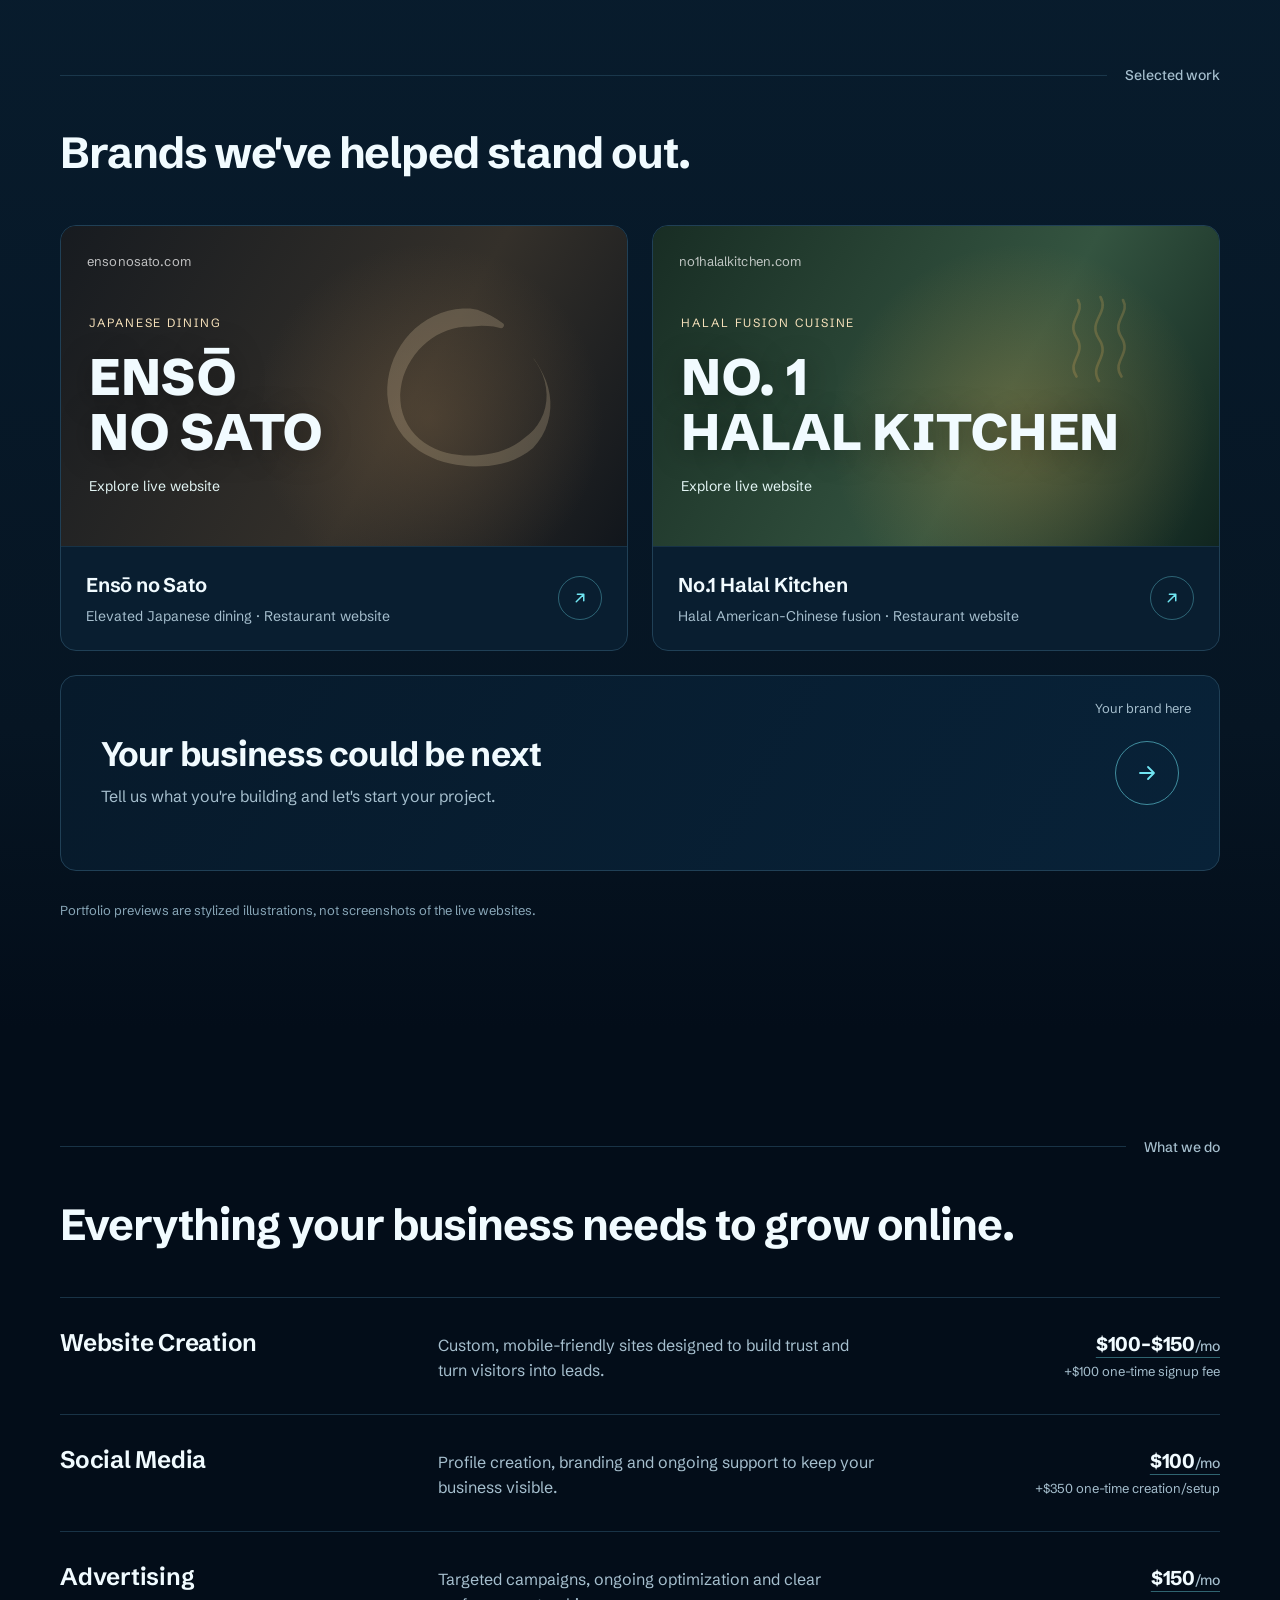
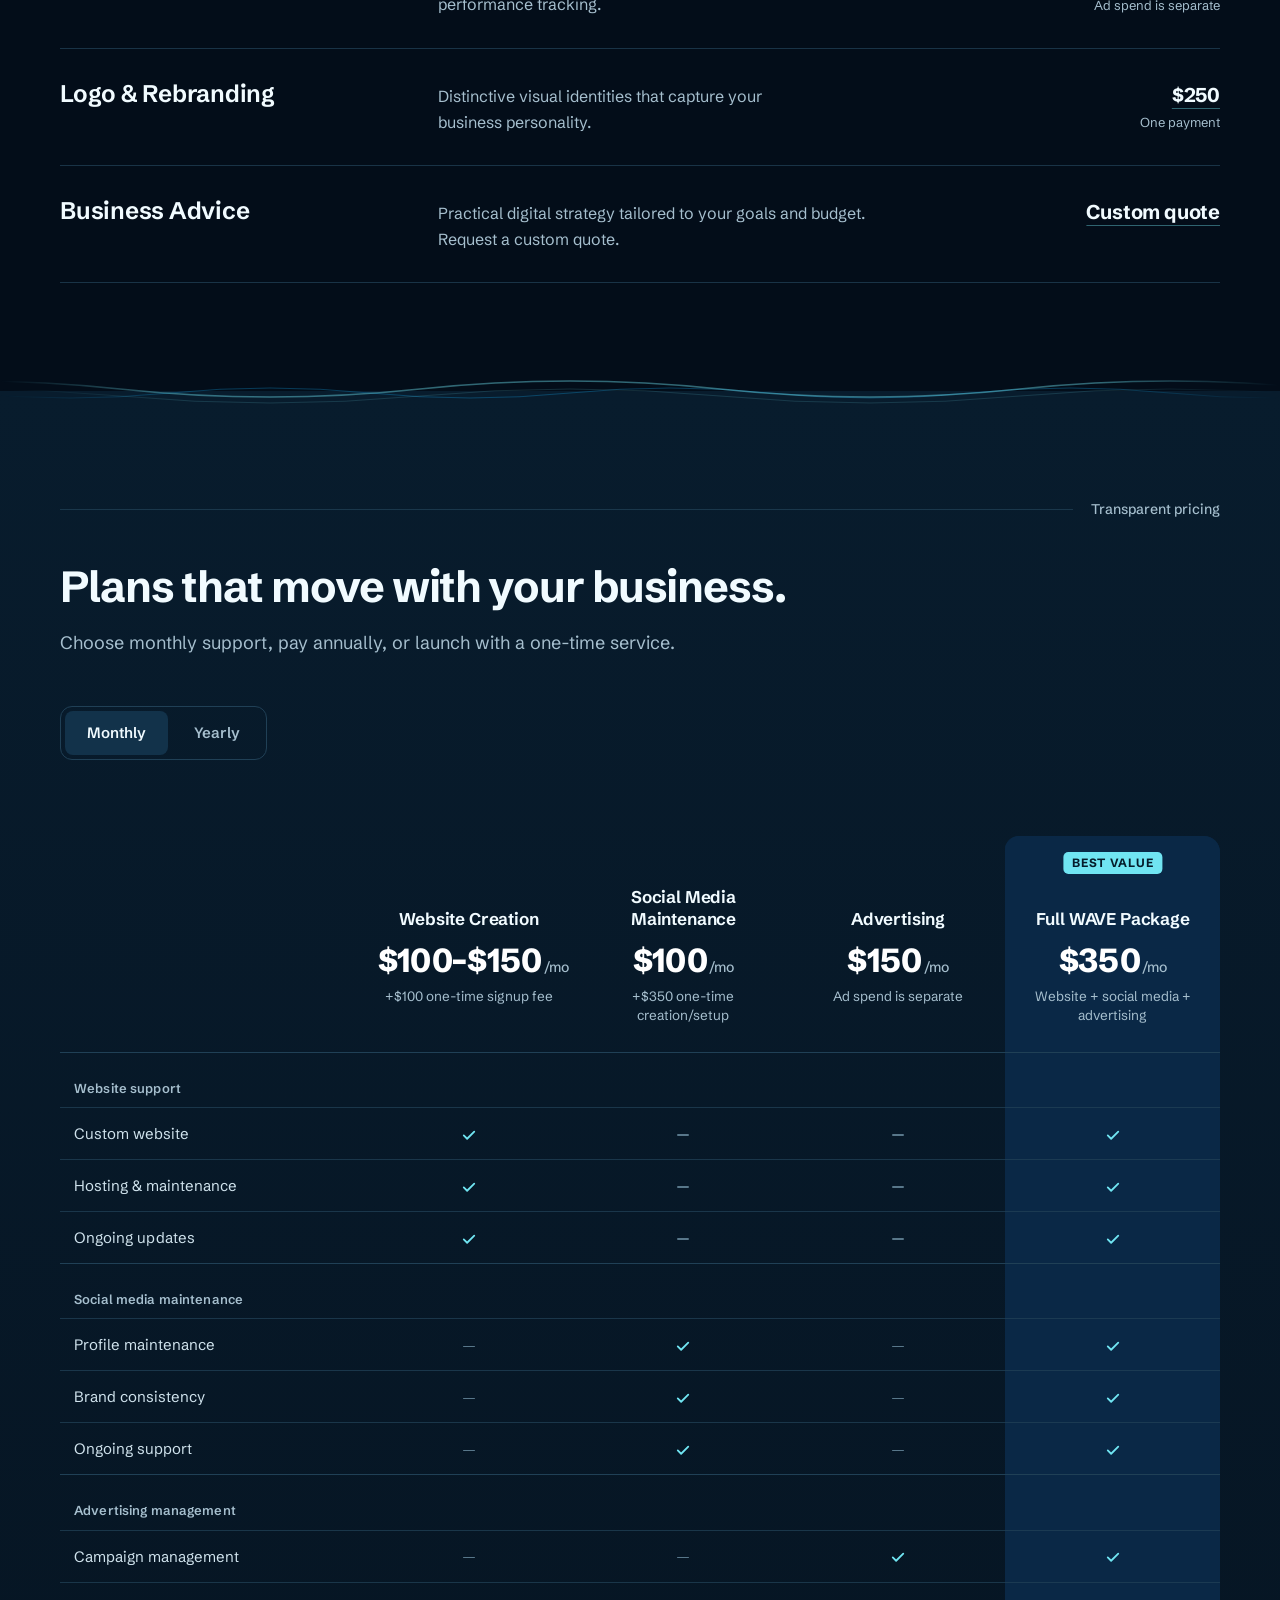
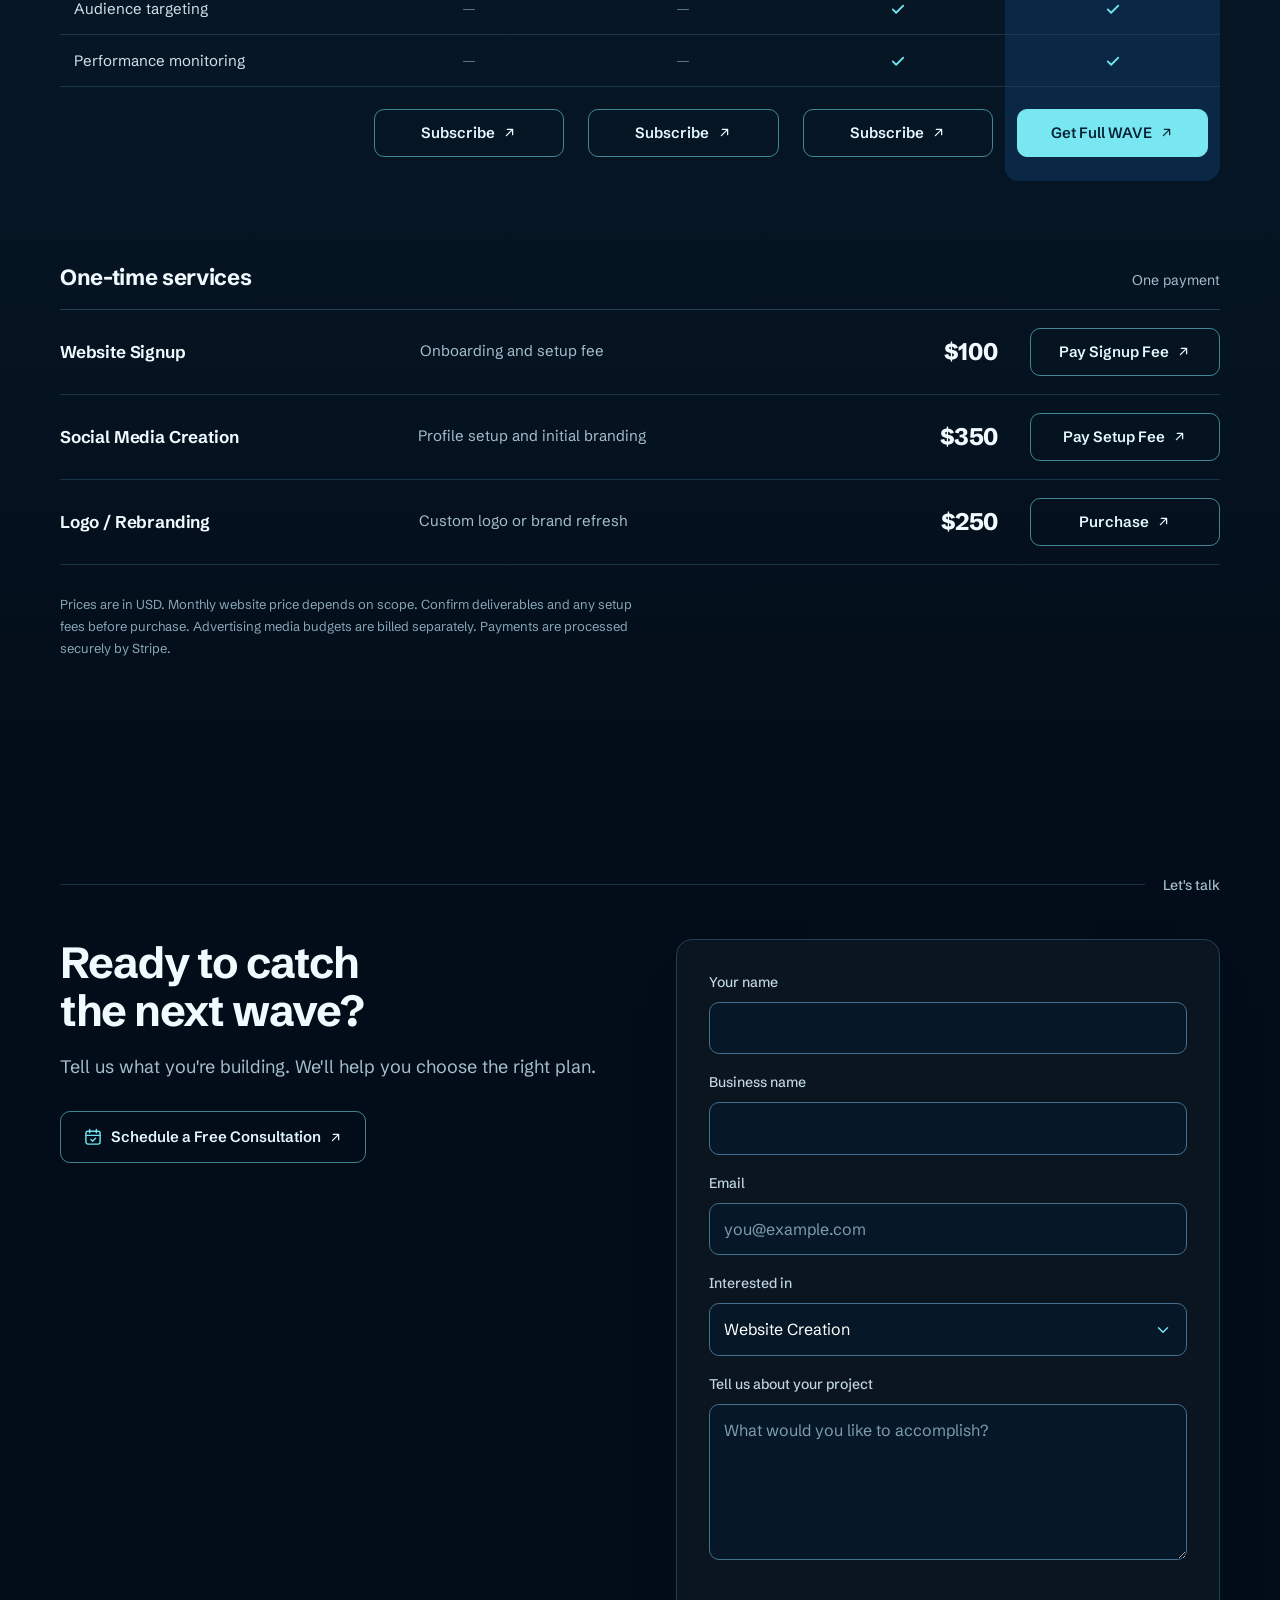
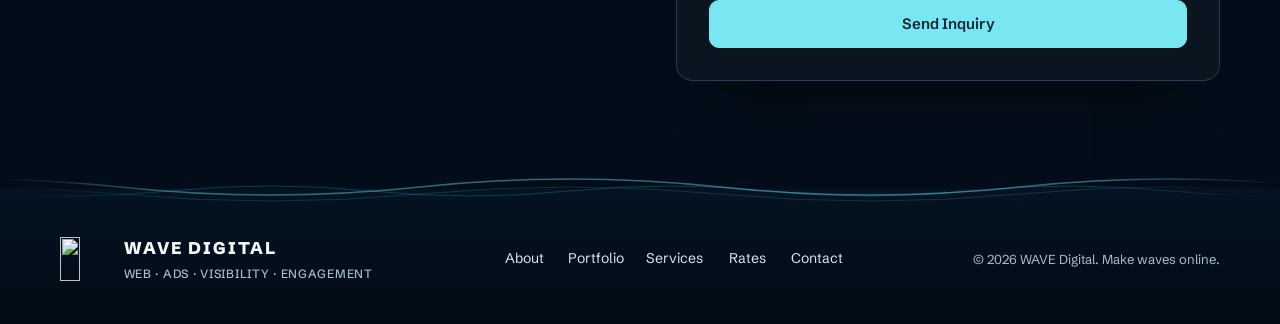
==== commit d50f2808: "Version the stylesheet and script URLs so browsers never pair new HTML with a cached old stylesheet " ====
--- a/index.html
+++ b/index.html
@@ -49,7 +49,7 @@
 <link rel="preload" as="style" href="https://fonts.googleapis.com/css2?family=Schibsted+Grotesk:wght@400..800&amp;display=swap" onload="this.onload=null;this.rel='stylesheet'">
 <noscript><link rel="stylesheet" href="https://fonts.googleapis.com/css2?family=Schibsted+Grotesk:wght@400..800&amp;display=swap"></noscript>
 <link rel="preload" as="image" type="image/webp" imagesrcset="wave-logo-clean-420.webp 420w, wave-logo-clean-752.webp 752w" imagesizes="(max-width:760px) 210px, (max-width:1050px) 300px, 450px">
-<link rel="stylesheet" href="styles.css">
+<link rel="stylesheet" href="styles.css?v=20261027b">
 </head>
 <body>
 <a class="skip-link" href="#main">Skip to content</a>
@@ -365,6 +365,6 @@
   <button class="toast-close" id="toastClose" type="button" aria-label="Dismiss notification" hidden><svg viewBox="0 0 24 24" aria-hidden="true" focusable="false"><path d="M6.5 6.5l11 11M17.5 6.5l-11 11"/></svg></button>
 </div>
 
-<script src="wave-bg.js" defer></script><script src="script.js" defer></script>
+<script src="wave-bg.js?v=20261027b" defer></script><script src="script.js?v=20261027b" defer></script>
 </body>
 </html>
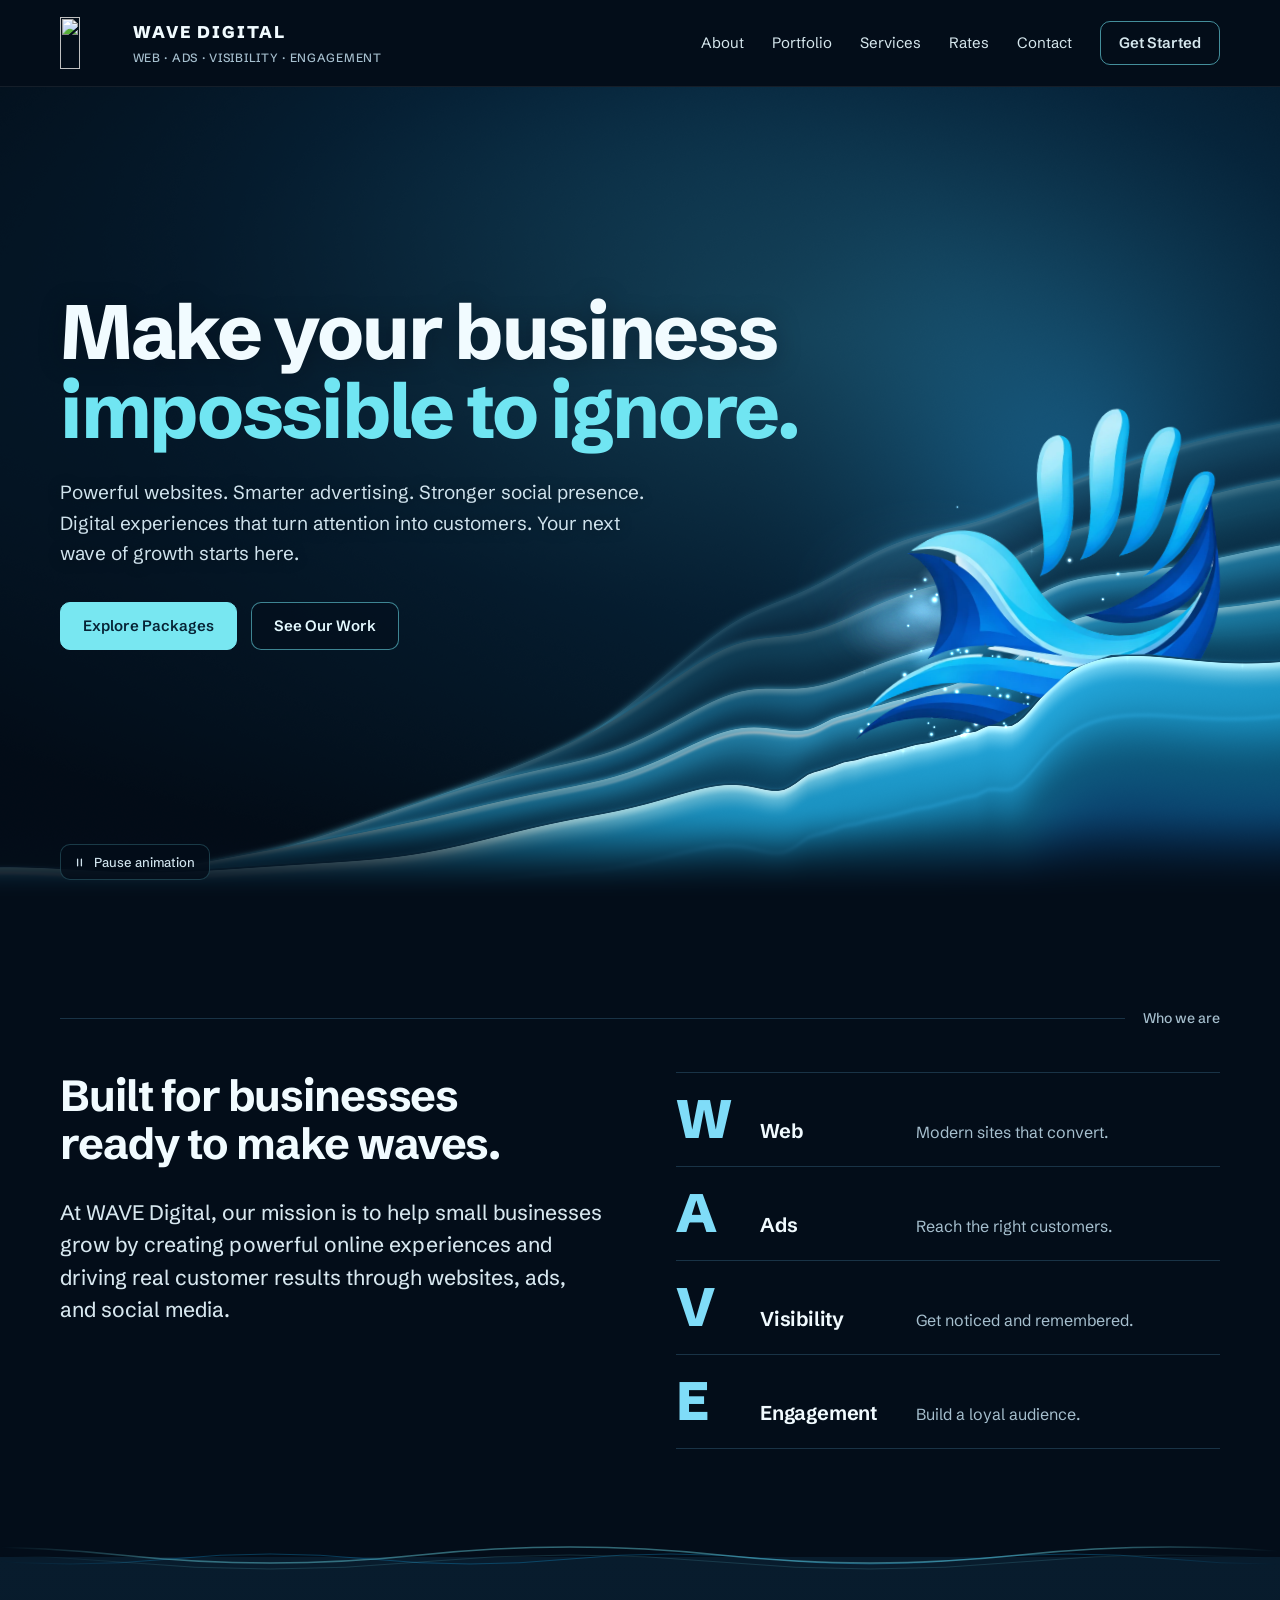
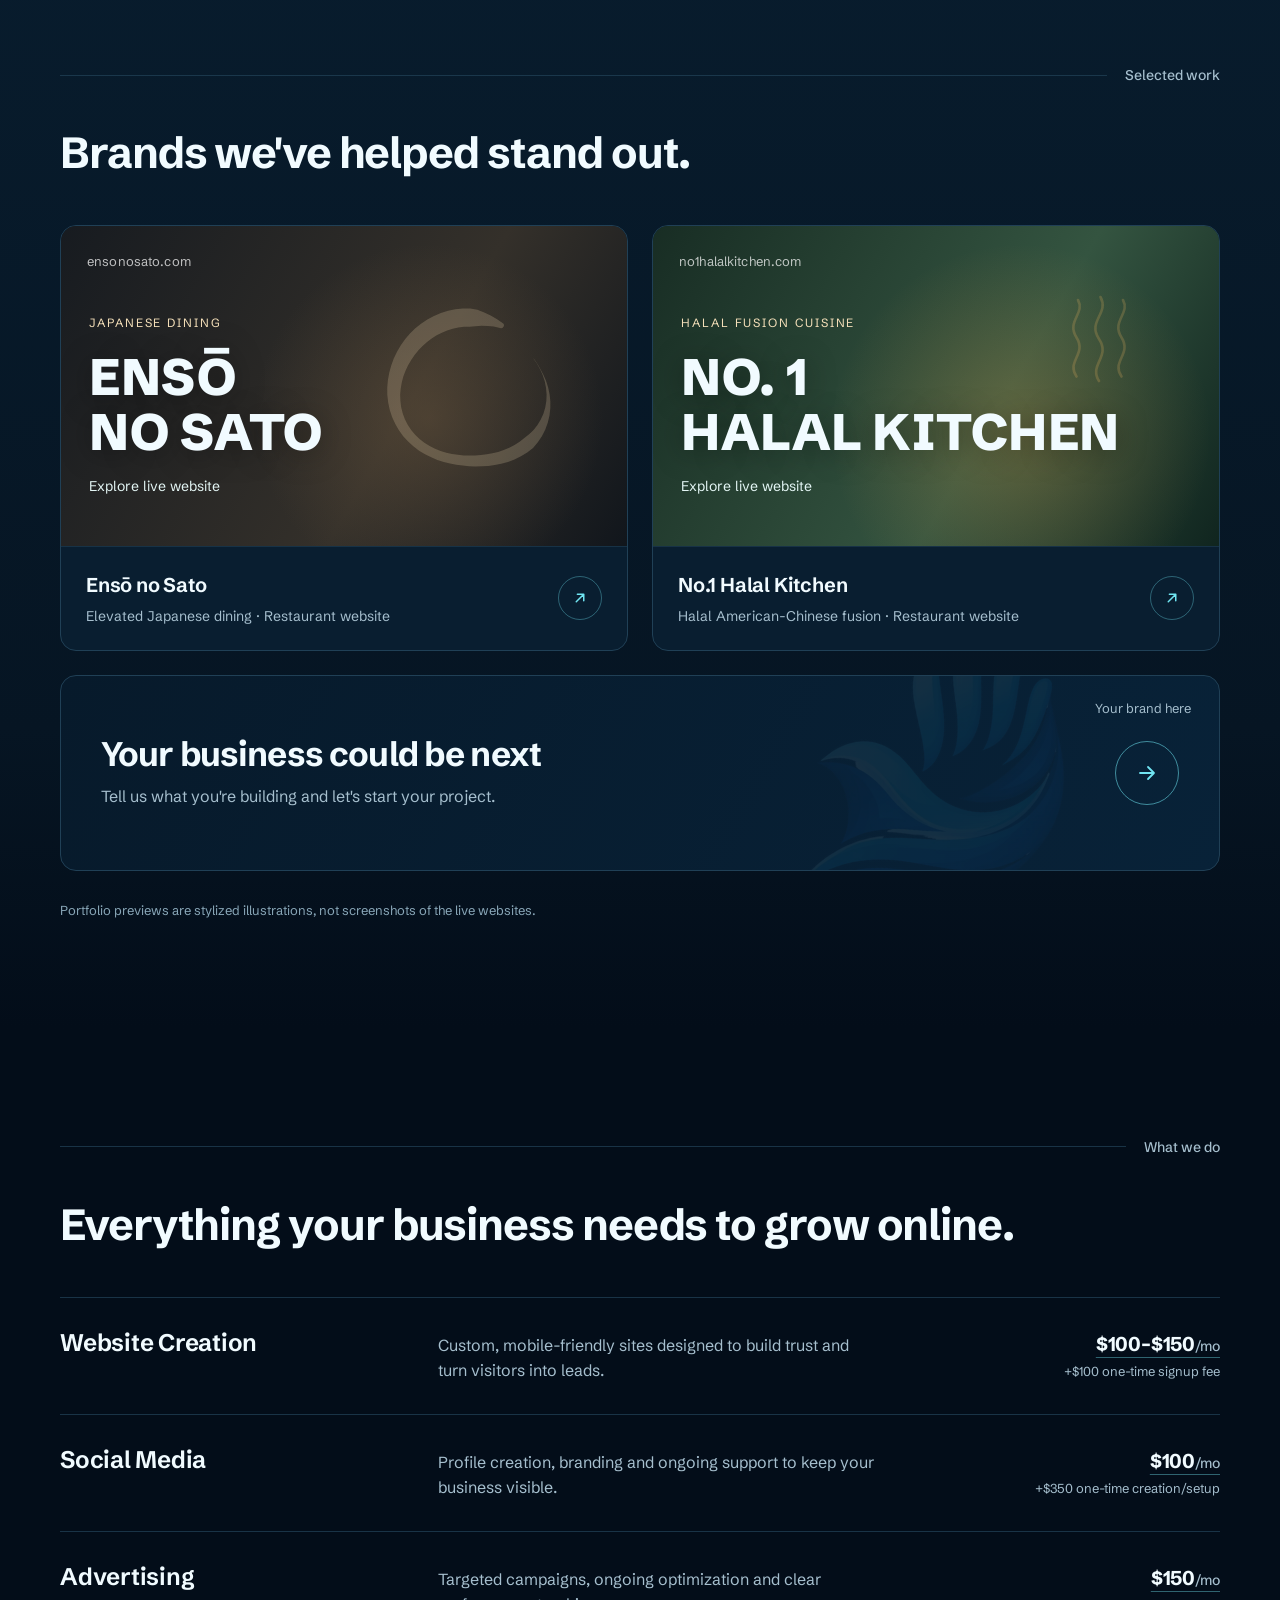
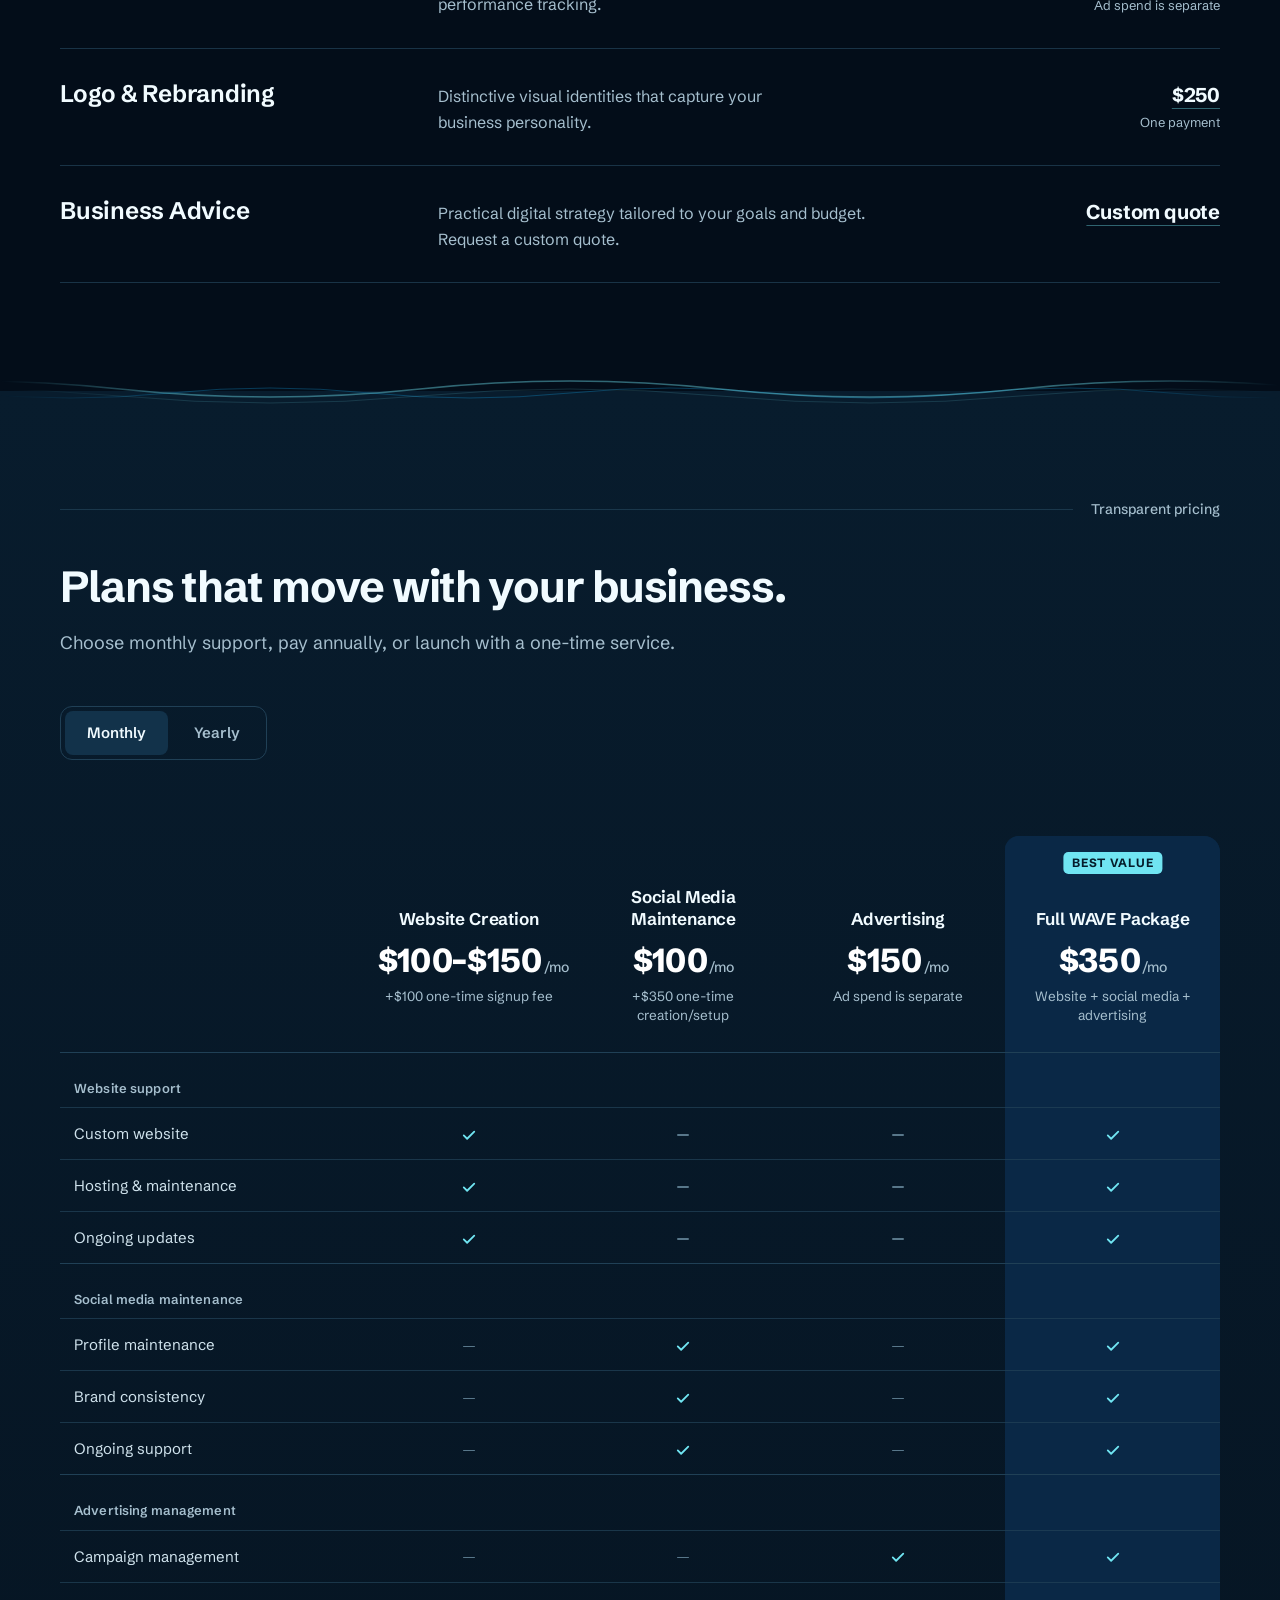
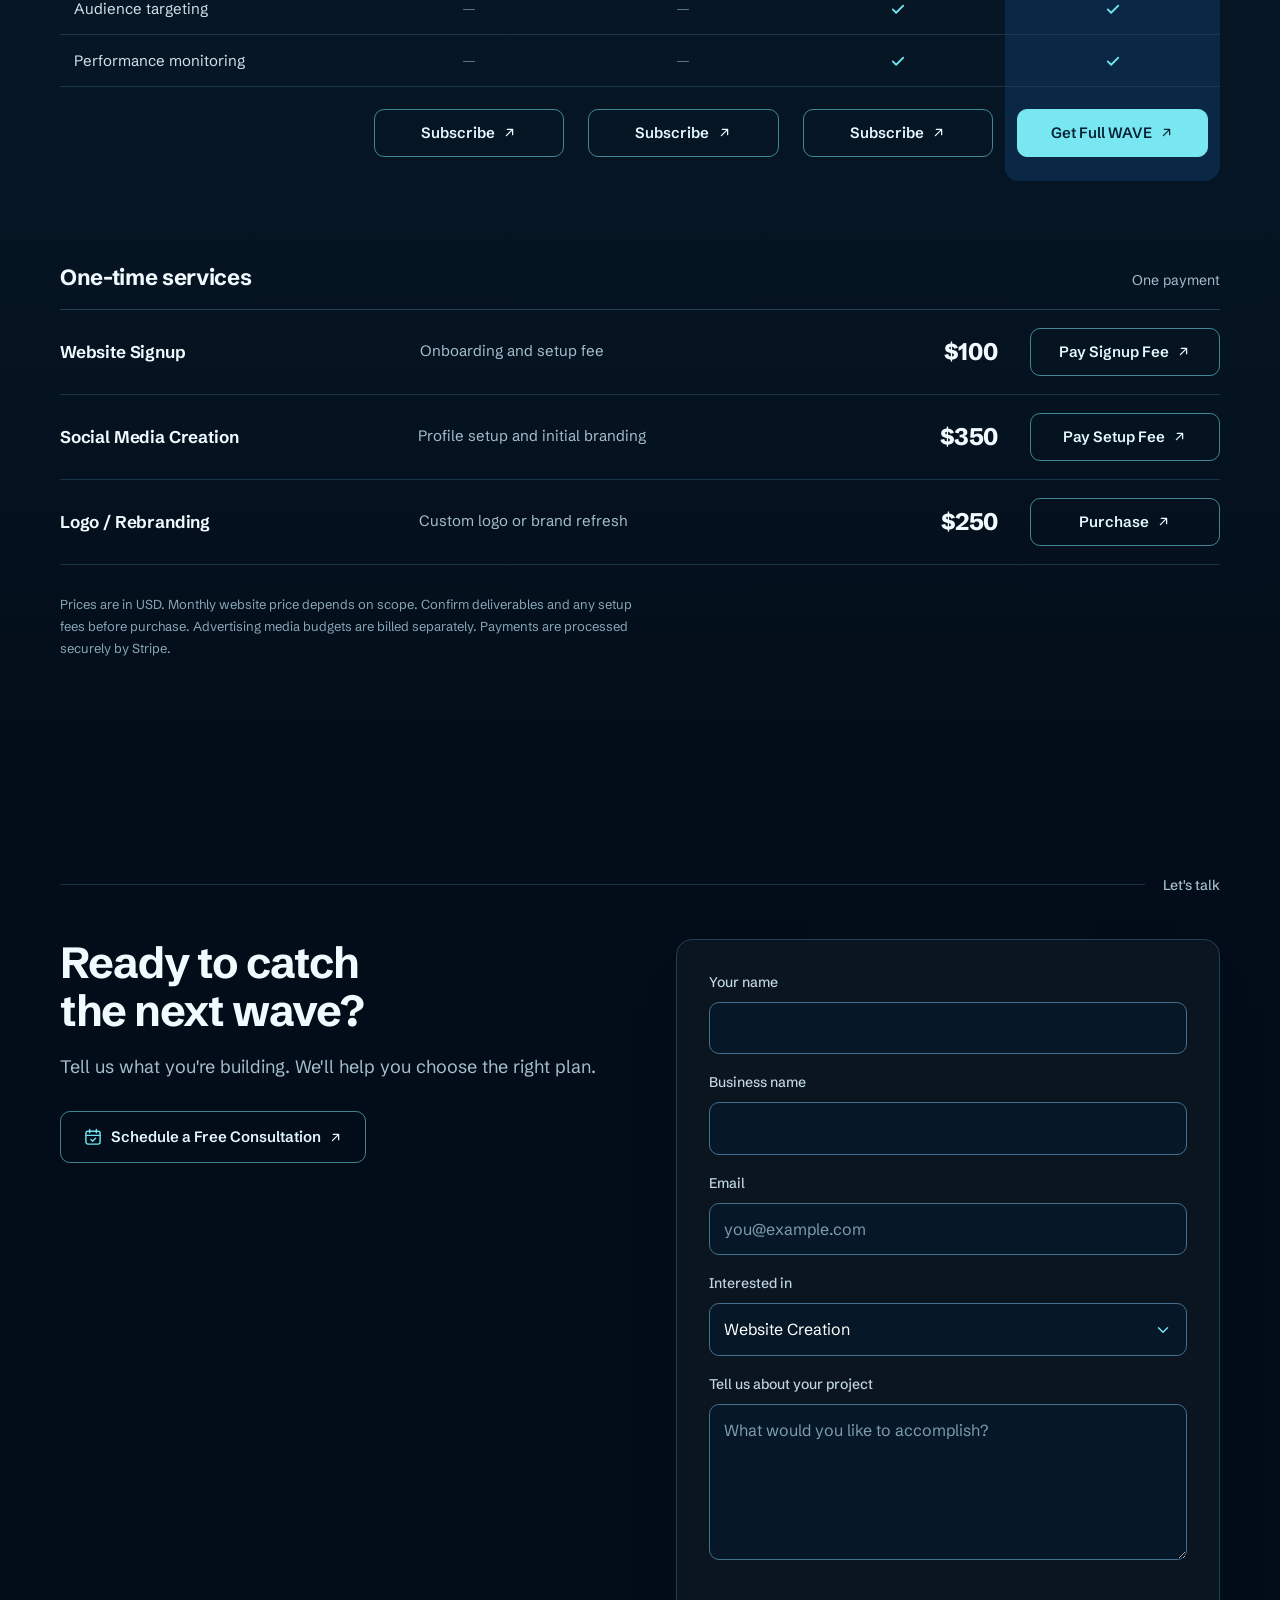
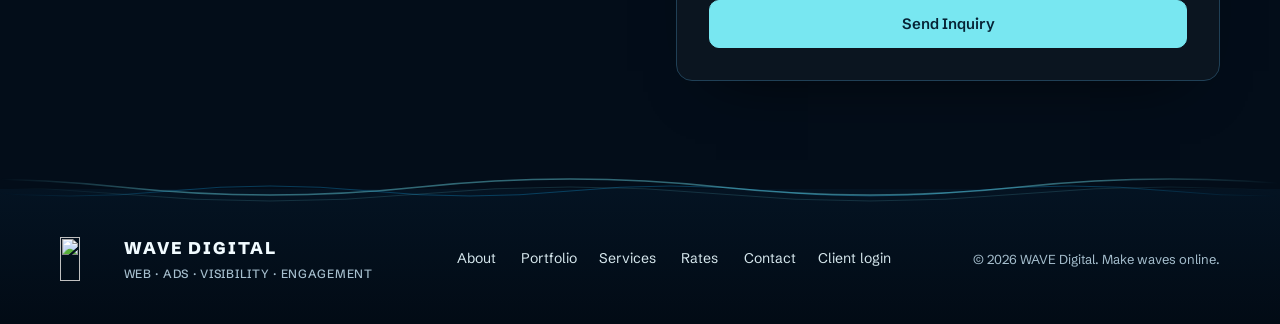
==== commit 985fe200: "Client portal phases 1-2: accounts, invites, admin 2FA, requests - Supabase schema with row-level se" ====
--- a/index.html
+++ b/index.html
@@ -353,6 +353,7 @@
       <a href="#services">Services</a>
       <a href="#rates">Rates</a>
       <a href="#contact">Contact</a>
+      <a href="me/">Client login</a>
       <a class="portal-link" data-portal-link hidden>Manage subscription <span class="i-ext" aria-hidden="true"></span><span class="sr-only"> (opens in a new tab)</span></a>
     </nav>
     <span class="copyright">© 2026 WAVE Digital. Make waves online.</span>
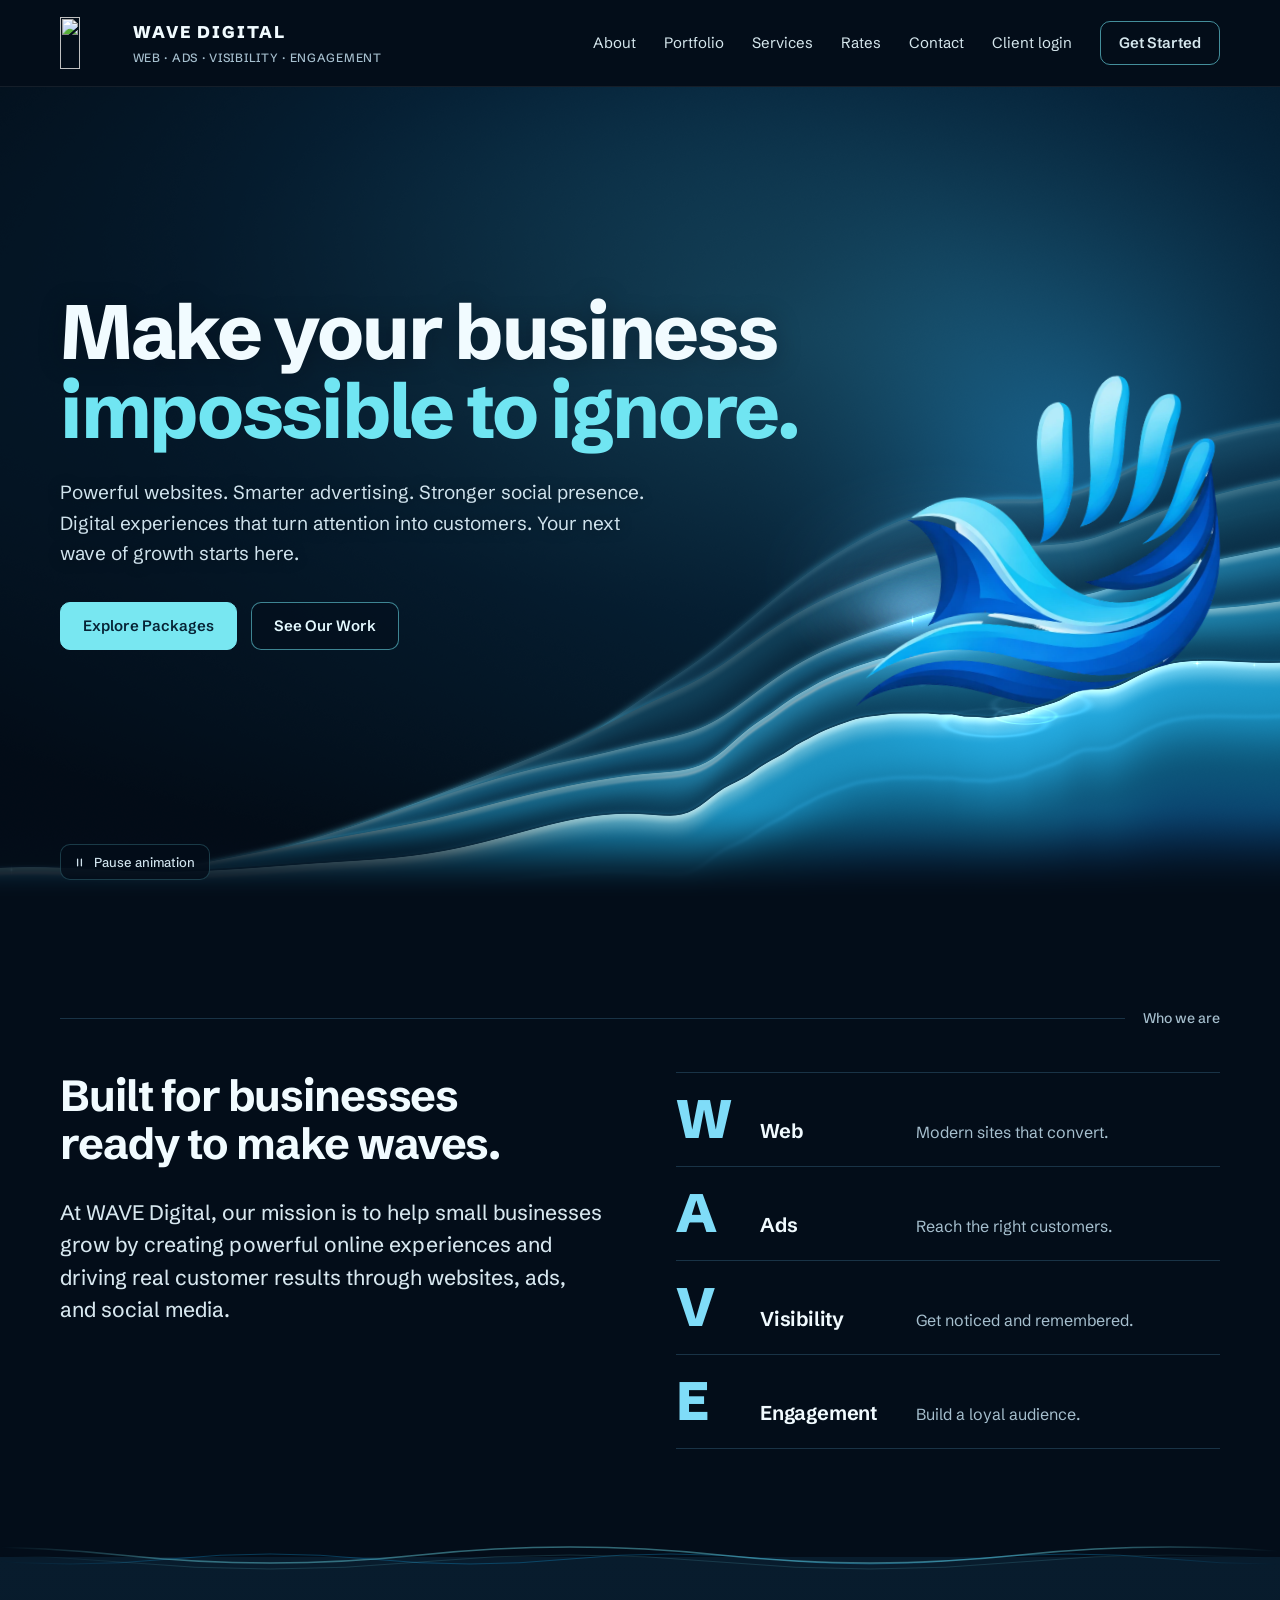
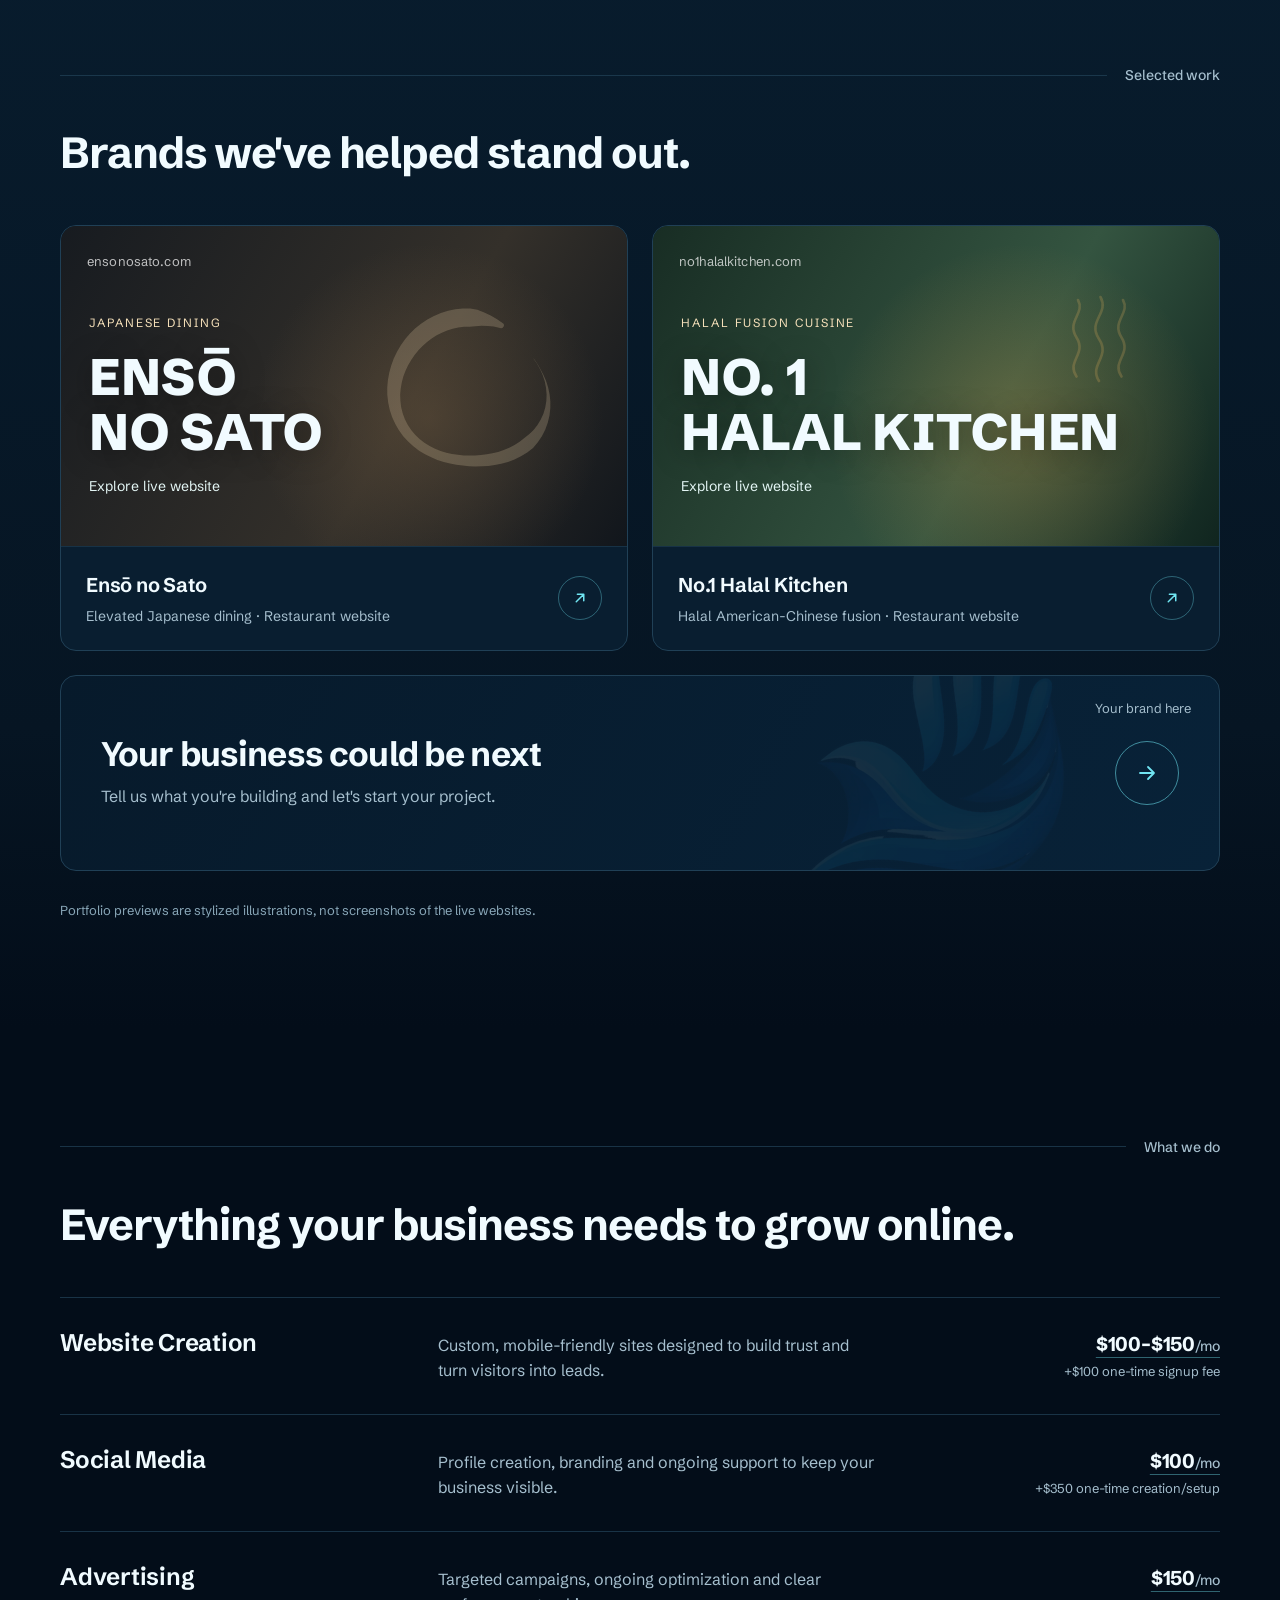
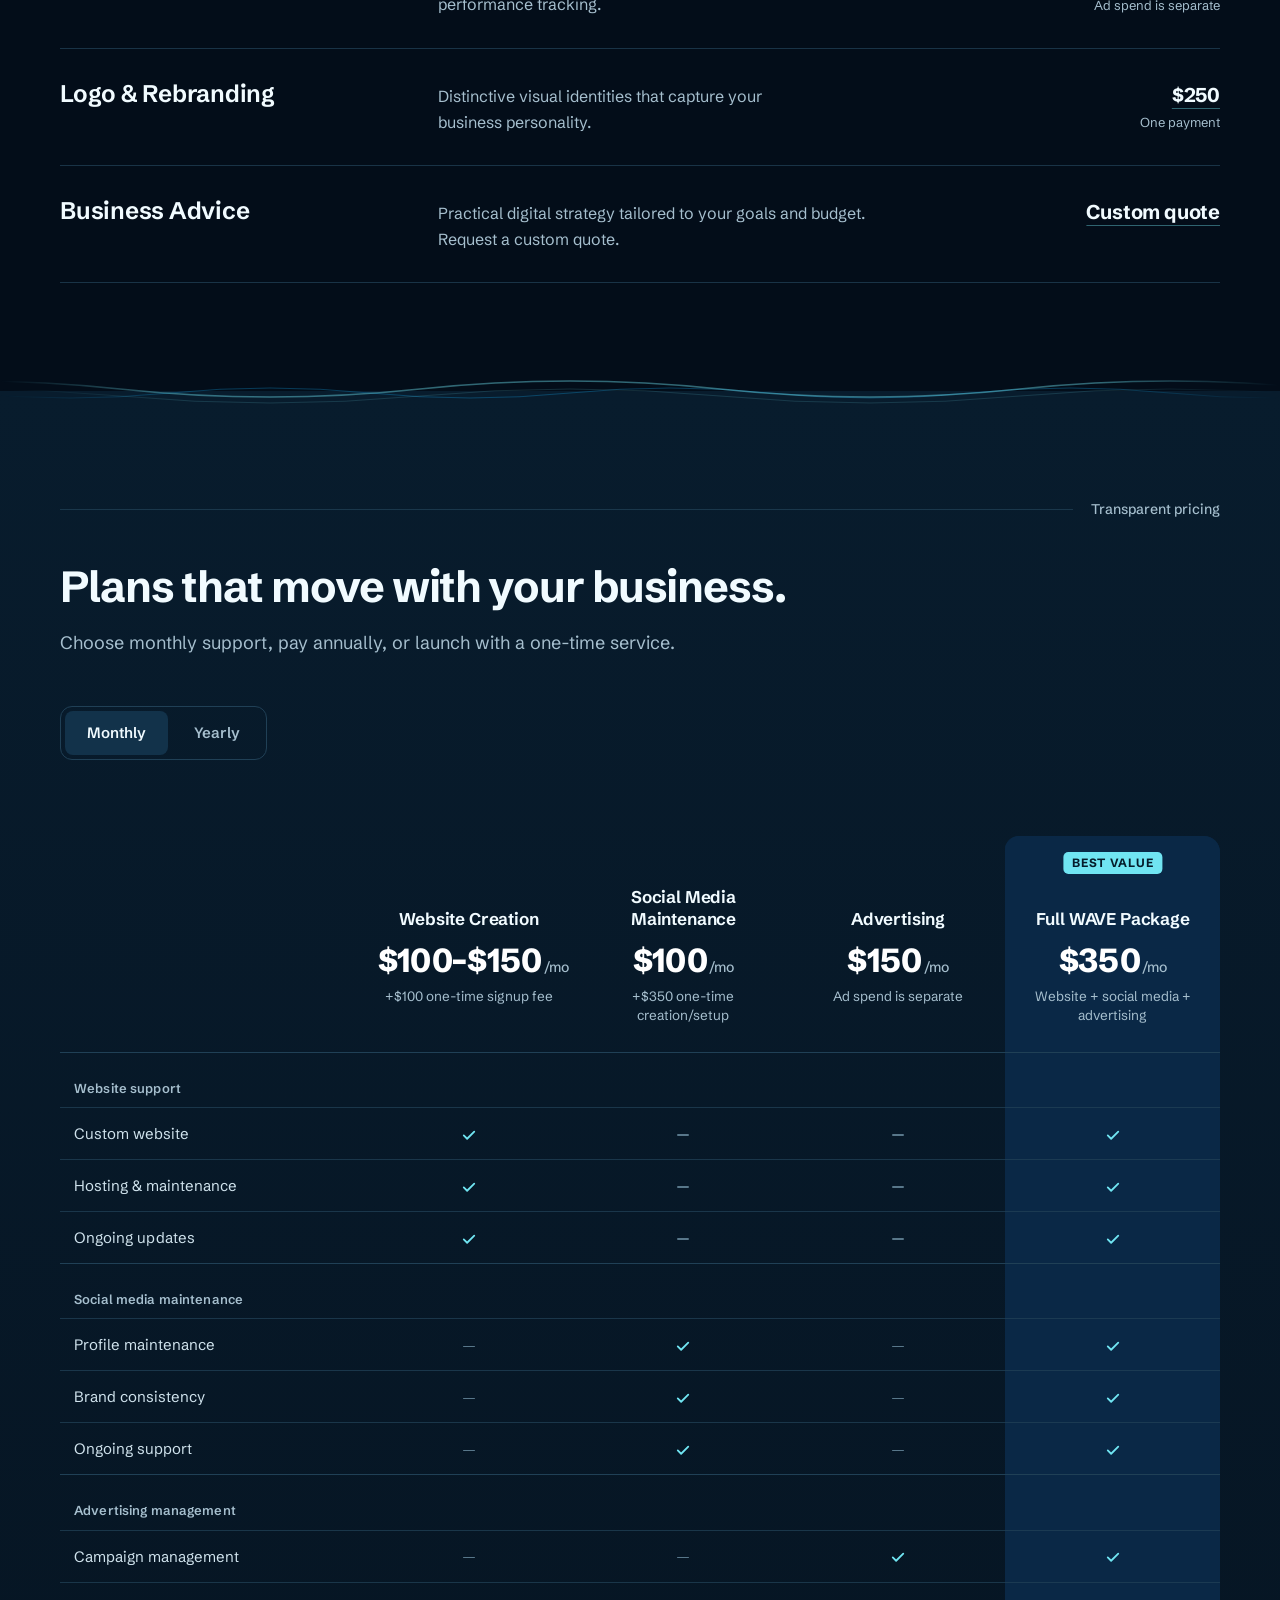
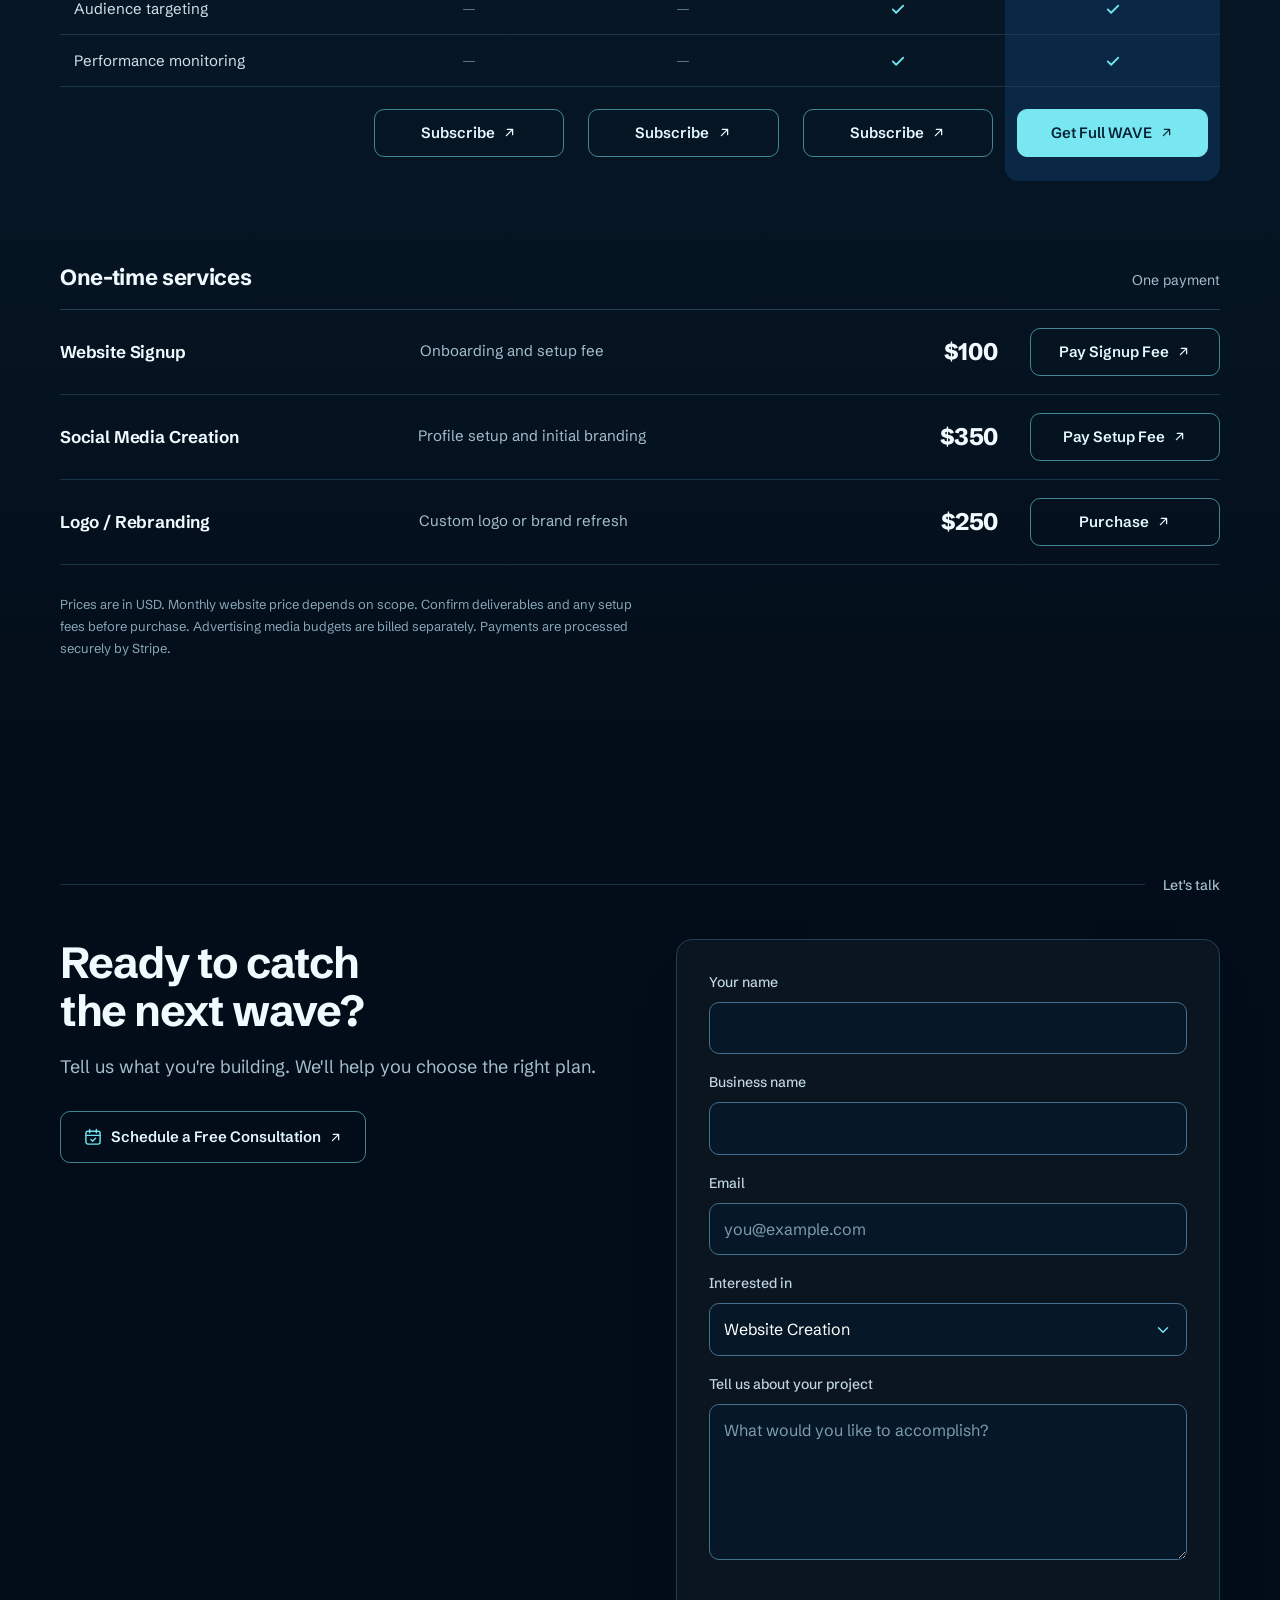
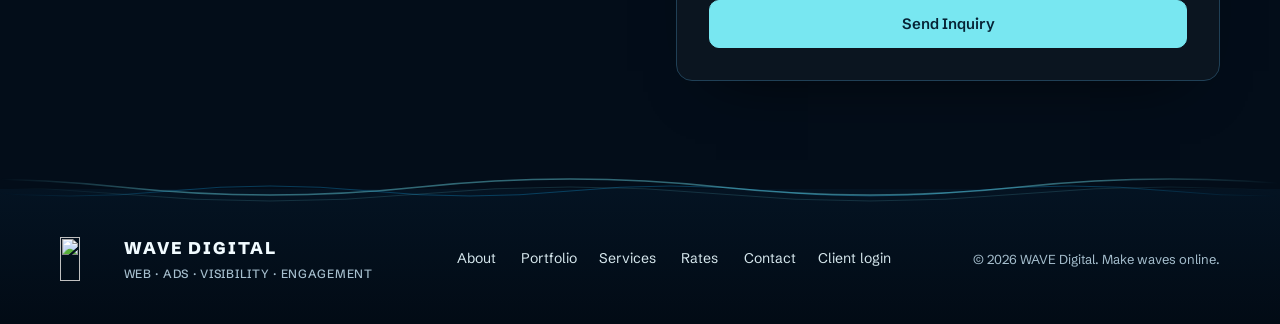
==== commit 2720bd6e: "Add Client login to the main menu Co-Authored-By: Claude Opus 5.5 <noreply@anthropic.com> Claude-Ses" ====
--- a/index.html
+++ b/index.html
@@ -67,6 +67,7 @@
       <a href="#services">Services</a>
       <a href="#rates">Rates</a>
       <a href="#contact">Contact</a>
+      <a href="me/">Client login</a>
       <a class="nav-cta" href="#rates">Get Started</a>
     </nav>
   </div>
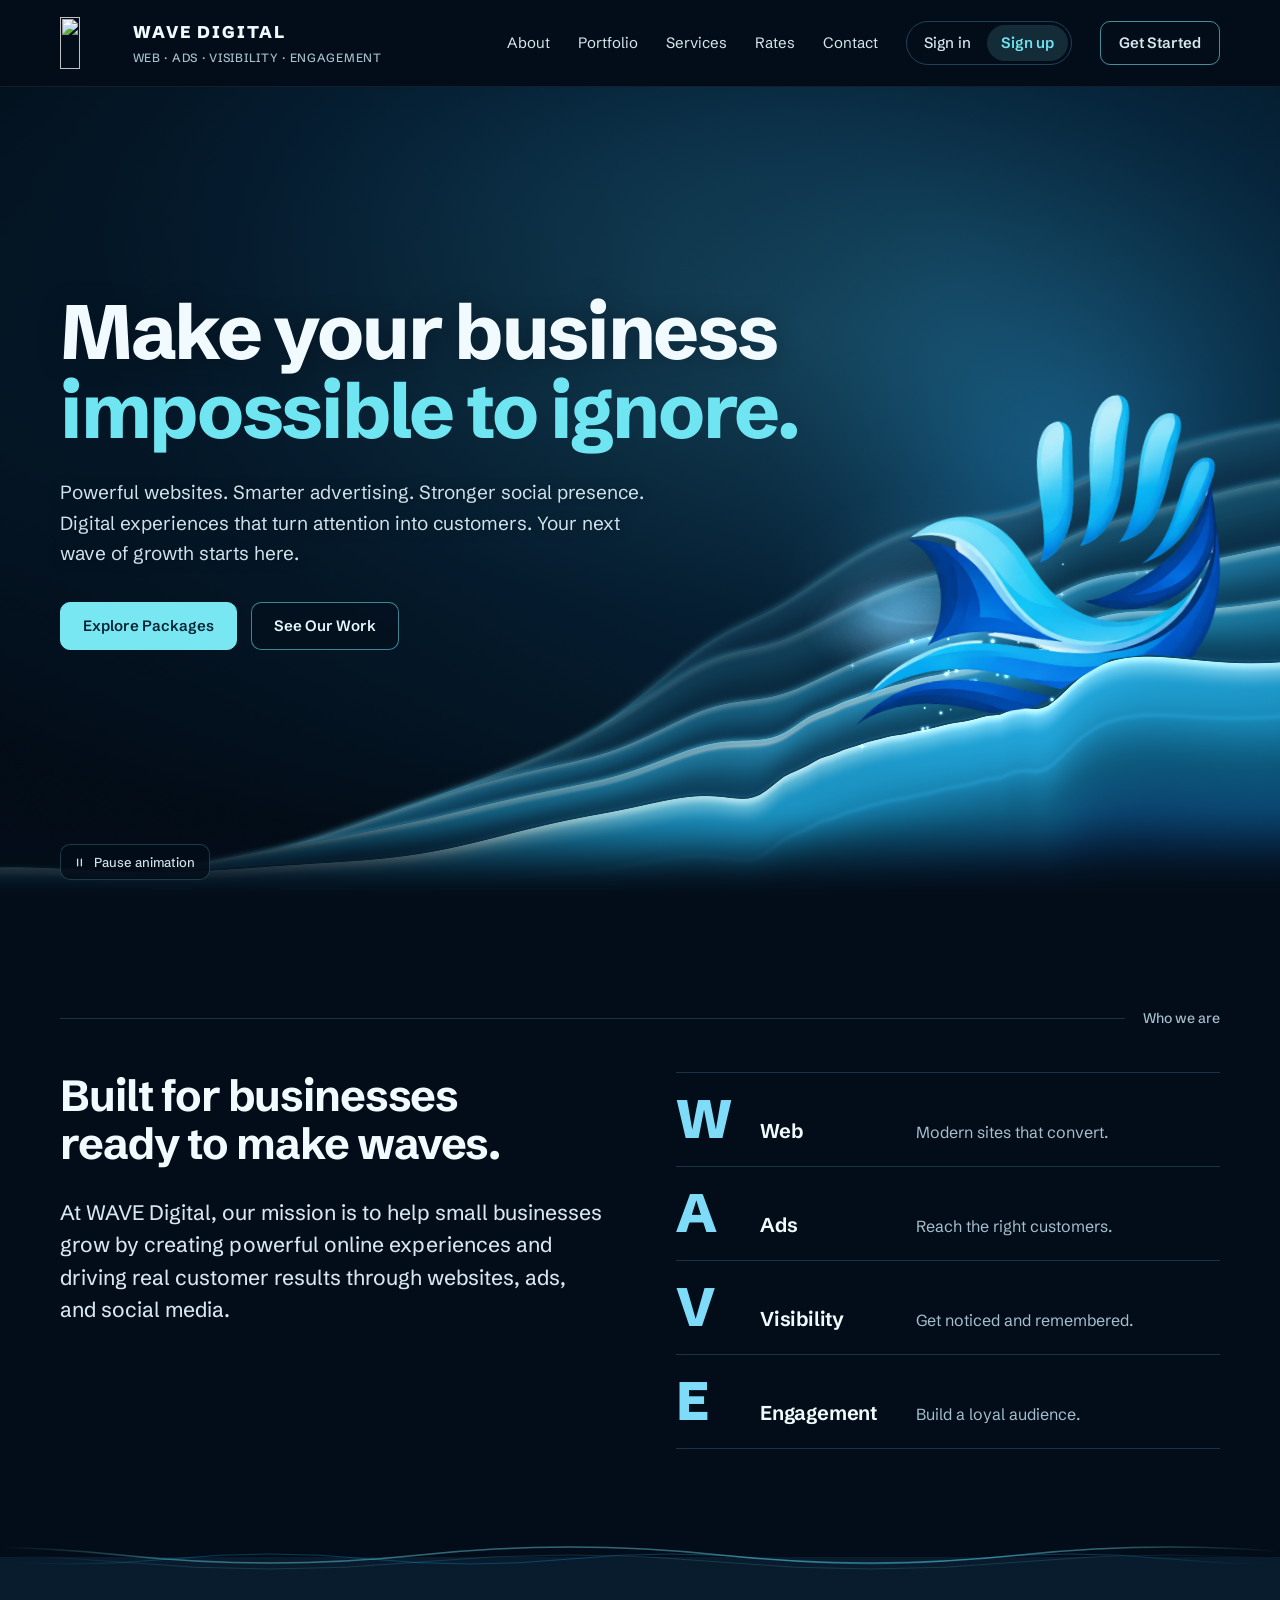
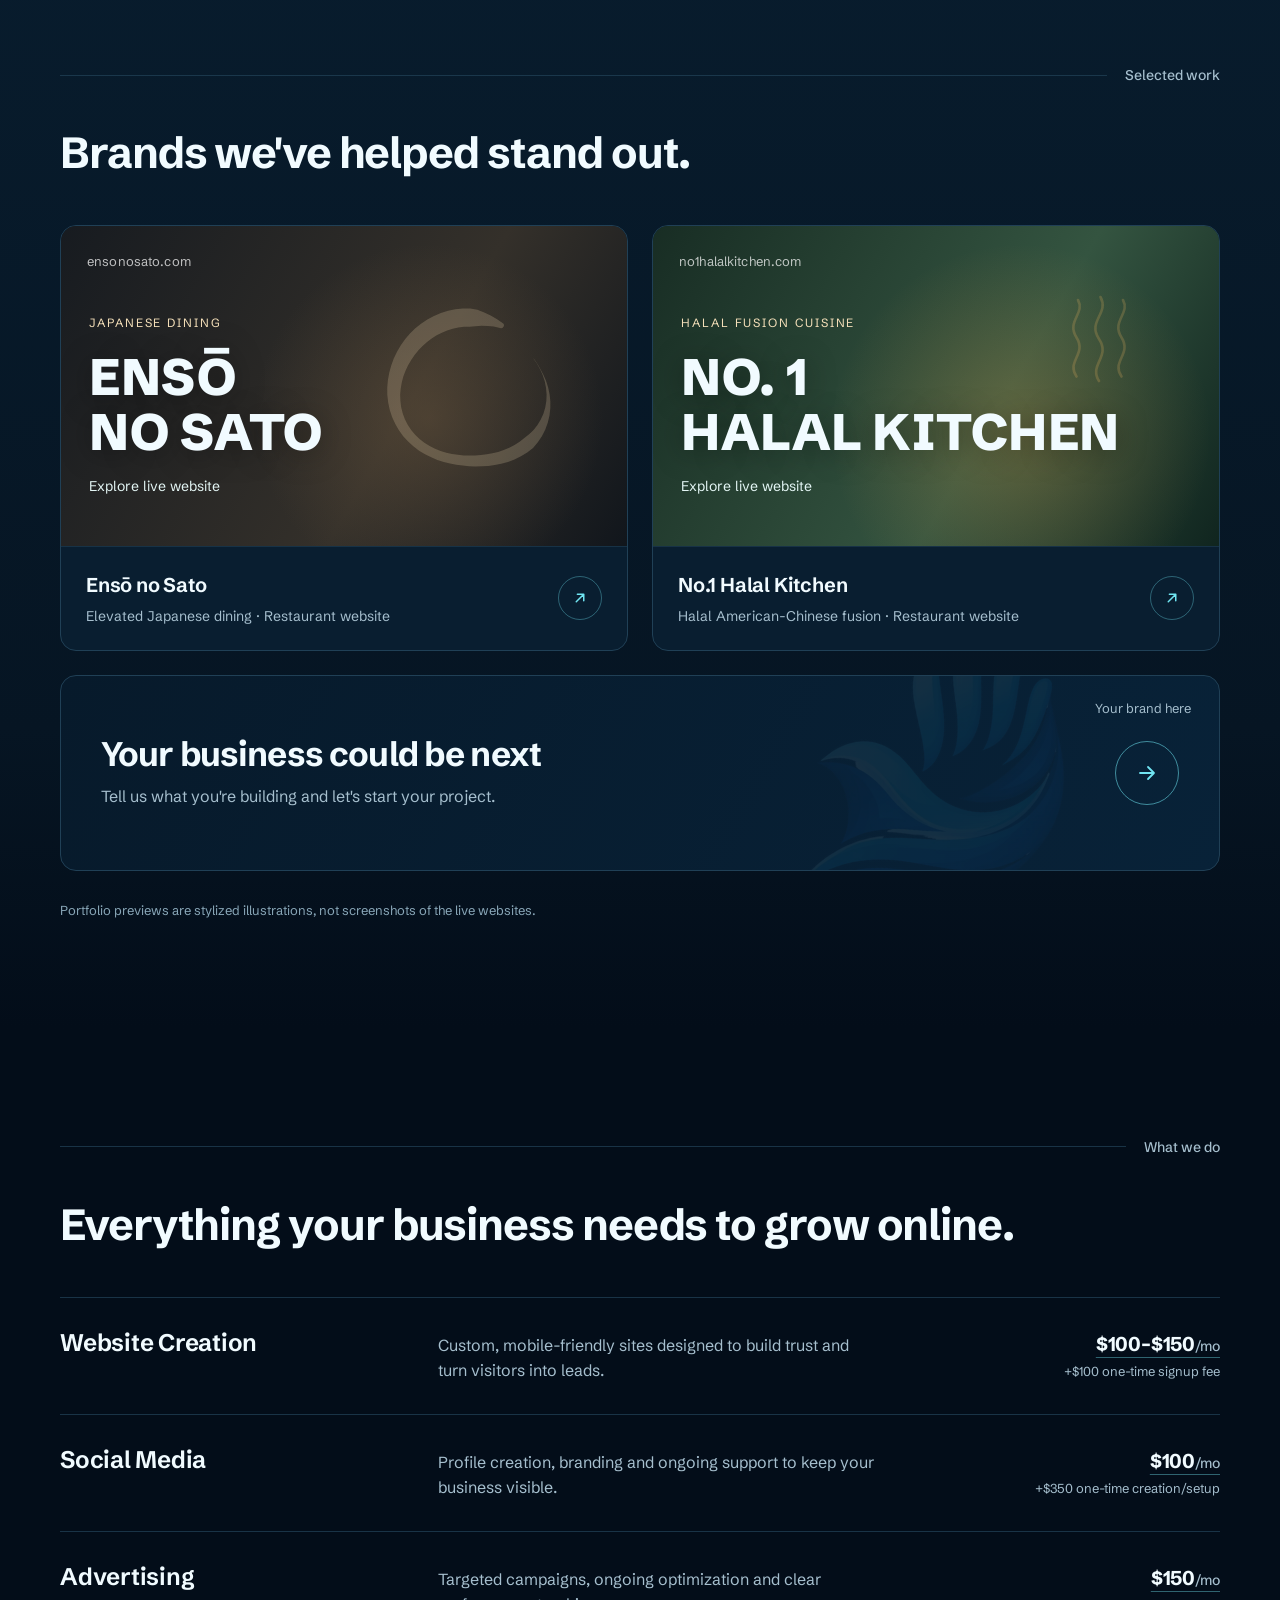
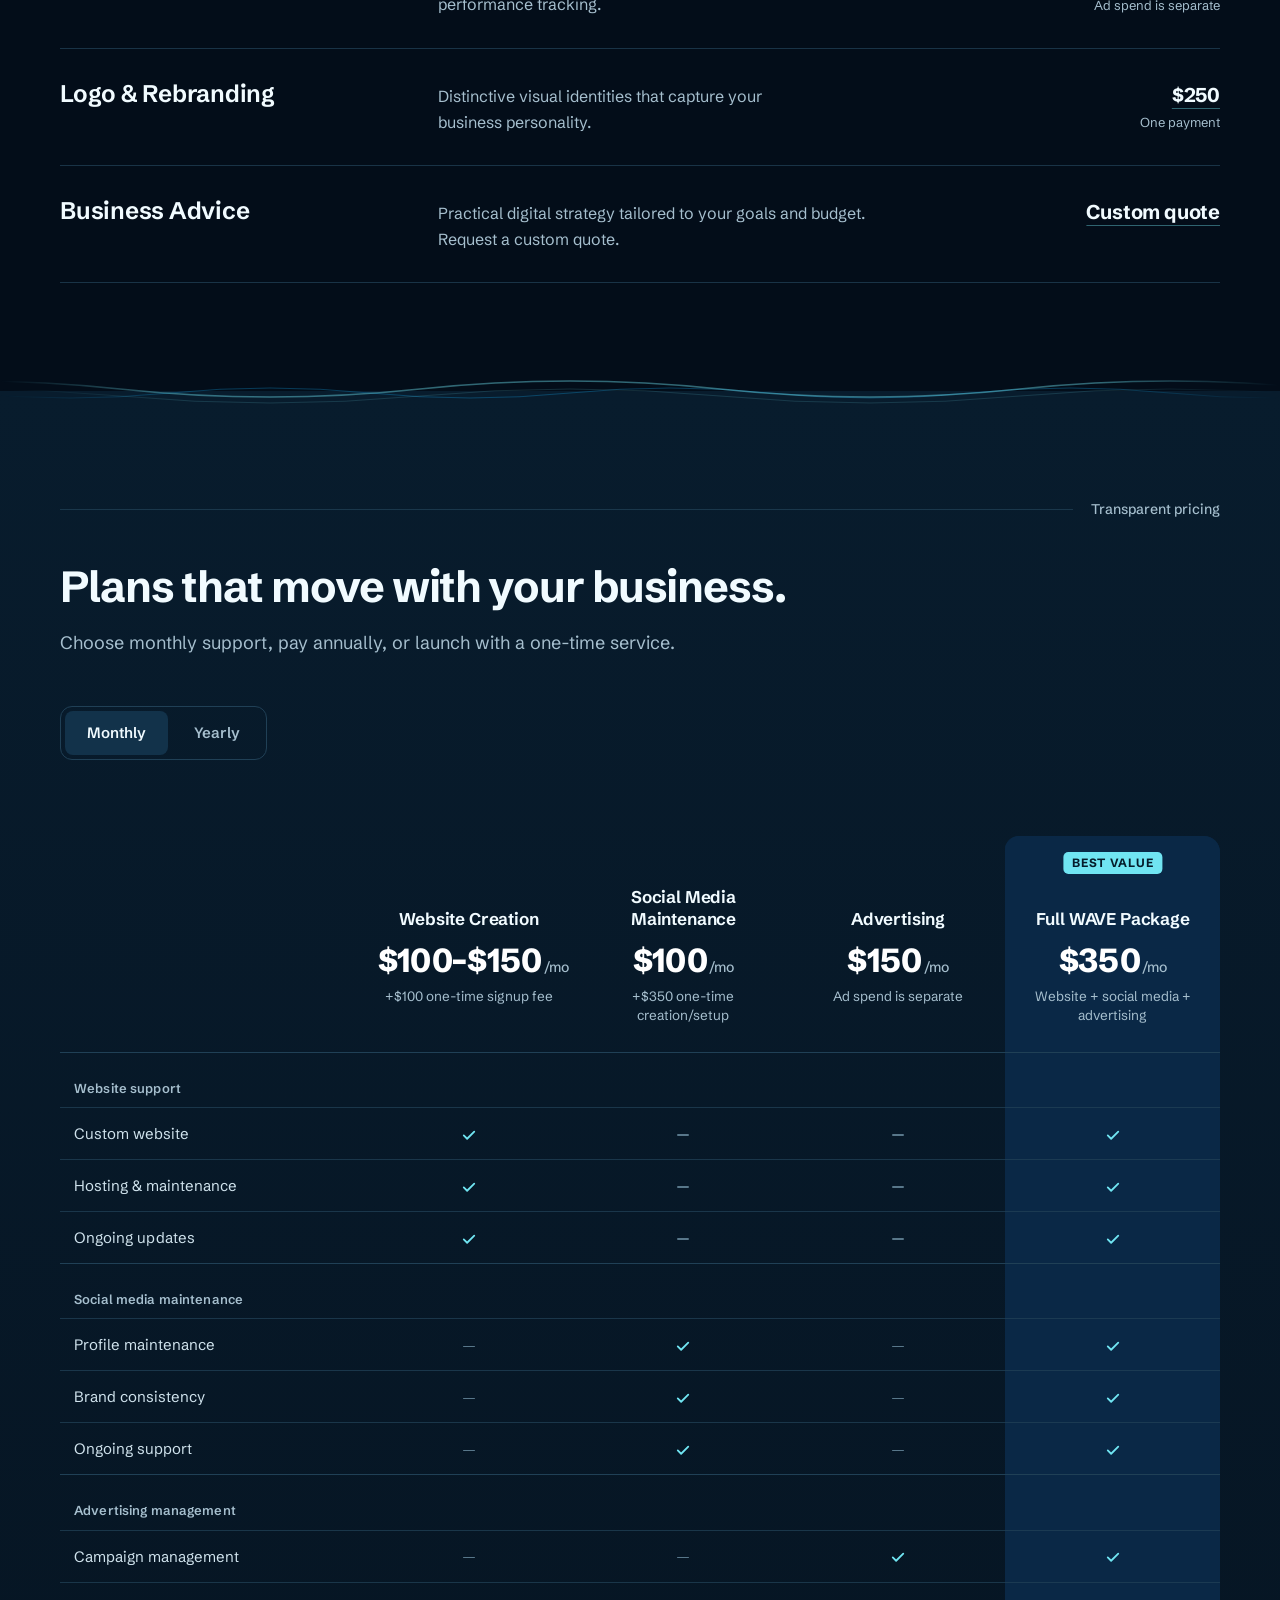
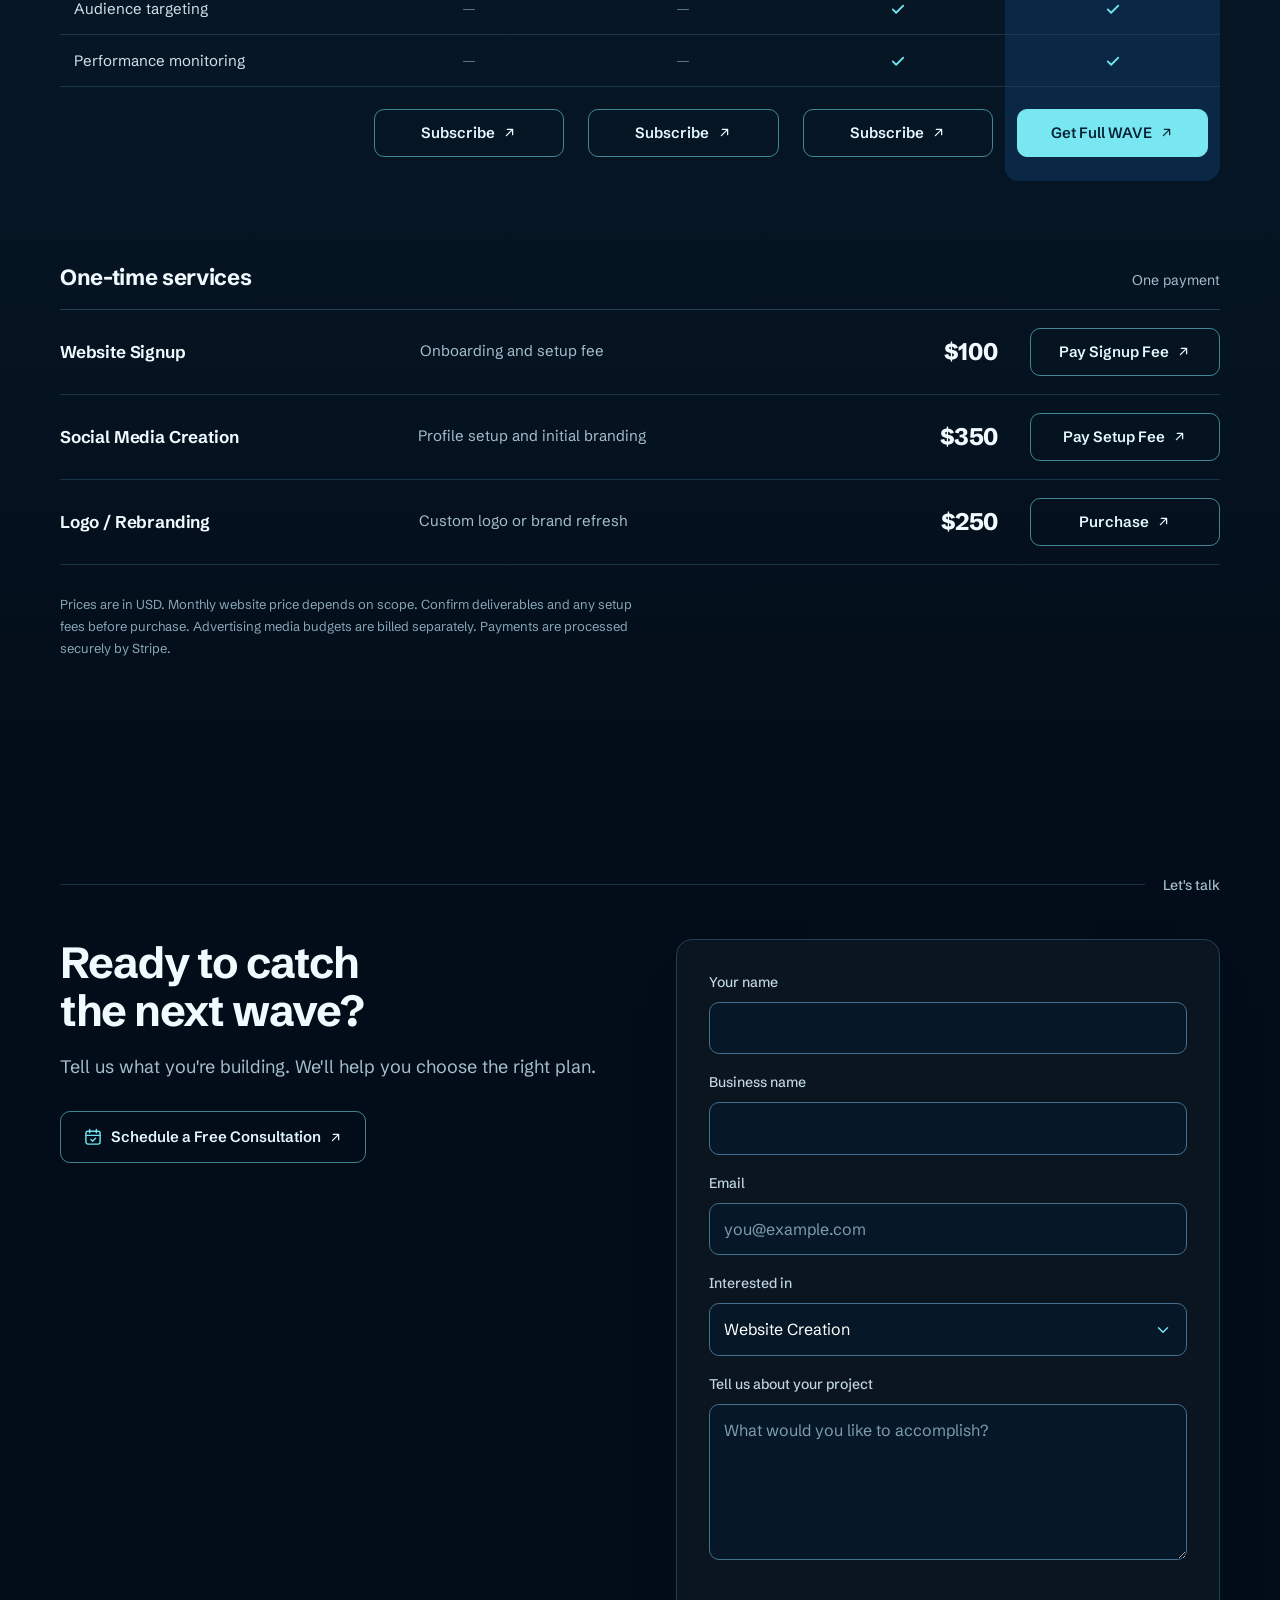
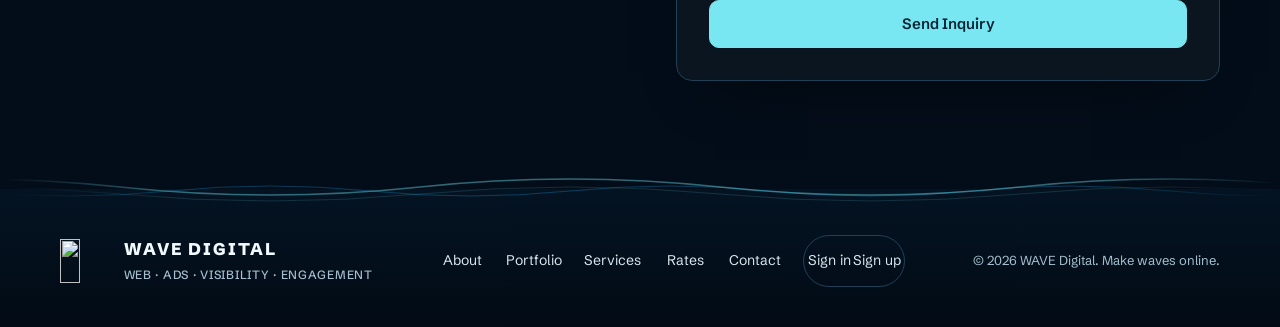
==== commit 98005bc9: "Header: Sign in and a Sign up pill grouped in one capsule Co-Authored-By: Claude Opus 5.5 <noreply@a" ====
--- a/index.html
+++ b/index.html
@@ -49,7 +49,7 @@
 <link rel="preload" as="style" href="https://fonts.googleapis.com/css2?family=Schibsted+Grotesk:wght@400..800&amp;display=swap" onload="this.onload=null;this.rel='stylesheet'">
 <noscript><link rel="stylesheet" href="https://fonts.googleapis.com/css2?family=Schibsted+Grotesk:wght@400..800&amp;display=swap"></noscript>
 <link rel="preload" as="image" type="image/webp" imagesrcset="wave-logo-clean-420.webp 420w, wave-logo-clean-752.webp 752w" imagesizes="(max-width:760px) 210px, (max-width:1050px) 300px, 450px">
-<link rel="stylesheet" href="styles.css?v=20261027b">
+<link rel="stylesheet" href="styles.css?v=20261123a">
 </head>
 <body>
 <a class="skip-link" href="#main">Skip to content</a>
@@ -67,7 +67,10 @@
       <a href="#services">Services</a>
       <a href="#rates">Rates</a>
       <a href="#contact">Contact</a>
-      <a href="me/">Client login</a>
+      <div class="account-links" role="group" aria-label="Client portal">
+        <a class="signin" href="me/#/login">Sign in</a>
+        <a class="signup-pill" href="me/#/signup">Sign up</a>
+      </div>
       <a class="nav-cta" href="#rates">Get Started</a>
     </nav>
   </div>
@@ -354,7 +357,10 @@
       <a href="#services">Services</a>
       <a href="#rates">Rates</a>
       <a href="#contact">Contact</a>
-      <a href="me/">Client login</a>
+      <div class="account-links" role="group" aria-label="Client portal">
+        <a class="signin" href="me/#/login">Sign in</a>
+        <a class="signup-pill" href="me/#/signup">Sign up</a>
+      </div>
       <a class="portal-link" data-portal-link hidden>Manage subscription <span class="i-ext" aria-hidden="true"></span><span class="sr-only"> (opens in a new tab)</span></a>
     </nav>
     <span class="copyright">© 2026 WAVE Digital. Make waves online.</span>
--- a/styles.css
+++ b/styles.css
@@ -104,6 +104,13 @@
 @media(min-width:901px){
   .links a:not(.nav-cta)::before{content:"";position:absolute;top:0;bottom:0;left:-10px;right:-10px}
 }
+/* client portal: "Sign in" and the "Sign up" pill share one capsule, the pill tinted so it reads as the new-account action */
+.account-links{display:inline-flex;align-items:center;gap:2px;padding:3px;border:1px solid var(--line);border-radius:999px}
+.links .account-links a{min-height:36px;padding:0 14px;border-radius:999px;font-weight:500}
+.links .account-links a::after,.links .account-links a::before{content:none}
+.links .account-links .signin:hover{color:var(--white);background:rgba(255,255,255,.06)}
+.links .account-links .signup-pill{background:rgba(112,229,242,.14);color:var(--cyan);font-weight:600;transition:background-color .18s,color .18s}
+.links .account-links .signup-pill:hover{background:var(--cyan);color:var(--ink)}
 .menu-toggle{display:none;background:rgba(255,255,255,.03);border:1px solid var(--line);border-radius:var(--radius-sm);width:48px;height:48px;flex-direction:column;align-items:center;justify-content:center;gap:5px;padding:0}
 .menu-toggle span{width:21px;height:2px;border-radius:2px;background:var(--white);transition:transform .25s,opacity .25s}
 .menu-toggle.active span:first-child{transform:translateY(7px) rotate(45deg)}
@@ -529,6 +536,9 @@
   .links a:not(.nav-cta)::after{left:0;right:auto;top:17px;bottom:17px;width:3px;height:auto;transform:scaleY(0);transform-origin:center}
   .links a:hover::after,.links a[aria-current="true"]::after{transform:scaleY(1)}
   .links a:not(.nav-cta):hover{background:rgba(112,229,242,.05)}
+  .account-links{display:grid;grid-template-columns:1fr 1fr;gap:10px;margin:20px 0 24px;padding:0;border:0;border-radius:0}
+  .links .account-links a{justify-content:center;min-height:52px;padding:0 14px;margin:0;border:1px solid var(--line);border-radius:999px;font-size:17px}
+  .links .account-links .signup-pill{border-color:rgba(112,229,242,.45)}
   .links .nav-cta{justify-content:center;margin-top:auto;min-height:56px;border:1px solid var(--cyan);font-size:17px;background:var(--cyan);color:var(--ink)}
   .about,.contact-grid{grid-template-columns:minmax(0,1fr)}
   .acrostic{margin-top:44px}
